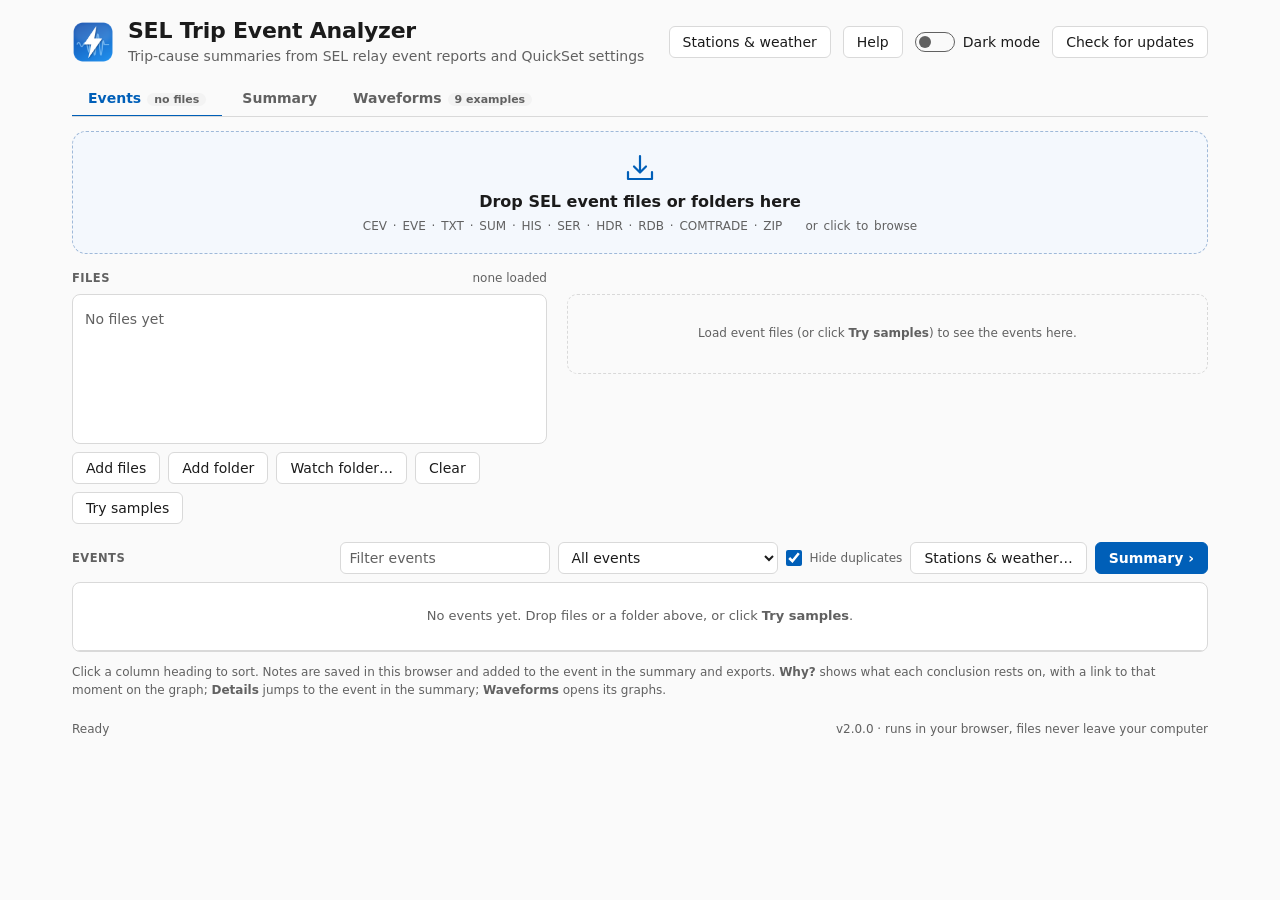
==== index.html @ 196896bc "Publish browser version from 812a3cd" ====
<!doctype html>
<html lang="en">
<head>
<meta charset="utf-8">
<meta name="viewport" content="width=device-width, initial-scale=1">
<title>SEL Trip Analyzer</title>
<meta name="description" content="Drop SEL relay event files and get an editable summary of what tripped and why. Runs entirely in your browser.">
<link rel="icon" type="image/png" href="[data-uri]">
<style>
:root {
  --bg: #fafafa; --surface: #ffffff; --surface-2: #f3f3f3; --text: #1b1b1b; --muted: #616161;
  --border: #d9d9d9; --accent: #005fb8; --accent-hover: #0a6cc7; --on-accent: #ffffff;
  --drop: #f4f8fd; --drop-hover: #e3eefb; --drop-line: #9fb9d9; --sel: #cce4f7;
  --trip: #c42b1c; --ok: #0f7b0f; --warn: #9a5800; --rule: #c9c9c9; --shadow: 0 8px 28px rgba(0,0,0,.14);
  color-scheme: light;
}
@media (prefers-color-scheme: dark) {
  :root:not([data-theme="light"]) {
    --bg: #1c1c1c; --surface: #252525; --surface-2: #2c2c2c; --text: #e9e9e9; --muted: #9e9e9e;
    --border: #3a3a3a; --accent: #4cc2ff; --accent-hover: #6dccff; --on-accent: #000000;
    --drop: #20262d; --drop-hover: #22344a; --drop-line: #4d6a8b; --sel: #264f78;
    --trip: #ff8f85; --ok: #6ccb5f; --warn: #ffb74d; --rule: #474747; --shadow: 0 8px 28px rgba(0,0,0,.5);
    color-scheme: dark;
  }
}
:root[data-theme="dark"] {
  --bg: #1c1c1c; --surface: #252525; --surface-2: #2c2c2c; --text: #e9e9e9; --muted: #9e9e9e;
  --border: #3a3a3a; --accent: #4cc2ff; --accent-hover: #6dccff; --on-accent: #000000;
  --drop: #20262d; --drop-hover: #22344a; --drop-line: #4d6a8b; --sel: #264f78;
  --trip: #ff8f85; --ok: #6ccb5f; --warn: #ffb74d; --rule: #474747; --shadow: 0 8px 28px rgba(0,0,0,.5);
  color-scheme: dark;
}
* { box-sizing: border-box; }
.no-anim, .no-anim * { transition: none !important; }
html, body { margin: 0; }
body {
  background: var(--bg); color: var(--text);
  font: 14px/1.45 "Segoe UI Variable Text", "Segoe UI", Inter, system-ui, -apple-system, "Helvetica Neue", Arial, sans-serif;
  -webkit-font-smoothing: antialiased;
}
::selection { background: var(--sel); }
.wrap { max-width: 1180px; margin: 0 auto; padding: 18px 22px 12px; }
.mono { font-family: "Cascadia Mono", "Cascadia Code", Consolas, ui-monospace, "SF Mono", Menlo, monospace; }

/* header */
header { display: flex; align-items: center; gap: 14px; flex-wrap: wrap; margin-bottom: 14px; }
header img { width: 42px; height: 42px; flex: none; }
.titles { flex: 1 1 260px; min-width: 0; }
h1 { font: 600 22px/1.2 "Segoe UI Variable Display", "Segoe UI", Inter, system-ui, sans-serif; margin: 0; letter-spacing: -.01em; }
.sub { color: var(--muted); margin-top: 2px; }
.head-actions { display: flex; align-items: center; gap: 12px; flex-wrap: wrap; }

/* controls */
button, .btn {
  font: inherit; color: var(--text); background: var(--surface); border: 1px solid var(--border);
  border-radius: 6px; padding: 5px 13px; min-height: 32px; cursor: pointer; white-space: nowrap;
  transition: background .12s, border-color .12s;
}
button:hover { background: var(--surface-2); }
button:active { transform: translateY(.5px); }
button:focus-visible, .drop:focus-visible, [contenteditable]:focus-visible, textarea:focus-visible, input:focus-visible {
  outline: 2px solid var(--accent); outline-offset: 2px;
}
button.accent { background: var(--accent); border-color: var(--accent); color: var(--on-accent); font-weight: 600; }
button.accent:hover { background: var(--accent-hover); border-color: var(--accent-hover); }
button:disabled { opacity: .55; cursor: default; }
.switch { display: inline-flex; align-items: center; gap: 8px; cursor: pointer; user-select: none; }
.switch input { appearance: none; -webkit-appearance: none; width: 40px; height: 20px; border-radius: 10px; margin: 0;
  border: 1px solid var(--muted); background: transparent; position: relative; cursor: pointer; transition: background .15s; }
.switch input::after { content: ""; position: absolute; top: 3px; left: 3px; width: 12px; height: 12px; border-radius: 50%;
  background: var(--muted); transition: transform .15s, background .15s; }
.switch input:checked { background: var(--accent); border-color: var(--accent); }
.switch input:checked::after { transform: translateX(20px); background: var(--on-accent); }
label.check { display: inline-flex; align-items: center; gap: 7px; cursor: pointer; user-select: none; }
label.check input { width: 16px; height: 16px; accent-color: var(--accent); margin: 0; }
.field { display: inline-flex; align-items: center; gap: 6px; }
select, input[type="search"] {
  font: inherit; color: var(--text); background: var(--surface); border: 1px solid var(--border);
  border-radius: 6px; min-height: 32px; padding: 4px 8px;
}
select { padding-right: 4px; cursor: pointer; max-width: 190px; }
input[type="search"] { width: 210px; }
input[type="search"]::placeholder { color: var(--muted); }

/* drop zone */
.drop {
  border: 1.6px dashed var(--drop-line); background: var(--drop); border-radius: 14px; padding: 20px 16px 18px;
  text-align: center; cursor: pointer; transition: background .12s, border-color .12s; user-select: none;
}
.drop:hover, .drop.over { background: var(--drop-hover); border-color: var(--accent); }
.drop svg { width: 34px; height: 34px; color: var(--accent); display: block; margin: 0 auto 6px; }
.drop .big { font: 600 16px/1.3 "Segoe UI Variable Display", "Segoe UI", Inter, system-ui, sans-serif; }
.drop .formats { color: var(--muted); font-size: 12px; margin-top: 5px; word-spacing: 2px; }

/* sections */
.cap { font-size: 11.5px; font-weight: 700; letter-spacing: .04em; text-transform: uppercase; color: var(--muted); }
.hint { font-size: 12px; color: var(--muted); }
.bar { display: flex; align-items: baseline; justify-content: space-between; gap: 10px; margin-bottom: 6px; }
.grid { display: grid; grid-template-columns: 1fr 1fr; gap: 20px; margin-top: 16px; }
.box { background: var(--surface); border: 1px solid var(--border); border-radius: 8px; }
.files { height: 150px; overflow: auto; padding: 4px 0; margin: 0; list-style: none; }
.files li { display: flex; align-items: center; gap: 8px; padding: 3px 6px 3px 12px; }
.files li:hover { background: var(--surface-2); }
.files .fname { flex: 1; min-width: 0; overflow: hidden; text-overflow: ellipsis; white-space: nowrap; }
.files .fsize { color: var(--muted); font-size: 12px; }
.files .x { border: 0; background: transparent; min-height: 24px; padding: 0 7px; color: var(--muted); font-size: 16px; line-height: 1; }
.files .x:hover { color: var(--trip); background: transparent; }
.files .empty { color: var(--muted); padding: 10px 12px; }
.row { display: flex; gap: 8px; flex-wrap: wrap; margin-top: 8px; }
textarea {
  width: 100%; resize: vertical; font: inherit; color: var(--text); background: var(--surface);
  border: 1px solid var(--border); border-radius: 8px; padding: 8px 11px;
}
textarea::placeholder { color: var(--muted); }
#comments { height: 150px; }
.actions { display: flex; align-items: center; gap: 16px; flex-wrap: wrap; margin: 16px 0 10px; }
.actions .grow { flex: 1; }

/* summary */
.summary-head { display: flex; align-items: center; gap: 8px; margin-bottom: 6px; flex-wrap: wrap; }
.summary-head .grow { flex: 1; }
#out {
  min-height: 52vh; padding: 16px 20px; white-space: pre-wrap; overflow-wrap: anywhere; font-size: 13px; line-height: 1.5;
  tab-size: 4; outline: none;
}
#out:empty::before { content: attr(data-placeholder); color: var(--muted); white-space: pre-wrap;
  font-family: "Segoe UI Variable Text", "Segoe UI", Inter, system-ui, sans-serif; font-size: 14px; }
#out .h1 { font-weight: 700; font-size: 15px; }
#out .h2 { font-weight: 700; color: var(--accent); }
#out .rule { color: var(--rule); }
#out .lbl { color: var(--muted); }
#out .b { font-weight: 700; }
#out .trip { font-weight: 700; color: var(--trip); }
#out .ok { font-weight: 700; color: var(--ok); }
#out .warn { color: var(--warn); }
#out .warnb { color: var(--warn); font-weight: 700; }

.menu-wrap { position: relative; }
.menu { position: absolute; right: 0; top: calc(100% + 4px); z-index: 20; min-width: 230px; padding: 4px;
  background: var(--surface); border: 1px solid var(--border); border-radius: 8px; box-shadow: var(--shadow); display: none; }
.menu.open { display: block; }
.menu button { display: block; width: 100%; text-align: left; border: 0; background: transparent; border-radius: 5px; }
.menu button:hover { background: var(--surface-2); }
.menu small { color: var(--muted); display: block; font-size: 11.5px; }

/* feedback + status */
.feedback { display: grid; grid-template-columns: 1fr auto; gap: 12px; margin-top: 16px; align-items: stretch; }
.feedback .side { display: flex; flex-direction: column; justify-content: space-between; gap: 8px; }
#feedback { height: 70px; }
footer { display: flex; justify-content: space-between; gap: 12px; flex-wrap: wrap; padding: 10px 0 6px; }
#status { min-height: 1.4em; }

.banner { display: none; align-items: center; gap: 12px; flex-wrap: wrap; margin-bottom: 12px; padding: 9px 14px;
  border-radius: 8px; border: 1px solid var(--accent); background: var(--drop-hover); }
.banner.show { display: flex; }
.banner .grow { flex: 1; }

/* help dialog */
dialog { max-width: min(760px, calc(100vw - 32px)); width: 100%; border: 1px solid var(--border); border-radius: 12px;
  background: var(--surface); color: var(--text); padding: 0; box-shadow: var(--shadow); }
dialog::backdrop { background: rgba(0,0,0,.45); }
.dlg-head { display: flex; align-items: center; justify-content: space-between; padding: 14px 20px; border-bottom: 1px solid var(--border); }
.dlg-head h2 { margin: 0; font-size: 17px; }
.dlg-body { padding: 6px 22px 18px; max-height: 70vh; overflow: auto; }
.dlg-body h3 { font-size: 12px; text-transform: uppercase; letter-spacing: .05em; color: var(--accent); margin: 18px 0 6px; }
.dlg-body table { border-collapse: collapse; width: 100%; font-size: 13px; }
.dlg-body td { padding: 3px 10px 3px 0; vertical-align: top; border-bottom: 1px solid var(--border); }
.dlg-body td:first-child { white-space: nowrap; font-weight: 600; }
.dlg-body p, .dlg-body li { font-size: 13.5px; }
.dlg-body kbd { font-family: inherit; font-size: 12px; border: 1px solid var(--border); border-bottom-width: 2px; border-radius: 4px; padding: 0 5px; background: var(--surface-2); }

/* page tabs */
.tabs { display: flex; gap: 4px; border-bottom: 1px solid var(--border); margin: 0 0 14px; overflow-x: auto; scrollbar-width: none; }
.tabs button { border: 0; border-bottom: 2.5px solid transparent; border-radius: 6px 6px 0 0; background: transparent; padding: 7px 16px;
  font-weight: 600; color: var(--muted); margin-bottom: -1px; }
.tabs button:hover { background: var(--surface-2); color: var(--text); }
.tabs button[aria-selected="true"] { color: var(--accent); border-bottom-color: var(--accent); }
.tabs .badge { font-size: 11px; font-weight: 600; background: var(--surface-2); color: var(--muted); border-radius: 9px; padding: 0 7px; margin-left: 6px; }

/* event notes list (summary page) */
details.notes-panel { margin-top: 14px; }
details.notes-panel > summary { cursor: pointer; list-style: none; display: flex; align-items: baseline; gap: 10px; padding: 4px 0; }
details.notes-panel > summary::-webkit-details-marker { display: none; }
details.notes-panel > summary::before { content: "▸"; color: var(--muted); width: 10px; }
details.notes-panel[open] > summary::before { content: "▾"; }
.evlist { list-style: none; margin: 6px 0 0; padding: 4px 0; max-height: 360px; overflow: auto; }
.evlist li { display: grid; grid-template-columns: 34px minmax(180px, 1.2fr) minmax(160px, 2fr) auto; gap: 10px; align-items: center; padding: 4px 10px; }
.evlist li:nth-child(even) { background: var(--surface-2); }
.evlist .n { color: var(--muted); font-variant-numeric: tabular-nums; }
.evlist .what { min-width: 0; overflow: hidden; text-overflow: ellipsis; white-space: nowrap; }
.evlist .what small { color: var(--muted); display: block; overflow: hidden; text-overflow: ellipsis; }
.evlist input { width: 100%; }
input[type="text"], .evlist input, #wPins input {
  font: inherit; color: var(--text); background: var(--surface); border: 1px solid var(--border); border-radius: 6px; min-height: 30px; padding: 3px 8px; }

/* waveform page */
.wv-top { display: flex; align-items: center; gap: 8px; flex-wrap: wrap; margin-bottom: 12px; }
.wv-top select#wRec { max-width: min(520px, 100%); min-width: 0; flex: 1 1 280px; }
.wv-top .grow { flex: 1; }
.seg { display: inline-flex; border: 1px solid var(--border); border-radius: 7px; overflow: hidden; }
.seg button { border: 0; border-radius: 0; min-height: 30px; }
.seg button[aria-pressed="true"] { background: var(--accent); color: var(--on-accent); font-weight: 600; }
.card { background: var(--surface); border: 1px solid var(--border); border-radius: 10px; padding: 12px 14px; }
.card h3 { margin: 2px 0 6px; font-size: 15px; }
.card p { margin: 4px 0; }
.card ul { margin: 4px 0; padding-left: 20px; }
.ref-card { border-color: var(--drop-line); background: var(--drop); margin-bottom: 12px; }
.wv-head { display: flex; align-items: baseline; gap: 12px; flex-wrap: wrap; margin: 2px 0 8px; }
.wv-head h2 { margin: 0; font-size: 18px; }
.verdict { display: grid; grid-template-columns: auto 1fr; gap: 16px; align-items: start; margin-bottom: 12px; }
.verdict .code { font: 700 26px/1 "Segoe UI Variable Display", "Segoe UI", Inter, system-ui, sans-serif; min-width: 76px; text-align: center;
  padding: 12px 10px; border-radius: 8px; background: var(--surface-2); }
.verdict .code.trip { color: var(--trip); } .verdict .code.ok { color: var(--ok); } .verdict .code.warn { color: var(--warn); }
.verdict .name { font-weight: 700; font-size: 15px; }
.verdict .means { color: var(--muted); margin-bottom: 4px; }
.verdict ul { margin: 4px 0 0; padding-left: 18px; }
.verdict li.good, .good { color: var(--ok); }
.verdict li.warnli, #wFlags li { color: var(--warn); }
#wFlags { margin-top: 6px; }
.wv-main { display: grid; grid-template-columns: minmax(0, 1fr) 320px; gap: 12px; align-items: start; }
.wv-side { display: flex; flex-direction: column; gap: 12px; min-width: 0; }
.wv-side .card { overflow-x: auto; }
.toolrow { display: flex; align-items: center; gap: 6px; flex-wrap: wrap; margin-bottom: 8px; }
.toolrow .grow { flex: 1; }
.toolrow button { min-height: 28px; padding: 2px 10px; }
.toolrow select { min-height: 28px; padding: 2px 6px; }
.chip { display: inline-flex; align-items: center; gap: 6px; border-radius: 14px; min-height: 26px; padding: 1px 10px; font-size: 12.5px; }
.chip[aria-pressed="false"] { opacity: .45; text-decoration: line-through; }
.chip .sw { width: 14px; height: 4px; border-radius: 2px; background: var(--text); display: inline-block; }
.chip .sw.dash { background: repeating-linear-gradient(90deg, var(--text) 0 4px, transparent 4px 6px); }
button[aria-pressed="true"].tog { background: var(--accent); color: var(--on-accent); border-color: var(--accent); }
.chartwrap { position: relative; user-select: none; }
.chartwrap canvas { display: block; }
#wOverlay { position: absolute; left: 0; top: 0; cursor: crosshair; touch-action: pan-y; }
#wOverlay:focus-visible { outline: 2px solid var(--accent); outline-offset: 2px; }
.tip { position: absolute; z-index: 5; pointer-events: none; background: var(--surface); border: 1px solid var(--border); border-radius: 6px;
  box-shadow: var(--shadow); padding: 6px 9px; font-size: 12px; line-height: 1.45; max-width: 300px; }
.tip .muted, .muted { color: var(--muted); }
.note-ask { position: absolute; z-index: 6; width: 300px; background: var(--surface); border: 1px solid var(--accent); border-radius: 8px;
  box-shadow: var(--shadow); padding: 10px; }
.note-ask { width: 320px; }
.note-ask input[type="text"] { width: 100%; margin: 6px 0; }
.note-ask .row .grow { flex: 1; }
.note-opts { display: flex; flex-wrap: wrap; gap: 6px 10px; align-items: center; margin-bottom: 8px; }
.note-opts select { min-height: 28px; padding: 2px 4px; max-width: 150px; }
.swatches { display: inline-flex; gap: 4px; }
.swatches label { cursor: pointer; }
.swatches input { position: absolute; opacity: 0; width: 0; height: 0; }
.swatches i { display: block; width: 18px; height: 18px; border-radius: 50%; border: 2px solid transparent; }
.swatches input:checked + i { border-color: var(--text); }
.swatches input:focus-visible + i { outline: 2px solid var(--accent); outline-offset: 1px; }
.pin-amber { background: #c98a1c; } .pin-red { background: var(--trip); } .pin-blue { background: var(--accent); } .pin-green { background: var(--ok); } .pin-gray { background: var(--muted); }
.pin-n.pin-amber, .pin-n.pin-red, .pin-n.pin-blue, .pin-n.pin-green, .pin-n.pin-gray { background: transparent; }
.pin-n.pin-red { border-color: var(--trip); } .pin-n.pin-blue { border-color: var(--accent); } .pin-n.pin-green { border-color: var(--ok); } .pin-n.pin-gray { border-color: var(--muted); }
input[type="range"] { width: 100%; accent-color: var(--accent); margin: 6px 0 0; }
.wv-foot { display: flex; justify-content: space-between; gap: 10px; flex-wrap: wrap; }
.grid-t { border-collapse: collapse; width: 100%; font-size: 12.5px; }
.grid-t th { text-align: left; font-weight: 600; color: var(--muted); font-size: 11.5px; padding: 4px 8px; border-bottom: 1px solid var(--border); white-space: nowrap; }
.grid-t td { padding: 4px 8px; border-bottom: 1px solid var(--border); vertical-align: top; }
.grid-t.compact td, .grid-t.compact th { padding: 3px 6px; }
.grid-t td:first-child { white-space: nowrap; }
.tablewrap { overflow-x: auto; max-height: 420px; overflow-y: auto; }
.tablewrap thead th { position: sticky; top: 0; background: var(--surface); }
.warnb { color: var(--warn); font-weight: 700; }
.hsum { display: flex; gap: 14px; flex-wrap: wrap; margin-bottom: 6px; font-size: 12.5px; }
.hbar { display: grid; grid-template-columns: 34px 1fr 50px auto; gap: 8px; align-items: center; font-size: 12.5px; margin: 3px 0; }
.hbar .track { height: 10px; background: var(--surface-2); border-radius: 3px; overflow: hidden; }
.hbar .fill { display: block; height: 100%; background: var(--accent); border-radius: 0 4px 4px 0; }
.hbar .hv { text-align: right; font-variant-numeric: tabular-nums; }
.wv-left { min-width: 0; }
.wv-lower { display: grid; grid-template-columns: 1fr; gap: 12px; margin-top: 12px; }
.wv-lower > .card, .wv-els { min-width: 0; }
.wv-els { margin-top: 12px; }
#wPins { list-style: none; margin: 0; padding: 0; }
#wPins li { display: grid; grid-template-columns: 24px auto 1fr auto auto; gap: 8px; align-items: center; padding: 3px 0; }
#wPins li.empty { display: block; color: var(--muted); }
.pin-n { width: 20px; height: 20px; border-radius: 4px; border: 1.2px solid var(--warn); text-align: center; font-size: 12px; font-weight: 700; line-height: 18px; }
.linkish { border: 0; background: transparent; color: var(--accent); padding: 0 4px; min-height: 24px; text-decoration: underline; }
#wPins .x { border: 0; background: transparent; min-height: 24px; padding: 0 7px; color: var(--muted); font-size: 16px; }
#wEventNote { height: 64px; }
.wx-box { padding: 10px 14px; margin-top: 6px; }
.wx-relays { display: grid; grid-template-columns: auto minmax(120px, auto) minmax(200px, 1fr) auto minmax(160px, 1.2fr); gap: 6px 10px; align-items: center; }
.wx-relays input[type="checkbox"] { width: 16px; height: 16px; accent-color: var(--accent); margin: 0; }
.wx-bulk { display: flex; flex-wrap: wrap; gap: 8px; align-items: center; padding: 8px 10px; margin-bottom: 10px; border-radius: 8px; background: var(--surface-2); }
.wx-bulk input[type="text"] { flex: 1 1 220px; min-width: 0; }
.wx-relays input { width: 100%; }
.wx-relays .st { font-size: 12px; color: var(--muted); min-width: 0; overflow: hidden; text-overflow: ellipsis; white-space: nowrap; }
.wx-relays .st.ok { color: var(--ok); } .wx-relays .st.bad { color: var(--warn); }
.wx-relays select { max-width: 100%; }
.evlist .wx { color: var(--accent); }
#pageWave .adv-only { display: none; }
#pageWave.adv .adv-only { display: revert; }
#pageWave.adv .simple-only { display: none; }
.dlg-foot { display: flex; align-items: center; gap: 8px; padding: 12px 20px; border-top: 1px solid var(--border); }
.dlg-foot .grow { flex: 1; }
.exp-formats { display: flex; flex-wrap: wrap; gap: 6px; margin: 12px 0 4px; }
.exp-formats label { display: inline-flex; align-items: center; gap: 6px; border: 1px solid var(--border); border-radius: 8px; padding: 6px 12px; cursor: pointer; }
.exp-formats input { accent-color: var(--accent); margin: 0; }
.exp-formats label:has(input:checked) { border-color: var(--accent); background: var(--drop-hover); font-weight: 600; }
.exp-group { border: 0; padding: 0; margin: 14px 0 0; }
.exp-name { display: flex; width: 100%; margin-top: 10px; }
.exp-name input { flex: 1; min-width: 0; }
.exp-group legend { font-size: 12px; text-transform: uppercase; letter-spacing: .05em; color: var(--accent); font-weight: 700; padding: 0; margin-bottom: 6px; }
.exp-items { display: grid; grid-template-columns: repeat(auto-fill, minmax(220px, 1fr)); gap: 6px 16px; }
.exp-items .field { grid-column: 1 / -1; }
.exp-items .field .hint { white-space: nowrap; min-width: 120px; }
.exp-items .field select { max-width: 100%; min-width: 0; }
.exp-group .tools { margin-left: 8px; }
.exp-group .tools button { min-height: 22px; padding: 0 6px; font-size: 12px; }
/* events page */
.ev-top { display: grid; grid-template-columns: minmax(0, 1fr) minmax(0, 1.35fr); gap: 20px; margin-top: 16px; }
.glance { display: grid; grid-template-columns: repeat(3, minmax(0, 1fr)); gap: 10px; align-content: start; padding-top: 24px; }
.glance-empty { grid-column: 1 / -1; padding: 30px 10px; text-align: center; border: 1px dashed var(--border); border-radius: 10px; }
.gcard { display: flex; flex-direction: column; align-items: flex-start; gap: 0; text-align: left; white-space: normal; padding: 10px 12px; border-radius: 10px; min-height: 0; }
.gcard .gn { font: 700 24px/1.1 "Segoe UI Variable Display", "Segoe UI", Inter, system-ui, sans-serif; font-variant-numeric: tabular-nums; }
.gcard .gl { font-weight: 600; }
.gcard .gs { font-size: 12px; color: var(--muted); overflow: hidden; text-overflow: ellipsis; display: -webkit-box; -webkit-line-clamp: 2; -webkit-box-orient: vertical; }
.gcard.warn .gn { color: var(--warn); }
.ev-tools { display: flex; align-items: center; gap: 8px; flex-wrap: wrap; margin: 18px 0 8px; }
.ev-tools .grow { flex: 1; }
.ev-tools select { max-width: 220px; }
.evt-wrap { overflow: auto; max-height: 70vh; }
.evt { border-collapse: collapse; width: 100%; font-size: 13px; }
.evt thead th { position: sticky; top: 0; z-index: 1; background: var(--surface); text-align: left; font-size: 11.5px; font-weight: 600; color: var(--muted);
  padding: 8px 8px; border-bottom: 1px solid var(--border); white-space: nowrap; user-select: none; }
.evt th.sortable { cursor: pointer; }
.evt th.sortable:hover { color: var(--text); }
.evt th.asc::after { content: " ▲"; font-size: 9px; } .evt th.desc::after { content: " ▼"; font-size: 9px; }
.evt td { padding: 7px 8px; border-bottom: 1px solid var(--border); vertical-align: top; }
.evt tbody tr:hover { background: var(--surface-2); }
.evt td.n { color: var(--muted); font-variant-numeric: tabular-nums; }
.evt td.when { white-space: nowrap; font-variant-numeric: tabular-nums; }
.evt td.type, .evt td.relay b { white-space: nowrap; font-weight: 600; }
.evt td.cause { min-width: 220px; }
.evt td.cause b.trip { color: var(--trip); } .evt td.cause b.ok { color: var(--ok); } .evt td.cause b.warn { color: var(--warn); }
.evt td.wx { font-size: 12px; color: var(--muted); max-width: 190px; }
.evt td.wx.storm { color: var(--warn); font-weight: 600; }
.evt td.note { min-width: 170px; }
.evt td.note input { width: 100%; }
.evt td.act { white-space: nowrap; }
.evt td.act button { min-height: 28px; padding: 2px 9px; margin: 0 4px 4px 0; }
.evt .evt-empty { color: var(--muted); padding: 24px; text-align: center; }
.watchbar[hidden] { display: none; }
.watchbar { display: flex; align-items: center; gap: 8px; margin-top: 8px; font-size: 12.5px; color: var(--muted); flex-wrap: wrap; }
.watchbar .dot { width: 8px; height: 8px; border-radius: 50%; background: var(--ok); flex: none; }
.watchbar.paused .dot { background: var(--warn); }
.watchbar b { color: var(--text); }
.watchbar button { min-height: 24px; padding: 0 9px; font-size: 12px; }
.evt tr.why > td { background: var(--surface-2); padding: 10px 14px 12px 40px; }
.evt tr.why:hover { background: transparent; }
.why-h { font-weight: 600; margin-bottom: 6px; }
.why-h .hint { font-weight: 400; margin-left: 6px; }
.why ul { margin: 0 0 6px; padding-left: 18px; }
.why li { margin: 3px 0; line-height: 1.45; }
.why li.chk { color: var(--warn); }
.why li button { min-height: 24px; padding: 0 8px; margin-left: 8px; font-size: 12px; }
.evt td.act button[aria-expanded="true"] { border-color: var(--accent); color: var(--accent); }
.chip2.ok { color: var(--ok); border-color: var(--ok); } .chip2.trip { color: var(--trip); border-color: var(--trip); }
#rvDlg .dlg-body { padding-top: 12px; }
.rv-grid { display: grid; grid-template-columns: 170px 1fr; gap: 9px 14px; align-items: center; }
.rv-grid label { font-weight: 600; font-size: 13px; }
#rvDlg .rv-grid select, #rvDlg .rv-grid input, #rvDlg .rv-grid textarea { width: 100%; max-width: none; box-sizing: border-box; }
.rv-grid textarea { min-height: 54px; }
.rv-sug { border: 1px solid var(--border); border-left: 3px solid var(--accent); border-radius: 8px; padding: 9px 12px; margin: 0 0 14px; font-size: 13px; background: var(--surface-2); }
.rv-sug button { margin-top: 6px; min-height: 26px; padding: 0 10px; }
.rv-dates { margin: 12px 0 0; }
.rv-foot { display: flex; gap: 8px; justify-content: flex-end; padding: 12px 22px 16px; border-top: 1px solid var(--border); }
.rv-foot .grow { flex: 1; }
@media (max-width: 560px) { .rv-grid { grid-template-columns: 1fr; gap: 4px; } .rv-grid label { margin-top: 6px; } }
.chips { display: flex; flex-wrap: wrap; gap: 4px; margin-top: 4px; }
.chip2 { font-size: 11px; border: 1px solid var(--border); border-radius: 10px; padding: 0 7px; color: var(--muted); background: var(--surface-2); }
.chip2.warn { color: var(--warn); border-color: var(--warn); }
.badge-w { display: inline-block; min-width: 22px; text-align: center; border-radius: 11px; padding: 1px 6px; font-weight: 700; font-size: 12px;
  color: var(--warn); border: 1px solid var(--warn); }
.okmark { color: var(--ok); font-weight: 700; }
.sum-comments { margin-bottom: 4px; }
.sum-comments #comments { height: 70px; }
dialog.wide { max-width: min(980px, calc(100vw - 32px)); }
#stDlg .dlg-head h2 .hint { font-weight: 400; margin-left: 8px; }
#print-root { display: none; }
@media (max-width: 760px) {
  .wrap { padding: 14px 16px 10px; }
  .grid, .feedback { grid-template-columns: 1fr; }
  .feedback .side { flex-direction: row; align-items: center; }
  #out { padding: 12px; font-size: 12px; }
  .wv-main, .wv-lower { grid-template-columns: minmax(0, 1fr); }
  .evlist li { grid-template-columns: 28px 1fr; }
  .evlist li > input, .evlist li > button { grid-column: 2; }
  .ev-top { grid-template-columns: 1fr; }
  .glance { grid-template-columns: repeat(2, minmax(0, 1fr)); padding-top: 0; }
  .wx-relays { grid-template-columns: auto 1fr auto; }
  .wx-relays > b { grid-column: 2 / -1; }
  .wx-relays .st { grid-column: 2 / -1; }
  .tabs button { padding: 7px 10px; }
  .tabs .badge { display: none; }
  .wx-bulk input { width: 100%; }
  .verdict { grid-template-columns: 1fr; }
}
@media (max-width: 1000px) and (min-width: 761px) {
  .wv-main { grid-template-columns: 1fr; }
  .wv-side { display: grid; grid-template-columns: 1fr 1fr; }
}
@media print {
  body { background: #fff; color: #000; }
  .wrap, dialog { display: none !important; }
  #print-root { display: block; }
  @page { margin: 0.7in 0.8in; }
}
</style>
</head>
<body>
<div class="wrap">
  <header>
    <img src="[data-uri]" alt="">
    <div class="titles">
      <h1>SEL Trip Event Analyzer</h1>
      <div class="sub">Trip-cause summaries from SEL relay event reports and QuickSet settings</div>
    </div>
    <div class="head-actions">
      <button id="stationsBtn" title="Where each relay is, and the weather at each event">Stations &amp; weather</button>
      <button id="helpBtn" title="Help (F1)">Help</button>
      <label class="switch" title="Dark mode (Ctrl+D)"><input type="checkbox" id="dark"> Dark mode</label>
      <button id="updBtn">Check for updates</button>
    </div>
  </header>

  <div class="banner" id="banner" role="status">
    <div class="grow" id="bannerText"></div>
    <button class="accent" id="bannerGet">Download</button>
    <button id="bannerClose" aria-label="Dismiss">Later</button>
  </div>

  <nav class="tabs" role="tablist" aria-label="Pages">
    <button role="tab" id="tabEvents" aria-selected="true" aria-controls="pageEvents" title="Load files and see every event (Alt+1)">Events<span class="badge" id="evBadge">no files</span></button>
    <button role="tab" id="tabSummary" aria-selected="false" aria-controls="pageSummary" title="The written trip summary to copy or export (Alt+2)">Summary</button>
    <button role="tab" id="tabWave" aria-selected="false" aria-controls="pageWave" title="Graphs, phasors, harmonics and relay elements (Alt+3 or Ctrl+G)">Waveforms<span class="badge" id="waveBadge">9 examples</span></button>
  </nav>

  <div id="pageEvents" role="tabpanel" aria-labelledby="tabEvents">
  <div class="drop" id="drop" role="button" tabindex="0" aria-label="Add SEL event files: drop them here or press Enter to browse">
    <svg viewBox="0 0 34 34" fill="none" stroke="currentColor" stroke-width="2.2" stroke-linecap="round" stroke-linejoin="round" aria-hidden="true">
      <path d="M17 4v16M11 14.5 17 20.5 23 14.5"/><path d="M5 20v7h24v-7"/>
    </svg>
    <div class="big">Drop SEL event files or folders here</div>
    <div class="formats">CEV · EVE · TXT · SUM · HIS · SER · HDR · RDB · COMTRADE · ZIP &nbsp;&nbsp; or click to browse</div>
  </div>
  <input type="file" id="pickFiles" multiple hidden>
  <input type="file" id="pickFolder" webkitdirectory directory multiple hidden>

  <div class="ev-top">
    <section class="ev-files">
      <div class="bar"><span class="cap">Files</span><span class="hint" id="count">none loaded</span></div>
      <ul class="files box" id="files" aria-label="Loaded files"></ul>
      <div class="row">
        <button id="addFiles" title="Ctrl+O">Add files</button>
        <button id="addFolder">Add folder</button>
        <button id="watchBtn" hidden title="Keep checking a folder and add new event files as they arrive (Chrome and Edge)">Watch folder…</button>
        <button id="clear">Clear</button>
        <button id="samples">Try samples</button>
      </div>
      <div class="watchbar" id="watchBar" hidden><span class="dot" aria-hidden="true"></span><span id="watchText"></span><button id="watchStop">Stop</button></div>
    </section>
    <section class="glance" id="glance" aria-label="At a glance">
      <div class="glance-empty hint">Load event files (or click <b>Try samples</b>) to see the events here.</div>
    </section>
  </div>

  <div class="ev-tools">
    <span class="cap">Events</span><span class="hint" id="evCount"></span>
    <span class="grow"></span>
    <input type="search" id="evSearch" placeholder="Filter events" aria-label="Filter events">
    <select id="evShow" aria-label="Which events">
      <option value="all">All events</option><option value="trips">Trips only</option><option value="review">Needs review</option>
      <option value="wave">With waveforms</option><option value="notes">With notes</option><option value="weather">Weather could explain it</option><option value="related">Two-ended or incident</option><option value="unreviewed">Trips not reviewed (PRC-004)</option><option value="misop">Misoperations</option>
    </select>
    <label class="check hint"><input type="checkbox" id="evDups" checked> Hide duplicates</label>
    <button id="stationsBtn2" title="Where each relay is, and the weather at each event">Stations &amp; weather…</button>
    <button class="accent" id="toSummary" title="The written summary (Alt+2)">Summary ›</button>
  </div>
  <div class="box evt-wrap"><table class="evt" id="evTable" aria-label="Events"></table></div>
  <p class="hint">Click a column heading to sort. Notes are saved in this browser and added to the event in the summary and exports.
    <b>Why?</b> shows what each conclusion rests on, with a link to that moment on the graph; <b>Details</b> jumps to the event in the summary; <b>Waveforms</b> opens its graphs.</p>
  </div><!-- /pageEvents -->

  <div id="pageSummary" role="tabpanel" aria-labelledby="tabSummary" hidden>
  <section class="sum-comments">
      <div class="bar"><label class="cap" for="comments">Comments &amp; suggestions</label><span class="hint">added to the top of the summary</span></div>
      <textarea id="comments" placeholder="Notes to include at the top of the summary, e.g.&#10;Crew found a cracked insulator at pole 47. Recommend checking Z1 reach."></textarea>
  </section>
  <div class="actions" aria-label="View options">
    <label class="field"><span class="hint">Show</span><select id="vShow"></select></label>
    <label class="field"><span class="hint">Relay</span><select id="vRelay"></select></label>
    <label class="field"><span class="hint">Sort</span><select id="vSort"></select></label>
    <label class="field"><span class="hint">Detail</span><select id="vDetail"></select></label>
    <label class="check"><input type="checkbox" id="vDups"> Hide duplicates</label>
    <span class="grow"></span>
    <button class="accent" id="generate" title="F5 or Ctrl+Enter">Generate summary</button>
  </div>

  <div class="summary-head">
    <span class="cap">Trip summary</span><span class="hint">editable</span>
    <span class="grow"></span>
    <input type="search" id="vSearch" placeholder="Search events (Ctrl+F)" aria-label="Search events">
    <button id="copy" title="Ctrl+Shift+C">Copy all</button>
    <div class="menu-wrap">
      <button id="exportBtn" aria-haspopup="true" aria-expanded="false">Export ▾</button>
      <div class="menu" id="exportMenu" role="menu">
        <button role="menuitem" data-exp="docx">Word document (.docx)…<small>Choose sections, pictures, paper · Ctrl+S</small></button>
        <button role="menuitem" data-exp="pdf">PDF / Print…<small>Choose "Save as PDF" in the print window · Ctrl+P</small></button>
        <button role="menuitem" data-exp="csv">Spreadsheet for Excel (.csv)…<small>One row per event; choose the columns</small></button>
        <button role="menuitem" data-exp="txt">Plain text (.txt)…</button>
        <button role="menuitem" data-exp="review">Operation review log (.csv)<small>Every trip: decision, NERC category and cause, due dates</small></button>
      </div>
    </div>
  </div>
  <div id="out" class="box mono" spellcheck="false" aria-label="Trip summary, editable"
       data-placeholder="Load event files on the Events page (or drop them anywhere on this window) and the trip summary will appear here.&#10;New here? Click &quot;Try samples&quot; on the Events page to load example files.&#10;&#10;Everything in this box is editable before you copy or export it."></div>

  <div class="feedback">
    <div>
      <div class="bar"><label class="cap" for="feedback">Feedback on this output</label><span class="hint">what was wrong, missing, or should be added?</span></div>
      <textarea id="feedback" placeholder="e.g. Event 3 was a DTT from the remote end, not a local fault. Would be nice to show the breaker number in the quick summary."></textarea>
    </div>
    <div class="side">
      <label class="check"><input type="checkbox" id="attach"> Attach summary</label>
      <button id="send">Send feedback</button>
    </div>
  </div>
  </div><!-- /pageSummary -->

  <div id="pageWave" role="tabpanel" aria-labelledby="tabWave" hidden>
    <div class="wv-top">
      <button id="wPrev" title="Previous record (Page Up)" aria-label="Previous record">◀</button>
      <select id="wRec" aria-label="Record"></select>
      <button id="wNext" title="Next record (Page Down)" aria-label="Next record">▶</button>
      <button id="wOpen" title="Add .CEV or COMTRADE (.CFG + .DAT) files">Open records…</button>
      <span class="hint" id="wCount"></span>
      <span class="grow"></span>
      <div class="seg" role="group" aria-label="Detail level">
        <button id="wSimple" aria-pressed="true" title="Plain-English view">Simple</button>
        <button id="wAdv" aria-pressed="false" title="Angles, secondary amps, all harmonics and elements">Advanced</button>
      </div>
      <div class="menu-wrap" id="wExportWrap">
        <button id="wExportBtn" aria-haspopup="true" aria-expanded="false">Export ▾</button>
        <div class="menu" id="wExportMenu" role="menu">
          <button role="menuitem" data-wexp="docx">Word report (.docx)…<small>Graph with your notes, phasors, harmonics, settings check</small></button>
          <button role="menuitem" data-wexp="png">Picture of the graph (.png)…<small>What's on screen now, with your notes</small></button>
          <button role="menuitem" data-wexp="csv">Samples for Excel (.csv)…<small>Every sample of every channel, primary units</small></button>
        </div>
      </div>
    </div>

    <div class="card ref-card" id="wRefCard" hidden></div>

    <div class="wv-head"><h2 id="wTitle"></h2><span class="hint" id="wMeta"></span></div>

    <div class="card verdict" aria-live="polite">
      <div class="code" id="wCode" title="Fault type found from the waveforms"></div>
      <div>
        <div class="name" id="wName"></div>
        <div class="means" id="wMeans"></div>
        <ul id="wEvidence"></ul>
        <ul id="wFlags"></ul>
      </div>
    </div>

    <div class="wv-main">
      <div class="wv-left">
      <div class="card">
        <div class="toolrow" id="wChips" aria-label="Channels"></div>
        <div class="toolrow">
          <label class="field"><span class="hint">Show</span>
            <select id="wMode" title="Instantaneous samples, the 60/50 Hz part only, or a one-cycle RMS trend">
              <option value="raw">Waveforms (samples)</option><option value="fund">Fundamental only (filtered)</option><option value="rms">RMS trend</option>
            </select></label>
          <label class="field adv-only"><span class="hint">Time</span><select id="wXUnit"><option value="cyc">cycles</option><option value="ms">ms</option></select></label>
          <span class="grow"></span>
          <button id="wFault" title="Zoom to the fault (F)">Fault</button>
          <button id="wZoomOut" title="Zoom out (-)" aria-label="Zoom out">−</button>
          <button id="wZoomIn" title="Zoom in (+)" aria-label="Zoom in">+</button>
          <button id="wFit" title="Whole record (0)">All</button>
          <button id="wNoteMode" class="tog" aria-pressed="false" title="Click a graph to pin a note, or drag to mark a span of time (N)">✎ Add note</button>
        </div>
        <div class="chartwrap">
          <canvas id="wCanvas" aria-hidden="true"></canvas>
          <canvas id="wOverlay" tabindex="0" aria-label="Waveform graph. Left and right arrows move the cursor; Shift moves a cycle. Plus and minus zoom."></canvas>
          <div class="tip" id="wTip" hidden></div>
          <div class="note-ask" id="wNoteAsk" hidden role="dialog" aria-label="Note on the graph">
            <div class="cap" id="wNoteAt">Note</div>
            <input type="text" id="wNoteText" placeholder="e.g. Recloser trips here; arc extinguishes" maxlength="200">
            <div class="note-opts">
              <span class="swatches" role="radiogroup" aria-label="Colour">
                <label title="Amber"><input type="radio" name="wNoteColor" value="amber"><i class="pin-amber"></i></label>
                <label title="Red"><input type="radio" name="wNoteColor" value="red"><i class="pin-red"></i></label>
                <label title="Blue"><input type="radio" name="wNoteColor" value="blue"><i class="pin-blue"></i></label>
                <label title="Green"><input type="radio" name="wNoteColor" value="green"><i class="pin-green"></i></label>
                <label title="Gray"><input type="radio" name="wNoteColor" value="gray"><i class="pin-gray"></i></label>
              </span>
              <label class="field"><span class="hint">On</span><select id="wNotePanel" aria-label="Which graph"></select></label>
              <label class="field"><span class="hint">Line</span><select id="wNoteLine" aria-label="Line">
                <option value="all">Across all graphs</option><option value="panel">This graph only</option><option value="none">No line</option></select></label>
            </div>
            <div class="row" style="margin:0"><button class="accent" id="wNoteSave">Pin note</button><button id="wNoteCancel">Cancel</button><span class="grow"></span><button id="wNoteDelete" hidden>Delete</button></div>
          </div>
        </div>
        <input type="range" id="wScroll" min="0" max="1000" value="0" aria-label="Scroll through the record">
        <div class="wv-foot">
          <span class="hint" id="wSpan"></span>
          <span class="hint">Click: set cursor · drag: zoom to area · Shift+drag: pan · Ctrl+wheel: zoom · double-click: back to the fault</span>
        </div>
      </div>
      <div class="wv-lower">
      <div class="card">
        <div class="bar"><span class="cap">Overcurrent elements vs. the relay's settings</span>
          <select id="wSettings" aria-label="Settings to use"></select></div>
        <div id="wOC"></div>
      </div>
      <div class="card">
        <div class="bar"><span class="cap">Notes on the graph</span><span class="hint" id="wPinCount"></span></div>
        <ul id="wPins"></ul>
        <div class="bar" style="margin-top:10px"><label class="cap" for="wEventNote">Event notes</label><span class="hint" id="wEventNoteHint"></span></div>
        <textarea id="wEventNote" placeholder="e.g. Crew found a burned crossarm at pole 112. Recloser held on the 2nd shot."></textarea>
      </div>
    </div>

      </div>

      <aside class="wv-side">
        <div class="card">
          <div class="bar"><span class="cap">Cursor</span><span class="hint" id="wCursorAt"></span></div>
          <div class="row" style="margin:0"><button id="wToPre" title="Put the cursor in the cycle before the fault">Before fault</button><button id="wToFault" title="Put the cursor where the fault current peaked">At fault peak</button></div>
        </div>
        <div class="card">
          <div class="bar"><span class="cap">Phasors</span>
            <span><label class="check hint"><input type="checkbox" id="wShowI" checked> I</label> <label class="check hint"><input type="checkbox" id="wShowV" checked> V (dashed)</label></span></div>
          <canvas id="wPhasor" role="img" aria-label="Phasor diagram at the cursor"></canvas>
          <p class="hint" id="wPhRef"></p>
          <div id="wPhTable"></div>
        </div>
        <div class="card">
          <div class="bar"><span class="cap">Sequence components</span></div>
          <div id="wSeq"></div>
        </div>
        <div class="card">
          <div class="bar"><span class="cap">Harmonics</span>
            <span><select id="wHChan" aria-label="Harmonics channel"></select>
              <select id="wHCycles" class="adv-only" aria-label="Window"><option value="1">1 cycle</option><option value="2">2 cycles</option><option value="4">4 cycles</option></select></span></div>
          <div id="wHarm"></div>
        </div>
      </aside>
    </div>

    <div class="card wv-els">
      <div class="toolrow">
        <span class="cap">Relay elements</span><span class="hint" id="wElCount"></span>
        <span class="grow"></span>
        <input type="search" id="wElSearch" placeholder="Find element or meaning" aria-label="Find element">
        <select id="wElGroup" aria-label="Element group"></select>
        <label class="check hint"><input type="checkbox" id="wElChanged" checked> Only elements that changed</label>
        <button id="wElAll" title="Show or hide all changed elements on the graph">Graph all/none</button>
      </div>
      <div id="wEls"></div>
    </div>
  </div><!-- /pageWave -->

  <footer>
    <span class="hint" id="status" aria-live="polite">Ready</span>
    <span class="hint" id="footVer">v2.0.0 · runs in your browser, files never leave your computer</span>
  </footer>
</div>

<dialog id="help" aria-labelledby="helpTitle">
  <div class="dlg-head"><h2 id="helpTitle">How to use</h2><button id="helpClose">Close</button></div>
  <div class="dlg-body">
    <h3>Quick start</h3>
    <ol>
      <li>Drag your relay's event files (or a folder, or a .zip) onto the window. Best: the <b>.CEV</b> event report plus the relay's <b>.RDB</b> settings file.</li>
      <li>On <b>Events</b>, scan the table: what tripped, items to check, weather, notes.</li>
      <li>On <b>Summary</b>, read the report. Lines marked <b style="color:var(--warn)">CHECK</b> are things the program is unsure about. Edit the text if needed, then <b>Copy all</b> or <b>Export</b>.</li>
      <li>On <b>Waveforms</b>, look inside any CEV or COMTRADE record.</li>
    </ol>
    <table>
      <tr><td>Events (Alt+1)</td><td>Load files; at-a-glance counts (click one to filter); one row per event with tags for two-ended, incident and repeat trips; type a note; Details jumps to the summary, Waveforms opens the graphs</td></tr>
      <tr><td>Summary (Alt+2)</td><td>The written trip summary: view options, editing, copy and export</td></tr>
      <tr><td>Waveforms (Alt+3)</td><td>Graphs, phasors, harmonics, settings check, relay elements, reference library</td></tr>
      <tr><td>Stations &amp; weather</td><td>Top right: where each relay is, and the weather at each event</td></tr>
    </table>
    <p>Your files are read inside this browser tab and are never uploaded. Nothing is installed.</p>
    <h3>Which files to use</h3>
    <table>
      <tr><td>.CEV</td><td>Compressed event report: the most complete (elements, currents, usually the settings)</td></tr>
      <tr><td>.RDB</td><td>QuickSet settings database: adds the trip equation (TR) and line length (LL)</td></tr>
      <tr><td>.EVE .TXT</td><td>Text event report or a saved terminal capture</td></tr>
      <tr><td>.SUM .HDR</td><td>Event summary / COMTRADE header written by the relay</td></tr>
      <tr><td>.HIS</td><td>Event history list: one line per event, least detail</td></tr>
      <tr><td>.SER</td><td>Sequential events recorder: element on/off times</td></tr>
      <tr><td>.CFG + .DAT, .CFF</td><td>COMTRADE waveform record, from any relay or recorder (SEL, GE, ABB, Siemens, DFRs …)</td></tr>
      <tr><td>.SET, .TXT</td><td>Settings saved as text (the SHO command output, or a QuickSet text export)</td></tr>
      <tr><td>.ZIP</td><td>A zip of any of the above; it's opened and everything inside is read</td></tr>
      <tr><td>.LOG .CHI</td><td>Saved terminal logs and event history</td></tr>
    </table>
    <p>To get a CEV, download the event from the relay with AcSELerator QuickSet and choose the compressed (CEV) format, or save the output of the <code>CEV</code> command from a terminal session.</p>
    <h3>Waveforms page</h3>
    <p>Open the <b>Waveforms</b> tab (<kbd>Alt</kbd>+<kbd>3</kbd> or <kbd>Ctrl</kbd>+<kbd>G</kbd>) to look inside a <b>.CEV</b> or <b>COMTRADE</b> record (.CFG + .DAT, or .CFF),
       or step through the built-in <b>reference waveforms</b> (normal load, each fault type, high-impedance fault, inrush, CT saturation, evolving fault)
       with ◀ ▶ or <kbd>Page Up</kbd>/<kbd>Page Down</kbd>.</p>
    <table>
      <tr><td>Fault type</td><td>Found from the currents and voltages, with the evidence, and compared with what the relay reported</td></tr>
      <tr><td>Graph</td><td>Currents, voltages and relay elements on one time line. Click to set the cursor, drag to zoom, Shift+drag to pan, double-click to go back to the fault. Click a channel chip to hide it.</td></tr>
      <tr><td>Show</td><td>Waveforms (raw samples), Fundamental only (filters out DC offset and harmonics) or RMS trend</td></tr>
      <tr><td>Phasors</td><td>Size and angle of each current and voltage over the cycle ending at the cursor</td></tr>
      <tr><td>Sequence</td><td>Positive (balanced), negative (unbalance) and zero (ground) parts: a quick way to tell fault types apart</td></tr>
      <tr><td>Harmonics</td><td>2nd = inrush, 3rd = arcing/saturation, 5th = transformers; plus THD and DC offset</td></tr>
      <tr><td>Overcurrent</td><td>Each 50/51 element's pickup vs. the measured current, and the 51 curve time vs. when it actually timed out</td></tr>
      <tr><td>Elements</td><td>Every relay element in the record with a plain-English meaning and on/off times; tick to add it to the graph</td></tr>
      <tr><td>Notes</td><td>"Add note", then click any graph (or drag across it to mark a span of time). Pick a colour, which graph it sits on and whether it draws a line. Drag a note to move it, even onto another graph; click it to edit. Notes go into the picture and Word exports.</td></tr>
      <tr><td>Simple / Advanced</td><td>Advanced adds angles, secondary amps, multiples of pickup, all harmonics, every element, and a sample export</td></tr>
    </table>
    <h3>Notes and weather</h3>
    <p>Type a note in an event's row on the <b>Events</b> page and it's added to that event in the summary and exports.
       <b>Stations &amp; weather</b> (top right): enter where each relay is (a town or latitude, longitude), or tick several relays (or <b>Select all</b>) and set one location for them all, then click <b>Look up weather</b>. The weather at the
       hour of each event is added, and thunderstorms, high wind, ice/snow, heavy rain or extreme heat are listed as possible causes. Only the location and
       the event date go to Open-Meteo (a free weather service). <b>Add weather to event notes</b> copies it into the notes.</p>
    <h3>Event types</h3>
    <table>
      <tr><td>AG BG CG</td><td>Single phase-to-ground fault</td></tr>
      <tr><td>AB BC CA</td><td>Phase-to-phase fault</td></tr>
      <tr><td>ABG BCG CAG</td><td>Two phases to ground</td></tr>
      <tr><td>ABC</td><td>Three-phase fault</td></tr>
      <tr><td>TRIP</td><td>Tripped, but no fault type found (transfer trip, manual/SCADA, external input)</td></tr>
      <tr><td>ER</td><td>Event recorded by the ER trigger; no trip</td></tr>
      <tr><td>TRIG</td><td>Manually triggered event</td></tr>
      <tr><td>… T</td><td>A trailing T (for example "AG T") means the relay tripped</td></tr>
    </table>
    <h3>Common targets</h3>
    <p>INST instantaneous · TIME time-delayed · COMM communications-assisted · ZONE1/2/3 distance zones ·
       50 instantaneous overcurrent · 51 time-overcurrent · 81 frequency · SOTF switch-onto-fault ·
       A B C G N faulted phases / ground · RS recloser reset (ready) · CY recloser cycling · LO recloser locked out</p>
    <h3>Organizing the summary</h3>
    <table>
      <tr><td>Show</td><td>All events, trips only, needs review, faults only, or no-trip events (the numbers are how many events each includes)</td></tr>
      <tr><td>Relay</td><td>Only one relay's events</td></tr>
      <tr><td>Sort</td><td>Oldest first, newest first, by relay, or needs review first</td></tr>
      <tr><td>Detail</td><td>Summary only (overview + one line per event), Standard (adds details and CHECKs), or Full (adds element timeline, settings and SER)</td></tr>
      <tr><td>Hide duplicates</td><td>Skip history rows already covered by a detailed report</td></tr>
      <tr><td>Search</td><td>Only events whose details contain the text</td></tr>
    </table>
    <p><b>Export</b> asks what to include: sections, CHECK lines, notes, weather, waveform pictures, paper size, or the spreadsheet columns. Your choices are remembered.</p>
    <p>The summary says which view it shows. <b>Export → Spreadsheet</b> gives one row per event with the same filter and order, ready to sort and filter in Excel.</p>
    <h3>Confidence and checks</h3>
    <table>
      <tr><td>High</td><td>Element data and settings, and nothing looked wrong</td></tr>
      <tr><td>Medium</td><td>Some data missing, or one item to check</td></tr>
      <tr><td>Low</td><td>History row only, very little data, or several items to check</td></tr>
    </table>
    <p>CHECK lines say exactly what to confirm: missing data (such as no settings), disagreements (targets vs. event type vs.
       currents), or unusual results (reverse or beyond-line location, slow breaker, off-nominal frequency).</p>
    <h3>Fault location</h3>
    <p>Shown in the relay's line-length units. With settings loaded it's also shown as a percentage of the line.
       Negative means behind the relay; $$$$$ means the relay couldn't calculate it.</p>
    <h3>Shortcuts</h3>
    <p><kbd>Alt</kbd>+<kbd>1</kbd>/<kbd>2</kbd>/<kbd>3</kbd> pages · <kbd>Ctrl</kbd>+<kbd>O</kbd> add files · <kbd>F5</kbd> generate · <kbd>Ctrl</kbd>+<kbd>Shift</kbd>+<kbd>C</kbd> copy ·
       <kbd>Ctrl</kbd>+<kbd>S</kbd> Word · <kbd>Ctrl</kbd>+<kbd>P</kbd> PDF · <kbd>Ctrl</kbd>+<kbd>G</kbd> waveform page · <kbd>Ctrl</kbd>+<kbd>F</kbd> search · <kbd>Ctrl</kbd>+<kbd>D</kbd> dark mode · <kbd>F1</kbd> help</p>
    <p class="hint">The analysis is automated. Always confirm against the oscillography and settings.
       <a href="https://github.com/kefirman9000/sel-trip-analyzer#readme" target="_blank" rel="noopener">Full guide on GitHub</a></p>
  </div>
</dialog>

<dialog id="rvDlg" aria-labelledby="rvTitle">
  <div class="dlg-head"><h2 id="rvTitle">Operation review</h2><button id="rvClose">Close</button></div>
  <div class="dlg-body">
    <p class="hint" id="rvEvent" style="margin-top:0"></p>
    <div class="rv-sug" id="rvSug"></div>
    <div class="rv-grid">
      <label for="rvOutcome">Decision</label><select id="rvOutcome"></select>
      <label for="rvCat" class="rv-mis">Misoperation category</label><select id="rvCat" class="rv-mis"></select>
      <label for="rvCause" class="rv-mis">Cause</label><select id="rvCause" class="rv-mis"></select>
      <label for="rvCauseFound" class="rv-mis">Cause found on</label><input type="date" id="rvCauseFound" class="rv-mis">
      <label for="rvWho">Reviewed by</label><input type="text" id="rvWho" placeholder="Your name">
      <label for="rvDate">Reviewed on</label><input type="date" id="rvDate">
      <label for="rvNotes">Notes</label><textarea id="rvNotes" placeholder="What the review found, e.g. remote end confirmed a BC fault at 9.8 mi"></textarea>
      <label for="rvCap" class="rv-mis">Corrective action</label><textarea id="rvCap" class="rv-mis" placeholder="e.g. Reduce Z1 reach to 85%; settings change ticket 1234"></textarea>
    </div>
    <p class="hint rv-dates" id="rvDates"></p>
    <p class="hint">NERC PRC-004 gives 120 calendar days from the breaker operation to decide whether it was a misoperation, and 60 days from finding
      the cause to have a corrective action plan. Reviews are saved in this browser and go into the summary, the exports and the review log.</p>
  </div>
  <div class="rv-foot"><button id="rvClear">Clear review</button><span class="grow"></span><button id="rvCancel">Cancel</button><button class="accent" id="rvSave">Save</button></div>
</dialog>
<dialog id="stDlg" aria-labelledby="stTitle" class="wide">
  <div class="dlg-head"><h2 id="stTitle">Stations &amp; weather <span class="hint" id="wxHint"></span></h2><button id="stClose">Close</button></div>
  <div class="dlg-body wx-box">
      <p class="hint" style="margin-top:0">Enter where each relay is (a town such as <i>Ocala, FL</i>, or <i>latitude, longitude</i>), then look up the weather.
        Thunderstorms, high wind, ice and heavy rain are added to the probable cause. Only the location and the event date and hour are sent to
        <a href="https://open-meteo.com/" target="_blank" rel="noopener">Open-Meteo</a> (a free weather service); your files stay on this computer.</p>
      <div class="wx-bulk" role="group" aria-label="Set a location for several relays">
        <label class="check"><input type="checkbox" id="wxAll"> Select all</label>
        <input type="text" id="wxBulkText" placeholder="One location for the ticked relays, e.g. Ocala, FL" aria-label="Location for the ticked relays">
        <button id="wxBulkApply">Apply to ticked</button>
        <button id="wxBulkAll" title="Use this location for every relay">Apply to all</button>
      </div>
      <div id="wxRelays" class="wx-relays"></div>
      <div class="row">
        <button class="accent" id="wxGo">Look up weather</button>
        <label class="field"><span class="hint">Units</span><select id="wxUnits"><option value="us">°F, mph, in</option><option value="metric">°C, km/h, mm</option></select></label>
        <label class="check"><input type="checkbox" id="wxOn" checked> Show weather in the summary</label>
        <button id="wxToNotes" title="Copy the weather into each event's notes, so it stays with the event even if you edit it">Add weather to event notes</button>
        <button id="wxClear">Clear weather</button>
      </div>
      <p class="hint" id="wxStatus" aria-live="polite"></p>
    </div>
</dialog>

<dialog id="expDlg" aria-labelledby="expTitle">
  <div class="dlg-head"><h2 id="expTitle">Export</h2><button id="expClose">Close</button></div>
  <div class="dlg-body" id="expBody"></div>
  <div class="dlg-foot"><span class="hint" id="expHint"></span><span class="grow"></span><button id="expCancel">Cancel</button><button class="accent" id="expGo">Export</button></div>
</dialog>

<div id="print-root"></div>

<script id="sample-data" type="application/json">[{"name": "Feeder12.ser", "b64": "[base64]"}, {"name": "Feeder12_AG_Zone1.cev", "b64": "[base64]"}, {"name": "Feeder12_history.his", "b64": "[base64]"}, {"name": "Feeder12_settings.rdb", "b64": "0M8R4KGxGuEAAAAAAAAAAAAAAAAAAAAAPgADAP7/CQAGAAAAAAAAAAAAAAABAAAAAQAAAAAAAAAAEAAA/v///wAAAAD+////AAAAAAAAAAD////////////////////////////////////////////////////////////////////////////////////////////////////////////////////////////////////////////////////////////////////////////////////////////////////////////////////////////////////////////////////////////////////////////////////////////////////////////////////////////////////////////////////////////////////////////////////////////////////////////////////////////////////////////////////////////////////////////////////////////////////////////////////////////////////////////////////////////////////////////////////////////////9/////v///wMAAAAEAAAABQAAAAYAAAAHAAAACAAAAAkAAAD+////CwAAAAwAAAANAAAADgAAAA8AAAAQAAAAEQAAAP7//////////////////////////////////////////////////////////////////////////////////////////////////////////////////////////////////////////////////////////////////////////////////////////////////////////////////////////////////////////////////////////////////////////////////////////////////////////////////////////////////////////////////////////////////////////////////////////////////////////////////////////////////////////////////////////////////////////////////////////////////////////////////////////////////////////////////////////////////////////////////////////////////////////////1IAbwBvAHQAIABFAG4AdAByAHkAAAAAAAAAAAAAAAAAAAAAAAAAAAAAAAAAAAAAAAAAAAAAAAAAAAAAAAAAAAAWAAUB//////////8BAAAAAAAAAAAAAAAAAAAAAAAAAAAAAAAAAAAAAAAAAAAAAAAAAAAA/v///wAAAAAAAAAARgBFAEUARABFAFIAIAAxADIAAAAAAAAAAAAAAAAAAAAAAAAAAAAAAAAAAAAAAAAAAAAAAAAAAAAAAAAAAAAAABQAAQH//////////wIAAAAAAAAAAAAAAAAAAAAAAAAAAAAAAAAAAAAAAAAAAAAAAAAAAAD+////AAAAAAAAAABHAGwAbwBiAGEAbAAAAAAAAAAAAAAAAAAAAAAAAAAAAAAAAAAAAAAAAAAAAAAAAAAAAAAAAAAAAAAAAAAAAAAADgACAf////8DAAAA/////wAAAAAAAAAAAAAAAAAAAAAAAAAAAAAAAAAAAAAAAAAAAAAAAAIAAAAAEAAAAAAAAEcAcgBvAHUAcAAgADEAAAAAAAAAAAAAAAAAAAAAAAAAAAAAAAAAAAAAAAAAAAAAAAAAAAAAAAAAAAAAAAAAAAAQAAIB////////////////[base64]"}, {"name": "Feeder14_underfrequency.txt", "b64": "[base64]"}, {"name": "Feeder3_CG_51G.cfg", "b64": "[base64]"}, {"name": "Feeder3_CG_51G.dat", "b64": "[base64]"}, {"name": "Feeder3_CG_51G.eve", "b64": "[base64]"}, {"name": "Feeder3_settings.rdb", "b64": "0M8R4KGxGuEAAAAAAAAAAAAAAAAAAAAAPgADAP7/CQAGAAAAAAAAAAAAAAABAAAAAQAAAAAAAAAAEAAA/v///wAAAAD+////AAAAAAAAAAD////////////////////////////////////////////////////////////////////////////////////////////////////////////////////////////////////////////////////////////////////////////////////////////////////////////////////////////////////////////////////////////////////////////////////////////////////////////////////////////////////////////////////////////////////////////////////////////////////////////////////////////////////////////////////////////////////////////////////////////////////////////////////////////////////////////////////////////////////////////////////////////////9/////v///wMAAAAEAAAABQAAAAYAAAAHAAAACAAAAAkAAAD+////CwAAAAwAAAANAAAADgAAAA8AAAAQAAAAEQAAAP7//////////////////////////////////////////////////////////////////////////////////////////////////////////////////////////////////////////////////////////////////////////////////////////////////////////////////////////////////////////////////////////////////////////////////////////////////////////////////////////////////////////////////////////////////////////////////////////////////////////////////////////////////////////////////////////////////////////////////////////////////////////////////////////////////////////////////////////////////////////////////////////////////////////////1IAbwBvAHQAIABFAG4AdAByAHkAAAAAAAAAAAAAAAAAAAAAAAAAAAAAAAAAAAAAAAAAAAAAAAAAAAAAAAAAAAAWAAUB//////////8BAAAAAAAAAAAAAAAAAAAAAAAAAAAAAAAAAAAAAAAAAAAAAAAAAAAA/v///wAAAAAAAAAARgBFAEUARABFAFIAIAAzAAAAAAAAAAAAAAAAAAAAAAAAAAAAAAAAAAAAAAAAAAAAAAAAAAAAAAAAAAAAAAAAABIAAQH//////////wIAAAAAAAAAAAAAAAAAAAAAAAAAAAAAAAAAAAAAAAAAAAAAAAAAAAD+////AAAAAAAAAABHAGwAbwBiAGEAbAAAAAAAAAAAAAAAAAAAAAAAAAAAAAAAAAAAAAAAAAAAAAAAAAAAAAAAAAAAAAAAAAAAAAAADgACAf////8DAAAA/////wAAAAAAAAAAAAAAAAAAAAAAAAAAAAAAAAAAAAAAAAAAAAAAAAIAAAAAEAAAAAAAAEcAcgBvAHUAcAAgADEAAAAAAAAAAAAAAAAAAAAAAAAAAAAAAAAAAAAAAAAAAAAAAAAAAAAAAAAAAAAAAAAAAAAQAAIB////////////////[base64]"}, {"name": "Feeder7_transfer_trip.sum", "b64": "[base64]"}, {"name": "Feeder8_storm.sum", "b64": "[base64]"}, {"name": "Feeder9_AG_needs_review.cev", "b64": "[base64]"}, {"name": "Line22_other_maker.cfg", "b64": "[base64]"}, {"name": "Line22_other_maker.dat", "b64": "[base64]"}, {"name": "Line5_ABC_Zone1.hdr", "b64": "[base64]"}, {"name": "Line5_BC_Zone2_POTT.cev", "b64": "[base64]"}, {"name": "Line5_Hill_BC_Zone1.cev", "b64": "[base64]"}]</script>
<script>
/* SEL Trip Event Analyzer - analysis core for the browser version.
 *
 * A line-for-line JavaScript port of the parsing and analysis in
 * sel_trip_analyzer.py. tests/web_parity.js checks that both produce the same
 * report for the sample files, so change them together.
 *
 * Works in browsers and Node (module.exports). No dependencies.
 */
(function (root) {
"use strict";

// ---------------------------------------------------------------------------
// Python-compatible regex and string helpers
// ---------------------------------------------------------------------------
const reCache = new Map();

/** Translate a Python regex so '.', '^' and '$' behave exactly like Python's re. */
function R(src, flags) {
  flags = flags || "";
  const key = src + "\u0000" + flags;
  const hit = reCache.get(key);
  if (hit) { hit.lastIndex = 0; return hit; }
  const multi = flags.includes("m");
  let out = "", inClass = false;
  for (let i = 0; i < src.length; i++) {
    const c = src[i];
    if (c === "\\") { out += c + (src[i + 1] || ""); i++; continue; }
    if (inClass) { if (c === "]") inClass = false; out += c; continue; }
    if (c === "[") {
      inClass = true; out += c;
      if (src[i + 1] === "^") { out += "^"; i++; }
      if (src[i + 1] === "]") { out += "\\]"; i++; }
      continue;
    }
    if (c === ".") { out += "[^\\n]"; continue; }
    if (c === "^") { out += multi ? "(?<![^\\n])" : "(?<![\\s\\S])"; continue; }
    if (c === "$") { out += multi ? "(?=\\n|(?![\\s\\S]))" : "(?=\\n?(?![\\s\\S]))"; continue; }
    out += c;
  }
  const re = new RegExp(out, flags.replace("m", ""));
  reCache.set(key, re);
  return re;
}
const g = (re) => new RegExp(re.source, re.flags.includes("g") ? re.flags : re.flags + "g");
const sticky = (re) => new RegExp(re.source, re.flags + "y");

function search(pat, s, flags) { return R(pat, flags).exec(s); }
function pmatch(pat, s, flags) {          // re.match: anchored at the start
  const re = sticky(R(pat, flags)); re.lastIndex = 0; return re.exec(s);
}
function fullmatch(pat, s, flags) {
  const re = new RegExp("(?:" + R(pat, flags).source + ")(?![\\s\\S])", (flags || "").replace("m", "") + "y");
  re.lastIndex = 0; return re.exec(s);
}
function finditer(pat, s, flags) { return [...s.matchAll(g(R(pat, flags)))]; }
function sub(pat, repl, s, flags) { return s.replace(g(R(pat, flags)), repl); }
function resplit(pat, s, flags) { return s.split(R(pat, flags)); }

const WS = " \t\n\r\x0b\x0c\x1c\x1d\x1e\x1f\x85\u00a0";
function strip(s, chars) {
  chars = chars === undefined ? WS : chars;
  let a = 0, b = s.length;
  while (a < b && chars.includes(s[a])) a++;
  while (b > a && chars.includes(s[b - 1])) b--;
  return s.slice(a, b);
}
const splitWS = (s) => s.split(/[ \t\n\r\x0b\x0c\x1c-\x1f\x85\u00a0]+/).filter(Boolean);
function splitlines(s) {
  const parts = s.split(/\r\n|[\n\r\x0b\x0c\x1c\x1d\x1e\x85\u2028\u2029]/);
  if (parts.length && parts[parts.length - 1] === "") parts.pop();
  return parts;
}
function pyFloat(s) {
  const t = strip(String(s));
  if (/^[+-]?(inf|infinity)$/i.test(t)) return t[0] === "-" ? -Infinity : Infinity;
  if (/^[+-]?nan$/i.test(t)) return NaN;
  if (!/^[+-]?((\d(_?\d)*)(\.(\d(_?\d)*)?)?|\.\d(_?\d)*)([eE][+-]?\d(_?\d)*)?$/.test(t)) return null;
  return Number(t.replace(/_/g, ""));
}
const isNum = (s) => pyFloat(s) !== null;
function fnum(s, dflt) {
  if (s === undefined || s === null) return dflt === undefined ? null : dflt;
  const v = pyFloat(s);
  return v === null ? (dflt === undefined ? null : dflt) : v;
}
function pyInt(s) {
  if (typeof s === "number") return Math.trunc(s);
  const t = strip(String(s));
  if (!/^[+-]?\d(_?\d)*$/.test(t)) throw new Error("invalid literal for int(): '" + s + "'");
  return parseInt(t.replace(/_/g, ""), 10);
}
/** Python round(): half to even. */
function pyRound(x) {
  const f = Math.floor(x), d = x - f;
  if (d === 0.5) return f % 2 === 0 ? f : f + 1;
  return Math.round(x);
}
/** Python f"{x:.{d}f}" (exact binary ties round half to even). */
function fx(x, d) {
  const m = Math.pow(10, d), y = Math.abs(x) * m, fl = Math.floor(y);
  if (y - fl === 0.5 && fl % 2 === 0) return (x < 0 ? "-" : "") + (fl / m).toFixed(d);
  return x.toFixed(d);
}
/** Python f"{x:,.{d}f}" */
function fc(x, d) {
  const s = fx(x, d), neg = s[0] === "-", body = neg ? s.slice(1) : s;
  const [ip, dp] = body.split(".");
  const grouped = ip.replace(/\B(?=(\d{3})+(?!\d))/g, ",");
  return (neg ? "-" : "") + grouped + (dp !== undefined ? "." + dp : "");
}
const pad2 = (n) => String(n).padStart(2, "0");
function pyTitle(s) {
  let out = "", prevCased = false;
  for (const ch of s) {
    const lo = ch.toLowerCase(), up = ch.toUpperCase(), cased = lo !== up;
    out += cased ? (prevCased ? lo : up) : ch;
    prevCased = cased;
  }
  return out;
}
function splitMax(s, sep, max) {
  const parts = s.split(sep);
  return parts.length <= max + 1 ? parts : parts.slice(0, max).concat(parts.slice(max).join(sep));
}
const uniq = (arr) => [...new Set(arr)];

// ---------------------------------------------------------------------------
// Bytes -> text
// ---------------------------------------------------------------------------
function latin1(bytes) {
  let s = "";
  for (let i = 0; i < bytes.length; i += 8192)
    s += String.fromCharCode.apply(null, bytes.subarray(i, i + 8192));
  return s;
}
function readText(bytes) {
  try {
    let t = new TextDecoder("utf-8", { fatal: true, ignoreBOM: true }).decode(bytes);
    if (t.charCodeAt(0) === 0xfeff) t = t.slice(1);
    return t;
  } catch (e) {
    return latin1(bytes);
  }
}
function decodeBlob(data) {
  if ((data[0] === 0xff && data[1] === 0xfe) || (data[0] === 0xfe && data[1] === 0xff) ||
      (data.length > 4 && data[1] === 0 && data[3] === 0)) {
    const be = data[0] === 0xfe && data[1] === 0xff;
    return new TextDecoder(be ? "utf-16be" : "utf-16le").decode(data).replace(/\ufffd/g, "");
  }
  return latin1(data).replace(/[^\x09\x0a\x0d\x20-\x7e]+/g, "\n");
}

// ---------------------------------------------------------------------------
// Settings text
// ---------------------------------------------------------------------------
// setting names can start with a digit (50P1P, 51GTD) but must contain a letter
const SETTING_RE = '\\b((?=[0-9]*[A-Z])[A-Z0-9][A-Z0-9_]{0,11})\\s*:?=\\s*(.*?)(?=\\s{2,}(?=[0-9]*[A-Z])[A-Z0-9][A-Z0-9_]{0,11}\\s*:?=|\\"|$)';
const USEFUL_SETTINGS = new Set(["RID", "TID", "SID", "LL", "CTR", "CTRN", "PTR", "PTRS", "Z1MAG", "Z1ANG", "Z0MAG",
  "TR", "TRCOMM", "TRSOTF", "DTT", "ULTR", "ER", "79RI", "52A", "52AA1", "BFI",
  "Z1P", "Z2P", "Z3P", "Z1MG", "Z2MG", "Z1G", "Z2D", "Z2PD", "Z2GD", "Z3D",
  "50P1P", "50G1P", "50Q1P", "51PP", "51PC", "51PTD", "51GP", "51GC", "51GTD",
  "51QP", "E21P", "E21MG", "E21XG", "E50P", "E50G", "E51S", "E32", "ECOMM", "E81",
  "TOP", "TPA", "TPB", "TPC"]);

function extractSettings(text) {
  const out = {};
  for (const line of splitlines(text)) {
    if (!line.includes("=")) continue;
    for (const m of finditer(SETTING_RE, line)) {
      const key = m[1], val = strip(strip(strip(m[2]), ","));
      if (!val || val.length > 400) continue;
      if (USEFUL_SETTINGS.has(key) || ["TR", "E", "Z", "50", "51", "67", "87"].some((p) => key.startsWith(p)))
        if (!(key in out)) out[key] = val;
    }
  }
  return out;
}

// ---------------------------------------------------------------------------
// Interpretation tables
// ---------------------------------------------------------------------------
const FAULT_TYPES = {
  AG: "Phase A-to-ground fault", BG: "Phase B-to-ground fault", CG: "Phase C-to-ground fault",
  AB: "Phase A-B (phase-to-phase) fault", BC: "Phase B-C (phase-to-phase) fault",
  CA: "Phase C-A (phase-to-phase) fault",
  ABG: "Phase A-B-to-ground fault", BCG: "Phase B-C-to-ground fault", CAG: "Phase C-A-to-ground fault",
  ABC: "Three-phase fault", ABCG: "Three-phase-to-ground fault",
};
const NON_FAULT_TYPES = {
  TRIP: "Trip with no fault type identified (non-fault trip: transfer/remote/manual trip, " +
        "external input, or fault type undetermined)",
  ER: "Event triggered by the ER (event report trigger) equation - no trip",
  TRIG: "Manually triggered event (TRI command) - no trip",
  PULSE: "Output pulsed by command (PUL)",
  OPEN: "Breaker open command", CLOSE: "Breaker close command",
  BCW: "Breaker contact wear alarm", LOP: "Loss of potential",
  OST: "Out-of-step trip", OSB: "Out-of-step blocking",
  SOTF: "Switch-onto-fault",
};
const has = (o, k) => Object.prototype.hasOwnProperty.call(o, k);

const TARGET_WORDS = [
  ["\\bINST\\b", "instantaneous element"],
  ["\\bCOMM\\b", "communications-assisted scheme (POTT/DCB/DCUB/DTT)"],
  ["\\bSOTF\\b", "switch-onto-fault logic"],
  ["\\bTIME\\b", "time-delayed element"],
  ["\\bZ(?:ONE)?\\s*1\\b|\\bZONE1\\b|\\bZ1\\b", "Zone 1 distance"],
  ["\\bZ(?:ONE)?\\s*2\\b|\\bZONE2\\b|\\bZ2\\b", "Zone 2 distance"],
  ["\\bZ(?:ONE)?\\s*3\\b|\\bZONE3\\b|\\bZ3\\b", "Zone 3 distance"],
  ["\\bZ(?:ONE)?\\s*4\\b|\\bZONE4\\b|\\bZ4\\b", "Zone 4 distance"],
  ["\\b87\\w*\\b", "differential (87)"],
  ["\\b51\\w*\\b", "time-overcurrent (51)"],
  ["\\b50\\w*\\b", "instantaneous overcurrent (50)"],
  ["\\b67\\w*\\b", "directional overcurrent (67)"],
  ["\\b81\\w*\\b|\\bFREQ\\b", "frequency (81)"],
  ["\\b27\\w*\\b", "undervoltage (27)"],
  ["\\b59\\w*\\b", "overvoltage (59)"],
  ["\\bBF\\w*\\b|\\b50BF\\b", "breaker failure"],
  ["\\bCY\\b", "recloser cycling (reclose in progress)"],
  ["\\bRS\\b", "recloser reset (ready)"],
  ["\\b79\\w*\\b|\\bRCLS\\b", "reclosing"],
  ["\\bLO\\b", "recloser locked out"],
];

const ELEMENT_RULES = [
  ["^(Z|M)\\d+(P|G|MG|XG)?T$|^Z\\d+(P|G)?D$", "distance (time-delayed)"],
  ["^(Z|M)\\d+(P|G|MG|XG|AB|BC|CA|AG|BG|CG)?$|^MAB\\d|^MBC\\d|^MCA\\d|^MAG\\d|^MBG\\d|^MCG\\d|^XAG\\d|^XBG\\d|^XCG\\d", "distance"],
  ["^87", "differential"],
  ["^51\\w*T$", "time-overcurrent trip"],
  ["^51", "time-overcurrent pickup"],
  ["^67", "directional overcurrent"],
  ["^50BF|^BFT|^FBF", "breaker failure"],
  ["^50", "instantaneous overcurrent"],
  ["^32|^F32|^R32", "directional"],
  ["^81", "frequency"],
  ["^27", "undervoltage"],
  ["^59", "overvoltage"],
  ["^24", "volts/hertz"],
  ["^46", "negative-sequence"],
  ["^49", "thermal"],
  ["^OST|^OSB", "out-of-step"],
  ["^SOTF|^SOTFT", "switch-onto-fault"],
  ["^(DTT|DTA|DTB|DTC|PTRX|PT\\d?|RX|KEY|TRCOMM|ECTT|DCB|POTT|Z2PGS|RB\\d|ROK|RBADA?)", "communications / transfer trip"],
  ["^IN\\d+$", "contact input"],
  ["^(TRIP|TR|TRIP\\d|3PT|TPA\\d?|TPB\\d?|TPC\\d?|TRP\\w*)$", "TRIP"],
  ["^OUT\\d+$", "output contact"],
  ["^(52A\\w*|52B\\w*)$", "breaker status"],
  ["^79", "reclosing"],
  ["^LOP|^ILOP", "loss of potential"],
  ["^(SV|PSV|PLT|PCT|LT|LV|PCV)\\d+", "SELogic variable"],
];
const TRIP_NAMES = new Set(["TRIP", "TR", "TRIP1", "3PT", "TPA", "TPB", "TPC", "TRIP3", "TRP", "TPA1", "TRIPA"]);
const BREAKER_NAMES = ["52A", "52AA1", "52AB1", "52AC1", "52A1", "IN101"];

// Other makers' channel names (GE "PH TOC1 OP", ABB "ZM01-TRIP", IEC 61850 "PTOC1.Op", "Dist Z1 Trip"...):
// used only when no SEL rule matches. Protection functions first, so "DIST Z1 TRIP" is distance, not just TRIP.
const GENERIC_RULES = [
  ["BRE?A?KE?R\\s*FAIL|\\bBF\\b|RBRF|50BF", "breaker failure"],
  ["XCBR|\\bBKR\\b|BREAKER|\\bCB\\b|(^|[^0-9])52\\s*[AB]\\b", "breaker status"],
  ["RREC|RECLOS|(^|[^0-9])79([^0-9]|$)", "reclosing"],
  ["PDIF|DIFF|(^|[^0-9])87", "differential"],
  ["PDIS|DIST|\\bZ(ONE)?\\s*-?\\d|\\bZM\\d|(^|[^0-9])21([^0-9]|$)", "distance"],
  ["PSCH|POTT|\\bDCB\\b|\\bDTT\\b|TRANSFER|PERMISSIVE|CARRIER|\\bRX\\b|RECEIVE", "communications / transfer trip"],
  ["PTUF|PTOF|FREQ|\\bU?F\\s*<|(^|[^0-9])81", "frequency"],
  ["PTUV|UNDER\\s*VOLT|\\bU\\s*<|(^|[^0-9])27([^0-9]|$)", "undervoltage"],
  ["PTOV|OVER\\s*VOLT|\\bU\\s*>|(^|[^0-9])59([^0-9]|$)", "overvoltage"],
  ["PTOC|\\bTOC|I\\w*>\\s*(?!>)|(^|[^0-9])51", "time-overcurrent trip"],
  ["PIOC|\\bIOC|I\\w*>>|(^|[^0-9])50", "instantaneous overcurrent"],
  ["PTRC|TRIP|\\bTRP\\b|(^|[^0-9])86([^0-9]|$)", "TRIP"],
];
function elementClass(name) {
  const n = name.toUpperCase();
  for (const [pat, cls] of ELEMENT_RULES) if (pmatch(pat, n)) return cls;
  if (/[^A-Z0-9_]/.test(n) || /^(P|R|X)[A-Z]{3}\d/.test(n))
    for (const [pat, cls] of GENERIC_RULES) if (search(pat, n))
      return cls === "time-overcurrent trip" && /PKP|PICKUP|\bPU\b|START|\bSTR\b/.test(n) ? "time-overcurrent pickup" : cls;
  return "";
}

function interpretEventType(et) {
  et = strip((et || "")).toUpperCase();
  if (!et) return ["", false];
  let tripped = !!search("\\bT$|\\bTRIP\\b", et) || et.endsWith(" T");
  let core = strip(sub("\\s+T$", "", et), " *");
  core = sub("\\s+", "", core);
  let desc;
  if (has(FAULT_TYPES, core)) desc = FAULT_TYPES[core];
  else if (has(NON_FAULT_TYPES, core)) { desc = NON_FAULT_TYPES[core]; if (core === "TRIP") tripped = true; }
  else desc = "Event type '" + et + "'";
  return [desc, tripped];
}

function interpretTargets(t) {
  if (!t) return [];
  const found = [];
  for (const [pat, desc] of TARGET_WORDS)
    if (search(pat, t.toUpperCase()) && !found.includes(desc)) found.push(desc);
  return found;
}

function fmtLoc(loc, settings) {
  if (!loc) return "";
  if (loc.includes("$")) return loc + " (not calculated - relay could not determine distance)";
  const v = fnum(loc);
  const ll = settings ? fnum(settings.LL !== undefined ? settings.LL : "") : null;
  if (v !== null && v < 0) return loc + " (negative: fault was likely behind the relay)";
  if (v !== null && ll) return `${loc} line-length units (~${fx(100 * v / ll, 0)}% of LL=${settings.LL})`;
  return loc + " (in the relay's line-length units)";
}

// ---------------------------------------------------------------------------
// Event records
// ---------------------------------------------------------------------------
function newRec(source, kind) {
  return {
    source, kind: kind || "event", relay_id: "", terminal_id: "", fid: "", date: "", time: "",
    event_type: "", location: "", shot: "", freq: "", targets: "",
    currents: new Map(), voltages: new Map(), sequence: [], trip_cycle: null, open_cycle: null,
    settings: {}, ser_lines: [], extra: [], dup_of: null, trigger_cycle: null, prefault_short: false, notes: [], wave: null,
  };
}

// ---------------------------------------------------------------------------
// CEV
// ---------------------------------------------------------------------------
function csvLine(line) {
  const fields = []; let cur = "", inQ = false, atStart = true;
  for (let i = 0; i < line.length; i++) {
    const ch = line[i];
    if (inQ) {
      if (ch === '"') { if (line[i + 1] === '"') { cur += '"'; i++; } else inQ = false; }
      else cur += ch;
      continue;
    }
    if (ch === ",") { fields.push(cur); cur = ""; atStart = true; continue; }
    if (ch === '"' && atStart) { inQ = true; atStart = false; continue; }
    cur += ch; atStart = false;
  }
  fields.push(cur);
  return fields;
}

function parseCev(text, source) {
  const rows = [];
  for (let line of splitlines(text)) {
    line = strip(line);
    if (!line) continue;
    const hasCk = !!search(',\\s*"[0-9A-Fa-f]{4}"\\s*$', line);
    let fields = csvLine(line).map((f) => strip(f));
    if (hasCk && fields.length > 1) fields = fields.slice(0, -1);
    rows.push(fields);
  }
  const rec = newRec(source);
  const kv = new Map();
  let tableHdr = null, table = [];
  let i = 0;
  while (i < rows.length) {
    const r = rows[i];
    if (r.length && r[0].toUpperCase() === "FID") {
      rec.fid = r.length > 1 ? r[1].split("FID=").join("") : "";
      i++; continue;
    }
    if (r.length >= 2 && !r.some(isNum)) {
      const block = []; let j = i + 1;
      while (j < rows.length && rows[j].length === r.length && rows[j].some(isNum)) { block.push(rows[j]); j++; }
      if (block.length === 1) r.forEach((k, idx) => kv.set(k.toUpperCase(), block[0][idx]));
      else if (block.length > table.length) { tableHdr = r; table = block; }
      i = block.length ? j : i + 1;
      continue;
    }
    i++;
  }
  const get = (k, d) => (kv.has(k) ? kv.get(k) : d);
  rec.event_type = get("EVENT", "");
  rec.location = get("LOCATION", get("LOC", ""));
  rec.shot = get("SHOT", get("SHOT_1P", ""));
  rec.freq = get("FREQ", "");
  rec.targets = get("TARGETS", "");
  try {  // same order as Python: a missing time field still leaves the date set
    const need = (k) => { if (!kv.has(k)) throw new Error("missing " + k); return kv.get(k); };
    const y = pyInt(need("YEAR")), mo = pyInt(need("MONTH")), d = pyInt(need("DAY"));
    rec.date = `${pad2(mo)}/${pad2(d)}/${y}`;
    rec.time = `${pad2(pyInt(need("HOUR")))}:${pad2(pyInt(need("MIN")))}:${pad2(pyInt(need("SEC")))}.` +
               String(pyInt(get("MSEC", 0))).padStart(3, "0");
  } catch (e) { /* date/time not available */ }
  rec.settings = extractSettings(text);
  rec.relay_id = rec.settings.RID || "";
  rec.terminal_id = rec.settings.TID || "";
  if (tableHdr && table.length) analyzeTable(rec, tableHdr, table, fnum(kv.get("SAM/CYC_A"), 4) || 4);
  return [rec];
}

function hexBits(h) { let b = ""; for (const ch of h) b += parseInt(ch, 16).toString(2).padStart(4, "0"); return b; }

function analyzeTable(rec, hdr, table, sam) {
  sam = sam && sam > 0 ? Math.trunc(sam) : 4;
  const lag = Math.max(1, pyRound(sam / 4));
  let trig = table.findIndex((row) => row.includes(">"));
  if (trig < 0) trig = null;
  const startFault = trig !== null ? trig : 0;
  rec.trigger_cycle = trig !== null ? startFault / sam : null;
  rec.prefault_short = trig !== null && trig < sam + lag;
  const analog = [];

  hdr.forEach((name, c) => {
    const n = strip(name.toUpperCase().split("(")[0]);
    if (name.includes(" ") || !n) return;
    const vals = table.map((row) => fnum(row[c]));
    if (vals.some((v) => v === null)) return;
    const mags = [];
    for (let k = lag; k < vals.length; k++) mags.push(Math.hypot(vals[k], vals[k - lag]) / Math.sqrt(2));
    if (!mags.length) return;
    const preEnd = trig !== null ? Math.max(sam, startFault - lag) : sam;
    let preWin = mags.slice(Math.max(0, preEnd - sam), preEnd);
    if (!preWin.length) preWin = mags.slice(0, sam);
    const pre = preWin.reduce((a, b) => a + b, 0) / preWin.length;
    analog.push([name, n, pre, mags, vals]);
  });

  const firstOn = new Map(), preOn = new Set(), digital = new Map();
  hdr.forEach((name, c) => {
    if (!strip(name).includes(" ")) return;
    const names = splitWS(name);
    table.forEach((row, k) => {
      const h = c < row.length ? strip(row[c]) : "";
      if (!h || !/^[0-9A-Fa-f]+$/.test(h)) return;
      const bits = hexBits(h);
      for (let b = 0; b < Math.min(bits.length, names.length); b++) {
        const el = names[b];
        if (el !== "*") {
          if (!digital.has(el)) digital.set(el, new Uint8Array(table.length));
          digital.get(el)[k] = bits[b] === "1" ? 1 : 0;
        }
        if (el === "*" || bits[b] !== "1") continue;
        if (k === 0) preOn.add(el);
        else if (!firstOn.has(el) && !preOn.has(el)) firstOn.set(el, k);
      }
    });
    table.forEach((row, k) => {
      const h = c < row.length ? strip(row[c]) : "";
      if (!/^[0-9A-Fa-f]+$/.test(h || "-")) return;
      const bits = hexBits(h), state = new Map();
      for (let b = 0; b < Math.min(bits.length, names.length); b++) state.set(names[b], bits[b]);
      for (const bn of BREAKER_NAMES.slice(0, 5))
        if (preOn.has(bn) && state.get(bn) === "0" && rec.open_cycle === null) rec.open_cycle = k / sam;
    });
  });

  const end = rec.open_cycle !== null ? Math.trunc(rec.open_cycle * sam) : table.length;
  const waveChannels = [];
  for (const [name, n, pre, mags, vals] of analog) {
    let win = mags.slice(Math.max(0, startFault - lag), Math.max(startFault - lag + 1, end - lag));
    if (!win.length) win = mags;
    if (pmatch("^(I[ABCNGRSPQ]|IA|IB|IC|IN|IG|3I0|3I2|I1|I2|IP)\\w*$", n)) {
      rec.currents.set(name, [pre, Math.max(...win)]);
      waveChannels.push({ name, kind: "I", values: vals });
    } else if (pmatch("^V(A|B|C|AB|BC|CA|S|P|1|2)\\w*$", n)) {
      rec.voltages.set(name, [pre, Math.min(...win)]);
      waveChannels.push({ name, kind: "V", values: vals });
    }
  }

  const ordered = [...firstOn.entries()].map((e, idx) => [e[0], e[1], idx])
    .sort((a, b) => a[1] - b[1] || a[2] - b[2]);
  for (const [el, k] of ordered) rec.sequence.push([k / sam, el, "asserted"]);
  for (const el of [...preOn].sort())
    if (elementClass(el) && !["breaker status", "SELogic variable"].includes(elementClass(el)))
      rec.sequence.push([0.0, el, "pre"]);
  const trips = [...firstOn.entries()].filter(([el]) => TRIP_NAMES.has(el.toUpperCase())).map(([, k]) => k);
  if (trips.length) rec.trip_cycle = Math.min(...trips) / sam;
  // raw samples for the waveform chart
  rec.wave = waveChannels.length ? {
    sam, trigger: trig, trip: trips.length ? Math.min(...trips) : null,
    open: rec.open_cycle !== null ? Math.round(rec.open_cycle * sam) : null, channels: waveChannels,
    digitals: [...digital].map(([name, values]) => ({ name, values })),
  } : null;
}

// ---------------------------------------------------------------------------
// Text reports (EVE / SUM / HIS / SER / HDR / TXT)
// ---------------------------------------------------------------------------
const EVENT_LINE_RE = "^\\s*Event\\s*(?:Type)?\\s*:\\s*(.+?)(?:\\s{2,}|$)";
function grab(pat, text, flags) {
  const m = search(pat, text, flags === undefined ? "im" : flags);
  return m ? strip(m[1]) : "";
}

function parseText(text, source) {
  if (text.includes('"FID"') || search('^"MONTH","DAY"', text, "m")) return parseCev(text, source);
  const recs = [];
  const settings = extractSettings(text);
  if (search("\\bEVENT\\b.*\\bLOCAT", text, "i")) recs.push(...parseHis(text, source, settings));

  const ser = finditer("^\\s*\\d*\\s*(\\d{1,2}/\\d{1,2}/\\d{2,4})\\s+(\\d{1,2}:\\d{2}:\\d{2}(?:\\.\\d+)?)\\s+(\\S+)\\s+(Asserted|Deasserted)\\b", text, "im");
  if (ser.length) {
    const r = newRec(source, "ser");
    r.ser_lines = ser.map((m) => `${m[1]} ${m[2]}  ${m[3].padEnd(12)} ${m[4]}`);
    recs.push(r);
  }

  const matches = finditer(EVENT_LINE_RE, text, "im");
  const HEADER = "^[ \\t]*(\\S.*?)\\s{2,}Date\\s*:\\s*(\\S+)\\s+Time\\s*:\\s*(\\S+)[^\\n]*\\n((?:[ \\t]*\\n)*)([^\\n]*)";
  matches.forEach((m, idx) => {
    const prevEnd = idx ? matches[idx - 1].index + matches[idx - 1][0].length : 0;
    const end = idx + 1 < matches.length ? matches[idx + 1].index : text.length;
    const back = text.slice(prevEnd, m.index);
    const chunk = text.slice(m.index, end);
    const r = newRec(source);
    let heads = finditer(HEADER, back, "m");
    if (!heads.length) heads = finditer(HEADER, chunk, "m");
    if (heads.length) {
      const h = heads[heads.length - 1];
      r.date = h[2]; r.time = h[3];
      if (!settings.RID) {
        r.relay_id = strip(h[1]);
        const second = strip(h[5]);
        if (second && !pmatch("^(Event|FID|#|=>|\\[)", second, "i")) r.terminal_id = strip(resplit("\\s{2,}", second)[0]);
      }
    }
    r.event_type = strip(resplit("\\s{2,}|Location|Shot|Freq", m[1], "i")[0]);
    r.location = grab("(?:Fault\\s+)?Location\\s*:\\s*([-$\\d.]+)", chunk);
    r.shot = grab("Shot\\s*:\\s*(\\S+)", chunk);
    r.freq = grab("Freq(?:uency)?\\s*:\\s*([\\d.]+)", chunk);
    r.targets = grab("Targets?\\s*:\\s*(.+)$", chunk);
    if (!r.date) {
      r.date = grab("Date\\s*:\\s*(\\S+)", chunk);
      r.time = grab("\\bTime\\s*:\\s*(\\d\\S*)", chunk);
    }
    if (settings.RID) { r.relay_id = settings.RID || ""; r.terminal_id = settings.TID || ""; }
    r.fid = grab("FID\\s*=\\s*(\\S+)", back) || grab("FID\\s*=\\s*(\\S+)", chunk);
    for (const lbl of ["Trip Time", "Event Time", "Breaker\\s*\\d*\\s*\\w*", "Fault Type", "Group", "Recloser"]) {
      const v = grab("^\\s*(" + lbl + "\\s*:.+)$", chunk);
      if (v) r.extra.push(sub("\\s+", " ", v));
    }
    const cur = search("Currents?\\s*\\(([^)]*)\\)\\s*,?\\s*([A-Z]+)\\s*:\\s*([-\\d.\\s]+)", chunk, "i");
    if (cur) {
      const labels = cur[2], nums = splitWS(cur[3]);
      for (let k = 0; k < Math.min(labels.length, nums.length); k++) {
        const fv = fnum(nums[k]);
        if (fv !== null) r.currents.set(labels[k].toUpperCase() === "Q" ? "3I2" : "I" + labels[k].toUpperCase(), [null, fv]);
      }
    }
    r.settings = settings;
    recs.push(r);
  });
  return recs;
}

function parseHis(text, source, settings) {
  const recs = [];
  const head = pmatch("\\s*(.+?)\\s{2,}Date\\s*:", text);
  const rid = settings.RID || (head ? strip(head[1]) : "");
  for (const line of splitlines(text)) {
    const m = pmatch("^\\s*(\\d+)\\s+(\\d{1,2}/\\d{1,2}/\\d{2,4})\\s+(\\d{1,2}:\\d{2}:\\d{2}(?:\\.\\d+)?)\\s+(.*)$", line);
    if (!m) continue;
    const toks = splitWS(m[4]);
    const et = [];
    while (toks.length && !(isNum(toks[0]) || toks[0].includes("$"))) et.push(toks.shift());
    const r = newRec(source, "history");
    r.date = m[2]; r.time = m[3]; r.event_type = et.join(" ");
    const nums = [];
    while (toks.length && (isNum(toks[0]) || toks[0].includes("$"))) nums.push(toks.shift());
    if (nums.length) r.location = nums[0];
    if (nums.length > 1) r.currents.set("Fault current", [null, fnum(nums[1], 0)]);
    if (nums.length > 2) r.freq = nums[2];
    if (nums.length > 4) r.shot = nums[4];
    r.targets = toks.join(" ");
    r.settings = settings;
    r.relay_id = rid;
    recs.push(r);
  }
  return recs;
}

// ---------------------------------------------------------------------------
// RDB: OLE compound file / zip / raw scan
// ---------------------------------------------------------------------------
function readOle(buf) {
  const sig = [0xd0, 0xcf, 0x11, 0xe0, 0xa1, 0xb1, 0x1a, 0xe1];
  if (buf.length < 512 || sig.some((b, i) => buf[i] !== b)) return null;
  const dv = new DataView(buf.buffer, buf.byteOffset, buf.byteLength);
  const u16 = (o) => dv.getUint16(o, true), u32 = (o) => dv.getUint32(o, true);
  const ss = 1 << u16(0x1e), mss = 1 << u16(0x20);
  const nFat = u32(0x2c), dirStart = u32(0x30), cutoff = u32(0x38);
  const miniFatStart = u32(0x3c), difStart = u32(0x44), nDif = u32(0x48);
  const END = 0xfffffffe, FREE = 0xffffffff;
  const secOff = (sid) => (sid + 1) * ss;
  const fatSecs = [];
  for (let i = 0; i < 109 && fatSecs.length < nFat; i++) { const s = u32(0x4c + i * 4); if (s !== FREE) fatSecs.push(s); }
  let dif = difStart;
  for (let n = 0; n < nDif && dif < END && fatSecs.length < nFat; n++) {
    const o = secOff(dif);
    for (let i = 0; i < ss / 4 - 1 && fatSecs.length < nFat; i++) fatSecs.push(u32(o + i * 4));
    dif = u32(o + ss - 4);
  }
  const fat = [];
  for (const s of fatSecs) { const o = secOff(s); for (let i = 0; i < ss / 4; i++) fat.push(o + i * 4 + 4 <= buf.length ? u32(o + i * 4) : FREE); }
  const chain = (start, table) => {
    const out = [], seen = new Set();
    for (let s = start; s < END && s < table.length && !seen.has(s); s = table[s]) { seen.add(s); out.push(s); }
    return out;
  };
  const readChain = (start) => {
    const parts = chain(start, fat).map((s) => buf.subarray(secOff(s), Math.min(secOff(s) + ss, buf.length)));
    const out = new Uint8Array(parts.reduce((a, p) => a + p.length, 0));
    let o = 0; for (const p of parts) { out.set(p, o); o += p.length; }
    return out;
  };
  const dir = readChain(dirStart), entries = [];
  const ddv = new DataView(dir.buffer, dir.byteOffset, dir.byteLength);
  for (let o = 0; o + 128 <= dir.length; o += 128) {
    const nl = ddv.getUint16(o + 0x40, true);
    const name = new TextDecoder("utf-16le").decode(dir.subarray(o, o + Math.max(0, Math.min(64, nl) - 2)));
    entries.push({ name, type: dir[o + 0x42], left: ddv.getUint32(o + 0x44, true), right: ddv.getUint32(o + 0x48, true),
                   child: ddv.getUint32(o + 0x4c, true), start: ddv.getUint32(o + 0x74, true), size: ddv.getUint32(o + 0x78, true) });
  }
  if (!entries.length) return null;
  const rootE = entries[0];
  const miniStream = readChain(rootE.start).subarray(0, rootE.size);
  const miniFatBytes = miniFatStart < END ? readChain(miniFatStart) : new Uint8Array(0);
  const mdv = new DataView(miniFatBytes.buffer, miniFatBytes.byteOffset, miniFatBytes.byteLength);
  const miniFat = []; for (let o = 0; o + 4 <= miniFatBytes.length; o += 4) miniFat.push(mdv.getUint32(o, true));
  const readStream = (e) => {
    if (e.size < cutoff) {
      const parts = chain(e.start, miniFat).map((s) => miniStream.subarray(s * mss, s * mss + mss));
      const out = new Uint8Array(parts.reduce((a, p) => a + p.length, 0));
      let o = 0; for (const p of parts) { out.set(p, o); o += p.length; }
      return out.subarray(0, e.size);
    }
    return readChain(e.start).subarray(0, e.size);
  };
  const kidsOf = (sid) => {
    const out = [], seen = new Set();
    const walk = (s) => {
      if (s === FREE || s >= entries.length || seen.has(s)) return;
      seen.add(s); walk(entries[s].left); out.push(s); walk(entries[s].right);
    };
    walk(sid);
    return out.sort((a, b) => (entries[a].name < entries[b].name ? -1 : entries[a].name > entries[b].name ? 1 : 0));
  };
  const files = [];
  const list = (sid, prefix) => {
    for (const k of kidsOf(entries[sid].child)) {
      const e = entries[k];
      if (e.type === 1) list(k, prefix.concat(e.name));
      else if (e.type === 2) files.push([prefix.concat(e.name).join("/"), e]);
    }
  };
  list(0, []);
  return files.map(([name, e]) => { try { return [name, readStream(e)]; } catch (x) { return null; } }).filter(Boolean);
}

async function readZip(buf) {
  const dv = new DataView(buf.buffer, buf.byteOffset, buf.byteLength);
  let eocd = -1;
  for (let o = buf.length - 22; o >= Math.max(0, buf.length - 65557); o--)
    if (dv.getUint32(o, true) === 0x06054b50) { eocd = o; break; }
  if (eocd < 0) return null;
  const n = dv.getUint16(eocd + 10, true);
  let p = dv.getUint32(eocd + 16, true);
  const out = [];
  for (let i = 0; i < n; i++) {
    if (dv.getUint32(p, true) !== 0x02014b50) break;
    const method = dv.getUint16(p + 10, true), csize = dv.getUint32(p + 20, true);
    const nlen = dv.getUint16(p + 28, true), elen = dv.getUint16(p + 30, true), clen = dv.getUint16(p + 32, true);
    const lho = dv.getUint32(p + 42, true);
    const name = new TextDecoder().decode(buf.subarray(p + 46, p + 46 + nlen));
    p += 46 + nlen + elen + clen;
    try {
      const ds = lho + 30 + dv.getUint16(lho + 26, true) + dv.getUint16(lho + 28, true);
      const raw = buf.subarray(ds, ds + csize);
      let data;
      if (method === 0) data = raw;
      else if (method === 8 && typeof DecompressionStream !== "undefined") {
        const stream = new Blob([raw]).stream().pipeThrough(new DecompressionStream("deflate-raw"));
        data = new Uint8Array(await new Response(stream).arrayBuffer());
      } else continue;
      out.push([name, data]);
    } catch (e) { /* skip unreadable member */ }
  }
  return out;
}

async function parseRdb(bytes, fileName) {
  let texts = [];
  let ole = null;
  try { ole = readOle(bytes); } catch (e) { ole = null; }
  if (ole) texts = ole.map(([n, d]) => [n, decodeBlob(d)]);
  if (!texts.length) {
    const z = await readZip(bytes).catch(() => null);
    if (z) texts = z.map(([n, d]) => [n, decodeBlob(d)]);
  }
  let method = texts.length ? (ole && ole.length ? "ole" : "zip") : null;
  if (!texts.length) { texts.push(["raw", decodeBlob(bytes)]); method = "scan"; }

  const combined = {}, perRelay = new Map();
  for (const [name, t] of texts) {
    const s = extractSettings(t);
    if (!Object.keys(s).length) continue;
    const top = name.split("/")[0];
    if (!perRelay.has(top)) perRelay.set(top, {});
    const tgt = perRelay.get(top);
    for (const [k, v] of Object.entries(s)) if (!(k in tgt)) tgt[k] = v;
    for (const [k, v] of Object.entries(s)) if (!(k in combined)) combined[k] = v;
  }
  const out = new Map();
  if (perRelay.size <= 1) {
    if (!Object.keys(combined).length) return out;
    combined.__method__ = method;
    out.set(combined.RID || fileName, combined);
    return out;
  }
  for (const [top, s] of perRelay) { s.__method__ = method; out.set(s.RID || top, s); }
  return out;
}

// ---------------------------------------------------------------------------
// Loading
// ---------------------------------------------------------------------------
const EVENT_EXTS = [".cev", ".eve", ".txt", ".sum", ".his", ".ser", ".hdr", ".log", ".chi"];
const SETTINGS_EXTS = [".rdb"];
const SETTINGS_TEXT_EXTS = [".set"];                // settings saved as text (SHO command output); .txt works too
const ARCHIVE_EXTS = [".zip"];
const COMTRADE_EXTS = [".cfg", ".dat", ".cff"];   // waveform records, read by analysis.js
const ALL_EXTS = EVENT_EXTS.concat(SETTINGS_EXTS, SETTINGS_TEXT_EXTS, COMTRADE_EXTS, ARCHIVE_EXTS);

/** Files inside a .zip (stored or deflated), sorted by path; folders and Mac metadata skipped. */
async function unzip(bytes) {
  const dv = new DataView(bytes.buffer, bytes.byteOffset, bytes.byteLength);
  let eocd = -1;
  for (let i = bytes.length - 22; i >= Math.max(0, bytes.length - 65557); i--) if (dv.getUint32(i, true) === 0x06054b50) { eocd = i; break; }
  if (eocd < 0) throw new Error("not a zip file");
  const n = dv.getUint16(eocd + 10, true);
  let p = dv.getUint32(eocd + 16, true);
  const out = [];
  for (let k = 0; k < n; k++) {
    if (dv.getUint32(p, true) !== 0x02014b50) throw new Error("damaged zip file");
    const method = dv.getUint16(p + 10, true), csize = dv.getUint32(p + 20, true);
    const nlen = dv.getUint16(p + 28, true), xlen = dv.getUint16(p + 30, true), clen = dv.getUint16(p + 32, true);
    const local = dv.getUint32(p + 42, true);
    const name = new TextDecoder().decode(bytes.subarray(p + 46, p + 46 + nlen)).replace(/\\/g, "/");
    p += 46 + nlen + xlen + clen;
    if (name.endsWith("/") || name.startsWith("__MACOSX/") || /(^|\/)\./.test(name)) continue;
    const start = local + 30 + dv.getUint16(local + 26, true) + dv.getUint16(local + 28, true);
    const data = bytes.subarray(start, start + csize);
    let content;
    if (method === 0) content = data.slice();
    else if (method === 8) {
      if (typeof DecompressionStream === "undefined") throw new Error("this browser can't open compressed zip files; unzip it first");
      const ds = new Blob([data]).stream().pipeThrough(new DecompressionStream("deflate-raw"));
      content = new Uint8Array(await new Response(ds).arrayBuffer());
    } else throw new Error(`${name}: unsupported zip compression`);
    out.push({ name: name.split("/").pop(), path: name, bytes: content });
  }
  return out.sort((a, b) => cmp(a.path, b.path));
}

/** Settings from a text file (SHO output, QuickSet text export) when it holds no event. */
function settingsFromText(text, name) {
  const s = extractSettings(text);
  const keys = Object.keys(s);
  if (!(s.RID || s.TID) || keys.length < 3) return null;
  return [String(s.RID || s.TID || name), Object.assign(s, { __method__: "text", __file__: name })];
}
const extOf = (name) => { const m = /(\.[^.\\/]*)$/.exec(name); return m ? m[1].toLowerCase() : ""; };

/** analysis.js registers how to turn COMTRADE records into events (any relay maker). */
let comtradeReader = null;
function useComtradeReader(fn) { comtradeReader = fn; }

/** files: [{name, bytes: Uint8Array}] in load order. */
async function loadFiles(files) {
  const events = [], rdb = new Map(), errors = [], comtrade = [];
  const queue = files.slice();
  while (queue.length) {
    const f = queue.shift();
    const ext = extOf(f.name);
    try {
      if (ARCHIVE_EXTS.includes(ext)) {
        const inner = (await unzip(f.bytes)).filter((x) => ALL_EXTS.includes(extOf(x.name)) && !x.name.toUpperCase().startsWith("README"));
        if (!inner.length) errors.push(`${f.name}: no SEL or COMTRADE files inside`);
        queue.unshift(...inner);
      } else if (COMTRADE_EXTS.includes(ext)) comtrade.push(f);
      else if (SETTINGS_EXTS.includes(ext)) for (const [k, v] of await parseRdb(f.bytes, f.name)) rdb.set(k, v);
      else if (ext === ".cev") events.push(...parseCev(readText(f.bytes), f.name));
      else {
        const text = readText(f.bytes);
        let evs = [], err = null;
        if (!SETTINGS_TEXT_EXTS.includes(ext)) { try { evs = parseText(text, f.name); } catch (e) { err = e; } }
        if (evs.length) { events.push(...evs); continue; }
        const st = settingsFromText(text, f.name);
        if (st) rdb.set(st[0], st[1]);
        else if (err) throw err;
        else throw new Error("no event data or settings recognized");
      }
    } catch (e) {
      errors.push(`${f.name}: ${e && e.message ? e.message : e}`);
    }
  }
  if (!comtradeReader && typeof require === "function") { try { require("./analysis.js"); } catch (e) { /* page loads it itself */ } }
  if (comtradeReader && comtrade.length) {
    // a COMTRADE record that matches an SEL report already loaded (same relay, within 2 s) adds nothing new
    const sel = events.filter((e) => e.kind === "event").map((e) => [relayKey(e).toUpperCase(), eventDatetime(e)]);
    const r = comtradeReader(comtrade);
    for (const e of r.events) {
      const k = relayKey(e).toUpperCase(), dt = eventDatetime(e);
      if (dt !== null && sel.some(([sk, sdt]) => sk === k && sdt !== null && Math.abs(sdt - dt) <= 2e6)) continue;
      events.push(e);
    }
    errors.push(...r.errors);
  }
  return { events, rdb, errors, comtrade };
}

// ---------------------------------------------------------------------------
// Analysis
// ---------------------------------------------------------------------------
function matchSettings(rec, rdb) {
  if (!rdb.size) return [{}, "", "none"];
  const rid = strip(rec.relay_id || "").toUpperCase();
  for (const [label, s] of rdb)
    if (rid && (rid === strip(String(label)).toUpperCase() || rid === strip(String(s.RID || "")).toUpperCase()))
      return [s, label, "rid"];
  if (!rid && rdb.size === 1) { const label = rdb.keys().next().value; return [rdb.get(label), label, "assumed"]; }
  return [{}, "", "mismatch"];
}

const eventCore = (et) => strip(sub("\\s+T$", "", strip(et || "").toUpperCase()), " *").split(" ").join("");
function eventPhases(et) { const core = eventCore(et); return has(FAULT_TYPES, core) ? new Set(core) : null; }
function targetPhases(targets) {
  const toks = new Set(splitWS((targets || "").toUpperCase()));
  const ph = new Set([..."ABC"].filter((p) => toks.has(p)));
  if (toks.has("G") || toks.has("N")) ph.add("G");
  return ph;
}
function phaseCurrents(rec) {
  const ph = new Map(), grounds = new Map();
  for (const [name, val] of rec.currents) {
    const n = strip(name.toUpperCase().split("(")[0]);
    const m = pmatch("^I([ABC])(?:W\\d+|_PRI|_SEC)?$", n);
    if (m) ph.set(m[1], val);
    else { const gm = pmatch("^(IG|3I0|IN)", n); if (gm && !grounds.has(gm[1])) grounds.set(gm[1], val); }
  }
  const gnd = grounds.get("IG") || grounds.get("3I0") || grounds.get("IN") || null;
  return [ph, gnd];
}
function equationHits(equation, elements) {
  const eq = sub("(\\bNOT\\s+|!)\\(?\\s*[A-Z0-9_]+", " ", equation.toUpperCase());
  const tokens = new Set(finditer("[A-Z0-9_]+", eq).map((m) => m[0]));
  return uniq(elements.filter((el) => tokens.has(el.toUpperCase())));
}

const NON_PROTECTION = ["", "TRIP", "output contact", "breaker status", "SELogic variable", "reclosing"];
const TRIP_EQUATIONS = [["TR", "trip equation"], ["TRCOMM", "communications-assisted trip equation"],
  ["TRSOTF", "switch-onto-fault trip equation"], ["DTT", "direct transfer trip equation"]];
const setEq = (a, b) => a.size === b.size && [...a].every((x) => b.has(x));

function analyzeEvent(rec, settings, how, label) {
  how = how || "none"; label = label || "";
  const [desc, trippedByType] = interpretEventType(rec.event_type);
  const core = eventCore(rec.event_type);
  const isFault = has(FAULT_TYPES, core);
  const tc = rec.trip_cycle;
  const tripped = trippedByType || tc !== null;
  const tdesc = interpretTargets(rec.targets);
  const cause = [], checks = [], gaps = [];

  const asserted = rec.sequence.filter((x) => x[2] === "asserted").map((x) => [x[0], x[1]]);
  const before = asserted.filter(([c]) => tc === null || c <= tc + 0.01);
  const prot = before.map(([c, el]) => [c, el, elementClass(el)]).filter((x) => !NON_PROTECTION.includes(x[2]));
  const initiators = prot.filter((x) => tc !== null && tc - x[0] <= 0.5);
  const pickups = prot.filter((x) => !initiators.includes(x));

  const eqHits = new Map();
  for (const [key] of TRIP_EQUATIONS)
    if (settings[key]) { const hits = equationHits(settings[key], before.map((x) => x[1])); if (hits.length) eqHits.set(key, hits); }

  if (tripped) cause.push(`Relay TRIPPED. ${desc || "Event"}.`);
  else cause.push(desc ? `No trip recorded. ${desc}.` : "No trip recorded for this event.");
  if (tdesc.length) cause.push("Front-panel targets indicate: " + tdesc.join(", ") + `  [${strip(rec.targets)}]`);

  let primary = [];
  if (eqHits.has("TR")) {
    primary = eqHits.get("TR");
    cause.push("Trip equation (TR) elements that asserted before the trip: " + primary.join(", ") + " -> these caused the trip.");
  }
  const commBits = before.map((x) => x[1]).filter((el) => elementClass(el) === "communications / transfer trip");
  for (const [key, what] of TRIP_EQUATIONS.slice(1)) {
    if (!eqHits.has(key)) continue;
    primary = primary.length ? primary : eqHits.get(key);
    let line = `Elements in the ${what} (${key}) asserted before the trip: ` + eqHits.get(key).join(", ");
    if (key === "TRCOMM" && commBits.length) {
      line += `, with ${commBits.join(", ")} from the communications scheme -> communications-assisted trip (e.g. POTT/DCUB)`;
      primary = primary.concat(commBits.filter((b) => !primary.includes(b) && b !== "KEY"));
    }
    cause.push(line + ".");
  }
  if (!primary.length && initiators.length) {
    primary = initiators.map((x) => x[1]);
    cause.push("Element(s) that asserted with the trip: " +
      initiators.map(([c, el, cls]) => `${el} (${cls}, ${fx(c, 2)} cyc)`).join(", ") + " -> most likely tripping element(s).");
  }
  if (pickups.length)
    cause.push("Earlier pickups before the trip: " + pickups.slice(0, 10).map(([c, el, cls]) => `${el} (${cls}, ${fx(c, 2)} cyc)`).join(", "));

  const classes = new Set(initiators.map((x) => x[2]).concat(primary.map(elementClass)));
  if (tripped && !isFault) {
    if (classes.has("communications / transfer trip") || classes.has("contact input"))
      cause.push("No fault type was identified and a communications/input bit asserted with the trip: " +
                 "most likely a direct/remote transfer trip or an external trip input, not a local fault.");
    else if (classes.has("frequency"))
      cause.push("Frequency element tripped: likely underfrequency load shedding or a system disturbance.");
    else if (classes.has("undervoltage") || classes.has("overvoltage"))
      cause.push("Voltage element tripped: check system voltage conditions or loss of source.");
    else if (classes.has("breaker failure"))
      cause.push("Breaker-failure logic operated: a breaker failed to clear a fault.");
    else if (classes.has("out-of-step"))
      cause.push("Out-of-step logic operated: power swing / loss of synchronism.");
    else if (splitWS((rec.targets || "").toUpperCase()).includes("COMM"))
      cause.push("COMM target with no fault type: most likely a transfer trip received from the remote end.");
    else if (search("\\b81\\b", rec.targets || ""))
      cause.push("Frequency (81) target: likely underfrequency load shedding or a system disturbance.");
  }

  if (tc !== null && rec.open_cycle !== null && rec.open_cycle > tc)
    cause.push(`Breaker opened ~${fx(rec.open_cycle - tc, 2)} cycles after trip (trip at ${fx(tc, 2)} cyc, ${rec.waveRef ? "breaker status changed" : "52A dropped"} at ${fx(rec.open_cycle, 2)} cyc).`);
  if (rec.shot && rec.shot !== "0") cause.push(`Reclose shot counter = ${rec.shot} (event occurred during a reclose sequence).`);
  cause.push(...rec.notes);

  if (rec.kind === "history" && tripped && !rec.dup_of)
    gaps.push("History row only, so the cause is read from the targets. Load this event's .CEV report to confirm which element tripped.");
  else if (rec.kind !== "history" && !rec.sequence.length && tripped)
    gaps.push("No relay element data in this file, so the tripping element is inferred from the front-panel targets. " +
              "Load the .CEV report for this event to confirm.");
  if (tripped && !settings.TR && rec.waveRef) {
    gaps.push("Read from a COMTRADE record: the tripping element is taken from its digital channels, with no relay settings or fault location. " +
              "Confirm against the relay's own event report.");
  } else if (tripped && !settings.TR) {
    if (how === "mismatch")
      gaps.push(`Settings files are loaded, but none match relay '${rec.relay_id}', so no settings were applied. Add this relay's .RDB.`);
    else
      gaps.push("No settings for this relay, so the trip equation (TR) and line length couldn't be checked. " +
                "Add the relay's .RDB (or use a CEV that includes settings).");
  }
  if (settings.__method__ === "scan")
    gaps.push("Settings were read with a best-effort scan of the .RDB file; some values may be missing.");

  if (how === "assumed")
    checks.push(`This event has no relay ID, so settings from the only loaded RDB (${label}) were assumed to apply. Confirm it's the same relay.`);
  if (rec.event_type && !has(FAULT_TYPES, core) && !has(NON_FAULT_TYPES, core))
    checks.push(`Event type '${rec.event_type}' isn't a code this tool recognizes; interpret it manually.`);
  if (core === "TRIP")
    checks.push("The relay tripped without identifying a fault type. Confirm whether this was a transfer trip, " +
                "a manual/SCADA open, or an external trip input.");

  const ep = eventPhases(rec.event_type), tp = targetPhases(rec.targets);
  if (ep && ep.size && tp.size) {
    const eAbc = new Set([...ep].filter((x) => x !== "G")), tAbc = new Set([...tp].filter((x) => x !== "G"));
    if (tAbc.size && !setEq(eAbc, tAbc))
      checks.push(`Targets show phase(s) ${[...tAbc].sort().join("")} but the event type says ${[...eAbc].sort().join("")}.`);
    if (tAbc.size && ep.has("G") !== tp.has("G"))
      checks.push("Targets and event type disagree on whether ground was involved.");
  }

  const [ph, gnd] = phaseCurrents(rec);
  if (ep && ep.size && ph.size >= 2) {
    let top = null;
    for (const [k, v] of ph) if (top === null || v[1] > ph.get(top)[1]) top = k;
    const [topPre, topFault] = ph.get(top);
    const eAbc = new Set([...ep].filter((x) => x !== "G"));
    const first = splitWS(rec.event_type)[0];
    if (!eAbc.has(top))
      checks.push(`Highest fault current is on phase ${top} (${fc(topFault, 0)} A), but the event type says ${first}.`);
    if (topPre && topFault < 1.5 * topPre)
      checks.push(`Fault current barely rose above load (${fc(topFault, 0)} A vs ${fc(topPre, 0)} A prefault). ` +
                  "Could be a high-impedance fault, a weak source, or a misclassified event.");
    if (gnd !== null && topFault > 0) {
      const gv = gnd[1];
      if (ep.has("G") && gv < 0.1 * topFault)
        checks.push(`Ground fault reported, but ground current (${fc(gv, 0)} A) is small next to phase current (${fc(topFault, 0)} A).`);
      if (!ep.has("G") && gv > 0.3 * topFault)
        checks.push(`Significant ground current (${fc(gv, 0)} A) for a fault classified without ground (${first}).`);
    }
  }

  const loc = strip(rec.location || "");
  const v = fnum(loc);
  const ll = fnum(settings.LL !== undefined ? settings.LL : "");
  if (isFault) {
    if (!loc) gaps.push("No fault location in this file.");
    else if (loc.includes("$"))
      checks.push("The relay couldn't calculate a fault location ($$$$$). This usually means too little fault data or a very fast clearing.");
  }
  if (v !== null && isFault) {
    if (v < 0)
      checks.push(`Negative fault location (${loc}) usually means the fault was behind the relay (reverse direction). ` +
                  "Check the directional elements and CT polarity.");
    else if (ll) {
      const pct = 100 * v / ll;
      if (v > ll * 1.02)
        checks.push(`Fault location ${loc} is beyond the end of the line (LL = ${settings.LL}). Possible fault on the adjacent section, or a location error.`);
      const zone1 = tdesc.includes("Zone 1 distance") || primary.some((el) => pmatch("^(Z|M)1", el));
      if (zone1 && pct > 90)
        checks.push(`Zone 1 operated for a fault at ~${fx(pct, 0)}% of the line, beyond typical Zone 1 reach (80-90%). ` +
                    "Check for overreach or a location error.");
    } else if (settings.TR || !tripped)
      gaps.push("Line length (LL) isn't known, so the fault location can't be checked against the line. Load the relay's .RDB.");
  }

  const f = fnum(rec.freq);
  if (f) {
    const nominal = Math.abs(f - 50) < Math.abs(f - 60) ? 50.0 : 60.0;
    if (Math.abs(f - nominal) > 0.5) checks.push(`Frequency was ${fx(f, 2)} Hz, well off nominal ${fx(nominal, 0)} Hz.`);
  }

  if (rec.sequence.length) {
    if (trippedByType && tc === null) checks.push("The event type shows a trip (T), but no TRIP bit asserted in this record.");
    if (tc !== null && rec.event_type && !trippedByType) checks.push("TRIP asserted in the record, but the event type doesn't show a trip.");
    if (tripped && settings.TR && !eqHits.size)
      checks.push("No element from the trip equations asserted before the trip. It may have come from a manual/SCADA command, " +
                  "another logic path, or an element not in this record.");
    if (tripped && !prot.length && !eqHits.size) checks.push("No protection element asserted before the trip in this record.");
    if (tc !== null) {
      if (rec.open_cycle === null)
        checks.push("No breaker-open indication in the record. Confirm the breaker opened (the record may end too soon, or 52A isn't in this report).");
      else if (rec.open_cycle < tc)
        checks.push("Breaker status dropped before the trip asserted. The breaker may have been opened by another relay or manually.");
      else if (rec.open_cycle - tc > 5)
        checks.push(`Breaker took ${fx(rec.open_cycle - tc, 1)} cycles to open after the trip (typical is 2-5). Check the breaker and trip circuit.`);
    }
    if (rec.prefault_short) checks.push("The record triggered very early, so 'prefault' values may include fault data.");
  }

  // what each conclusion rests on, with the sample to look at in the record (for "Show on graph")
  const sam = rec.wave ? rec.wave.sam : rec.waveRef ? rec.waveRef.sam : null;
  const at = (c) => (sam && c !== null && c !== undefined ? Math.round(c * sam) : null);
  const firstAt = (el) => { const hit = asserted.find((x) => x[1] === el); return hit ? hit[0] : null; };
  const evidence = [];
  if (rec.event_type && rec.waveRef) evidence.push({ text: `The waveforms show a ${desc ? desc.charAt(0).toLowerCase() + desc.slice(1) : strip(rec.event_type)}`, idx: rec.trigger_cycle !== null ? at(rec.trigger_cycle) : null, elements: [] });
  else if (rec.event_type) evidence.push({ text: `The relay recorded event type ${strip(rec.event_type)}` + (desc ? ` (${desc})` : ""), idx: null, elements: [] });
  if (tdesc.length) evidence.push({ text: `Front-panel targets ${strip(rec.targets)}: ${tdesc.join(", ")}`, idx: null, elements: [] });
  for (const [key, hits] of eqHits) {
    const c = Math.min(...hits.map(firstAt).filter((x) => x !== null));
    evidence.push({ text: `${key} = ${strip(settings[key])}: ${hits.join(", ")} asserted before the trip`, idx: Number.isFinite(c) ? at(c) : null, elements: hits.slice() });
  }
  const inEq = new Set([...eqHits.values()].flat());
  for (const el of primary) {
    const c = firstAt(el);
    if (inEq.has(el)) continue;
    if (c !== null) evidence.push({ text: `${el} (${elementClass(el) || "relay element"}) asserted at ${fx(c, 2)} cyc`, idx: at(c), elements: [el] });
  }
  if (tc !== null) {
    const trips = asserted.filter((x) => (TRIP_NAMES.has(x[1].toUpperCase()) || elementClass(x[1]) === "TRIP") && Math.abs(x[0] - tc) < 1e-9).map((x) => x[1]);
    evidence.push({ text: `TRIP asserted at ${fx(tc, 2)} cyc`, idx: at(tc), elements: trips });
  }
  if (rec.open_cycle !== null) {
    const bk = BREAKER_NAMES.filter((b) => rec.wave && rec.wave.digitals.some((d) => d.name === b));
    if (rec.waveRef && rec.waveRef.breaker) bk.unshift(rec.waveRef.breaker);
    evidence.push({ text: `Breaker status (${bk[0] || "52A"}) ${rec.waveRef ? "changed" : "dropped"} at ${fx(rec.open_cycle, 2)} cyc` +
                    (tc !== null && rec.open_cycle > tc ? `: cleared ${fx(rec.open_cycle - tc, 2)} cyc after the trip` : ""), idx: at(rec.open_cycle), elements: bk.slice(0, 1) });
  }
  if (loc && v !== null) evidence.push({ text: `Fault location ${loc}` + (ll ? ` on a ${settings.LL} line (${fx(100 * v / ll, 0)}%)` : ""), idx: null, elements: [] });
  if (settings.TR && !eqHits.size && tripped && rec.sequence.length) evidence.push({ text: `TR = ${strip(settings.TR)}: none of these asserted before the trip`, idx: null, elements: [] });

  let level;
  if (rec.kind === "history") level = 1;
  else if (rec.sequence.length && settings.TR) level = 3;
  else if (rec.sequence.length || rec.targets) level = 2;
  else level = 1;
  if (checks.length) level -= checks.length >= 3 ? 2 : 1;
  level = Math.max(1, level);
  let basis = rec.kind === "history" ? "history row" : rec.waveRef ? "COMTRADE waveforms and channels" : rec.sequence.length ? "element data" : rec.targets ? "targets only" : "event type only";
  if (settings.TR) basis += ", settings" + (label ? ` from ${label}` : " in event file");
  return { tripped, desc, cause, checks, gaps, confidence: { 3: "High", 2: "Medium", 1: "Low" }[level], basis, primary, evidence };
}

function shortCause(rec, settings, a) {
  a = a || analyzeEvent(rec, settings);
  const parts = [];
  if (a.desc) {
    const d = sub("\\s*\\((?:non-fault|phase-to-phase|event report)[^)]*\\)", "", a.desc).split(" (")[0];
    parts.push(sub(" - no trip$", "", d));
  }
  if (a.primary.length) parts.push("via " + a.primary.slice(0, 3).join(", "));
  else { const td = interpretTargets(rec.targets); if (td.length) parts.push("via " + td.slice(0, 3).join("/")); }
  const loc = rec.location && !rec.location.includes("$") ? rec.location : "";
  if (loc) parts.push("@ " + loc);
  const n = a.checks.length + a.gaps.length;
  return (a.tripped ? "TRIP - " : "No trip - ") + parts.join(" ") + (n ? `  [${n} to check]` : "");
}

// ---- dates (mirrors datetime.strptime for the formats used)
function daysIn(y, m) { return [31, (y % 4 === 0 && y % 100 !== 0) || y % 400 === 0 ? 29 : 28, 31, 30, 31, 30, 31, 31, 30, 31, 30, 31][m - 1]; }
function parseDate(d) {
  const fmts = [
    [/^(\d{1,2})\/(\d{1,2})\/(\d{4})$/, (m) => [+m[3], +m[1], +m[2]]],
    [/^(\d{1,2})\/(\d{1,2})\/(\d{2})$/, (m) => [+m[3] <= 68 ? 2000 + +m[3] : 1900 + +m[3], +m[1], +m[2]]],
    [/^(\d{4})\/(\d{1,2})\/(\d{1,2})$/, (m) => [+m[1], +m[2], +m[3]]],
    [/^(\d{4})-(\d{1,2})-(\d{1,2})$/, (m) => [+m[1], +m[2], +m[3]]],
    [/^(\d{1,2})\/(\d{1,2})\/(\d{4})$/, (m) => [+m[3], +m[2], +m[1]]],
  ];
  for (const [re, f] of fmts) {
    const m = re.exec(d);
    if (!m) continue;
    const [y, mo, day] = f(m);
    if (y >= 1 && mo >= 1 && mo <= 12 && day >= 1 && day <= daysIn(y, mo)) return [y, mo, day];
  }
  return null;
}
/** Microseconds since epoch (naive), or null. */
function eventDatetime(rec) {
  const ymd = parseDate(strip(rec.date || ""));
  if (!ymd) return null;
  let h = 0, mi = 0, s = 0, us = 0;
  const m = pmatch("(\\d{1,2}):(\\d{2}):(\\d{2})(?:\\.(\\d+))?", strip(rec.time || ""));
  if (m) { h = +m[1]; mi = +m[2]; s = +m[3]; us = m[4] ? Math.trunc(parseFloat("0." + m[4]) * 1e6) : 0; }
  const d = new Date(0); d.setUTCFullYear(ymd[0], ymd[1] - 1, ymd[2]); d.setUTCHours(h, mi, s, 0);
  return d.getTime() * 1000 + us;
}

function linkDuplicates(events) {
  const detailed = events.filter((e) => e.kind === "event").map((e) => [e, eventDatetime(e)]);
  for (const e of events) {
    if (e.kind !== "history") continue;
    const dt = eventDatetime(e);
    if (dt === null) continue;
    for (const [d, ddt] of detailed) {
      if (ddt !== null && Math.abs(ddt - dt) / 1e6 <= 1.0 &&
          (!e.relay_id || !d.relay_id || e.relay_id.toUpperCase() === d.relay_id.toUpperCase())) {
        e.dup_of = d;
        break;
      }
    }
  }
}

function nowStamp(date) {
  const d = date || new Date();
  return `${d.getFullYear()}-${pad2(d.getMonth() + 1)}-${pad2(d.getDate())} ${pad2(d.getHours())}:${pad2(d.getMinutes())}`;
}

// ---------------------------------------------------------------------------
// View options: filter, sort and detail level
// ---------------------------------------------------------------------------
const SHOW_OPTIONS = [["all", "All events"], ["trips", "Trips only"], ["review", "Needs review"],
  ["faults", "Faults only"], ["notrip", "No-trip events"]];
const SORT_OPTIONS = [["time", "Oldest first"], ["newest", "Newest first"], ["relay", "By relay"],
  ["review", "Needs review first"]];
const DETAIL_OPTIONS = [["summary", "Summary only"], ["standard", "Standard"], ["full", "Full"]];
const FAULT_GROUPS = [
  [["single phase-to-ground", "single phase-to-ground"], ["AG", "BG", "CG"]],
  [["phase-to-phase", "phase-to-phase"], ["AB", "BC", "CA"]],
  [["two-phase-to-ground", "two-phase-to-ground"], ["ABG", "BCG", "CAG"]],
  [["three-phase", "three-phase"], ["ABC", "ABCG"]],
  [["trip without a fault type", "trips without a fault type"], ["TRIP"]],
];
const optLabel = (opts, key) => opts.find((o) => o[0] === key)[1];
const cmp = (a, b) => (a < b ? -1 : a > b ? 1 : 0);

const relayKey = (e) => e.relay_id || e.terminal_id || e.source;
function showMatches(e, a, show) {
  if (show === "trips") return a.tripped;
  if (show === "review") return !!(a.checks.length || a.gaps.length);
  if (show === "faults") return has(FAULT_TYPES, eventCore(e.event_type));
  if (show === "notrip") return !a.tripped;
  return true;
}
function searchText(e, a, note) {
  return [e.relay_id, e.terminal_id, e.source, e.event_type, e.targets, e.date, e.time, e.location, a.desc, note]
    .concat(a.cause, a.checks, a.gaps, a.primary).filter(Boolean).join(" ").toUpperCase();
}

/** Stable id for an event (a history row that repeats a detailed report shares its id). */
function eventId(e) {
  const t = e.dup_of || e;
  const dt = eventDatetime(t);
  return [relayKey(t).toUpperCase(), dt !== null ? String(dt) : `${t.date} ${t.time}`, eventCore(t.event_type)].join("|");
}

const COMM_CLASS = "communications / transfer trip";
function usesComms(it) {
  if (splitWS((it.e.targets || "").toUpperCase()).includes("COMM")) return true;
  return it.e.sequence.some(([, el, st]) => st === "asserted" && elementClass(el) === COMM_CLASS);
}
const abc = (et) => { const p = eventPhases(et); return p ? [...p].filter((x) => x !== "G").sort().join("") : ""; };
const PAIR_WINDOW_US = 1e6;             // both ends within 1 second
const INCIDENT_GAP_US = 300e6;          // events within 5 minutes of each other
const REPEAT_WINDOW_US = 30 * 86400e6;  // 3+ trips on a relay within 30 days
const REPEAT_MIN = 3;

/** Same fault seen by the relays at both ends of a line. */
function findPairs(items) {
  const cand = items.filter((it) => it.e.dup_of === null && it.dt !== null && has(FAULT_TYPES, eventCore(it.e.event_type)));
  const options = [];
  for (let i = 0; i < cand.length; i++) {
    for (let j = i + 1; j < cand.length; j++) {
      const a = cand[i], b = cand[j];
      if (relayKey(a.e).toUpperCase() === relayKey(b.e).toUpperCase()) continue;
      const diff = Math.abs(a.dt - b.dt);
      if (diff > PAIR_WINDOW_US || abc(a.e.event_type) !== abc(b.e.event_type)) continue;
      const la = fnum(strip(a.e.location || "")), lb = fnum(strip(b.e.location || ""));
      const ll = fnum(a.s.LL !== undefined ? a.s.LL : "") || fnum(b.s.LL !== undefined ? b.s.LL : "");
      const adds = la !== null && lb !== null && la >= 0 && lb >= 0 && ll ? Math.abs(la + lb - ll) <= 0.15 * ll : false;
      const comms = usesComms(a) || usesComms(b);
      if (!adds && !comms) continue;
      const llText = a.s.LL !== undefined && fnum(a.s.LL) ? a.s.LL : b.s.LL;
      options.push({ a, b, adds, comms, diff, la, lb, ll, llText });
    }
  }
  options.sort((x, y) => (y.adds - x.adds) || (y.comms - x.comms) || (x.diff - y.diff) || (x.a.order - y.a.order));
  const used = new Set(), pairs = [];
  for (const o of options) {
    if (used.has(o.a) || used.has(o.b)) continue;
    used.add(o.a); used.add(o.b);
    const [first, second] = o.a.order <= o.b.order ? [o.a, o.b] : [o.b, o.a];
    const p = { first, second, likely: o.adds, comms: o.comms, diffMs: o.diff / 1000, ll: o.ll, llText: o.llText,
                locs: [strip(first.e.location || ""), strip(second.e.location || "")], sum: o.la + o.lb };
    first.pair = { other: second, info: p }; second.pair = { other: first, info: p };
    pairs.push(p);
  }
  return pairs.sort((x, y) => x.first.order - y.first.order);
}

/** Groups of events close together in time (e.g. a storm). */
function findIncidents(items) {
  const dated = items.filter((it) => it.e.dup_of === null && it.dt !== null).sort((a, b) => a.dt - b.dt || a.order - b.order);
  const chains = [];
  for (const it of dated) {
    const last = chains.length ? chains[chains.length - 1] : null;
    if (last && it.dt - last[last.length - 1].dt <= INCIDENT_GAP_US) last.push(it);
    else chains.push([it]);
  }
  const incidents = chains.filter((c) => c.length >= 2 && !(c.length === 2 && c[0].pair && c[0].pair.other === c[1]));
  incidents.forEach((c, i) => {
    const info = { n: i + 1, items: c, relays: [...new Set(c.map((it) => relayKey(it.e)))], spanUs: c[c.length - 1].dt - c[0].dt };
    for (const it of c) it.incident = info;
  });
  return incidents.map((c) => c[0].incident);
}

/** Relays that tripped REPEAT_MIN or more times within REPEAT_WINDOW_US. */
function findRepeats(items) {
  const byRelay = new Map();
  for (const it of items) {
    if (!it.a.tripped || it.e.dup_of !== null || it.dt === null) continue;
    const k = relayKey(it.e);
    if (!byRelay.has(k)) byRelay.set(k, []);
    byRelay.get(k).push(it);
  }
  const out = [];
  for (const [relay, list] of byRelay) {
    list.sort((a, b) => a.dt - b.dt || a.order - b.order);
    let best = null;
    for (let i = 0, j = 0; j < list.length; j++) {
      while (list[j].dt - list[i].dt > REPEAT_WINDOW_US) i++;
      if (!best || j - i + 1 > best.length) best = list.slice(i, j + 1);
    }
    if (best && best.length >= REPEAT_MIN) {
      const phases = { A: 0, B: 0, C: 0, G: 0 };
      for (const it of best) for (const p of eventPhases(it.e.event_type) || []) phases[p]++;
      out.push({ relay, items: best, spanUs: best[best.length - 1].dt - best[0].dt, phases });
    }
  }
  return out.sort((a, b) => b.items.length - a.items.length || cmp(a.relay.toUpperCase(), b.relay.toUpperCase()));
}

function fmtSpan(us) {
  const sec = us / 1e6;
  if (sec < 90) return `${fx(sec, sec < 10 ? 1 : 0)} seconds`;
  if (sec < 5400) return `${fx(sec / 60, 1)} minutes`;
  if (sec < 172800) return `${fx(sec / 3600, 1)} hours`;
  return `${pyRound(sec / 86400)} days`;
}
const daysText = (us) => { const d = pyRound(us / 86400e6); return d < 1 ? "within one day" : `in ${d} day${d === 1 ? "" : "s"}`; };
const phaseText = (ph) => ["A", "B", "C"].filter((p) => ph[p]).map((p) => `phase ${p} ${ph[p]}x`).concat(ph.G ? [`ground ${ph.G}x`] : []).join(", ");
const elementsText = (it) => (it.a.primary.length ? it.a.primary.join(", ") : interpretTargets(it.e.targets).slice(0, 2).join("/") || "element not identified");
const clearText = (e) => (e.trip_cycle !== null && e.open_cycle !== null && e.open_cycle > e.trip_cycle
  ? `breaker opened ${fx(e.open_cycle - e.trip_cycle, 2)} cycles after trip` : "");
const station = (e) => (e.terminal_id && e.terminal_id !== relayKey(e) ? ` (${e.terminal_id})` : "");

function prepareView(events, rdb, opts) {
  opts = opts || {};
  const ev = events.filter((e) => e.kind === "event" || e.kind === "history")
    .map((e, i) => [e, eventDatetime(e), i])
    .sort((a, b) => ((a[1] === null) - (b[1] === null)) || ((a[1] === null ? -Infinity : a[1]) - (b[1] === null ? -Infinity : b[1])) || (a[2] - b[2]))
    .map((x) => x[0]);
  for (const e of ev) { e.notes = e.notes.filter((n) => !n.startsWith("Same event as")); e.dup_of = null; }
  linkDuplicates(ev);
  const items = ev.map((e, i) => {
    const [sRdb, lbl, how] = matchSettings(e, rdb);
    const s = Object.assign({}, e.settings, sRdb);
    return { e, s, label: lbl, how, a: analyzeEvent(e, s, how, lbl), order: i, dt: eventDatetime(e),
             pair: null, incident: null };
  });
  const notes = opts.notes || {};
  const weather = opts.weather || {};
  for (const it of items) { it.id = eventId(it.e); it.note = notes[it.id] || ""; it.weather = weather[it.id] || null; }
  const pairs = findPairs(items), incidents = findIncidents(items), repeats = findRepeats(items);
  const show = opts.show || "all";
  const relay = strip(opts.relay || "").toUpperCase();
  const search = strip(opts.search || "").toUpperCase();
  const hideDups = !!opts.hide_duplicates;
  let shown = [], nDups = 0;
  for (const it of items) {
    if (!showMatches(it.e, it.a, show)) continue;
    if (relay && strip(relayKey(it.e)).toUpperCase() !== relay) continue;
    if (search && !searchText(it.e, it.a, [it.note, it.weather ? it.weather.text : ""].join(" ")).includes(search)) continue;
    if (hideDups && it.e.dup_of !== null) { nDups++; continue; }
    shown.push(it);
  }
  const sort = opts.sort || "time";
  if (sort === "newest") {
    const dated = shown.filter((it) => eventDatetime(it.e) !== null);
    shown = dated.reverse().concat(shown.filter((it) => eventDatetime(it.e) === null));
  } else if (sort === "relay") {
    shown.sort((x, y) => cmp(relayKey(x.e).toUpperCase(), relayKey(y.e).toUpperCase()) || x.order - y.order);
  } else if (sort === "review") {
    const n = (it) => it.a.checks.length + it.a.gaps.length;
    shown.sort((x, y) => n(y) - n(x) || x.order - y.order);
  }
  return { items, shown, nDups, pairs, incidents, repeats };
}

/** Counts for the Show options and the relays present, for labelling the view controls. */
function viewChoices(events, rdb) {
  const { items } = prepareView(events, rdb);
  const counts = {};
  for (const [key] of SHOW_OPTIONS) counts[key] = items.filter((it) => showMatches(it.e, it.a, key)).length;
  const relays = new Map();
  for (const it of items) { const k = relayKey(it.e); relays.set(k, (relays.get(k) || 0) + 1); }
  return { counts, relays: [...relays].sort((a, b) => cmp(a[0].toUpperCase(), b[0].toUpperCase())) };
}

function describeView(opts, nDups) {
  opts = opts || {};
  const parts = [];
  const show = opts.show || "all";
  if (show !== "all") parts.push(optLabel(SHOW_OPTIONS, show).toLowerCase());
  if (strip(opts.relay || "")) parts.push(`relay ${strip(opts.relay)}`);
  const sort = opts.sort || "time";
  if (sort !== "time") parts.push(optLabel(SORT_OPTIONS, sort).toLowerCase());
  if (strip(opts.search || "")) parts.push(`matching "${strip(opts.search)}"`);
  if (nDups) parts.push(`${nDups} duplicate history row${nDups !== 1 ? "s" : ""} hidden`);
  return parts.join("; ");
}

function overviewLines(shown, extra) {
  const trips = shown.filter((it) => it.a.tripped).length;
  const lines = [`  Events      : ${shown.length} - ${trips} trip${trips !== 1 ? "s" : ""}, ${shown.length - trips} no trip`];
  const cats = [], known = new Set();
  for (const [[one, many], codes] of FAULT_GROUPS) {
    const n = shown.filter((it) => codes.includes(eventCore(it.e.event_type))).length;
    codes.forEach((c) => known.add(c));
    if (n) cats.push(`${n} ${n === 1 ? one : many}`);
  }
  const other = shown.filter((it) => !known.has(eventCore(it.e.event_type))).length;
  if (other) cats.push(`${other} other event${other !== 1 ? "s" : ""} (no fault)`);
  lines.push("  Fault types : " + cats.join(", "));
  const relays = new Map();
  for (const it of shown) { const k = relayKey(it.e); relays.set(k, (relays.get(k) || 0) + 1); }
  const ordered = [...relays].sort((a, b) => (b[1] - a[1]) || cmp(a[0].toUpperCase(), b[0].toUpperCase()));
  lines.push("  Relays      : " + ordered.map(([k, n]) => `${k} (${n})`).join(", "));
  if (extra) {
    const shownSet = new Set(shown);
    const pairs = extra.pairs.filter((p) => shownSet.has(p.first) || shownSet.has(p.second));
    const inc = extra.incidents.filter((x) => x.items.some((it) => shownSet.has(it)));
    const rep = extra.repeats.filter((r) => r.items.some((it) => shownSet.has(it)));
    if (pairs.length) lines.push(`  Two-ended   : ${pairs.length} fault${pairs.length === 1 ? "" : "s"} seen from both ends of a line`);
    if (inc.length) lines.push(`  Incidents   : ${inc.length} group${inc.length === 1 ? "" : "s"} of events close together in time`);
    if (rep.length) lines.push("  Repeat trips: " + rep.map((r) => `${r.relay} (${r.items.length} ${daysText(r.spanUs)})`).join(", "));
    const wx = shown.filter((it) => it.weather);
    if (wx.length) {
      const kinds = new Map();
      for (const it of wx) for (const h of it.weather.hints || []) if (h.kind !== "calm") kinds.set(h.label, (kinds.get(h.label) || 0) + 1);
      lines.push(`  Weather     : looked up for ${wx.length} event${wx.length === 1 ? "" : "s"}` +
                 (kinds.size ? "; " + [...kinds].map(([k, n]) => `${k} ${n}`).join(", ") : "; no severe weather found"));
    }
  }
  lines.push("  Confidence  : " + ["High", "Medium", "Low"]
    .map((c) => [c, shown.filter((it) => it.a.confidence === c).length]).filter(([, n]) => n).map(([c, n]) => `${n} ${c}`).join(", "));
  return lines;
}

function buildReport(events, rdb, errors, nFiles, comments, opts) {
  opts = opts || {};
  comments = comments || "";
  const detail = opts.detail || "full";
  const showSeq = detail === "full" && opts.sequence !== false;
  const showSettings = detail === "full" && opts.settings !== false;
  const showSer = detail === "full" && opts.ser !== false;
  const now = opts.now || nowStamp();
  const view = prepareView(events, rdb, opts);
  const { items, shown, nDups } = view;
  const ser = events.filter((e) => e.kind === "ser");
  const nItems = shown.reduce((t, it) => t + it.a.checks.length + it.a.gaps.length, 0);
  const nEv = shown.filter((it) => it.a.checks.length || it.a.gaps.length).length;
  const number = new Map(shown.map((it, i) => [it.e, i + 1]));
  const dupNote = (e) => {
    const d = e.dup_of;
    if (d === null) return [];
    if (number.has(d)) return [`Same event as #${number.get(d)} (${d.source}), which has more detail.`];
    return [`Same event as the detailed report in ${d.source} (not shown in this view).`];
  };

  const out = [];
  out.push("SEL TRIP EVENT SUMMARY", "=".repeat(60), `Generated: ${now}`,
           `Files analyzed: ${nFiles}   Events found: ${items.length}   Settings databases: ${rdb.size}`);
  const viewText = describeView(opts, nDups);
  if (items.length && (viewText || shown.length !== items.length))
    out.push(`Showing: ${shown.length} of ${items.length} events` + (viewText ? ` (${viewText})` : ""));
  if (shown.length)
    out.push(`Needs review: ${nItems} item(s) to check across ${nEv} of ${shown.length} event(s)` + (nItems ? " - see the CHECK lines" : ""));
  out.push("");
  if (strip(comments)) out.push("ANALYST COMMENTS / NOTES", "-".repeat(60), ...splitlines(strip(comments)), "");

  if (!items.length && !ser.length) out.push("No event data recognized in the loaded files.");
  else {
    if (shown.length >= 2) out.push("OVERVIEW", "-".repeat(60), ...overviewLines(shown, view), "");
    out.push("QUICK SUMMARY", "-".repeat(60));
    if (items.length && !shown.length) out.push("No events match the current Show / Relay / Search options.");
    shown.forEach((it, idx) => {
      const e = it.e;
      const when = strip(`${e.date} ${e.time}`) || "date n/a";
      out.push(`${String(idx + 1).padStart(2)}. ${when} | ${relayKey(e)} | ${e.event_type || "?"} | ${shortCause(e, it.s, it.a)}`);
    });
    out.push("");
    out.push(...relationSections(view, number));
    if (opts.reviews) {
      const rows = reviewRows(shown, opts.reviews);
      if (rows.length) {
        const done = rows.filter((r) => r.outcome).length, mis = rows.filter((r) => r.outcome === "misop").length;
        out.push("OPERATION REVIEW (NERC PRC-004)", "-".repeat(60));
        out.push(`  ${done} of ${rows.length} trip${rows.length === 1 ? "" : "s"} reviewed` + (mis ? `, ${mis} misoperation${mis === 1 ? "" : "s"}` : "") + ".");
        for (const row of rows) out.push(`  ${ref(number, row.it)} ${relayKey(row.it.e)} ${row.it.e.event_type || "?"} ${strip(row.it.e.date)}: ${reviewLine(row)}`);
        out.push("");
      }
    }
    if (detail !== "summary" && !(items.length && !shown.length)) {
      out.push("EVENT DETAILS", "-".repeat(60));
      const shownSettings = new Map();
      shown.forEach((it, idx) => {
        const n = idx + 1, e = it.e, s = it.s, a = it.a, lbl = it.label;
        out.push(`Event ${n} of ${shown.length}  (${e.kind === "history" ? "history row" : "event report"})`);
        out.push(`  Source file : ${e.source}`);
        const relay = [e.relay_id, e.terminal_id].filter(Boolean).join(" / ");
        if (relay) out.push(`  Relay       : ${relay}`);
        if (e.fid) out.push(`  Firmware    : ${e.fid}`);
        if (e.date || e.time) out.push(`  Date / Time : ${e.date} ${e.time}`);
        if (e.event_type) out.push(`  Event type  : ${e.event_type}  (${a.desc})`);
        if (e.location) out.push(`  Fault loc.  : ${fmtLoc(e.location, s)}`);
        if (e.targets) out.push(`  Targets     : ${e.targets}`);
        if (e.freq) out.push(`  Frequency   : ${e.freq} Hz`);
        if (e.shot) out.push(`  Shot        : ${e.shot}`);
        for (const x of e.extra) out.push(`  ${x}`);
        if (e.currents.size) {
          const parts = [...e.currents].map(([k, [pre, post]]) => `${k} ${fc(post, 0)}` + (pre !== null ? ` (pre ${fc(pre, 0)})` : ""));
          const est = e.sequence.length || [...e.currents.values()].some(([p]) => p !== null) ? ", estimated from samples" : "";
          out.push("  Currents    : " + parts.join("; ") + `  [A, max during fault${est}]`);
        }
        if (e.voltages.size) {
          const parts = [...e.voltages].map(([k, [pre, post]]) => `${k} ${fc(pre, 2)} -> ${fc(post, 2)}`);
          out.push("  Voltages    : " + parts.join("; ") + "  [prefault -> min during fault]");
        }
        const nChk = a.checks.length + a.gaps.length;
        out.push(`  Confidence  : ${a.confidence} (${a.basis})` + (nChk ? ` - ${nChk} item(s) to check` : ""));
        if (it.note) out.push(`  Notes       : ${splitlines(strip(it.note)).map((x) => strip(x)).filter(Boolean).join(" / ")}`);
        if (it.weather) out.push(`  Weather     : ${it.weather.text}`);
        if (opts.reviews && (a.tripped || opts.reviews[it.id]) && e.dup_of === null) {
          const rr = reviewRows([it], opts.reviews)[0];
          if (rr) out.push(`  Review      : ${reviewLine(rr)}`);
        }
        out.push("  Probable cause:");
        for (const c of a.cause.concat(dupNote(e), relationNotes(it, number), weatherNotes(it))) out.push(`    - ${c}`);
        if (nChk) { out.push("  Check before relying on this:"); for (const c of a.checks.concat(a.gaps)) out.push(`    - CHECK: ${c}`); }
        if (showSeq && e.sequence.length) {
          out.push("  Element sequence (cycles from start of record):");
          const rel = e.sequence.filter((x) => elementClass(x[1]));
          const rest = e.sequence.length - rel.length;
          for (const [cyc, el, st] of rel.slice(0, 40))
            out.push(`    ${fx(cyc, 2).padStart(6)}  ${el.padEnd(10)} ${st === "pre" ? "already asserted at start" : "asserted"}  (${elementClass(el)})`);
          if (rel.length > 40) out.push(`    ... ${rel.length - 40} more`);
          if (rest) out.push(`    (${rest} other relay word bits changed - not listed)`);
        }
        if (showSettings && Object.keys(s).length) {
          const keys = ["TR", "TRCOMM", "TRSOTF", "DTT", "LL", "CTR", "PTR", "Z1MAG", "Z1P", "Z1MG", "50P1P", "50G1P", "51PP", "51GP", "ER"]
            .filter((k) => k in s);
          if (keys.length) {
            const src = lbl ? (s.__method__ === "text" ? `settings file ${s.__file__ || lbl}` : `RDB: ${lbl}`) : "event file";
            const sig = JSON.stringify([src, keys.map((k) => [k, s[k]])]);
            if (shownSettings.has(sig)) out.push(`  Settings    : same as Event ${shownSettings.get(sig)} (${src})`);
            else {
              shownSettings.set(sig, n);
              out.push(`  Settings context (${src}):`);
              for (const k of keys) out.push(`    ${k} := ${s[k]}`);
            }
          }
        }
        out.push("");
      });
    }
  }
  if (showSer && ser.length) {
    out.push("SEQUENTIAL EVENTS RECORDER (trip-related lines)", "-".repeat(60));
    for (const r of ser) {
      out.push(`  From ${r.source}:`);
      let lines = r.ser_lines.filter((ln) => elementClass(splitWS(ln)[2]));
      if (!lines.length) lines = r.ser_lines;
      for (const ln of lines.slice(0, 80)) out.push(`    ${ln}`);
    }
    out.push("");
  }
  if (rdb.size && !items.length) {
    out.push("SETTINGS LOADED", "-".repeat(60));
    for (const [lbl, s] of rdb) out.push(`  ${lbl}: TR := ${s.TR !== undefined ? s.TR : "n/a"}`);
    out.push("");
  }
  if (errors.length) out.push("FILES THAT COULD NOT BE READ", "-".repeat(60), ...errors.map((e) => "  " + e), "");
  out.push("Note: automated interpretation - verify against the relay oscillography and settings.");
  return out.join("\n");
}

const ref = (number, it) => (number.has(it.e) ? `#${number.get(it.e)}` : "an event not shown in this view");

function pairVerdict(p) {
  if (p.likely) return `locations ${p.locs[0]} + ${p.locs[1]} = ${fx(p.sum, 2)}, line length ${p.llText}: likely the same fault seen from both ends`;
  return "communications-assisted trip within " + fx(p.diffMs, 0) + " ms: possibly the same fault seen from both ends";
}

/** Cause hints from the weather at the time of the event (only when it looks relevant). */
function weatherNotes(it) {
  if (!it.weather || !it.weather.hints) return [];
  return it.weather.hints.filter((h) => h.kind !== "calm" || it.a.tripped).map((h) => `Weather: ${h.text}`);
}

function relationNotes(it, number) {
  const out = [];
  if (it.pair) {
    const o = it.pair.other;
    out.push(`Other end of the line: ${ref(number, o)} ${relayKey(o.e)}${station(o.e)} tripped by ${elementsText(o)}` +
             (o.e.location ? ` at ${o.e.location}` : "") + ` - ${pairVerdict(it.pair.info)}.`);
  }
  if (it.incident) {
    const x = it.incident;
    out.push(`Part of incident ${x.n}: ${x.items.length} events on ${x.relays.length} relay${x.relays.length === 1 ? "" : "s"} within ${fmtSpan(x.spanUs)}.`);
  }
  return out;
}

function relationSections(view, number) {
  const out = [];
  const isShown = (it) => number.has(it.e);
  const line = (it) => `${ref(number, it)} ${relayKey(it.e)} ${it.e.event_type || "?"}: ${shortCause(it.e, it.s, it.a)}`;
  const pairs = view.pairs.filter((p) => isShown(p.first) || isShown(p.second));
  if (pairs.length) {
    out.push("TWO-ENDED EVENTS", "-".repeat(60));
    for (const p of pairs) {
      out.push(`  ${relayKey(p.first.e)} and ${relayKey(p.second.e)} at ${strip(`${p.first.e.date} ${p.first.e.time}`)}:`);
      out.push(`    - ${p.first.a.desc}; ${pairVerdict(p)}.`);
      for (const it of [p.first, p.second]) {
        const c = clearText(it.e);
        out.push(`    - ${ref(number, it)} ${relayKey(it.e)}${station(it.e)}: ${elementsText(it)}` + (it.e.location ? ` at ${it.e.location}` : "") + (c ? `, ${c}` : "") + ".");
      }
    }
    out.push("");
  }
  const inc = view.incidents.filter((x) => x.items.some(isShown));
  if (inc.length) {
    out.push("INCIDENTS", "-".repeat(60));
    for (const x of inc) {
      const f = x.items[0].e, l = x.items[x.items.length - 1].e;
      out.push(`  Incident ${x.n}, ${strip(`${f.date} ${f.time}`)} to ${l.time || l.date} (${x.items.length} events on ${x.relays.length} relay${x.relays.length === 1 ? "" : "s"} within ${fmtSpan(x.spanUs)}):`);
      for (const it of x.items) out.push(`    - ${line(it)}`);
    }
    out.push("");
  }
  const rep = view.repeats.filter((r) => r.items.some(isShown));
  if (rep.length) {
    out.push("REPEAT TRIPS", "-".repeat(60));
    for (const r of rep) {
      const f = r.items[0].e, l = r.items[r.items.length - 1].e;
      out.push(`    - ${r.relay}: ${r.items.length} trips ${daysText(r.spanUs)} (${f.date} to ${l.date}) - ${phaseText(r.phases)}. ` +
               `Repeated trips often point to one cause (equipment, vegetation, animals); worth a patrol. Events ${r.items.map((it) => ref(number, it)).join(", ")}.`);
    }
    out.push("");
  }
  return out;
}

const CSV_COLUMNS = ["#", "Date", "Time", "Relay", "Station", "Event type", "Description", "Tripped",
  "Tripping elements", "Fault location", "% of line", "Targets", "Max phase current (A)",
  "Ground current (A)", "Breaker clearing (cycles)", "Confidence", "Items to check",
  "Check details", "Other end", "Incident", "Notes", "Weather", "Source file"];
const csvField = (v) => (/[",\r\n]/.test(v) ? '"' + v.replace(/"/g, '""') + '"' : v);

/** One row per event (same filter and order as the summary) for Excel. */
function reportCsv(events, rdb, opts) {
  const { shown } = prepareView(events, rdb, opts);
  const keep = opts && opts.columns ? CSV_COLUMNS.map((c) => opts.columns.includes(c)) : null;
  const number = new Map(shown.map((it, i) => [it.e, i + 1]));
  const rows = [CSV_COLUMNS];
  shown.forEach((it, idx) => {
    const e = it.e, s = it.s, a = it.a;
    const [ph, gnd] = phaseCurrents(e);
    let peaks = [...ph.values()].map((v) => v[1]);
    if (!peaks.length) peaks = [...e.currents].filter(([k]) => k === "Fault current").map(([, v]) => v[1]);
    const loc = strip(e.location || "");
    const v = fnum(loc), ll = fnum(s.LL !== undefined ? s.LL : "");
    const clearing = e.trip_cycle !== null && e.open_cycle !== null && e.open_cycle > e.trip_cycle ? fx(e.open_cycle - e.trip_cycle, 2) : "";
    rows.push([String(idx + 1), e.date, e.time, e.relay_id, e.terminal_id, e.event_type, a.desc,
      a.tripped ? "Yes" : "No", a.primary.join(", "), loc, v !== null && ll ? fx(100 * v / ll, 0) : "", e.targets,
      peaks.length ? fx(Math.max(...peaks), 0) : "", gnd !== null ? fx(gnd[1], 0) : "",
      clearing, a.confidence, String(a.checks.length + a.gaps.length), a.checks.concat(a.gaps).join(" | "),
      it.pair ? `${number.has(it.pair.other.e) ? "#" + number.get(it.pair.other.e) + " " : ""}${relayKey(it.pair.other.e)}` : "",
      it.incident ? String(it.incident.n) : "", strip(it.note || ""), it.weather ? it.weather.text : "", e.source]);
  });
  return rows.map((r) => (keep ? r.filter((f, j) => keep[j]) : r).map((f) => csvField(String(f))).join(",")).join("\r\n") + "\r\n";
}

// ---------------------------------------------------------------------------
// Report text -> blocks (for the formatted Word / print view)
// ---------------------------------------------------------------------------
const KV_RE = "^ {2}([A-Za-z][A-Za-z ./\\-]{1,14}?)\\s*:\\s?(.*)$";
const SUB_RE = "^ {2}(\\S.*?):\\s*$";
const SEQ_RE = "^\\s{3,}([\\d.]+)\\s+(\\S+)\\s+(already asserted at start|asserted)\\s+\\((.*)\\)\\s*$";
const QS_RE = "^\\s*(\\d+)\\.\\s+(.*)$";

function parseReportText(text) {
  const blocks = [], para = [];
  let section = "", subh = "";
  const lines = text.split("\r\n").join("\n").split("\n");
  const flush = () => { if (para.length) { blocks.push(["para", para.join("\n")]); para.length = 0; } };
  const add = (kind, ...payload) => {
    flush();
    const last = blocks[blocks.length - 1];
    if (last && last[0] === kind && ["kv", "bullets", "mono", "meta"].includes(kind)) last[1].push(...payload[0]);
    else if (last && kind === "table" && last[0] === "table" && JSON.stringify(last[1]) === JSON.stringify(payload[0])) last[2].push(...payload[1]);
    else blocks.push([kind, ...payload.map((p) => (Array.isArray(p) ? p.slice() : p))]);
  };
  for (const ln of lines) {
    const s = strip(ln);
    if (!s) { flush(); continue; }
    if (fullmatch("[=\\-]{6,}", s)) continue;
    if (!blocks.length && !para.length && s.toUpperCase().startsWith("SEL TRIP")) { blocks.push(["title", pyTitle(s).split("Sel ").join("SEL ")]); continue; }
    if (!section && pmatch("^(Generated|Files analyzed|Showing|Needs review)\\b", s)) { add("meta", [s]); continue; }
    if (ln === s && fullmatch("[A-Z][A-Z /&\\-]{3,}(\\s*\\(.*\\))?", s)) {
      section = s; subh = "";
      add("h1", pyTitle(s).split("Ser").join("SER").split("Rdb").join("RDB"));
      continue;
    }
    if (s.startsWith("Note:") && ln === s) { add("note", s); continue; }
    if (section === "QUICK SUMMARY") {
      const m = pmatch(QS_RE, ln);
      if (m && m[2].split("|").length - 1 >= 3) {
        const parts = splitMax(m[2], "|", 3).map((p) => strip(p));
        add("table", ["#", "Date / time", "Relay", "Type", "Cause"], [[m[1]].concat(parts)]);
        continue;
      }
    }
    if (pmatch("^Event \\d+ of \\d+", ln)) { subh = ""; add("h2", s); continue; }
    let m = pmatch(SUB_RE, ln);
    if ((m && !pmatch(KV_RE, ln)) || (m && ["Probable", "Element", "Settings", "From"].some((p) => m[1].startsWith(p)))) {
      subh = m[1]; add("sub", subh); continue;
    }
    if (ln.startsWith("    ")) {
      if (s.startsWith("- ")) { add("bullets", [s.slice(2)]); continue; }
      m = pmatch(SEQ_RE, ln);
      if (m) { add("table", ["Cycle", "Element", "State", "Function"], [[m[1], m[2], m[3], m[4]]]); continue; }
      m = pmatch("^\\s+([A-Z0-9_]+) := (.*)$", ln);
      if (m) { add("kv", [[m[1], m[2], true]]); continue; }
      if (subh.startsWith("From") || section.startsWith("SEQUENTIAL")) { add("mono", [s]); continue; }
      add("note", s); continue;
    }
    m = pmatch(KV_RE, ln);
    if (m && (section === "EVENT DETAILS" || section === "OVERVIEW")) { add("kv", [[strip(m[1]), strip(m[2]), false]]); continue; }
    if (section.startsWith("FILES THAT") && ln.startsWith("  ")) { add("bullets", [s]); continue; }
    para.push(s);
  }
  flush();
  return blocks;
}

/**
 * Leave parts out of a (possibly hand-edited) report before exporting it.
 * inc: {comments, overview, quick, relations, details, checks, notes, weather, sequence, ser, settings, errors}
 * (missing keys count as true).
 */
const SECTION_KEYS = [["ANALYST COMMENTS", "comments"], ["OVERVIEW", "overview"], ["QUICK SUMMARY", "quick"], ["TWO-ENDED EVENTS", "relations"],
  ["INCIDENTS", "relations"], ["REPEAT TRIPS", "relations"], ["OPERATION REVIEW", "review"], ["EVENT DETAILS", "details"], ["SEQUENTIAL EVENTS RECORDER", "ser"],
  ["SETTINGS LOADED", "settings"], ["FILES THAT COULD NOT BE READ", "errors"]];
function filterReportText(text, inc) {
  inc = inc || {};
  const on = (k) => inc[k] !== false;
  const lines = text.split("\r\n").join("\n").split("\n");
  const out = [];
  let dropSection = false, dropSub = false, inDetails = false;
  for (let i = 0; i < lines.length; i++) {
    const ln = lines[i], s = strip(ln);
    const isHeader = ln === s && /^[A-Z]{3}/.test(s) && /^[=\-]{6,}$/.test(strip(lines[i + 1] || ""));
    if (isHeader) {
      const hit = SECTION_KEYS.find(([h]) => s.startsWith(h));
      dropSection = hit ? !on(hit[1]) : false;
      inDetails = s.startsWith("EVENT DETAILS");
      dropSub = false;
      if (dropSection) continue;
      out.push(ln); continue;
    }
    if (dropSection) continue;
    if (/^Needs review:/.test(s) && !on("checks")) continue;
    if (!on("checks") && /\[\d+ to check\]\s*$/.test(ln)) { out.push(ln.replace(/\s*\[\d+ to check\]\s*$/, "")); continue; }
    if (inDetails) {
      if (/^Event \d+ of \d+/.test(ln)) { dropSub = false; out.push(ln); continue; }
      const sub = /^ {2}(\S.*?):\s*$/.exec(ln);
      if (sub) {
        const name = sub[1];
        dropSub = (name.startsWith("Check before") && !on("checks")) || ((name.startsWith("Element sequence") || name.startsWith("Settings context")) && !on("sequence"));
        if (dropSub) continue;
      } else if (dropSub && (ln.startsWith("   ") || !s)) { if (!s) dropSub = false; else continue; }
      else if (/^ {2}\S/.test(ln)) dropSub = false;
      if (/^ {2}Notes {7}:/.test(ln) && !on("notes")) continue;
      if (/^ {2}Review {6}:/.test(ln) && !on("review")) continue;
      if ((/^ {2}Weather {5}:/.test(ln) || /^ {4}- Weather: /.test(ln)) && !on("weather")) continue;
      if (/^ {4}- CHECK: /.test(ln) && !on("checks")) continue;
    }
    out.push(ln);
  }
  // no double blank lines left behind
  return out.join("\n").replace(/\n{3,}/g, "\n\n");
}

/** Split a cause string so TRIP / No trip / CHECK prefixes and [n to check] can be coloured. */
function tripRuns(text) {
  let runs = [[text, null]];
  for (const [word, color] of [["Relay TRIPPED", "trip"], ["TRIP", "trip"], ["No trip recorded", "ok"], ["No trip", "ok"], ["CHECK:", "warn"]]) {
    if (text.startsWith(word)) { runs = [[word, color], [text.slice(word.length), null]]; break; }
  }
  const lastText = runs[runs.length - 1][0];
  const m = /\s*\[\d+ to check\]$/.exec(lastText);
  if (m) {
    runs[runs.length - 1] = [lastText.slice(0, m.index), runs[runs.length - 1][1]];
    runs.push([lastText.slice(m.index), "warn"]);
  }
  return runs;
}

// ---------------------------------------------------------------------------
// Operation review (NERC PRC-004): was each trip a correct operation or a misoperation?
// ---------------------------------------------------------------------------
const MISOP_CATEGORIES = ["Failure to Trip - During Fault", "Failure to Trip - Other Than Fault", "Slow Trip - During Fault",
  "Slow Trip - Other Than Fault", "Unnecessary Trip - During Fault", "Unnecessary Trip - Other Than Fault"];
const MISOP_CAUSES = ["Incorrect Settings", "Logic Errors", "Design Errors", "As-left Personnel Errors", "Relay Failures/Malfunctions",
  "Communication Failures", "AC System", "DC System", "Unknown/Unexplainable", "Other/Explainable"];
const REVIEW_OUTCOMES = [["", "Not reviewed"], ["correct", "Correct operation"], ["misop", "Misoperation"],
  ["na", "Not applicable"]];
const REVIEW_DAYS = 120, CAP_DAYS = 60;   // PRC-004-6 R1 (decide) and R5 (corrective action plan)
const isoDay = (us) => new Date(us / 1000).toISOString().slice(0, 10);
const addDays = (iso, d) => { const t = Date.parse(iso + "T00:00:00Z"); return Number.isFinite(t) ? isoDay((t + d * 86400e3) * 1000) : ""; };
const reviewLabel = (k) => (REVIEW_OUTCOMES.find((o) => o[0] === k) || REVIEW_OUTCOMES[0])[1];

/** When the decision is due: 120 calendar days after the breaker operation. */
function reviewDue(e) { const dt = eventDatetime(e); return dt === null ? "" : isoDay(dt + REVIEW_DAYS * 86400e6); }

/** A starting point for the reviewer, with the reason. Never a verdict: the protection design decides. */
function suggestReview(it) {
  const e = it.e, a = it.a, isFault = has(FAULT_TYPES, eventCore(e.event_type));
  const chk = a.checks.join("\n"), causeText = a.cause.join("\n");
  if (!a.tripped) {
    if (isFault) return { outcome: "", category: "Failure to Trip - During Fault", text: "The relay saw a fault but didn't trip. Correct if another device was meant to clear it; " +
                          "a Failure to Trip if this relay should have." };
    return { outcome: "na", category: "", text: "No trip, so there's usually nothing to review unless this relay should have tripped." };
  }
  if (/beyond typical Zone 1 reach/.test(chk))
    return { outcome: "misop", category: "Unnecessary Trip - During Fault", cause: "Incorrect Settings",
             text: "Zone 1 tripped for a fault beyond its usual reach: if the fault was outside this line, Zone 1 overreached." };
  if (/beyond the end of the line/.test(chk) && /instantaneous|Zone 1/i.test(causeText))
    return { outcome: "misop", category: "Unnecessary Trip - During Fault",
             text: "An instantaneous element tripped for a fault located beyond the end of the line: check whether this relay should have cleared it." };
  if (/No element from the trip equations asserted|No protection element asserted/.test(chk))
    return { outcome: "", category: "Unnecessary Trip - Other Than Fault",
             text: "No protection element explains the trip. A manual or SCADA open is not a protection operation (Not applicable); otherwise it may be an Unnecessary Trip." };
  if (!isFault && eventCore(e.event_type) === "TRIP" && !/transfer trip|Frequency|Voltage element|Breaker-failure|Out-of-step/.test(causeText))
    return { outcome: "", category: "Unnecessary Trip - Other Than Fault",
             text: "A trip with no fault and no transfer-trip, frequency or voltage reason found." };
  if (!isFault && /underfrequency|Frequency element tripped/i.test(causeText))
    return { outcome: "correct", category: "", text: "Underfrequency load shedding: a correct operation if the frequency really fell below the setting for the set time." };
  if (!isFault && /transfer trip/i.test(causeText))
    return { outcome: "", category: "", text: "A trip received from the remote end: correct if the remote end sent it for a real fault. Review it together with the remote end's event." };
  if (/took [\d.]+ cycles to open/.test(chk))
    return { outcome: "", category: "", text: "The breaker was slow to open. A slow breaker isn't a Protection System misoperation by itself, but check the trip circuit (DC System)." };
  if (isFault && a.primary.length && !a.checks.length)
    return { outcome: "correct", category: "", text: `The expected kind of element (${a.primary.join(", ")}) tripped for a fault, with nothing flagged.` };
  return { outcome: "", category: "", text: isFault ? "Confirm the right element tripped, in the expected time, for this fault." : "Confirm what caused this trip and whether the relay should have operated." };
}

/** One review line per trip (and per reviewed event), oldest first. */
function reviewRows(items, reviews) {
  reviews = reviews || {};
  return items.filter((it) => it.e.dup_of === null && (it.a.tripped || reviews[it.id])).map((it) => {
    const r = reviews[it.id] || {}, due = reviewDue(it.e);
    const capDue = r.outcome === "misop" && r.cause && r.causeFound ? addDays(r.causeFound, CAP_DAYS) : "";
    return { it, r, due, capDue, outcome: r.outcome || "", label: reviewLabel(r.outcome || "") };
  });
}

function reviewLine(row) {
  const { it, r } = row;
  if (!r.outcome) return `not reviewed yet - decide by ${row.due || "(no date in the file)"}`;
  let t = row.label;
  if (r.outcome === "misop") t += (r.category ? ` - ${r.category}` : "") + (r.cause ? `; cause: ${r.cause}` : "") + (row.capDue ? `; corrective action plan due ${row.capDue}` : "");
  const who = [r.reviewer, r.date].filter(Boolean).join(", ");
  return t + (who ? ` (${who})` : "") + (r.notes ? `. ${splitlines(strip(r.notes)).map((x) => strip(x)).filter(Boolean).join(" / ")}` : "") +
         (r.cap ? `. Corrective action: ${strip(r.cap)}` : "");
}

const REVIEW_COLUMNS = ["Date", "Time", "Relay", "Station", "Event type", "What happened", "Review", "Category", "Cause", "Reviewer",
  "Reviewed on", "Decide by", "Cause found on", "Corrective action plan due", "Notes", "Corrective action"];
/** The review log as CSV (one row per trip), for a compliance spreadsheet. */
function reviewCsv(events, rdb, reviews) {
  const v = prepareView(events, rdb, {});
  const rows = [REVIEW_COLUMNS.join(",")];
  for (const row of reviewRows(v.items, reviews)) {
    const { it, r } = row, e = it.e;
    rows.push([e.date, e.time, relayKey(e), e.terminal_id, e.event_type, shortCause(e, it.s, it.a), row.label,
               r.outcome === "misop" ? r.category || "" : "", r.outcome === "misop" ? r.cause || "" : "", r.reviewer || "", r.date || "",
               row.due, r.causeFound || "", row.capDue, r.notes || "", r.cap || ""].map((x) => csvField(String(x || ""))).join(","));
  }
  return rows.join("\r\n") + "\r\n";
}

const api = {
  loadFiles, buildReport, reportCsv, viewChoices, prepareView, eventId, relayKey, shortCause, equationHits, CSV_COLUMNS, filterReportText, SHOW_OPTIONS, SORT_OPTIONS, DETAIL_OPTIONS, parseReportText, tripRuns, analyzeEvent, matchSettings, parseCev, parseText,
  parseRdb, readText, extOf, ALL_EXTS, EVENT_EXTS, SETTINGS_EXTS, COMTRADE_EXTS, ARCHIVE_EXTS, SETTINGS_TEXT_EXTS, unzip, settingsFromText, nowStamp, eventDatetime, eventCore,
  interpretEventType, interpretTargets, extractSettings, splitWS, strip, splitlines, csvLine, latin1, FAULT_TYPES, fx, fc, pyTitle, elementClass,
  newRec, useComtradeReader, BREAKER_NAMES, TRIP_NAMES, MISOP_CATEGORIES, MISOP_CAUSES, REVIEW_OUTCOMES, REVIEW_COLUMNS, REVIEW_DAYS, CAP_DAYS, reviewDue, suggestReview, reviewRows, reviewLine, reviewCsv, addDays,
};
if (typeof module !== "undefined" && module.exports) module.exports = api;
else root.SELCore = api;
})(typeof window !== "undefined" ? window : globalThis);

</script>
<script>
/* SEL Trip Event Analyzer - waveform analysis.
 *
 * Turns SEL CEV event reports and COMTRADE records into a common "record"
 * (sampled analog channels + relay element channels), and computes what the
 * Waveform analysis page shows: fundamental phasors, sequence components,
 * harmonic spectrum, fault classification, 50/51 overcurrent evaluation
 * against the relay's settings, and plain-English names for relay elements.
 *
 * Works in browsers (window.SELAnalysis) and Node (module.exports). No dependencies
 * besides core.js.
 */
(function (root) {
"use strict";
const core = typeof module !== "undefined" && module.exports ? require("./core.js") : root.SELCore;

// ---------------------------------------------------------------------------
// Complex numbers (phasors)
// ---------------------------------------------------------------------------
const C = (re, im) => ({ re, im });
const cadd = (a, b) => C(a.re + b.re, a.im + b.im);
const cmul = (a, b) => C(a.re * b.re - a.im * b.im, a.re * b.im + a.im * b.re);
const cscale = (a, k) => C(a.re * k, a.im * k);
const cabs = (a) => Math.hypot(a.re, a.im);
const cang = (a) => (Math.atan2(a.im, a.re) * 180) / Math.PI;
const polar = (mag, deg) => C(mag * Math.cos((deg * Math.PI) / 180), mag * Math.sin((deg * Math.PI) / 180));
const A1 = polar(1, 120), A2 = polar(1, 240);
const ZERO = C(0, 0);
/** Wrap an angle to (-180, 180]. */
const wrap = (d) => { let x = ((d + 180) % 360 + 360) % 360 - 180; return x === -180 ? 180 : x; };

// ---------------------------------------------------------------------------
// Records
// ---------------------------------------------------------------------------
function channelInfo(name) {
  const n = name.toUpperCase().replace(/\(.*\)/, "").trim();
  let kind = "other", phase = "";
  let m = /^I([ABC])(\b|W\d|_|$)/.exec(n);
  if (m) { kind = "I"; phase = m[1]; }
  else if (/^(IG|IN|3I0|IR|I0)\b/.test(n)) { kind = "I"; phase = "N"; }
  else if ((m = /^V([ABC])(\b|_|$)/.exec(n)) && !/^V(AB|BC|CA)/.test(n)) { kind = "V"; phase = m[1]; }
  else if (/^V(AB|BC|CA|S|P)/.test(n)) { kind = "V"; phase = ""; }
  else if (/^I/.test(n)) kind = "I";
  else if (/^V/.test(n)) kind = "V";
  return { kind, phase };
}

function unitOf(name, kind) {
  const m = /\(([^)]+)\)/.exec(name);
  if (m) return m[1];
  return kind === "I" ? "A" : kind === "V" ? "kV" : "";
}

/** Build a record from a parsed CEV event (core.parseCev result with .wave). */
function recordFromEvent(e) {
  const w = e.wave;
  if (!w) return null;
  const freq = core.fnumSafe ? 60 : 60;
  const f = parseFloat(e.freq) > 40 ? (Math.abs(parseFloat(e.freq) - 50) < 5 ? 50 : 60) : 60;
  const n = w.channels[0].values.length;
  const spc = w.sam;
  const t0 = w.trigger !== null ? w.trigger : 0;
  const t = new Float64Array(n);
  for (let k = 0; k < n; k++) t[k] = (k - t0) / (spc * f);
  return {
    id: "cev:" + e.source + ":" + e.date + e.time, kind: "cev", source: e.source,
    title: `${e.relay_id || e.source} - ${e.event_type || "event"}`, relay: e.relay_id, station: e.terminal_id,
    date: e.date, time: e.time, freq: f, spc, sps: spc * f, n, t, trigger: t0,
    analogs: w.channels.map((ch) => {
      const info = channelInfo(ch.name);
      return { name: ch.name.replace(/\(.*\)/, ""), phase: info.phase, kind: info.kind, unit: unitOf(ch.name, info.kind),
               values: Float64Array.from(ch.values), primary: true };
    }),
    digitals: (w.digitals || []).map((d) => ({ name: d.name, values: d.values })),
    settings: Object.assign({}, e.settings), event: e,
  };
}

// ---------------------------------------------------------------------------
// COMTRADE (IEEE C37.111 1991 / 1999 / 2013): .cfg + .dat, or .cff
// ---------------------------------------------------------------------------
function parseComtradeDate(d, t) {
  // 1999+: dd/mm/yyyy ; 1991: mm/dd/yy
  const dm = /^(\d{1,2})\/(\d{1,2})\/(\d{2,4})$/.exec(core.strip(d || ""));
  const tm = /^(\d{1,2}):(\d{2}):(\d{2}(?:\.\d+)?)$/.exec(core.strip(t || ""));
  if (!dm) return { date: d || "", time: t || "", ms: null };
  let day = +dm[1], mon = +dm[2], yr = +dm[3];
  if (dm[3].length === 2) { yr += yr < 70 ? 2000 : 1900; const x = day; day = mon; mon = x; }
  const date = `${String(mon).padStart(2, "0")}/${String(day).padStart(2, "0")}/${yr}`;
  let ms = null, time = core.strip(t || "");
  if (tm) {
    const sec = parseFloat(tm[3]);
    ms = Date.UTC(yr, mon - 1, day, +tm[1], +tm[2], 0) + sec * 1000;
    time = `${tm[1].padStart(2, "0")}:${tm[2]}:${sec.toFixed(3).padStart(6, "0")}`;
  }
  return { date, time, ms };
}

function parseCfg(text) {
  const lines = core.splitlines(text).map((l) => l.replace(/\s+$/, ""));
  let i = 0;
  const next = () => (i < lines.length ? lines[i++] : "");
  const f = (l) => core.csvLine(l).map((x) => core.strip(x));
  const head = f(next());
  const station = head[0] || "", device = head[1] || "", rev = parseInt(head[2], 10) || 1991;
  const counts = f(next());
  const nA = parseInt((counts[1] || "0").replace(/A/i, ""), 10) || 0;
  const nD = parseInt((counts[2] || "0").replace(/D/i, ""), 10) || 0;
  const analogs = [], digitals = [];
  for (let k = 0; k < nA; k++) {
    const p = f(next());
    analogs.push({ name: p[1] || `A${k + 1}`, ph: p[2] || "", ccbm: p[3] || "", unit: p[4] || "",
                   a: parseFloat(p[5]) || 1, b: parseFloat(p[6]) || 0, skew: parseFloat(p[7]) || 0,
                   primary: parseFloat(p[10]) || 1, secondary: parseFloat(p[11]) || 1, ps: (p[12] || "P").toUpperCase() });
  }
  for (let k = 0; k < nD; k++) {
    const p = f(next());
    digitals.push(rev >= 1999 ? { name: p[1] || `D${k + 1}`, normal: parseInt(p[4], 10) || 0 }
                              : { name: p[1] || `D${k + 1}`, normal: parseInt(p[2], 10) || 0 });
  }
  const lf = parseFloat(next()) || 60;
  const nrates = parseInt(next(), 10) || 0;
  const rates = [];
  for (let k = 0; k < Math.max(1, nrates); k++) { const p = f(next()); rates.push({ samp: parseFloat(p[0]) || 0, end: parseInt(p[1], 10) || 0 }); }
  const st = f(next()), tr = f(next());
  const ft = (next() || "ASCII").toUpperCase().trim();
  const timemult = parseFloat(next()) || 1;
  return { station, device, rev, analogs, digitals, lf, rates, start: parseComtradeDate(st[0], st[1]),
           trig: parseComtradeDate(tr[0], tr[1]), ft, timemult };
}

function parseDat(cfg, bytes, asText) {
  const nA = cfg.analogs.length, nD = cfg.digitals.length;
  const total = cfg.rates.length ? cfg.rates[cfg.rates.length - 1].end : 0;
  const rows = [];
  if (cfg.ft === "ASCII" || asText !== undefined) {
    const text = asText !== undefined ? asText : core.latin1(bytes);
    for (const line of core.splitlines(text)) {
      if (!line.trim()) continue;
      const p = line.split(",");
      if (p.length < 2 + nA) continue;
      rows.push({ ts: parseFloat(p[1]), a: p.slice(2, 2 + nA).map((x) => parseFloat(x)), d: p.slice(2 + nA, 2 + nA + nD).map((x) => parseInt(x, 10) || 0) });
    }
  } else {
    const dv = new DataView(bytes.buffer, bytes.byteOffset, bytes.byteLength);
    const aw = cfg.ft === "BINARY" ? 2 : 4, dWords = Math.ceil(nD / 16);
    const size = 8 + nA * aw + dWords * 2;
    const n = Math.floor(bytes.length / size);
    for (let k = 0; k < n; k++) {
      const o = k * size, a = [], d = [];
      const ts = dv.getUint32(o + 4, true);
      for (let j = 0; j < nA; j++) {
        const q = o + 8 + j * aw;
        a.push(cfg.ft === "BINARY" ? dv.getInt16(q, true) : cfg.ft === "FLOAT32" ? dv.getFloat32(q, true) : dv.getInt32(q, true));
      }
      for (let j = 0; j < nD; j++) d.push((dv.getUint16(o + 8 + nA * aw + Math.floor(j / 16) * 2, true) >> (j % 16)) & 1);
      rows.push({ ts, a, d });
    }
  }
  return total && rows.length > total ? rows.slice(0, total) : rows;
}

/** Parse COMTRADE. files: {cfg: text, dat: Uint8Array} or {cff: text}. */
function parseComtrade(files, name) {
  let cfgText = files.cfg, datBytes = files.dat, datText;
  if (files.cff) {
    const parts = files.cff.split(/^---\s*file type:\s*/im);
    for (const part of parts) {
      const head = part.split("\n")[0];
      const body = part.slice(head.length + 1);
      if (/^CFG/i.test(head)) cfgText = body;
      else if (/^DAT\s+ASCII/i.test(head)) datText = body;
    }
  }
  const cfg = parseCfg(cfgText);
  const rows = parseDat(cfg, datBytes, datText);
  const n = rows.length;
  const samp = cfg.rates.length && cfg.rates[0].samp ? cfg.rates[0].samp : null;
  const t = new Float64Array(n);
  for (let k = 0; k < n; k++) t[k] = samp ? k / samp : (rows[k].ts * cfg.timemult) / 1e6;
  // trigger index from the trigger time
  let trigger = 0;
  if (cfg.start.ms !== null && cfg.trig.ms !== null) {
    const dt = (cfg.trig.ms - cfg.start.ms) / 1000;
    trigger = Math.max(0, Math.min(n - 1, Math.round(samp ? dt * samp : t.findIndex((x) => x >= dt))));
  }
  const t0 = t[trigger] || 0;
  for (let k = 0; k < n; k++) t[k] -= t0;
  const sps = samp || (n > 1 ? 1 / (t[1] - t[0]) : 1);
  const analogs = cfg.analogs.map((ch, j) => {
    const info = channelInfo(ch.name);
    const phase = /^[ABC]$/i.test(ch.ph) ? ch.ph.toUpperCase() : /^N$/i.test(ch.ph) ? "N" : info.phase;
    const kind = /^(k?V)$/i.test(ch.unit) ? "V" : /^(k?A)$/i.test(ch.unit) ? "I" : info.kind;
    const toPrimary = ch.ps === "S" ? ch.primary / ch.secondary : 1;
    const values = new Float64Array(n);
    for (let k = 0; k < n; k++) values[k] = (ch.a * rows[k].a[j] + ch.b) * toPrimary;
    let unit = ch.unit || (kind === "V" ? "V" : "A");
    if (kind === "V" && /^V$/i.test(unit)) { for (let k = 0; k < n; k++) values[k] /= 1000; unit = "kV"; }
    if (kind === "I" && /^kA$/i.test(unit)) { for (let k = 0; k < n; k++) values[k] *= 1000; unit = "A"; }
    return { name: ch.name, phase, kind, unit, values, ratio: ch.primary / (ch.secondary || 1), primary: true };
  });
  const digitals = cfg.digitals.map((ch, j) => {
    const values = new Uint8Array(n);
    for (let k = 0; k < n; k++) values[k] = rows[k].d[j] ? 1 : 0;
    return { name: ch.name, values };
  });
  return {
    id: "comtrade:" + name, kind: "comtrade", source: name, title: `${cfg.device || name} - COMTRADE`,
    relay: cfg.device, station: cfg.station, date: cfg.trig.date || cfg.start.date, time: cfg.trig.time || cfg.start.time,
    freq: cfg.lf, sps, spc: Math.round(sps / cfg.lf), n, t, trigger, analogs, digitals, settings: {}, revision: cfg.rev,
    format: cfg.ft,
  };
}

/** Group uploaded files into COMTRADE records: [{name, bytes}] -> records (+ errors). */
function comtradeRecords(files) {
  const byBase = new Map();
  for (const f of files) {
    const ext = core.extOf(f.name), base = f.name.slice(0, f.name.length - ext.length);
    const key = base.toLowerCase();
    if (!byBase.has(key)) byBase.set(key, { base });
    byBase.get(key)[ext.slice(1)] = f;
  }
  const records = [], errors = [];
  for (const g of byBase.values()) {
    try {
      if (g.cff) records.push(parseComtrade({ cff: core.readText(g.cff.bytes) }, g.cff.name));
      else if (g.cfg && g.dat) records.push(parseComtrade({ cfg: core.readText(g.cfg.bytes), dat: g.dat.bytes }, g.base + ".cfg"));
      else errors.push(`${g.base}: COMTRADE needs both the .cfg and the .dat file`);
    } catch (e) {
      errors.push(`${g.base}: couldn't read COMTRADE (${e.message || e})`);
    }
  }
  return { records, errors };
}

// ---------------------------------------------------------------------------
// Signal processing
// ---------------------------------------------------------------------------
/** Fundamental phasor (rms magnitude, angle in degrees) of the one-cycle window ending at idx. */
function phasorAt(values, idx, spc) {
  const N = spc, end = Math.max(N - 1, Math.min(values.length - 1, idx));
  let re = 0, im = 0;
  for (let k = end - N + 1; k <= end; k++) {
    const th = (2 * Math.PI * k) / N;
    re += values[k] * Math.cos(th);
    im -= values[k] * Math.sin(th);
  }
  const s = Math.SQRT2 / N;
  return C(re * s, im * s);  // rms phasor
}

/** Harmonic spectrum of the window [start, start + cycles*spc). */
function harmonics(values, start, spc, cycles, maxH) {
  cycles = Math.max(1, cycles || 1);
  const N = spc * cycles;
  start = Math.max(0, Math.min(values.length - N, start));
  if (start < 0) return null;
  maxH = Math.min(maxH || 15, Math.floor(spc / 2) - 1);
  let dc = 0;
  for (let k = 0; k < N; k++) dc += values[start + k];
  dc /= N;
  const out = [];
  for (let h = 1; h <= maxH; h++) {
    let re = 0, im = 0;
    for (let k = 0; k < N; k++) {
      const th = (2 * Math.PI * h * k) / spc;
      re += values[start + k] * Math.cos(th);
      im -= values[start + k] * Math.sin(th);
    }
    out.push({ h, rms: (Math.SQRT2 / N) * Math.hypot(re, im) });
  }
  const f1 = out[0].rms || 1e-12;
  let sq = 0;
  for (const x of out) { x.pct = (100 * x.rms) / f1; if (x.h > 1) sq += x.rms * x.rms; }
  return { dc, dcPct: (100 * Math.abs(dc)) / (f1 * Math.SQRT2), thd: (100 * Math.sqrt(sq)) / f1, list: out, start, N };
}

/** True one-cycle RMS ending at each sample. */
function rmsTrend(values, spc) {
  const out = new Float64Array(values.length);
  let acc = 0;
  for (let k = 0; k < values.length; k++) {
    acc += values[k] * values[k];
    if (k >= spc) acc -= values[k - spc] * values[k - spc];
    out[k] = Math.sqrt(Math.max(0, acc) / Math.min(k + 1, spc));
  }
  return out;
}

function sequence(a, b, c) {
  return {
    zero: cscale(cadd(cadd(a, b), c), 1 / 3),
    pos: cscale(cadd(cadd(a, cmul(A1, b)), cmul(A2, c)), 1 / 3),
    neg: cscale(cadd(cadd(a, cmul(A2, b)), cmul(A1, c)), 1 / 3),
  };
}

function channels(rec) {
  const pick = (kind, ph) => rec.analogs.find((ch) => ch.kind === kind && ch.phase === ph) || null;
  return { IA: pick("I", "A"), IB: pick("I", "B"), IC: pick("I", "C"), IN: pick("I", "N"),
           VA: pick("V", "A"), VB: pick("V", "B"), VC: pick("V", "C") };
}

/** Everything the page shows at one sample: phasors (angle referenced), sequence components. */
function snapshot(rec, idx, refName) {
  const ch = channels(rec);
  const ph = {};
  for (const a of rec.analogs) ph[a.name] = phasorAt(a.values, idx, rec.spc);
  const ref = (refName && ph[refName]) || (ch.VA && ph[ch.VA.name]) || (ch.IA && ph[ch.IA.name]) || null;
  const rot = ref && cabs(ref) > 1e-9 ? -cang(ref) : 0;
  const rotated = {};
  for (const [k, v] of Object.entries(ph)) rotated[k] = polar(cabs(v), wrap(cang(v) + rot));
  const seq = {};
  if (ch.IA && ch.IB && ch.IC) {
    const s = sequence(rotated[ch.IA.name], rotated[ch.IB.name], rotated[ch.IC.name]);
    seq.I = { zero: s.zero, pos: s.pos, neg: s.neg, residual: cscale(s.zero, 3) };
  }
  if (ch.VA && ch.VB && ch.VC) {
    const s = sequence(rotated[ch.VA.name], rotated[ch.VB.name], rotated[ch.VC.name]);
    seq.V = { zero: s.zero, pos: s.pos, neg: s.neg };
  }
  return { idx, t: rec.t[idx], phasors: rotated, seq, ref: ref ? (refName && ph[refName] ? refName : (ch.VA ? ch.VA.name : ch.IA.name)) : null };
}

// ---------------------------------------------------------------------------
// Fault classification
// ---------------------------------------------------------------------------
const FAULT_NAMES = {
  AG: "Single phase-to-ground fault (phase A)", BG: "Single phase-to-ground fault (phase B)", CG: "Single phase-to-ground fault (phase C)",
  AB: "Phase-to-phase fault (A-B)", BC: "Phase-to-phase fault (B-C)", CA: "Phase-to-phase fault (C-A)",
  ABG: "Two phases to ground (A-B-G)", BCG: "Two phases to ground (B-C-G)", CAG: "Two phases to ground (C-A-G)",
  ABC: "Three-phase fault", NONE: "No fault", INRUSH: "Transformer inrush (not a fault)",
};

function mag(rec, ch, idx) { return ch ? cabs(phasorAt(ch.values, idx, rec.spc)) : 0; }

function classifyAt(rec, idx, pre) {
  const ch = channels(rec);
  const phases = ["A", "B", "C"].filter((p) => ch["I" + p]);
  const I = {}, Ipre = {};
  for (const p of phases) { I[p] = mag(rec, ch["I" + p], idx); Ipre[p] = mag(rec, ch["I" + p], pre); }
  const maxI = Math.max(...phases.map((p) => I[p]), 1e-9);
  let i0 = 0, i0pre = 0;
  if (ch.IA && ch.IB && ch.IC) {
    const s = sequence(phasorAt(ch.IA.values, idx, rec.spc), phasorAt(ch.IB.values, idx, rec.spc), phasorAt(ch.IC.values, idx, rec.spc));
    i0 = 3 * cabs(s.zero);
    const sp = sequence(phasorAt(ch.IA.values, pre, rec.spc), phasorAt(ch.IB.values, pre, rec.spc), phasorAt(ch.IC.values, pre, rec.spc));
    i0pre = 3 * cabs(sp.zero);
  } else if (ch.IN) { i0 = mag(rec, ch.IN, idx); i0pre = mag(rec, ch.IN, pre); }
  const faulted = phases.filter((p) => I[p] >= 0.5 * maxI && I[p] >= 1.4 * Math.max(Ipre[p], 1e-9) && I[p] - Ipre[p] > 0.05 * maxI);
  const ground = i0 > 0.15 * maxI && i0 > 2 * Math.max(i0pre, 1e-9);
  const V = {}, Vpre = {};
  for (const p of ["A", "B", "C"]) if (ch["V" + p]) { V[p] = mag(rec, ch["V" + p], idx); Vpre[p] = mag(rec, ch["V" + p], pre); }
  return { I, Ipre, i0, i0pre, faulted, ground, V, Vpre, maxI };
}

function codeOf(faulted, ground) {
  if (!faulted.length) return "NONE";
  if (faulted.length === 3) return "ABC";
  let s = faulted.join("");
  if (s === "AC") s = "CA";
  return s + (ground ? "G" : "") === "ABCG" ? "ABC" : s + (ground || faulted.length === 1 ? "G" : "");
}

/** Find the fault and classify it. Returns code, plain-English name, evidence and notes. */
function classify(rec) {
  const spc = rec.spc, n = rec.n;
  const ch = channels(rec);
  const phases = ["A", "B", "C"].filter((p) => ch["I" + p]);
  if (!phases.length) return { code: "NONE", name: "No phase currents in this record", evidence: [], notes: [], faultIdx: null, preIdx: null };
  // prefault: the cycle ending just before the trigger (or the first cycle)
  const preIdx = Math.max(spc - 1, Math.min(n - 1, (rec.trigger || spc) - Math.round(spc / 4)));
  // fault point: where the summed fundamental current is largest (after the prefault cycle)
  const step = Math.max(1, Math.round(spc / 8));
  let best = preIdx, bestSum = -1;
  const sumAt = (k) => phases.reduce((t, p) => t + mag(rec, ch["I" + p], k), 0);
  for (let k = preIdx + spc; k < n; k += step) { const sm = sumAt(k); if (sm > bestSum) { bestSum = sm; best = k; } }
  const faultIdx = best;
  const at = classifyAt(rec, faultIdx, preIdx);
  const evidence = [], notes = [];
  const fmtA = (x) => `${Math.round(x).toLocaleString("en-US")} A`;
  let code = codeOf(at.faulted, at.ground);

  // inrush: strong 2nd harmonic in the current, voltages hold up
  const h = ch.IA ? harmonics((ch[`I${phases[0]}`]).values, Math.max(0, faultIdx - spc + 1), spc, 1, 7) : null;
  const h2 = phases.map((p) => { const hh = harmonics(ch["I" + p].values, Math.max(0, faultIdx - spc + 1), spc, 1, 5); return hh ? hh.list[1].pct : 0; });
  const maxH2 = Math.max(...h2);
  const vSag = Object.keys(at.V).filter((p) => at.Vpre[p] > 0 && at.V[p] < 0.85 * at.Vpre[p]);
  if (code !== "NONE" && maxH2 > 15 && !vSag.length) {
    code = "INRUSH";
    evidence.push(`Second harmonic is ${maxH2.toFixed(0)}% of the fundamental (above ~15% is typical of transformer inrush) and the voltages didn't sag.`);
  }

  // high-impedance ground: residual current rises but phases barely change and voltages hold
  const maxRise = Math.max(...phases.map((p) => at.I[p] / Math.max(at.Ipre[p], 1e-9)));
  let hiz = false;
  if (code === "NONE" && at.i0 > 3 * Math.max(at.i0pre, 1) && at.i0 > 10 && !vSag.length) {
    hiz = true;
    const ph = phases.reduce((a, p) => (at.I[p] - at.Ipre[p] > at.I[a] - at.Ipre[a] ? p : a), phases[0]);
    code = ph + "G";
    notes.push("Possible high-impedance ground fault: ground current rose to " + fmtA(at.i0) +
               " but phase currents barely changed and voltages held up. These faults (e.g. a conductor on dry ground) often don't trip overcurrent elements.");
  }

  if (code !== "NONE" && code !== "INRUSH" && !hiz) {
    for (const p of phases) {
      if (at.faulted.includes(p)) evidence.push(`Phase ${p} current rose from ${fmtA(at.Ipre[p])} to ${fmtA(at.I[p])} (${(at.I[p] / Math.max(at.Ipre[p], 1e-9)).toFixed(1)}x).`);
    }
    const unf = phases.filter((p) => !at.faulted.includes(p));
    if (unf.length) evidence.push(`Phase${unf.length > 1 ? "s" : ""} ${unf.join(", ")} stayed near load current.`);
    if (at.ground) evidence.push(`Ground (residual 3I0) current of ${fmtA(at.i0)} flowed, so the fault involves ground.`);
    else if (at.faulted.length >= 2) evidence.push(`Little ground current (${fmtA(at.i0)}), so the fault doesn't involve ground.`);
    if (vSag.length) evidence.push(`Voltage sagged on phase${vSag.length > 1 ? "s" : ""} ${vSag.join(", ")} (` +
      vSag.map((p) => `${p}: ${(100 * at.V[p] / at.Vpre[p]).toFixed(0)}%`).join(", ") + " of prefault).");
  } else if (code === "NONE") {
    evidence.push(`Largest phase current change was ${maxRise.toFixed(2)}x prefault, which isn't a fault.`);
  }

  // evolving fault: classification early in the fault differs from the peak
  if (code !== "NONE" && code !== "INRUSH" && !hiz) {
    const early = Math.min(n - 1, (rec.trigger || preIdx) + Math.round(spc * 1.25));
    if (early < faultIdx - spc) {
      const e = codeOf(classifyAt(rec, early, preIdx).faulted, classifyAt(rec, early, preIdx).ground);
      if (e !== "NONE" && e !== code) notes.push(`Evolving fault: it started as ${e} and became ${code}.`);
    }
  }

  // DC offset and distortion over the first cycles of the fault
  if (code !== "NONE" && code !== "INRUSH") {
    const p = at.faulted[0] || phases[0];
    const start = Math.min(n - spc, Math.max(0, (rec.trigger || preIdx) + 1));
    const first = harmonics(ch["I" + p].values, start, spc, 1, Math.min(15, spc / 2 - 1));
    if (first && first.dcPct > 30)
      notes.push(`Strong DC offset at inception (${first.dcPct.toFixed(0)}% on phase ${p}); it decays over a few cycles. Normal for faults that start near a voltage zero.`);
    // CT saturation: during a heavy fault the secondary current collapses toward zero for a large
    // part of each cycle (a sine, even with DC offset, spends little time near zero)
    const vals = ch["I" + p].values, prePeak = Math.SQRT2 * Math.max(at.Ipre[p], 1);
    // only look at cycles before the breaker opens (current back near load)
    const rms = rmsTrend(vals, spc);
    let faultEnd = n;
    for (let k = start + spc; k < n; k++) if (rms[k] < 3 * Math.max(at.Ipre[p], 1)) { faultEnd = k - spc; break; }
    let worst = 0;
    for (let c = 0; c < 4; c++) {
      const st = start + c * spc;
      if (st + spc > Math.min(n, faultEnd)) break;
      let peak = 0;
      for (let k = st; k < st + spc; k++) peak = Math.max(peak, Math.abs(vals[k]));
      if (peak < 4 * prePeak) continue;
      let low = 0;
      for (let k = st; k < st + spc; k++) if (Math.abs(vals[k]) < 0.12 * peak) low++;
      worst = Math.max(worst, low / spc);
    }
    if (worst > 0.35)
      notes.push(`Phase ${p} current collapses toward zero for ${Math.round(worst * 100)}% of a cycle early in the fault: likely CT saturation. Distance and differential elements can be slowed or misled.`);
  }
  if (code === "INRUSH") notes.push("Relays block or restrain on the 2nd harmonic during inrush so they don't trip when a transformer is energized.");
  const name = FAULT_NAMES[code] || code;
  return { code, name, evidence, notes, faultIdx, preIdx, at, maxH2 };
}

// ---------------------------------------------------------------------------
// Overcurrent evaluation (50 / 51) against the relay's settings
// ---------------------------------------------------------------------------
// SEL time-overcurrent curves: t = TD * (A + B / (M^p - 1)) seconds
const CURVES = {
  U1: { name: "U.S. Moderately Inverse", A: 0.0226, B: 0.0104, p: 0.02 },
  U2: { name: "U.S. Inverse", A: 0.180, B: 5.95, p: 2 },
  U3: { name: "U.S. Very Inverse", A: 0.0963, B: 3.88, p: 2 },
  U4: { name: "U.S. Extremely Inverse", A: 0.02434, B: 5.64, p: 2 },
  U5: { name: "U.S. Short-Time Inverse", A: 0.00262, B: 0.00342, p: 0.02 },
  C1: { name: "IEC Standard Inverse", A: 0, B: 0.14, p: 0.02 },
  C2: { name: "IEC Very Inverse", A: 0, B: 13.5, p: 1 },
  C3: { name: "IEC Extremely Inverse", A: 0, B: 80, p: 2 },
  C4: { name: "IEC Long-Time Inverse", A: 0, B: 120, p: 1 },
  C5: { name: "IEC Short-Time Inverse", A: 0, B: 0.05, p: 0.04 },
};
function curveTime(curve, td, M) {
  const c = CURVES[(curve || "").toUpperCase()];
  if (!c || !(M > 1)) return null;
  return td * (c.A + c.B / (Math.pow(M, c.p) - 1));
}
const QTY = {
  P: "highest phase current", G: "ground current (residual 3I0)", N: "neutral current", Q: "negative-sequence current (3I2)",
};

/** Measured fundamental quantities (primary amps) over the fault, for each overcurrent type. */
function measured(rec, cls) {
  const ch = channels(rec), spc = rec.spc;
  const from = cls && cls.faultIdx !== null ? Math.max(spc - 1, (rec.trigger || 0)) : spc - 1;
  const out = { P: 0, G: 0, N: 0, Q: 0 };
  for (let k = from; k < rec.n; k += Math.max(1, Math.round(spc / 8))) {
    for (const p of ["A", "B", "C"]) if (ch["I" + p]) out.P = Math.max(out.P, cabs(phasorAt(ch["I" + p].values, k, spc)));
    if (ch.IA && ch.IB && ch.IC) {
      const s = sequence(phasorAt(ch.IA.values, k, spc), phasorAt(ch.IB.values, k, spc), phasorAt(ch.IC.values, k, spc));
      out.G = Math.max(out.G, 3 * cabs(s.zero));
      out.Q = Math.max(out.Q, 3 * cabs(s.neg));
    }
    if (ch.IN) out.N = Math.max(out.N, cabs(phasorAt(ch.IN.values, k, spc)));
  }
  if (!ch.IA && ch.IN) out.G = out.N;
  return out;
}

/** When a relay element first turned on after the trigger (seconds, relative to trigger), or null. */
function firstOn(rec, name, after) {
  const d = rec.digitals.find((x) => x.name.toUpperCase() === name.toUpperCase());
  if (!d) return null;
  for (let k = Math.max(1, after || 0); k < rec.n; k++) if (d.values[k] && !d.values[k - 1]) return rec.t[k];
  return null;
}

function evaluateOvercurrent(rec, settings, cls) {
  settings = settings || {};
  const ctr = parseFloat(settings.CTR) || null;
  const meas = measured(rec, cls);
  const rows = [];
  const keys = Object.keys(settings);
  const inception = rec.t[Math.max(0, rec.trigger || 0)];
  // 50 elements (instantaneous / definite time)
  for (const k of keys) {
    const m = /^50([PGNQ])(\d)P$/.exec(k);
    if (!m) continue;
    const pickup = parseFloat(settings[k]);
    if (!(pickup > 0)) continue;
    const prim = meas[m[1]];
    const sec = ctr ? prim / ctr : null;
    const M = sec !== null ? sec / pickup : null;
    const el = `50${m[1]}${m[2]}`;
    const on = firstOn(rec, el, rec.trigger);
    rows.push({
      element: el, kind: "50", qty: QTY[m[1]], pickup, measuredPrimary: prim, measuredSecondary: sec, M,
      verdict: M === null ? "CTR unknown" : M >= 1 ? "Would pick up" : "Below pickup",
      expected: M !== null && M >= 1 ? "Instantaneous" : "",
      actual: on !== null ? `${((on - inception) * rec.freq).toFixed(2)} cyc after inception` : (rec.digitals.some((d) => d.name === el) ? "Didn't assert" : "Not in record"),
      agrees: on === null ? (M !== null && M < 1) || !rec.digitals.some((d) => d.name === el) : M !== null && M >= 1,
    });
  }
  // 51 elements (time-overcurrent)
  for (const k of keys) {
    const m = /^51([PGNQ])P$/.exec(k);
    if (!m) continue;
    const pickup = parseFloat(settings[k]);
    if (!(pickup > 0)) continue;
    const t = m[1], curve = settings[`51${t}C`], td = parseFloat(settings[`51${t}TD`]);
    const prim = meas[t], sec = ctr ? prim / ctr : null, M = sec !== null ? sec / pickup : null;
    const tsec = M !== null && curve && td > 0 ? curveTime(curve, td, M) : null;
    const el = `51${t}`, elT = `51${t}T`;
    const pu = firstOn(rec, el, rec.trigger), op = firstOn(rec, elT, rec.trigger);
    const startT = pu !== null ? pu : inception;
    const actual = op !== null ? (op - startT) : null;
    let agrees = null, note = "";
    if (tsec !== null && actual !== null) {
      const err = Math.abs(actual - tsec) / tsec;
      agrees = err <= 0.1;
      note = agrees ? `Within ${Math.max(1, Math.round(err * 100))}% of the curve` : `${Math.round(err * 100)}% ${actual > tsec ? "slower" : "faster"} than the curve`;
    } else if (tsec !== null && op === null) {
      const trip = firstOn(rec, "TRIP", rec.trigger);
      const recEnd = rec.t[rec.n - 1] - startT;
      if (trip !== null && trip - startT < tsec)
        note = `Another element tripped first (TRIP at ${((trip - inception) * rec.freq).toFixed(1)} cyc), so ${el} never needed to time out`;
      else note = recEnd < tsec ? "The record ends before the curve time" : "Didn't time out (check the setting or the record)";
    }
    rows.push({
      element: el, kind: "51", qty: QTY[t], pickup, curve: curve || "", curveName: CURVES[(curve || "").toUpperCase()] ? CURVES[curve.toUpperCase()].name : (curve ? "unknown curve" : ""),
      td: td || null, measuredPrimary: prim, measuredSecondary: sec, M,
      verdict: M === null ? "CTR unknown" : M > 1 ? "Would pick up and time out" : "Below pickup",
      expectedSec: tsec, expected: tsec !== null ? `${(tsec * rec.freq).toFixed(1)} cyc (${tsec.toFixed(3)} s)` : "",
      actualSec: actual, actual: actual !== null ? `${(actual * rec.freq).toFixed(1)} cyc (${actual.toFixed(3)} s)` : (rec.digitals.some((d) => d.name === elT) ? "Didn't time out" : "Not in record"),
      agrees, note,
    });
  }
  return { ctr, rows, measured: meas };
}

// ---------------------------------------------------------------------------
// Relay elements in plain English
// ---------------------------------------------------------------------------
const ZONE = (n) => `Zone ${n}`;
const ELEMENT_WORDS = [
  [/^Z(\d)G$/, (m) => `${ZONE(m[1])} ground distance (quadrilateral/mho) picked up`],
  [/^Z(\d)GT$/, (m) => `${ZONE(m[1])} ground distance timer expired (trip)`],
  [/^Z(\d)P$/, (m) => `${ZONE(m[1])} phase distance picked up`],
  [/^Z(\d)PT$/, (m) => `${ZONE(m[1])} phase distance timer expired (trip)`],
  [/^M(\d)P$/, (m) => `${ZONE(m[1])} phase distance (mho) picked up`],
  [/^M(\d)PT$/, (m) => `${ZONE(m[1])} phase distance timer expired (trip)`],
  [/^(M|X)(AB|BC|CA|AG|BG|CG)(\d)$/, (m) => `${ZONE(m[3])} distance, ${m[2]} loop`],
  [/^50P(\d)$/, (m) => `Phase instantaneous overcurrent, level ${m[1]}, picked up`],
  [/^50G(\d)$/, (m) => `Ground (residual) instantaneous overcurrent, level ${m[1]}, picked up`],
  [/^50N(\d)$/, (m) => `Neutral instantaneous overcurrent, level ${m[1]}, picked up`],
  [/^50Q(\d)$/, (m) => `Negative-sequence instantaneous overcurrent, level ${m[1]}, picked up`],
  [/^50(P|G|N|Q)(\d)T$/, (m) => `${{ P: "Phase", G: "Ground", N: "Neutral", Q: "Negative-sequence" }[m[1]]} definite-time overcurrent ${m[2]} timed out (trip)`],
  [/^51P$/, () => "Phase time-overcurrent picked up (timing)"],
  [/^51PT$/, () => "Phase time-overcurrent timed out (trip)"],
  [/^51G$/, () => "Ground time-overcurrent picked up (timing)"],
  [/^51GT$/, () => "Ground time-overcurrent timed out (trip)"],
  [/^51N$/, () => "Neutral time-overcurrent picked up (timing)"],
  [/^51NT$/, () => "Neutral time-overcurrent timed out (trip)"],
  [/^51Q$/, () => "Negative-sequence time-overcurrent picked up"],
  [/^51QT$/, () => "Negative-sequence time-overcurrent timed out (trip)"],
  [/^51(P|G|N|Q)R$/, () => "Time-overcurrent reset (dropped out)"],
  [/^67(P|G|N|Q)(\d)T?$/, (m) => `Directional ${{ P: "phase", G: "ground", N: "neutral", Q: "negative-sequence" }[m[1]]} overcurrent, level ${m[2]}`],
  [/^32(G|Q|P)F$/, (m) => `Forward-direction ${{ G: "ground", Q: "negative-sequence", P: "phase" }[m[1]]} directional decision`],
  [/^32(G|Q|P)R$/, (m) => `Reverse-direction ${{ G: "ground", Q: "negative-sequence", P: "phase" }[m[1]]} directional decision`],
  [/^F32(P|Q|G)$/, () => "Forward directional element"],
  [/^R32(P|Q|G)$/, () => "Reverse directional element"],
  [/^87/, () => "Differential element"],
  [/^TRIP\d?$/, () => "Trip logic asserted (the relay is tripping)"],
  [/^3PT$/, () => "Three-pole trip"],
  [/^TP([ABC])\d?$/, (m) => `Single-pole trip, phase ${m[1]}`],
  [/^OUT(\d)(\d+)$/, (m) => `Output contact ${m[1]}${m[2]} (often wired to the breaker trip coil)`],
  [/^IN(\d)(\d+)$/, (m) => `Contact input ${m[1]}${m[2]} (often breaker status or an external trip)`],
  [/^52A$/, () => "Breaker closed (52a status contact)"],
  [/^52B$/, () => "Breaker open (52b status contact)"],
  [/^52A(A|B|C)?(\d)$/, (m) => `Breaker ${m[2]} closed${m[1] ? ", phase " + m[1] : ""}`],
  [/^79RS$/, () => "Recloser reset: ready to reclose"],
  [/^79CY$/, () => "Recloser cycling: reclose in progress"],
  [/^79LO$/, () => "Recloser locked out: no more recloses"],
  [/^79/, () => "Reclosing logic"],
  [/^KEY$/, () => "Permissive trip sent to the other end (communications)"],
  [/^PTRX\d?$/, () => "Permissive trip received from the other end"],
  [/^DTT|^DTA|^DTB|^DTC/, () => "Direct transfer trip (from the other end)"],
  [/^Z2PGS$/, () => "Zone 2 used for the communications scheme"],
  [/^(DCB|POTT|DCUB)/, (m) => `${m[1]} communications scheme logic`],
  [/^RB(\d+)$/, (m) => `MIRRORED BITS received bit ${m[1]} (relay-to-relay communications)`],
  [/^TB(\d+)$/, (m) => `MIRRORED BITS transmitted bit ${m[1]}`],
  [/^SOTFT?$/, () => "Switch-onto-fault logic (closing onto a fault)"],
  [/^LOP$/, () => "Loss of potential (blown PT fuse / no voltage)"],
  [/^81D(\d)T$/, (m) => `Frequency element ${m[1]} timed out (under/over-frequency trip)`],
  [/^81D(\d)$/, (m) => `Frequency element ${m[1]} picked up`],
  [/^27(P|S|B)?(\d)/, () => "Undervoltage element"],
  [/^59(P|G|Q|N)?(\d)/, () => "Overvoltage element"],
  [/^50BF|^BFT|^FBF/, () => "Breaker failure logic"],
  [/^(PSV|SV)(\d+)T?$/, (m) => `SELogic variable ${m[2]} (custom logic)`],
  [/^(PLT|LT)(\d+)$/, (m) => `Latch ${m[2]} (custom logic)`],
  [/^ER$/, () => "Event report trigger"],
  [/^OST|^OSB/, () => "Out-of-step (power swing) logic"],
  [/^TRGTR$/, () => "Target reset"],
];
function translateElement(name) {
  const n = name.toUpperCase();
  for (const [re, fn] of ELEMENT_WORDS) { const m = re.exec(n); if (m) return fn(m); }
  const cls = core.elementClass(n);
  return cls ? cls.charAt(0).toUpperCase() + cls.slice(1) : "Relay word bit (see the relay manual)";
}
const GROUPS = [
  ["Trip & outputs", /^(TRIP|3PT|TP[ABC]|OUT|51.T$|50..T$|Z.(G|P)T$|M.PT$)/],
  ["Distance", /^(Z\d|M\d|MAB|MBC|MCA|MAG|MBG|MCG|XAG|XBG|XCG)/],
  ["Overcurrent", /^(50|51|67)/],
  ["Directional", /^(32|F32|R32)/],
  ["Communications", /^(KEY|PTRX|DTT|DTA|DTB|DTC|Z2PGS|DCB|POTT|DCUB|RB|TB|ROK)/],
  ["Breaker & inputs", /^(52|IN\d)/],
  ["Reclosing", /^79/],
  ["Voltage & frequency", /^(27|59|81|LOP)/],
  ["Custom logic", /^(SV|PSV|PLT|LT|PCT)/],
];
function elementGroup(name) {
  const n = name.toUpperCase();
  for (const [g, re] of GROUPS) if (re.test(n)) return g;
  return "Other";
}

/** Every relay element in the record with its on/off intervals (seconds from trigger). */
function elementTimeline(rec) {
  return rec.digitals.map((d) => {
    const iv = [];
    let on = d.values[0] ? 0 : -1;
    for (let k = 1; k < rec.n; k++) {
      if (d.values[k] && !d.values[k - 1]) on = k;
      if (!d.values[k] && d.values[k - 1] && on >= 0) { iv.push([on, k]); on = -1; }
    }
    if (on >= 0) iv.push([on, rec.n - 1]);
    const changed = d.values.some((v, k) => k > 0 && v !== d.values[k - 1]);
    return {
      name: d.name, meaning: translateElement(d.name), group: elementGroup(d.name), intervals: iv, changed,
      initial: d.values[0], firstOn: iv.length ? rec.t[iv[0][0]] : null, everOn: iv.length > 0,
    };
  });
}

/** Full analysis bundle for the page. */
function analyze(rec, settings) {
  const cls = classify(rec);
  const s = Object.assign({}, rec.settings || {}, settings || {});
  return { cls, oc: evaluateOvercurrent(rec, s, cls), elements: elementTimeline(rec), settings: s };
}

// ---------------------------------------------------------------------------
// COMTRADE records as events (any relay maker): fault type from the waveforms,
// trip, breaker and elements from the digital channels
// ---------------------------------------------------------------------------
const isTripCh = (name) => core.elementClass(name) === "TRIP";
const breakerSense = (name) => {          // +1: on while closed (52A); -1: on while open (52B)
  const n = name.toUpperCase();
  if (core.elementClass(name) !== "breaker status") return 0;
  if (/52\s*B|OPEN/.test(n)) return -1;
  return 1;
};

function eventFromRecord(r) {
  const e = core.newRec(r.source, "event");
  e.relay_id = core.strip(r.relay || r.station || "");
  e.terminal_id = core.strip(r.station || "") === e.relay_id ? "" : core.strip(r.station || "");
  e.date = r.date || ""; e.time = r.time || "";
  e.freq = String(r.freq || "");
  const spc = r.spc;
  // digital channels: first change after the start, in cycles from the start (like SEL element data)
  let trip = null, open = null, breaker = null;
  const seq = [];
  r.digitals.forEach((d, j) => {
    const v = d.values;
    let first = -1;
    for (let k = 1; k < r.n; k++) if (v[k] && !v[k - 1]) { first = k; break; }
    const sense = breakerSense(d.name);
    if (sense) {
      if (open === null) for (let k = 1; k < r.n; k++) {
        if ((sense > 0 && v[k - 1] && !v[k]) || (sense < 0 && !v[k - 1] && v[k])) { open = k; breaker = d.name; break; }
      }
      return;
    }
    if (v[0]) { if (core.elementClass(d.name) && !["breaker status", "SELogic variable"].includes(core.elementClass(d.name))) seq.push([0, d.name, "pre", j]); return; }
    if (first < 0) return;
    seq.push([first / spc, d.name, "asserted", j]);
    if (isTripCh(d.name) && (trip === null || first < trip)) trip = first;
  });
  seq.sort((a, b) => (a[2] === "pre") - (b[2] === "pre") || a[0] - b[0] || a[3] - b[3]);
  e.sequence = seq.map(([c, n, st]) => [c, n, st]);
  e.trip_cycle = trip !== null ? trip / spc : null;
  e.open_cycle = open !== null ? open / spc : null;
  e.trigger_cycle = (r.trigger || 0) / spc;
  // fault type from the currents
  const cls = classify(r);
  const isFault = cls.code !== "NONE" && cls.code !== "INRUSH" && core.FAULT_TYPES[cls.code];
  e.event_type = isFault ? cls.code + (trip !== null ? " T" : "") : trip !== null ? "TRIP" : "ER";
  // prefault and fault magnitudes (largest during the fault, up to the breaker opening)
  const ch = channels(r);
  const pre = cls.preIdx !== null ? cls.preIdx : Math.min(r.n - 1, spc);
  const end = Math.min(r.n - 1, open !== null ? open : (cls.faultIdx || r.trigger || 0) + 10 * spc);
  const from = Math.min(r.n - 1, Math.max(pre + spc, r.trigger || 0));
  const peak = (c, pick) => { let best = null; for (let k = from; k <= Math.max(from, end); k += Math.max(1, Math.round(spc / 8))) { const m = mag(r, c, k); best = best === null ? m : pick(best, m); } return best; };
  for (const p of ["A", "B", "C", "N"]) {
    const c = ch["I" + p]; if (!c) continue;
    e.currents.set(p === "N" ? "IN" : "I" + p, [mag(r, c, pre), peak(c, Math.max)]);
  }
  for (const p of ["A", "B", "C"]) {
    const c = ch["V" + p]; if (!c) continue;
    e.voltages.set("V" + p, [mag(r, c, pre), peak(c, Math.min)]);
  }
  e.notes.push(`Fault type from the waveforms: ${cls.name}.`);
  for (const n of cls.notes) e.notes.push(n);
  e.waveRef = { id: r.id, sam: spc, breaker };
  e.extra.push(`Record      : COMTRADE ${r.revision || ""} from ${r.relay || "?"}${r.station ? " at " + r.station : ""}, ${Math.round(r.sps)} samples/s`);
  return e;
}

/** files: the COMTRADE files from core.loadFiles -> {events, errors}. */
function eventsFromComtrade(files) {
  const { records, errors } = comtradeRecords(files);
  const events = [];
  for (const r of records) {
    try { events.push(eventFromRecord(r)); } catch (err) { errors.push(`${r.source}: couldn't summarize the COMTRADE record (${err.message || err})`); }
  }
  return { events, errors };
}

const api = {
  recordFromEvent, parseComtrade, comtradeRecords, phasorAt, harmonics, rmsTrend, sequence, snapshot, channels,
  classify, evaluateOvercurrent, curveTime, CURVES, translateElement, elementGroup, elementTimeline, analyze,
  FAULT_NAMES, cabs, cang, polar, wrap, eventsFromComtrade, eventFromRecord,
};
if (core && core.useComtradeReader) core.useComtradeReader(eventsFromComtrade);
if (typeof module !== "undefined" && module.exports) module.exports = api;
else root.SELAnalysis = api;
})(typeof window !== "undefined" ? window : globalThis);

</script>
<script>
/* SEL Trip Event Analyzer - reference waveform library.
 *
 * Synthetic but realistic records of the events you meet in the field, built on
 * demand in the same "record" format as CEV / COMTRADE files, so the Waveform
 * analysis page can step through them and analyze them exactly like real ones.
 * 60 Hz, 32 samples per cycle, primary amps and kV. CTR 240 (1200:5).
 */
(function (root) {
"use strict";

const F = 60, SPC = 32, CYCLES = 22, INCEPTION = 5;
const SETTINGS = {
  RID: "REFERENCE FEEDER", CTR: "240", PTR: "600", LL: "10.00",
  "50P1P": "12.00", "50G1P": "6.00", "51PP": "2.50", "51PC": "U3", "51PTD": "2.00",
  "51GP": "1.20", "51GC": "U3", "51GTD": "3.00", TR: "Z1G + M1P + 50P1 + 51PT + 51GT",
};

// small deterministic PRNG for arcing noise
function rng(seed) { let x = seed >>> 0; return () => { x ^= x << 13; x ^= x >>> 17; x ^= x << 5; return ((x >>> 0) / 4294967296) - 0.5; }; }
const rad = (d) => (d * Math.PI) / 180;

/**
 * Build a record. spec.segments: [{from, to, I: {A:[mag,deg],..}, V: {A:[mag,deg],..}}] (cycles, rms primary).
 * spec.dc: fraction of offset at the fault segment start; spec.extra(k, t, ph, kind, base) can modify values.
 */
function build(spec) {
  const n = CYCLES * SPC;
  const t = new Float64Array(n);
  for (let k = 0; k < n; k++) t[k] = (k - INCEPTION * SPC) / (SPC * F);
  const seg = (c) => spec.segments.find((s) => c >= s.from && c < s.to) || spec.segments[spec.segments.length - 1];
  const mk = (kind, ph) => {
    const v = new Float64Array(n);
    for (let k = 0; k < n; k++) {
      const c = k / SPC, s = seg(c), th = 2 * Math.PI * c;
      const z = (kind === "I" ? s.I : s.V)[ph];
      let x = z ? Math.SQRT2 * z[0] * Math.cos(th + rad(z[1])) : 0;
      if (kind === "I" && s.dc && z && c >= s.from) {
        const th0 = 2 * Math.PI * s.from;
        x -= Math.SQRT2 * z[0] * Math.cos(th0 + rad(z[1])) * s.dc * Math.exp(-(c - s.from) / (s.tau || 2.5));
      }
      if (spec.extra) x = spec.extra(k, c, ph, kind, x, s);
      v[k] = x;
    }
    return v;
  };
  const analogs = [];
  for (const ph of ["A", "B", "C"]) analogs.push({ name: "I" + ph, phase: ph, kind: "I", unit: "A", values: mk("I", ph), primary: true });
  const ig = new Float64Array(n);
  for (let k = 0; k < n; k++) ig[k] = analogs[0].values[k] + analogs[1].values[k] + analogs[2].values[k];
  analogs.push({ name: "IG", phase: "N", kind: "I", unit: "A", values: ig, primary: true });
  for (const ph of ["A", "B", "C"]) analogs.push({ name: "V" + ph, phase: ph, kind: "V", unit: "kV", values: mk("V", ph), primary: true });
  const digitals = Object.entries(spec.digitals || {}).map(([name, ivs]) => {
    const v = new Uint8Array(n);
    for (const [a, b] of ivs) for (let k = Math.round(a * SPC); k < Math.min(n, Math.round(b * SPC)); k++) v[k] = 1;
    return { name, values: v };
  });
  return {
    id: "ref:" + spec.key, kind: "reference", source: "Reference library", title: spec.title, relay: "REFERENCE FEEDER",
    station: "", date: "", time: "", freq: F, sps: F * SPC, spc: SPC, n, t, trigger: INCEPTION * SPC,
    analogs, digitals, settings: Object.assign({}, SETTINGS), reference: spec,
  };
}

const LOAD = { A: [300, -20], B: [300, -140], C: [300, 100] };
const VN = { A: [67, 0], B: [67, -120], C: [67, 120] };
const pre = { from: 0, to: INCEPTION, I: LOAD, V: VN };
const opened = (at) => ({ from: at, to: CYCLES, I: {}, V: VN });
const BRK = (open) => ({ "52A": [[0, open]] });

const LIBRARY = [
  {
    key: "load", title: "Normal load (no fault)", code: "NONE",
    what: "Balanced three-phase load: equal currents 120 degrees apart, steady voltages, no ground current.",
    lookFor: ["All three currents the same size and evenly spaced", "Ground current near zero", "Voltages steady at nominal",
              "Use this as the 'healthy' picture to compare faults against"],
    segments: [{ from: 0, to: CYCLES, I: LOAD, V: VN }],
    digitals: { "52A": [[0, CYCLES]], "79RS": [[0, CYCLES]] },
  },
  {
    key: "slg", title: "Single phase-to-ground (A-G)", code: "AG",
    what: "The most common fault on overhead lines (lightning, a tree or animal on one phase). Phase A current jumps and ground current flows; phase A voltage sags.",
    lookFor: ["Only phase A current jumps", "Ground current (IG) about equal to the faulted phase current", "Phase A voltage sags; B and C hold",
              "Zero-sequence (I0) and negative-sequence (I2) both appear", "DC offset on the first cycles, decaying"],
    segments: [pre, { from: INCEPTION, to: 9.25, I: { A: [2400, -80], B: LOAD.B, C: LOAD.C }, V: { A: [18, -5], B: [66, -121], C: [65.5, 121] }, dc: 0.7 },
               opened(9.25)],
    digitals: { ...BRK(9.25), "Z1G": [[5.25, 9.5]], "50G1": [[5.1, 9.4]], "51G": [[5.1, 9.4]], "TRIP": [[6.25, 10.5]], "OUT101": [[6.25, 10.5]], "79RS": [[0, 6.25]], "79CY": [[6.25, CYCLES]] },
  },
  {
    key: "ll", title: "Phase-to-phase (B-C)", code: "BC",
    what: "Two conductors touching (wind, galloping, a branch across two phases). Currents in B and C are equal and opposite; no ground current.",
    lookFor: ["IB and IC large and about 180 degrees apart", "No ground current", "VB and VC collapse toward each other",
              "Negative-sequence (I2) large, zero-sequence (I0) near zero"],
    segments: [pre, { from: INCEPTION, to: 9, I: { A: LOAD.A, B: [3500, -170], C: [3500, 10] }, V: { A: [66.5, 0], B: [40, -165], C: [40, 165] }, dc: 0.5 }, opened(9)],
    digitals: { ...BRK(9), "M1P": [[5.25, 9.3]], "50P1": [[5.1, 9.2]], "51P": [[5.1, 9.2]], "TRIP": [[6, 10.5]], "OUT101": [[6, 10.5]] },
  },
  {
    key: "llg", title: "Two phases to ground (B-C-G)", code: "BCG",
    what: "Two phases faulted together to ground, e.g. a crossarm failure or a conductor falling across another onto the ground.",
    lookFor: ["IB and IC large but not exactly opposite", "Significant ground current", "VB and VC both sag",
              "Both I2 and I0 present"],
    segments: [pre, { from: INCEPTION, to: 9, I: { A: LOAD.A, B: [3300, -150], C: [3100, 45] }, V: { A: [66, 0], B: [22, -130], C: [24, 140] }, dc: 0.5 }, opened(9)],
    digitals: { ...BRK(9), "Z1G": [[5.3, 9.3]], "M1P": [[5.3, 9.3]], "50G1": [[5.1, 9.2]], "50P1": [[5.1, 9.2]], "TRIP": [[6, 10.5]], "OUT101": [[6, 10.5]] },
  },
  {
    key: "3ph", title: "Three-phase fault", code: "ABC",
    what: "All three phases faulted together; rare on lines (often left grounds after maintenance, or a fault close to a substation). Balanced but very large currents.",
    lookFor: ["All three currents large, still balanced and 120 degrees apart", "All three voltages sag equally", "No I0 and almost no I2: it is still a balanced (positive-sequence) event",
              "Ground elements don't pick up; phase elements do"],
    segments: [pre, { from: INCEPTION, to: 8.75, I: { A: [5200, -82], B: [5200, -202], C: [5200, 38] }, V: { A: [12, 0], B: [12, -120], C: [12, 120] }, dc: 0.45 }, opened(8.75)],
    digitals: { ...BRK(8.75), "M1P": [[5.25, 9]], "50P1": [[5.1, 9]], "TRIP": [[5.75, 10]], "OUT101": [[5.75, 10]] },
  },
  {
    key: "hiz", title: "High-impedance ground fault", code: "AG",
    what: "A downed conductor on dry ground, asphalt or a tree limb: very little fault current, often less than load. Overcurrent relays frequently can't see it.",
    lookFor: ["Phase A barely changes", "Small, irregular ground current with harmonics (arcing)", "Voltages normal",
              "Usually no trip: these faults are found by patrol or by special high-impedance detection"],
    segments: [pre, { from: INCEPTION, to: CYCLES, I: { A: [335, -24], B: LOAD.B, C: LOAD.C }, V: VN }],
    extra: (() => { const r = rng(7); return (k, c, ph, kind, x) => (kind === "I" && ph === "A" && c >= INCEPTION
      ? x + 55 * Math.SQRT2 * (Math.cos(2 * Math.PI * c - 0.4) * (0.75 + 0.5 * r()) + 0.35 * Math.cos(6 * Math.PI * c)) : x); })(),
    digitals: { "52A": [[0, CYCLES]], "79RS": [[0, CYCLES]] },
  },
  {
    key: "inrush", title: "Transformer inrush (energizing)", code: "INRUSH",
    what: "Closing a breaker onto transformers draws a large, lopsided magnetizing current for a few cycles. It looks like a fault to a plain overcurrent element but it isn't one.",
    lookFor: ["Peaky, one-sided current pulses that decay over several cycles", "Large 2nd harmonic (above ~15% of the fundamental)",
              "Voltages stay normal", "Relays use 2nd-harmonic restraint or blocking to avoid tripping"],
    segments: [{ from: 0, to: INCEPTION, I: {}, V: VN }, { from: INCEPTION, to: CYCLES, I: {}, V: VN }],
    extra: (k, c, ph, kind, x) => {
      if (kind !== "I" || c < INCEPTION) return x;
      const off = { A: 0, B: -120, C: 120 }[ph], sign = { A: 1, B: -0.55, C: -0.45 }[ph];
      const th = 2 * Math.PI * c + rad(off);
      const pulse = Math.max(0, Math.cos(th) - 0.25) / 0.75;
      return x + sign * 1900 * Math.exp(-(c - INCEPTION) / 6) * Math.pow(pulse, 1.6) + 40 * Math.SQRT2 * Math.cos(th - 0.3);
    },
    digitals: { "52A": [[INCEPTION, CYCLES]], "IN101": [[INCEPTION, CYCLES]], "51P": [[5.1, 8]] },
  },
  {
    key: "ctsat", title: "CT saturation during a ground fault", code: "AG",
    what: "A heavy fault with a large DC offset pushes the CT core into saturation, so the relay sees a chopped, shrunken current for a few cycles.",
    lookFor: ["Phase A current looks clipped or chopped right after the fault starts", "Big DC offset at inception",
              "High total harmonic distortion during the fault", "Distance and differential elements may be slow or misoperate"],
    segments: [pre, { from: INCEPTION, to: 10, I: { A: [9000, 0], B: LOAD.B, C: LOAD.C }, V: { A: [8, 80], B: [66, -121], C: [65.5, 121] }, dc: 0.95, tau: 4 }, opened(10)],
    extra: (() => {
      let flux = 0;
      return (k, c, ph, kind, x) => {
        if (kind !== "I" || ph !== "A") return x;
        if (k === 0) flux = 0;
        // the core saturates once the flux driven by the secondary current reaches the limit; while saturated
        // (and the current keeps pushing the same way) almost nothing reaches the relay, then it recovers
        const lim = 4000;
        const out = Math.abs(flux) >= lim && Math.sign(x) === Math.sign(flux) ? x * 0.04 : x;
        flux = flux * 0.998 + out / SPC;
        return out;
      };
    })(),
    digitals: { ...BRK(10), "Z1G": [[5.5, 10.2]], "50G1": [[5.1, 10.1]], "TRIP": [[6.5, 11]], "OUT101": [[6.5, 11]] },
  },
  {
    key: "evolving", title: "Evolving fault (A-G becomes A-B-G)", code: "ABG",
    what: "A fault that spreads: it starts on one phase and, a few cycles later, flashes over to a second phase (e.g. arc products drifting between conductors).",
    lookFor: ["First cycles: only phase A high", "Then phase B jumps too", "Ground current throughout",
              "Relays may change from a ground element to a phase element mid-fault"],
    segments: [pre, { from: INCEPTION, to: 8, I: { A: [2300, -80], B: LOAD.B, C: LOAD.C }, V: { A: [20, -5], B: [66, -121], C: [65.5, 121] }, dc: 0.6 },
               { from: 8, to: 11, I: { A: [3600, -70], B: [3400, -175], C: LOAD.C }, V: { A: [14, -10], B: [16, -110], C: [64, 121] }, dc: 0 }, opened(11)],
    digitals: { ...BRK(11), "Z1G": [[5.3, 11.3]], "M1P": [[8.3, 11.3]], "50G1": [[5.1, 11.2]], "TRIP": [[9.25, 12]], "OUT101": [[9.25, 12]] },
  },
];

function referenceRecord(key) {
  const spec = LIBRARY.find((x) => x.key === key);
  return spec ? build(spec) : null;
}
const referenceList = () => LIBRARY.map(({ key, title, code, what, lookFor }) => ({ key, title, code, what, lookFor }));

const api = { referenceRecord, referenceList, LIBRARY };
if (typeof module !== "undefined" && module.exports) module.exports = api;
else root.SELReference = api;
})(typeof window !== "undefined" ? window : globalThis);

</script>
<script>
/* SEL Trip Event Analyzer - Word (.docx) writer.
 *
 * Builds a real Office Open XML document from "blocks" (the same blocks
 * core.parseReportText makes from the summary text, plus image blocks), with
 * tables, coloured TRIP / No trip / CHECK text, page numbers and embedded PNG
 * pictures. Writes the zip itself (stored, no compression), so it has no
 * dependencies and works in browsers and Node.
 *
 *   SELDocx.build(blocks, { title, footer }) -> Uint8Array (.docx bytes)
 *
 * Block kinds: title, meta, h1, h2, sub, para, note, bullets, mono, kv, table,
 * image {png: Uint8Array, width, height (px), caption}.
 */
(function (root) {
"use strict";

// ---------------------------------------------------------------------------
// zip (store method)
// ---------------------------------------------------------------------------
const CRC_TABLE = (() => {
  const t = new Uint32Array(256);
  for (let n = 0; n < 256; n++) { let c = n; for (let k = 0; k < 8; k++) c = c & 1 ? 0xedb88320 ^ (c >>> 1) : c >>> 1; t[n] = c >>> 0; }
  return t;
})();
function crc32(bytes) {
  let c = 0xffffffff;
  for (let i = 0; i < bytes.length; i++) c = CRC_TABLE[(c ^ bytes[i]) & 0xff] ^ (c >>> 8);
  return (c ^ 0xffffffff) >>> 0;
}
const enc = (s) => new TextEncoder().encode(s);

function zip(files) {
  const parts = [], central = [];
  let offset = 0;
  const now = new Date();
  const dosTime = ((now.getHours() << 11) | (now.getMinutes() << 5) | (now.getSeconds() >> 1)) & 0xffff;
  const dosDate = (((now.getFullYear() - 1980) << 9) | ((now.getMonth() + 1) << 5) | now.getDate()) & 0xffff;
  for (const [name, data] of files) {
    const nm = enc(name), crc = crc32(data);
    const lh = new DataView(new ArrayBuffer(30));
    lh.setUint32(0, 0x04034b50, true); lh.setUint16(4, 20, true); lh.setUint16(6, 0x0800, true); lh.setUint16(8, 0, true);
    lh.setUint16(10, dosTime, true); lh.setUint16(12, dosDate, true); lh.setUint32(14, crc, true);
    lh.setUint32(18, data.length, true); lh.setUint32(22, data.length, true); lh.setUint16(26, nm.length, true); lh.setUint16(28, 0, true);
    parts.push(new Uint8Array(lh.buffer), nm, data);
    const ch = new DataView(new ArrayBuffer(46));
    ch.setUint32(0, 0x02014b50, true); ch.setUint16(4, 20, true); ch.setUint16(6, 20, true); ch.setUint16(8, 0x0800, true);
    ch.setUint16(10, 0, true); ch.setUint16(12, dosTime, true); ch.setUint16(14, dosDate, true); ch.setUint32(16, crc, true);
    ch.setUint32(20, data.length, true); ch.setUint32(24, data.length, true); ch.setUint16(28, nm.length, true);
    ch.setUint32(42, offset, true);
    central.push(new Uint8Array(ch.buffer), nm);
    offset += 30 + nm.length + data.length;
  }
  const cdSize = central.reduce((t, p) => t + p.length, 0);
  const end = new DataView(new ArrayBuffer(22));
  end.setUint32(0, 0x06054b50, true); end.setUint16(8, files.length, true); end.setUint16(10, files.length, true);
  end.setUint32(12, cdSize, true); end.setUint32(16, offset, true);
  const all = parts.concat(central, [new Uint8Array(end.buffer)]);
  const out = new Uint8Array(all.reduce((t, p) => t + p.length, 0));
  let o = 0;
  for (const p of all) { out.set(p, o); o += p.length; }
  return out;
}

// ---------------------------------------------------------------------------
// WordprocessingML helpers
// ---------------------------------------------------------------------------
const X = (s) => String(s).replace(/&/g, "&amp;").replace(/</g, "&lt;").replace(/>/g, "&gt;").replace(/"/g, "&quot;")
  .replace(/[\x00-\x08\x0b\x0c\x0e-\x1f]/g, "");
const COLORS = { ink: "1B1B1B", muted: "666666", accent: "0B5CAD", rule: "D6DCE4", head: "EAF1FA", band: "F7F9FC",
                 trip: "C42B1C", ok: "0F7B0F", warn: "A15C00" };
const MARGIN = 1152;                       // twips (0.8in margins)
const PAPER = { letter: [12240, 15840], a4: [11906, 16838] };
let PAGE_W = PAPER.letter[0], PAGE_H = PAPER.letter[1], CONTENT_W = PAGE_W - 2 * MARGIN;

function run(text, o) {
  o = o || {};
  const pr = [];
  if (o.font) pr.push(`<w:rFonts w:ascii="${o.font}" w:hAnsi="${o.font}" w:cs="${o.font}"/>`);
  if (o.bold) pr.push("<w:b/>");
  if (o.italic) pr.push("<w:i/>");
  if (o.color) pr.push(`<w:color w:val="${o.color}"/>`);
  if (o.size) pr.push(`<w:sz w:val="${Math.round(o.size * 2)}"/><w:szCs w:val="${Math.round(o.size * 2)}"/>`);
  const lines = String(text).split("\n");
  return lines.map((ln, i) => `<w:r>${pr.length ? `<w:rPr>${pr.join("")}</w:rPr>` : ""}${i ? "<w:br/>" : ""}<w:t xml:space="preserve">${X(ln)}</w:t></w:r>`).join("");
}
function para(content, o) {
  o = o || {};
  const pr = [];
  if (o.style) pr.push(`<w:pStyle w:val="${o.style}"/>`);
  if (o.keepNext) pr.push("<w:keepNext/>");
  if (o.after !== undefined || o.before !== undefined) pr.push(`<w:spacing w:before="${o.before || 0}" w:after="${o.after !== undefined ? o.after : 80}"/>`);
  if (o.ind) pr.push(`<w:ind w:left="${o.ind}" w:hanging="${o.hanging || 0}"/>`);
  if (o.align) pr.push(`<w:jc w:val="${o.align}"/>`);
  return `<w:p>${pr.length ? `<w:pPr>${pr.join("")}</w:pPr>` : ""}${content}</w:p>`;
}
const RUN_COLOR = { trip: COLORS.trip, ok: COLORS.ok, warn: COLORS.warn };
function runs(list, base) {
  return list.map(([t, col]) => run(t, Object.assign({}, base || {}, col ? { bold: true, color: RUN_COLOR[col] || col } : {}))).join("");
}

function table(headers, rows, widthsPct, o) {
  o = o || {};
  const widths = widthsPct.map((p) => Math.round((CONTENT_W * p) / 100));
  const border = (side, on) => `<w:${side} w:val="${on ? "single" : "nil"}" w:sz="4" w:space="0" w:color="${COLORS.rule}"/>`;
  const tblPr = `<w:tblPr><w:tblW w:w="${CONTENT_W}" w:type="dxa"/><w:tblLayout w:type="fixed"/>` +
    `<w:tblBorders>${border("top", true)}${border("left", false)}${border("bottom", true)}${border("right", false)}${border("insideH", true)}${border("insideV", false)}</w:tblBorders>` +
    `<w:tblCellMar><w:top w:w="30" w:type="dxa"/><w:left w:w="90" w:type="dxa"/><w:bottom w:w="30" w:type="dxa"/><w:right w:w="90" w:type="dxa"/></w:tblCellMar></w:tblPr>`;
  const grid = `<w:tblGrid>${widths.map((w) => `<w:gridCol w:w="${w}"/>`).join("")}</w:tblGrid>`;
  const cell = (content, w, fill) => `<w:tc><w:tcPr><w:tcW w:w="${w}" w:type="dxa"/>${fill ? `<w:shd w:val="clear" w:color="auto" w:fill="${fill}"/>` : ""}</w:tcPr>${content}</w:tc>`;
  const keep = rows.length <= 18;
  const out = [];
  if (headers) {
    out.push(`<w:tr><w:trPr><w:cantSplit/><w:tblHeader/></w:trPr>${headers.map((h, j) =>
      cell(para(run(h, { bold: true, color: COLORS.accent, size: 9 }), { after: 0, keepNext: true }), widths[j], COLORS.head)).join("")}</w:tr>`);
  }
  rows.forEach((r, i) => {
    out.push(`<w:tr><w:trPr><w:cantSplit/></w:trPr>${r.map((v, j) => {
      const content = Array.isArray(v) ? runs(v, { size: 9, font: o.monoCols && o.monoCols.includes(j) ? "Consolas" : undefined })
        : run(v, { size: 9, bold: o.boldFirst && j === 0, color: o.boldFirst && j === 0 ? COLORS.muted : undefined,
                   font: o.monoCols && o.monoCols.includes(j) ? "Consolas" : undefined });
      return cell(para(content, { after: 0, keepNext: keep && i < rows.length - 1 }), widths[j], o.band && i % 2 ? COLORS.band : null);
    }).join("")}</w:tr>`);
  });
  return `<w:tbl>${tblPr}${grid}${out.join("")}</w:tbl>` + para("", { after: 60 });
}

function image(rid, id, wpx, hpx, maxIn) {
  const maxW = Math.min((maxIn || 6.9) * 914400, (CONTENT_W / 1440) * 914400);
  let cx = wpx * 9525, cy = hpx * 9525;          // 96 dpi
  if (cx > maxW) { cy = Math.round((cy * maxW) / cx); cx = maxW; }
  return `<w:r><w:drawing><wp:inline distT="0" distB="0" distL="0" distR="0"><wp:extent cx="${cx}" cy="${cy}"/>` +
    `<wp:docPr id="${id}" name="Picture ${id}"/><wp:cNvGraphicFramePr><a:graphicFrameLocks noChangeAspect="1"/></wp:cNvGraphicFramePr>` +
    `<a:graphic><a:graphicData uri="http://schemas.openxmlformats.org/drawingml/2006/picture"><pic:pic>` +
    `<pic:nvPicPr><pic:cNvPr id="${id}" name="image${id}.png"/><pic:cNvPicPr/></pic:nvPicPr>` +
    `<pic:blipFill><a:blip r:embed="${rid}"/><a:stretch><a:fillRect/></a:stretch></pic:blipFill>` +
    `<pic:spPr><a:xfrm><a:off x="0" y="0"/><a:ext cx="${cx}" cy="${cy}"/></a:xfrm><a:prstGeom prst="rect"><a:avLst/></a:prstGeom></pic:spPr>` +
    `</pic:pic></a:graphicData></a:graphic></wp:inline></w:drawing></w:r>`;
}

const STYLES = `<?xml version="1.0" encoding="UTF-8" standalone="yes"?>
<w:styles xmlns:w="http://schemas.openxmlformats.org/wordprocessingml/2006/main">
<w:docDefaults><w:rPrDefault><w:rPr><w:rFonts w:ascii="Calibri" w:hAnsi="Calibri" w:eastAsia="Calibri" w:cs="Calibri"/><w:sz w:val="21"/><w:szCs w:val="21"/><w:color w:val="${COLORS.ink}"/><w:lang w:val="en-US"/></w:rPr></w:rPrDefault>
<w:pPrDefault><w:pPr><w:spacing w:after="80" w:line="259" w:lineRule="auto"/></w:pPr></w:pPrDefault></w:docDefaults>
<w:style w:type="paragraph" w:default="1" w:styleId="Normal"><w:name w:val="Normal"/><w:qFormat/></w:style>
<w:style w:type="paragraph" w:styleId="Title"><w:name w:val="Title"/><w:basedOn w:val="Normal"/><w:next w:val="Normal"/><w:qFormat/><w:pPr><w:spacing w:after="40"/></w:pPr><w:rPr><w:b/><w:sz w:val="44"/><w:szCs w:val="44"/></w:rPr></w:style>
<w:style w:type="paragraph" w:styleId="Heading1"><w:name w:val="heading 1"/><w:basedOn w:val="Normal"/><w:next w:val="Normal"/><w:qFormat/><w:pPr><w:keepNext/><w:spacing w:before="280" w:after="80"/><w:outlineLvl w:val="0"/></w:pPr><w:rPr><w:b/><w:color w:val="${COLORS.accent}"/><w:sz w:val="28"/><w:szCs w:val="28"/></w:rPr></w:style>
<w:style w:type="paragraph" w:styleId="Heading2"><w:name w:val="heading 2"/><w:basedOn w:val="Normal"/><w:next w:val="Normal"/><w:qFormat/><w:pPr><w:keepNext/><w:spacing w:before="200" w:after="80"/><w:outlineLvl w:val="1"/></w:pPr><w:rPr><w:b/><w:sz w:val="24"/><w:szCs w:val="24"/></w:rPr></w:style>
<w:style w:type="paragraph" w:styleId="Heading3"><w:name w:val="heading 3"/><w:basedOn w:val="Normal"/><w:next w:val="Normal"/><w:qFormat/><w:pPr><w:keepNext/><w:spacing w:before="140" w:after="60"/><w:outlineLvl w:val="2"/></w:pPr><w:rPr><w:b/><w:color w:val="${COLORS.muted}"/><w:sz w:val="20"/><w:szCs w:val="20"/></w:rPr></w:style>
<w:style w:type="table" w:default="1" w:styleId="TableNormal"><w:name w:val="Normal Table"/><w:tblPr><w:tblInd w:w="0" w:type="dxa"/><w:tblCellMar><w:top w:w="0" w:type="dxa"/><w:left w:w="108" w:type="dxa"/><w:bottom w:w="0" w:type="dxa"/><w:right w:w="108" w:type="dxa"/></w:tblCellMar></w:tblPr></w:style>
</w:styles>`;

/** blocks -> .docx bytes */
function build(blocks, opts) {
  opts = opts || {};
  [PAGE_W, PAGE_H] = PAPER[(opts.paper || "letter").toLowerCase()] || PAPER.letter;
  CONTENT_W = PAGE_W - 2 * MARGIN;
  const body = [], media = [];
  let imgId = 1;
  for (const blk of blocks) {
    const kind = blk[0];
    if (kind === "title") body.push(para(run(blk[1]), { style: "Title" }));
    else if (kind === "meta") body.push(para(run(blk[1].join("    "), { size: 8.5, color: COLORS.muted }), { after: 200 }));
    else if (kind === "h1") body.push(para(run(blk[1]), { style: "Heading1" }));
    else if (kind === "h2") body.push(para(run(blk[1]), { style: "Heading2" }));
    else if (kind === "sub") body.push(para(run(blk[1]), { style: "Heading3" }));
    else if (kind === "para") body.push(para(run(blk[1])));
    else if (kind === "note") body.push(para(run(blk[1], { italic: true, size: 8.5, color: COLORS.muted })));
    else if (kind === "bullets") {
      for (const b of blk[1]) body.push(para(run("•  ", { color: COLORS.muted }) + runs(blk.runs ? blk.runs(b) : opts.runs ? opts.runs(b) : [[b, null]]),
                                             { ind: 360, hanging: 220, after: 40 }));
      body.push(para("", { after: 40 }));
    } else if (kind === "mono") body.push(para(run(blk[1].join("\n"), { font: "Consolas", size: 8 })));
    else if (kind === "kv") body.push(table(null, blk[1].map(([k, v, mono]) => [k, v]), [22, 78],
                                            { boldFirst: true, monoCols: blk[1].some((x) => x[2]) ? [0, 1] : [] }));
    else if (kind === "table") {
      const [, headers, rows] = blk;
      const widths = headers[0] === "#" ? [5, 21, 15, 8, 51] : headers[0] === "Cycle" ? [10, 16, 26, 48] : blk[3] || headers.map(() => 100 / headers.length);
      const causeCol = headers.indexOf("Cause");
      const rr = rows.map((r) => r.map((v, j) => (j === causeCol && opts.runs ? opts.runs(v) : v)));
      body.push(table(headers, rr, widths, { band: true, monoCols: headers[0] === "Cycle" ? [0, 1] : [] }));
    } else if (kind === "image") {
      const { png, width, height, caption } = blk[1];
      const rid = `rIdImg${imgId}`;
      media.push([`word/media/image${imgId}.png`, png, rid]);
      body.push(para(image(rid, imgId, width, height, blk[1].maxInches), { after: caption ? 20 : 120, align: "center" }));
      if (caption) body.push(para(run(caption, { italic: true, size: 8.5, color: COLORS.muted }), { after: 160, align: "center" }));
      imgId++;
    }
  }
  const footerText = opts.footer || "SEL Trip Event Analyzer";
  const sect = `<w:sectPr><w:footerReference w:type="default" r:id="rIdFooter"/><w:pgSz w:w="${PAGE_W}" w:h="${PAGE_H}"/>` +
    `<w:pgMar w:top="1008" w:right="${MARGIN}" w:bottom="1008" w:left="${MARGIN}" w:header="576" w:footer="576" w:gutter="0"/></w:sectPr>`;
  const NS = 'xmlns:w="http://schemas.openxmlformats.org/wordprocessingml/2006/main" ' +
    'xmlns:r="http://schemas.openxmlformats.org/officeDocument/2006/relationships" ' +
    'xmlns:wp="http://schemas.openxmlformats.org/drawingml/2006/wordprocessingDrawing" ' +
    'xmlns:a="http://schemas.openxmlformats.org/drawingml/2006/main" ' +
    'xmlns:pic="http://schemas.openxmlformats.org/drawingml/2006/picture"';
  const doc = `<?xml version="1.0" encoding="UTF-8" standalone="yes"?>\n<w:document ${NS}><w:body>${body.join("")}${sect}</w:body></w:document>`;
  const fld = (instr) => `<w:fldSimple w:instr=" ${instr} "><w:r><w:rPr><w:sz w:val="16"/></w:rPr><w:t>1</w:t></w:r></w:fldSimple>`;
  const footer = `<?xml version="1.0" encoding="UTF-8" standalone="yes"?>\n<w:ftr ${NS}>` +
    para(run(`${footerText}    Page `, { size: 8, color: COLORS.muted }) + fld("PAGE") + run(" of ", { size: 8, color: COLORS.muted }) + fld("NUMPAGES"), { align: "right", after: 0 }) +
    `</w:ftr>`;
  const rels = `<?xml version="1.0" encoding="UTF-8" standalone="yes"?>\n<Relationships xmlns="http://schemas.openxmlformats.org/package/2006/relationships">` +
    `<Relationship Id="rIdStyles" Type="http://schemas.openxmlformats.org/officeDocument/2006/relationships/styles" Target="styles.xml"/>` +
    `<Relationship Id="rIdFooter" Type="http://schemas.openxmlformats.org/officeDocument/2006/relationships/footer" Target="footer1.xml"/>` +
    media.map(([path, , rid]) => `<Relationship Id="${rid}" Type="http://schemas.openxmlformats.org/officeDocument/2006/relationships/image" Target="${path.replace("word/", "")}"/>`).join("") +
    `</Relationships>`;
  const types = `<?xml version="1.0" encoding="UTF-8" standalone="yes"?>\n<Types xmlns="http://schemas.openxmlformats.org/package/2006/content-types">` +
    `<Default Extension="rels" ContentType="application/vnd.openxmlformats-package.relationships+xml"/>` +
    `<Default Extension="xml" ContentType="application/xml"/><Default Extension="png" ContentType="image/png"/>` +
    `<Override PartName="/word/document.xml" ContentType="application/vnd.openxmlformats-officedocument.wordprocessingml.document.main+xml"/>` +
    `<Override PartName="/word/styles.xml" ContentType="application/vnd.openxmlformats-officedocument.wordprocessingml.styles+xml"/>` +
    `<Override PartName="/word/footer1.xml" ContentType="application/vnd.openxmlformats-officedocument.wordprocessingml.footer+xml"/>` +
    `<Override PartName="/docProps/core.xml" ContentType="application/vnd.openxmlformats-package.core-properties+xml"/></Types>`;
  const pkgRels = `<?xml version="1.0" encoding="UTF-8" standalone="yes"?>\n<Relationships xmlns="http://schemas.openxmlformats.org/package/2006/relationships">` +
    `<Relationship Id="rId1" Type="http://schemas.openxmlformats.org/officeDocument/2006/relationships/officeDocument" Target="word/document.xml"/>` +
    `<Relationship Id="rId2" Type="http://schemas.openxmlformats.org/package/2006/relationships/metadata/core-properties" Target="docProps/core.xml"/></Relationships>`;
  const iso = new Date().toISOString().replace(/\.\d+Z$/, "Z");
  const coreXml = `<?xml version="1.0" encoding="UTF-8" standalone="yes"?>\n<cp:coreProperties xmlns:cp="http://schemas.openxmlformats.org/package/2006/metadata/core-properties" ` +
    `xmlns:dc="http://purl.org/dc/elements/1.1/" xmlns:dcterms="http://purl.org/dc/terms/" xmlns:xsi="http://www.w3.org/2001/XMLSchema-instance">` +
    `<dc:title>${X(opts.title || "SEL Trip Event Summary")}</dc:title><dc:creator>SEL Trip Event Analyzer</dc:creator>` +
    `<dcterms:created xsi:type="dcterms:W3CDTF">${iso}</dcterms:created><dcterms:modified xsi:type="dcterms:W3CDTF">${iso}</dcterms:modified></cp:coreProperties>`;
  return zip([
    ["[Content_Types].xml", enc(types)], ["_rels/.rels", enc(pkgRels)], ["docProps/core.xml", enc(coreXml)],
    ["word/document.xml", enc(doc)], ["word/styles.xml", enc(STYLES)], ["word/footer1.xml", enc(footer)],
    ["word/_rels/document.xml.rels", enc(rels)],
  ].concat(media.map(([p, data]) => [p, data])));
}

const api = { build, zip, crc32 };
if (typeof module !== "undefined" && module.exports) module.exports = api;
else root.SELDocx = api;
})(typeof window !== "undefined" ? window : globalThis);

</script>
<script>
/* SEL Trip Event Analyzer - Waveform analysis page (browser UI).
 *
 * Uses SELAnalysis (signal maths), SELReference (reference library) and SELDocx.
 * The app page creates it with SELWaveUI.create(ctx); see app.html.
 */
(function (root) {
"use strict";
const A = root.SELAnalysis, REF = root.SELReference, DOCX = root.SELDocx;

// Phase colours (validated for colour-blind separation, light and dark); neutral/other use ink + dashes
const PHASE = {
  light: { A: "#d0392b", B: "#0e8a74", C: "#3a5fd9" },
  dark: { A: "#e8604f", B: "#1fa385", C: "#6f8cf5" },
};
const LIGHT = { ok: "#0f7b0f", bg: "#ffffff", ink: "#1b1b1b", muted: "#616161", grid: "#e6e6e6", axis: "#c9c9c9", accent: "#005fb8",
                trip: "#c42b1c", warn: "#9a5800", shade: "rgba(0,95,184,0.06)", zoom: "rgba(0,95,184,0.14)", pin: "#9a5800" };
const DARK = { ok: "#6ccb5f", bg: "#252525", ink: "#e9e9e9", muted: "#9e9e9e", grid: "#333333", axis: "#474747", accent: "#4cc2ff",
               trip: "#ff8f85", warn: "#ffb74d", shade: "rgba(76,194,255,0.07)", zoom: "rgba(76,194,255,0.18)", pin: "#ffb74d" };
const FONT = '"Segoe UI Variable Text","Segoe UI",Inter,system-ui,-apple-system,Arial,sans-serif';

// Plain-English meaning of each fault type, for the verdict card
const MEANS = {
  AG: "One phase touched ground: a tree limb, failed insulator, animal or lightning flashover.", BG: null, CG: null,
  AB: "Two phases touched each other without ground: wind, conductor slap, a branch across two phases.", BC: null, CA: null,
  ABG: "Two phases faulted together to ground: broken crossarm, conductor down across another.", BCG: null, CAG: null,
  ABC: "All three phases faulted: rare on lines; often grounds left on after work, or a fault near the station.",
  NONE: "No fault current: the currents never rose much above load.",
  INRUSH: "A transformer being energized, not a fault. The relay should restrain on the 2nd harmonic.",
};
const meaningOf = (code) => MEANS[code] || (/^[ABC]G$/.test(code) ? MEANS.AG : /^(AB|BC|CA)$/.test(code) ? MEANS.AB : /^(AB|BC|CA)G$/.test(code) ? MEANS.ABG : "");

const SEQ_WORDS = {
  pos: ["Positive sequence", "The normal, balanced part of the current/voltage. Large for load and three-phase faults."],
  neg: ["Negative sequence", "Unbalance. Appears for any fault that isn't three-phase, or for an open phase."],
  zero: ["Zero sequence", "Flows only when the fault involves ground (voltage: appears when ground is involved)."],
  residual: ["Residual (3I0)", "What a ground relay measures: IA + IB + IC."],
};

const fmt = (x, d) => (x === null || x === undefined || !isFinite(x) ? "-" : x.toLocaleString("en-US", { minimumFractionDigits: d || 0, maximumFractionDigits: d || 0 }));
const fmtMag = (x, unit) => (unit === "kV" ? `${fmt(x, x < 10 ? 2 : 1)} kV` : `${fmt(x, x < 10 ? 1 : 0)} ${unit || "A"}`);
const fmtAng = (d) => `${d >= 0 ? "" : "-"}${Math.abs(d).toFixed(1)}°`;
const esc = (s) => String(s).replace(/&/g, "&amp;").replace(/</g, "&lt;").replace(/>/g, "&gt;").replace(/"/g, "&quot;");
const clamp = (x, a, b) => Math.max(a, Math.min(b, x));

function niceStep(span, target) {
  const raw = span / Math.max(1, target), p = Math.pow(10, Math.floor(Math.log10(raw)));
  for (const m of [1, 2, 2.5, 5, 10]) if (m * p >= raw) return m * p;
  return 10 * p;
}
const GROUP_ORDER = ["Trip & outputs", "Distance", "Overcurrent", "Directional", "Communications", "Breaker & inputs", "Reclosing", "Voltage & frequency", "Custom logic", "Other"];

/** One-cycle sliding fundamental (filtered) waveform. */
function fundamental(values, spc) {
  const n = values.length, out = new Float64Array(n);
  const cs = new Float64Array(spc), sn = new Float64Array(spc);
  for (let k = 0; k < spc; k++) { cs[k] = Math.cos((2 * Math.PI * k) / spc); sn[k] = Math.sin((2 * Math.PI * k) / spc); }
  let re = 0, im = 0;
  for (let k = 0; k < n; k++) {
    const j = k % spc;
    re += values[k] * cs[j]; im -= values[k] * sn[j];
    if (k >= spc) { re -= values[k - spc] * cs[j]; im += values[k - spc] * sn[j]; }
    // value of the fundamental at sample k: Re(2/N * S * e^{j theta_k})
    out[k] = k >= spc - 1 ? (2 / spc) * (re * cs[j] - im * sn[j]) : NaN;
  }
  return out;
}

/** Markers from relay elements: trip, breaker open. */
function eventMarks(rec) {
  const marks = [{ t: 0, label: "Trigger", kind: "trig" }];
  const find = (re) => rec.digitals.find((d) => re.test(d.name.toUpperCase()));
  const tripD = find(/^TRIP\d?$/) || find(/^3PT$/);
  if (tripD) for (let k = Math.max(1, rec.trigger || 0); k < rec.n; k++) if (tripD.values[k] && !tripD.values[k - 1]) { marks.push({ t: rec.t[k], label: "Trip", kind: "trip" }); break; }
  const a = find(/^52A\d?$/), b = find(/^52B\d?$/);
  if (a) { for (let k = Math.max(1, rec.trigger || 0); k < rec.n; k++) if (!a.values[k] && a.values[k - 1]) { marks.push({ t: rec.t[k], label: "Breaker open", kind: "open" }); break; } }
  else if (b) { for (let k = Math.max(1, rec.trigger || 0); k < rec.n; k++) if (b.values[k] && !b.values[k - 1]) { marks.push({ t: rec.t[k], label: "Breaker open", kind: "open" }); break; } }
  return marks;
}

function idxAt(rec, t) {
  const tt = rec.t;
  let lo = 0, hi = rec.n - 1;
  if (t <= tt[0]) return 0;
  if (t >= tt[hi]) return hi;
  while (hi - lo > 1) { const mid = (lo + hi) >> 1; if (tt[mid] <= t) lo = mid; else hi = mid; }
  return t - tt[lo] < tt[hi] - t ? lo : hi;
}

// ---------------------------------------------------------------------------
// Chart model + renderer (shared by the screen and by exports)
// ---------------------------------------------------------------------------
const L = 74, R = 58, AXIS_H = 34, TITLE_H = 20;
function layout(m, W) {
  const panels = [];
  let y = 6;
  const kinds = [["I", "Currents", m.curH || 190], ["V", "Voltages", m.volH || 150], ["other", "Other analogs", 120]];
  for (const [kind, title, h] of kinds) {
    const chans = m.channels.filter((c) => c.on && c.kind === kind);
    if (!chans.length) continue;
    const unit = chans[0].unit;
    panels.push({ kind, title: `${title} (${unit}${m.mode === "rms" ? " rms" : ""})`, chans, y: y + TITLE_H, h });
    y += TITLE_H + h + 10;
  }
  if (m.digRows.length) {
    const h = m.digRows.length * 17 + 6;
    panels.push({ kind: "D", title: "Relay elements (on = bar)", rows: m.digRows, y: y + TITLE_H, h });
    y += TITLE_H + h + 4;
  }
  return { panels, H: y + AXIS_H, W, plotW: W - L - R };
}

function seriesFor(rec, ch, mode, cacheObj) {
  if (mode === "raw") return ch.values;
  const key = mode + ":" + ch.name;
  if (!cacheObj[key]) cacheObj[key] = mode === "fund" ? fundamental(ch.values, rec.spc) : A.rmsTrend(ch.values, rec.spc);
  return cacheObj[key];
}

function draw(ctx, m, W, theme, opts) {
  opts = opts || {};
  const P = theme === "dark" ? DARK : LIGHT, PH = PHASE[theme === "dark" ? "dark" : "light"];
  const lay = layout(m, W), rec = m.rec;
  const { t0, t1 } = m.view, plotW = lay.plotW;
  const X = (t) => L + ((t - t0) / (t1 - t0)) * plotW;
  ctx.save();
  ctx.fillStyle = P.bg; ctx.fillRect(0, 0, W, lay.H);
  ctx.font = `11px ${FONT}`; ctx.textBaseline = "middle";
  const i0 = Math.max(0, idxAt(rec, t0) - 1), i1 = Math.min(rec.n - 1, idxAt(rec, t1) + 1);
  const cyc = (t) => t * rec.freq;
  // x grid step
  const unitMs = m.xunit === "ms";
  const span = unitMs ? (t1 - t0) * 1000 : cyc(t1 - t0);
  const step = niceStep(span, Math.max(4, Math.floor(plotW / 90)));
  const xticks = [];
  const conv = (t) => (unitMs ? t * 1000 : cyc(t));
  for (let v = Math.ceil(conv(t0) / step) * step; v <= conv(t1) + 1e-9; v += step) xticks.push(v);
  const tOf = (v) => (unitMs ? v / 1000 : v / rec.freq);
  const marks = m.marks || [];
  const tripT = (marks.find((x) => x.kind === "trip") || {}).t, openT = (marks.find((x) => x.kind === "open") || {}).t;
  const faultEnd = openT !== undefined ? openT : tripT;

  for (const p of lay.panels) {
    // title
    ctx.fillStyle = P.muted; ctx.font = `600 11px ${FONT}`; ctx.textAlign = "left";
    ctx.fillText(p.title, 8, p.y - 10);
    ctx.font = `11px ${FONT}`;
    // fault shading
    if (faultEnd !== undefined && faultEnd > 0) {
      const a = clamp(X(0), L, L + plotW), b = clamp(X(faultEnd), L, L + plotW);
      if (b > a) { ctx.fillStyle = P.shade; ctx.fillRect(a, p.y, b - a, p.h); }
    }
    // vertical grid
    ctx.strokeStyle = P.grid; ctx.lineWidth = 1;
    for (const v of xticks) { const x = Math.round(X(tOf(v))) + 0.5; ctx.beginPath(); ctx.moveTo(x, p.y); ctx.lineTo(x, p.y + p.h); ctx.stroke(); }
    if (p.kind === "D") { drawDigital(ctx, m, p, X, P, i0, i1, plotW); continue; }
    // y scale
    let mx = 0;
    const series = p.chans.map((c) => ({ c, v: seriesFor(rec, c, m.mode, m.cache) }));
    for (const { v } of series) for (let k = i0; k <= i1; k++) { const a = Math.abs(v[k]); if (a > mx && isFinite(a)) mx = a; }
    if (m.locked && m.locked[p.kind]) mx = m.locked[p.kind];
    mx = mx > 0 ? mx * 1.08 : 1;
    const rmsMode = m.mode === "rms";
    const yMin = rmsMode ? 0 : -mx, yMax = mx;
    const Y = (v) => p.y + p.h - ((v - yMin) / (yMax - yMin)) * p.h;
    p.Y = Y; p.yMin = yMin; p.yMax = yMax;
    const ys = niceStep(yMax - yMin, 4);
    ctx.textAlign = "right";
    for (let v = Math.ceil(yMin / ys) * ys; v <= yMax + 1e-9; v += ys) {
      const y = Math.round(Y(v)) + 0.5;
      ctx.strokeStyle = Math.abs(v) < 1e-9 ? P.axis : P.grid;
      ctx.beginPath(); ctx.moveTo(L, y); ctx.lineTo(L + plotW, y); ctx.stroke();
      ctx.fillStyle = P.muted;
      ctx.fillText(Math.abs(v) >= 10000 ? `${fmt(v / 1000, 0)}k` : fmt(v, ys < 1 ? 1 : 0), L - 6, y);
    }
    // lines
    ctx.save();
    ctx.beginPath(); ctx.rect(L, p.y - 1, plotW, p.h + 2); ctx.clip();
    const used = new Set();
    const labels = [];
    for (const { c, v } of series) {
      const color = /^[ABC]$/.test(c.phase) && !used.has(c.phase) ? PH[c.phase] : P.ink;
      const dashed = color === P.ink;
      if (/^[ABC]$/.test(c.phase)) used.add(c.phase);
      ctx.strokeStyle = color; ctx.lineWidth = opts.lineWidth || 1.6; ctx.lineJoin = "round";
      ctx.setLineDash(dashed ? [5, 3] : []);
      ctx.beginPath();
      const perPx = (i1 - i0) / plotW;
      if (perPx > 2) {
        // min/max per pixel column
        let col = -1, lo = 0, hi = 0, first = true;
        const flush = () => {
          if (col < 0) return;
          const x = L + col + 0.5;
          if (first) { ctx.moveTo(x, Y(lo)); first = false; } else ctx.lineTo(x, Y(lo));
          ctx.lineTo(x, Y(hi));
        };
        for (let k = i0; k <= i1; k++) {
          const val = v[k]; if (!isFinite(val)) continue;
          const cx = Math.floor(X(rec.t[k]) - L);
          if (cx !== col) { flush(); col = cx; lo = hi = val; } else { if (val < lo) lo = val; if (val > hi) hi = val; }
        }
        flush();
      } else {
        let started = false;
        for (let k = i0; k <= i1; k++) {
          const val = v[k];
          if (!isFinite(val)) { started = false; continue; }
          const x = X(rec.t[k]), y = Y(val);
          if (!started) { ctx.moveTo(x, y); started = true; } else ctx.lineTo(x, y);
        }
      }
      ctx.stroke();
      // direct label at the right edge
      let last = NaN;
      for (let k = i1; k >= i0; k--) if (isFinite(v[k])) { last = v[k]; break; }
      labels.push({ name: c.label || c.name, color, dashed, y: isFinite(last) ? Y(last) : p.y + p.h / 2 });
    }
    ctx.restore();
    ctx.setLineDash([]);
    // spread labels so they don't collide
    labels.sort((a, b) => a.y - b.y);
    for (let i = 1; i < labels.length; i++) if (labels[i].y - labels[i - 1].y < 13) labels[i].y = labels[i - 1].y + 13;
    const over = labels.length ? labels[labels.length - 1].y - (p.y + p.h - 4) : 0;
    if (over > 0) for (const lb of labels) lb.y -= over;
    for (const lb of labels) {
      lb.y = Math.max(p.y + 5, lb.y);
      ctx.strokeStyle = lb.color; ctx.lineWidth = 2.5; ctx.setLineDash(lb.dashed ? [3, 2] : []);
      ctx.beginPath(); ctx.moveTo(L + plotW + 5, lb.y); ctx.lineTo(L + plotW + 15, lb.y); ctx.stroke();
      ctx.setLineDash([]);
      ctx.fillStyle = P.ink; ctx.textAlign = "left"; ctx.fillText(lb.name, L + plotW + 18, lb.y);
    }
    // frame
    ctx.strokeStyle = P.axis; ctx.lineWidth = 1;
    ctx.strokeRect(L + 0.5, p.y + 0.5, plotW - 1, p.h - 1);
  }
  const top = lay.panels.length ? lay.panels[0].y : 0;
  const bottom = lay.panels.length ? lay.panels[lay.panels.length - 1].y + lay.panels[lay.panels.length - 1].h : 0;
  // event markers
  ctx.save(); ctx.beginPath(); ctx.rect(L, 0, plotW, lay.H); ctx.clip();
  for (const mk of marks) {
    const x = Math.round(X(mk.t)) + 0.5;
    if (x < L || x > L + plotW) continue;
    ctx.strokeStyle = mk.kind === "trip" ? P.trip : P.muted; ctx.lineWidth = 1; ctx.setLineDash([4, 3]);
    ctx.beginPath();
    for (const p of lay.panels) { ctx.moveTo(x, p.y); ctx.lineTo(x, p.y + p.h); }
    ctx.stroke();
    ctx.setLineDash([]);
  }
  ctx.restore();
  // marker labels along the axis
  ctx.textAlign = "center";
  let lastRight = -1e9;
  for (const mk of marks.slice().sort((a, b) => a.t - b.t)) {
    const x = X(mk.t);
    if (x < L || x > L + plotW) continue;
    ctx.font = `600 10.5px ${FONT}`;
    const w = ctx.measureText(mk.label).width + 10;
    const cx = clamp(Math.max(x, lastRight + w / 2), L + w / 2, L + plotW - w / 2);
    ctx.fillStyle = mk.kind === "trip" ? P.trip : P.muted;
    ctx.fillText(mk.label, cx, bottom + 25);
    lastRight = cx + w / 2;
  }
  ctx.font = `11px ${FONT}`;
  // x axis labels
  ctx.fillStyle = P.muted; ctx.textAlign = "center";
  for (const v of xticks) ctx.fillText(fmt(Math.abs(v) < step / 1000 ? 0 : v, step < 1 ? (step < 0.1 ? 2 : 1) : 0), X(tOf(v)), bottom + 10);
  ctx.textAlign = "right";
  ctx.fillText(unitMs ? "ms" : "cycles", L - 6, bottom + 10);
  // graph notes: on any graph, a point or a time span, coloured, with or without a line
  const NOTE_COLORS = { amber: P.pin, red: P.trip, blue: P.accent, green: P.ok, gray: P.muted };
  lay.pinBoxes = [];
  (m.pins || []).forEach((pin, i) => {
    const p = lay.panels.find((q) => q.kind === pin.panel) || lay.panels[0];
    if (!p) return;
    const col = NOTE_COLORS[pin.color] || P.pin;
    const span = pin.t2 !== undefined && pin.t2 !== null;
    const ta = span ? Math.min(pin.t, pin.t2) : pin.t, tb = span ? Math.max(pin.t, pin.t2) : pin.t;
    const xa = X(ta), xb = X(tb);
    if (xb < L || xa > L + plotW) return;
    const where = pin.line === "panel" || pin.line === "none" ? [p] : lay.panels;
    if (span) {
      ctx.fillStyle = col; ctx.globalAlpha = 0.13;
      for (const q of where) ctx.fillRect(clamp(xa, L, L + plotW), q.y, clamp(xb, L, L + plotW) - clamp(xa, L, L + plotW), q.h);
      ctx.globalAlpha = 1;
    }
    if (pin.line !== "none") {
      ctx.strokeStyle = col; ctx.lineWidth = 1.3; ctx.setLineDash([3, 2]);
      ctx.beginPath();
      for (const xx of span ? [xa, xb] : [xa]) {
        if (xx < L || xx > L + plotW) continue;
        const xr = Math.round(xx) + 0.5;
        for (const q of where) { ctx.moveTo(xr, q.y); ctx.lineTo(xr, q.y + q.h); }
      }
      ctx.stroke(); ctx.setLineDash([]);
    }
    const label = `${i + 1}${opts.pinText !== false ? "  " + (pin.text.length > 40 ? pin.text.slice(0, 39) + "…" : pin.text) : ""}`;
    ctx.font = `600 11px ${FONT}`;
    const w = ctx.measureText(label).width + 12, h = 18;
    const anchor = clamp(xa, L, L + plotW);
    const bx = clamp(anchor + w + 4 > L + plotW ? anchor - w - 2 : anchor + 2, L, L + plotW - w);
    const by = p.y + 3 + clamp(pin.y === undefined ? (i % 3) * 0.14 : pin.y, 0, 1) * Math.max(0, p.h - h - 6);
    if (pin.line === "none") {          // a short pointer from the label to the moment
      ctx.strokeStyle = col; ctx.lineWidth = 1.3;
      ctx.beginPath(); ctx.moveTo(Math.round(anchor) + 0.5, by + h / 2 - 7); ctx.lineTo(Math.round(anchor) + 0.5, by + h / 2 + 7); ctx.stroke();
    }
    ctx.fillStyle = P.bg; ctx.strokeStyle = col; ctx.lineWidth = 1.5;
    roundRect(ctx, bx, by, w, h, 4); ctx.fill(); ctx.stroke();
    ctx.fillStyle = col; roundRect(ctx, bx + 1, by + 1, 3, h - 2, 1.5); ctx.fill();
    ctx.fillStyle = P.ink; ctx.textAlign = "left"; ctx.fillText(label, bx + 7, by + h / 2 + 0.5);
    ctx.font = `11px ${FONT}`;
    lay.pinBoxes.push({ id: pin.id, x: bx, y: by, w, h });
  });
  // cursor
  if (opts.cursor !== false && m.cursorIdx !== null && m.cursorIdx !== undefined) {
    const x = Math.round(X(rec.t[m.cursorIdx])) + 0.5;
    if (x >= L && x <= L + plotW) {
      ctx.strokeStyle = P.accent; ctx.lineWidth = 1.5;
      ctx.beginPath();
      for (const p of lay.panels) { ctx.moveTo(x, p.y); ctx.lineTo(x, p.y + p.h); }
      ctx.stroke();
      // the analysis window (one cycle ending at the cursor)
      const xa = X(rec.t[Math.max(0, m.cursorIdx - rec.spc * (m.hCycles || 1) + 1)]);
      ctx.fillStyle = P.zoom; ctx.globalAlpha = 0.5;
      ctx.fillRect(Math.max(L, xa), bottom - 4, x - Math.max(L, xa), 4); ctx.globalAlpha = 1;
    }
  }
  ctx.restore();
  return lay;
}

function drawDigital(ctx, m, p, X, P, i0, i1, plotW) {
  const rec = m.rec;
  p.rows.forEach((row, r) => {
    const y = p.y + 4 + r * 17;
    ctx.fillStyle = P.ink; ctx.textAlign = "right"; ctx.font = `11px ${FONT}`;
    ctx.fillText(row.name.length > 10 ? row.name.slice(0, 9) + "…" : row.name, L - 6, y + 7);
    const color = row.group === "Trip & outputs" ? P.trip : P.accent;
    ctx.fillStyle = color;
    for (const [a, b] of row.intervals) {
      const xa = clamp(X(rec.t[a]), L, L + plotW), xb = clamp(X(rec.t[b]), L, L + plotW);
      if (xb - xa <= 0) continue;
      roundRect(ctx, xa, y + 2, Math.max(2, xb - xa), 10, 2); ctx.fill();
    }
    ctx.strokeStyle = P.grid; ctx.lineWidth = 1;
    ctx.beginPath(); ctx.moveTo(L, y + 15.5); ctx.lineTo(L + plotW, y + 15.5); ctx.stroke();
  });
  ctx.strokeStyle = P.axis; ctx.strokeRect(L + 0.5, p.y + 0.5, plotW - 1, p.h - 1);
}

function roundRect(ctx, x, y, w, h, r) {
  ctx.beginPath();
  ctx.moveTo(x + r, y); ctx.lineTo(x + w - r, y); ctx.quadraticCurveTo(x + w, y, x + w, y + r);
  ctx.lineTo(x + w, y + h - r); ctx.quadraticCurveTo(x + w, y + h, x + w - r, y + h);
  ctx.lineTo(x + r, y + h); ctx.quadraticCurveTo(x, y + h, x, y + h - r);
  ctx.lineTo(x, y + r); ctx.quadraticCurveTo(x, y, x + r, y); ctx.closePath();
}

/** Phasor diagram. items: [{name, kind, phase, ph (complex), unit}] */
function drawPhasors(ctx, S, snap, rec, theme, show) {
  const P = theme === "dark" ? DARK : LIGHT, PH = PHASE[theme === "dark" ? "dark" : "light"];
  const cx = S / 2, cy = S / 2, Rr = S / 2 - 30;
  ctx.save();
  ctx.fillStyle = P.bg; ctx.fillRect(0, 0, S, S);
  ctx.strokeStyle = P.grid; ctx.lineWidth = 1;
  for (const f of [0.5, 1]) { ctx.beginPath(); ctx.arc(cx, cy, Rr * f, 0, Math.PI * 2); ctx.stroke(); }
  for (let a = 0; a < 360; a += 30) {
    const r = (a * Math.PI) / 180;
    ctx.beginPath(); ctx.moveTo(cx, cy); ctx.lineTo(cx + Rr * Math.cos(r), cy - Rr * Math.sin(r)); ctx.stroke();
  }
  ctx.fillStyle = P.muted; ctx.font = `10px ${FONT}`; ctx.textAlign = "center"; ctx.textBaseline = "middle";
  for (const a of [0, 90, 180, -90]) {
    const r = (a * Math.PI) / 180;
    ctx.fillText(`${a}°`, cx + (Rr + 15) * Math.cos(r), cy - (Rr + 15) * Math.sin(r));
  }
  const items = [];
  for (const ch of rec.analogs) {
    if (!/^[ABCN]$/.test(ch.phase) || (ch.kind !== "I" && ch.kind !== "V")) continue;
    if ((ch.kind === "I" && !show.I) || (ch.kind === "V" && !show.V)) continue;
    const z = snap.phasors[ch.name];
    if (z) items.push({ name: ch.name, kind: ch.kind, phase: ch.phase, z });
  }
  const maxOf = (kind) => Math.max(1e-9, ...items.filter((i) => i.kind === kind).map((i) => A.cabs(i.z)));
  const mI = maxOf("I"), mV = maxOf("V");
  const used = new Set();
  // voltages first (thinner, behind), then currents
  for (const it of items.sort((a, b) => (a.kind === "V" ? -1 : 1) - (b.kind === "V" ? -1 : 1))) {
    const scale = (it.kind === "I" ? mI : mV);
    const r = (A.cabs(it.z) / scale) * Rr * (it.kind === "V" ? 1 : 0.9);
    const ang = Math.atan2(it.z.im, it.z.re);
    const x = cx + r * Math.cos(ang), y = cy - r * Math.sin(ang);
    const key = it.kind + it.phase;
    const color = /^[ABC]$/.test(it.phase) && !used.has(key) ? PH[it.phase] : P.ink;
    used.add(key);
    ctx.strokeStyle = color; ctx.fillStyle = color;
    ctx.lineWidth = it.kind === "I" ? 2.6 : 1.4;
    ctx.setLineDash(it.kind === "V" ? [6, 3] : it.phase === "N" ? [3, 2] : []);
    ctx.beginPath(); ctx.moveTo(cx, cy); ctx.lineTo(x, y); ctx.stroke(); ctx.setLineDash([]);
    if (r > 8) {
      const ah = it.kind === "I" ? 9 : 7;
      ctx.beginPath(); ctx.moveTo(x, y);
      ctx.lineTo(x - ah * Math.cos(ang - 0.4), y + ah * Math.sin(ang - 0.4));
      ctx.lineTo(x - ah * Math.cos(ang + 0.4), y + ah * Math.sin(ang + 0.4)); ctx.closePath();
      if (it.kind === "I") ctx.fill(); else { ctx.lineWidth = 1.2; ctx.stroke(); }
    }
    ctx.fillStyle = P.ink; ctx.font = `600 11px ${FONT}`;
    const lr = Math.max(r, 14) + 10;
    ctx.fillText(it.name, clamp(cx + lr * Math.cos(ang), 12, S - 12), clamp(cy - lr * Math.sin(ang), 8, S - 8));
  }
  ctx.restore();
}

function pngBytes(canvas) {
  const b64 = canvas.toDataURL("image/png").split(",")[1], bin = atob(b64);
  const out = new Uint8Array(bin.length);
  for (let i = 0; i < bin.length; i++) out[i] = bin.charCodeAt(i);
  return out;
}

// ---------------------------------------------------------------------------
// The page
// ---------------------------------------------------------------------------
function create(ctx) {
  const $ = (id) => document.getElementById(id);
  const core = ctx.core;
  const st = {
    list: [], idx: -1, rec: null, an: null, cache: {}, view: null, cursor: null, mode: ctx.store.get("w.mode", "raw"),
    xunit: ctx.store.get("w.xunit", "cyc"), adv: ctx.store.get("w.adv", false), channels: [], digSel: null, noteMode: false,
    drag: null, hCycles: 1, hChan: "", settingsChoice: "auto", showPh: { I: true, V: true }, elFilter: { q: "", group: "", changed: true },
    built: new Map(), recKey: "",
  };
  const canvas = $("wCanvas"), overlay = $("wOverlay"), tip = $("wTip");
  const themeNow = () => (document.documentElement.getAttribute("data-theme") === "dark" ? "dark" : "light");

  // ---------------- records
  function buildList() {
    const cache = ctx.getCache();
    const items = [];
    if (cache) {
      const evs = cache.events.filter((e) => e.wave && e.kind === "event")
        .map((e) => [e, core.eventDatetime(e)]).sort((a, b) => (a[1] || 0) - (b[1] || 0)).map((x) => x[0]);
      for (const e of evs) {
        items.push({ id: core.eventId(e), group: "file", label: `${e.date} ${e.time}  ${e.relay_id || "?"}  ${e.event_type || ""}  (${e.source})`,
                     make: () => A.recordFromEvent(e), event: e });
      }
      if (cache.comtrade && cache.comtrade.length) {
        const key = cache.comtrade.map((f) => f.name).join("|");
        if (!st.built.has("ct:" + key)) st.built.set("ct:" + key, A.comtradeRecords(cache.comtrade));
        const { records, errors } = st.built.get("ct:" + key);
        for (const r of records) items.push({ id: r.id, group: "file", label: `${r.date} ${(r.time || "").slice(0, 12)}  ${r.relay || r.station || "?"}  (COMTRADE ${r.source})`, make: () => r, rec0: r });
        st.ctErrors = errors;
      }
    }
    const when = (it) => { const d = it.event ? core.eventDatetime(it.event) : it.rec0 ? core.eventDatetime({ date: it.rec0.date, time: it.rec0.time }) : null; return d === null ? Infinity : d; };
    items.sort((a, b) => when(a) - when(b));
    for (const r of REF.referenceList()) items.push({ id: "ref:" + r.key, group: "ref", label: r.title, make: () => REF.referenceRecord(r.key), refInfo: r });
    return items;
  }
  function fillSelect() {
    const sel = $("wRec");
    sel.textContent = "";
    for (const [g, label] of [["file", "Your records"], ["ref", "Reference waveforms (built in)"]]) {
      const its = st.list.filter((x) => x.group === g);
      if (!its.length) continue;
      const og = document.createElement("optgroup"); og.label = label;
      for (const it of its) { const o = document.createElement("option"); o.value = it.id; o.textContent = it.label; og.appendChild(o); }
      sel.appendChild(og);
    }
    if (st.idx >= 0) sel.value = st.list[st.idx].id;
    const nFile = st.list.filter((x) => x.group === "file").length;
    $("wCount").textContent = nFile ? `${nFile} record${nFile === 1 ? "" : "s"} from your files + ${st.list.length - nFile} reference` : "No CEV or COMTRADE files loaded: showing the reference library";
  }
  function refresh(selectId) {
    const prevId = selectId || (st.idx >= 0 ? st.list[st.idx].id : null);
    st.list = buildList();
    let i = prevId ? st.list.findIndex((x) => x.id === prevId) : -1;
    if (i < 0) i = 0;
    fillSelect();
    if (st.list[i] && (st.list[i].id !== st.recKey)) select(i);
    else if (st.list[i]) { st.idx = i; $("wRec").value = st.list[i].id; }
  }

  function settingsFor(item, rec) {
    const cache = ctx.getCache(), rdb = cache ? cache.rdb : new Map();
    if (st.settingsChoice === "none") return { s: {}, label: "No settings" };
    if (st.settingsChoice !== "auto" && rdb.has(st.settingsChoice)) return { s: Object.assign({}, rdb.get(st.settingsChoice)), label: `${st.settingsChoice} (chosen)` };
    if (item.group === "ref") return { s: {}, label: "Reference settings (built in)" };
    const [s, label] = core.matchSettings({ relay_id: rec.relay || "" }, rdb);
    const base = rec.settings && Object.keys(rec.settings).length ? "settings inside the record" : "";
    if (label) return { s, label: `${label}${base ? " + " + base : ""}` };
    return { s: {}, label: base || "No settings matched" };
  }

  function select(i) {
    if (i < 0 || i >= st.list.length) return;
    st.idx = i;
    const item = st.list[i];
    $("wRec").value = item.id;
    let rec;
    try { rec = item.make(); } catch (e) { ctx.setStatus("Couldn't open that record: " + (e.message || e)); return; }
    if (!rec || !rec.n) { ctx.setStatus("That record has no samples"); return; }
    st.rec = rec; st.item = item; st.recKey = item.id; st.cache = {};
    const sset = settingsFor(item, rec);
    st.settingsLabel = sset.label;
    st.an = A.analyze(rec, sset.s);
    // channels
    st.channels = rec.analogs.map((c) => ({ ...c, on: c.kind === "I" || c.kind === "V" || c.kind === "other" }));
    const ch = A.channels(rec);
    if (ch.IA && ch.IB && ch.IC && !ch.IN) {
      const v = new Float64Array(rec.n);
      for (let k = 0; k < rec.n; k++) v[k] = ch.IA.values[k] + ch.IB.values[k] + ch.IC.values[k];
      st.channels.push({ name: "3I0", label: "3I0 (calc)", phase: "N", kind: "I", unit: ch.IA.unit, values: v, on: false, calc: true });
    }
    // relay element rows: changed elements by group, then first-on time
    const els = st.an.elements.slice();
    els.sort((a, b) => GROUP_ORDER.indexOf(a.group) - GROUP_ORDER.indexOf(b.group) || (a.firstOn === null) - (b.firstOn === null) || (a.firstOn || 0) - (b.firstOn || 0));
    st.digSel = new Set(els.filter((e) => e.changed).slice(0, st.adv ? 24 : 12).map((e) => e.name));
    st.marks = eventMarks(rec);
    st.hChan = (ch["I" + ((st.an.cls.at && st.an.cls.at.faulted && st.an.cls.at.faulted[0]) || "A")] || rec.analogs[0]).name;
    st.cursor = st.an.cls.faultIdx !== null ? st.an.cls.faultIdx : Math.min(rec.n - 1, (rec.trigger || 0) + rec.spc);
    fitFault();
    renderStatic();
    redraw();
    renderCursorPanels();
    ctx.store.set("w.last", item.id);
  }

  // ---------------- view
  function fitAll() { st.view = { t0: st.rec.t[0], t1: st.rec.t[st.rec.n - 1] }; }
  function fitFault() {
    const rec = st.rec, f = rec.freq;
    const open = (st.marks.find((x) => x.kind === "open") || st.marks.find((x) => x.kind === "trip") || {}).t;
    const end = open !== undefined ? open + 3 / f : rec.t[Math.min(rec.n - 1, (st.an.cls.faultIdx || rec.trigger || 0) + 6 * rec.spc)];
    st.view = { t0: Math.max(rec.t[0], -2 / f), t1: Math.min(rec.t[rec.n - 1], Math.max(end, 6 / f)) };
    if (st.view.t1 - st.view.t0 < 4 / f) fitAll();
  }
  function zoom(factor, center) {
    const rec = st.rec, v = st.view;
    const c = center !== undefined ? center : rec.t[st.cursor] !== undefined && rec.t[st.cursor] >= v.t0 && rec.t[st.cursor] <= v.t1 ? rec.t[st.cursor] : (v.t0 + v.t1) / 2;
    const full = rec.t[rec.n - 1] - rec.t[0];
    let span = clamp((v.t1 - v.t0) * factor, 0.5 / rec.freq, full);
    let t0 = c - (c - v.t0) * (span / (v.t1 - v.t0));
    t0 = clamp(t0, rec.t[0], rec.t[rec.n - 1] - span);
    st.view = { t0, t1: t0 + span };
    redraw();
  }
  function pan(dt) {
    const rec = st.rec, span = st.view.t1 - st.view.t0;
    const t0 = clamp(st.view.t0 + dt, rec.t[0], rec.t[rec.n - 1] - span);
    st.view = { t0, t1: t0 + span };
    redraw();
  }

  function model() {
    return {
      rec: st.rec, view: st.view, mode: st.mode, xunit: st.xunit, channels: st.channels, cache: st.cache,
      digRows: st.an.elements.filter((e) => st.digSel.has(e.name)).sort((a, b) => GROUP_ORDER.indexOf(a.group) - GROUP_ORDER.indexOf(b.group) || (a.firstOn === null) - (b.firstOn === null) || (a.firstOn || 0) - (b.firstOn || 0)),
      marks: st.marks, pins: pins(), cursorIdx: st.cursor, hCycles: st.hCycles,
    };
  }

  let lay = null;
  function redraw() {
    if (!st.rec) return;
    const W = Math.max(240, canvas.parentElement.clientWidth);
    const m = model();
    const l = layout(m, W);
    const dpr = window.devicePixelRatio || 1;
    for (const c of [canvas, overlay]) {
      c.width = Math.round(W * dpr); c.height = Math.round(l.H * dpr);
      c.style.width = W + "px"; c.style.height = l.H + "px";
    }
    const g = canvas.getContext("2d");
    g.setTransform(dpr, 0, 0, dpr, 0, 0);
    lay = draw(g, m, W, themeNow());
    st.lay = lay;
    clearOverlay();
    // scrollbar
    const rec = st.rec, full = rec.t[rec.n - 1] - rec.t[0], span = st.view.t1 - st.view.t0;
    const sc = $("wScroll");
    sc.disabled = span >= full - 1e-9;
    sc.value = sc.disabled ? 0 : Math.round(((st.view.t0 - rec.t[0]) / (full - span)) * 1000);
    $("wSpan").textContent = `Showing ${fmt((st.view.t0) * rec.freq, 1)} to ${fmt(st.view.t1 * rec.freq, 1)} cycles (${fmt(span * 1000, 0)} ms of ${fmt(full * 1000, 0)} ms)`;
  }
  function clearOverlay() {
    const g = overlay.getContext("2d"); const dpr = window.devicePixelRatio || 1;
    g.setTransform(1, 0, 0, 1, 0, 0); g.clearRect(0, 0, overlay.width, overlay.height); g.setTransform(dpr, 0, 0, dpr, 0, 0);
    return g;
  }

  // ---------------- pointer interaction
  const tAtX = (x) => st.view.t0 + ((x - L) / lay.plotW) * (st.view.t1 - st.view.t0);
  const xAtT = (t) => L + ((t - st.view.t0) / (st.view.t1 - st.view.t0)) * lay.plotW;
  function localXY(e) { const r = overlay.getBoundingClientRect(); return [e.clientX - r.left, e.clientY - r.top]; }
  overlay.addEventListener("pointerdown", (e) => {
    if (!st.rec || e.button > 1) return;
    const [x, y] = localXY(e);
    overlay.setPointerCapture(e.pointerId);
    const hit = e.button === 0 ? pinAt(x, y) : null;
    if (hit) {
      const pin = pins().find((p) => p.id === hit.id);
      st.drag = { pin: pin, x0: x, y0: y, offX: x - hit.x, offY: y - hit.y, t: pin.t, t2: pin.t2, moved: false };
      return;
    }
    st.drag = { x0: x, x, y0: y, pan: e.shiftKey || e.button === 1, t0: st.view.t0, moved: false };
  });
  overlay.addEventListener("pointermove", (e) => {
    if (!st.rec || !lay) return;
    const [x, y] = localXY(e);
    if (st.drag && st.drag.pin) {
      const d = st.drag;
      if (Math.abs(x - d.x0) + Math.abs(y - d.y0) > 3) d.moved = true;
      if (!d.moved) return;
      const dt = tAtX(x) - tAtX(d.x0), p = panelAt(y) || lay.panels.find((q) => q.kind === d.pin.panel) || lay.panels[0];
      const list = pins(), k = list.findIndex((q) => q.id === d.pin.id);
      if (k < 0) return;
      list[k].t = d.t + dt;
      if (d.t2 !== undefined) list[k].t2 = d.t2 + dt;
      list[k].panel = p.kind;
      list[k].y = clamp((y - d.offY - p.y - 3) / Math.max(1, p.h - 24), 0, 1);
      savePins(list); redraw();
      overlay.style.cursor = "grabbing";
      return;
    }
    if (st.drag) {
      st.drag.x = x;
      if (Math.abs(x - st.drag.x0) > 4) st.drag.moved = true;
      if (st.drag.pan && st.drag.moved) {
        const dt = -((x - st.drag.x0) / lay.plotW) * (st.view.t1 - st.view.t0);
        const span = st.view.t1 - st.view.t0, rec = st.rec;
        const t0 = clamp(st.drag.t0 + dt, rec.t[0], rec.t[rec.n - 1] - span);
        st.view = { t0, t1: t0 + span }; redraw();
        return;
      }
      if (st.drag.moved) {
        const g = clearOverlay();
        const a = clamp(Math.min(st.drag.x0, x), L, L + lay.plotW), b = clamp(Math.max(st.drag.x0, x), L, L + lay.plotW);
        g.fillStyle = (themeNow() === "dark" ? DARK : LIGHT).zoom; g.fillRect(a, 0, b - a, lay.H - AXIS_H);
        return;
      }
    }
    if (pinAt(x, y)) { overlay.style.cursor = "grab"; clearOverlay(); tip.hidden = true; return; }
    overlay.style.cursor = st.noteMode ? "copy" : "crosshair";
    hover(x, y, e);
  });
  overlay.addEventListener("pointerup", (e) => {
    if (!st.drag) return;
    const d = st.drag; st.drag = null;
    const [x, y] = localXY(e);
    if (d.pin) {
      overlay.style.cursor = "grab";
      if (d.moved) { renderPins(); ctx.setStatus("Note moved"); }
      else askNote(d.pin.t, { id: d.pin.id });
      return;
    }
    if (d.moved && !d.pan && st.noteMode) {        // drag in note mode: a note on a span of time
      const a = tAtX(clamp(Math.min(d.x0, x), L, L + lay.plotW)), b = tAtX(clamp(Math.max(d.x0, x), L, L + lay.plotW));
      const p = panelAt(d.y0) || lay.panels[0];
      clearOverlay();
      askNote(a, { t2: b, panel: p.kind, y: clamp((d.y0 - p.y - 12) / Math.max(1, p.h - 24), 0, 1) });
      return;
    }
    if (d.moved && !d.pan) {
      const a = tAtX(clamp(Math.min(d.x0, x), L, L + lay.plotW)), b = tAtX(clamp(Math.max(d.x0, x), L, L + lay.plotW));
      if (b - a > 0.25 / st.rec.freq) { st.view = { t0: a, t1: b }; redraw(); }
      else clearOverlay();
      return;
    }
    if (d.moved) return;
    if (x < L || x > L + lay.plotW) return;
    const idx = idxAt(st.rec, tAtX(x));
    if (st.noteMode) {
      const p = panelAt(y) || lay.panels[0];
      askNote(st.rec.t[idx], { panel: p.kind, y: clamp((y - p.y - 12) / Math.max(1, p.h - 24), 0, 1) });
      return;
    }
    setCursor(idx);
  });
  overlay.addEventListener("pointerleave", () => { if (!st.drag) { clearOverlay(); tip.hidden = true; } });
  overlay.addEventListener("dblclick", (e) => { const [x, y] = localXY(e); if (pinAt(x, y)) return; fitFault(); redraw(); });
  overlay.addEventListener("wheel", (e) => {
    if (!st.rec) return;
    if (e.ctrlKey || e.metaKey) { e.preventDefault(); zoom(e.deltaY > 0 ? 1.25 : 0.8, tAtX(localXY(e)[0])); }
    else if (e.shiftKey || Math.abs(e.deltaX) > Math.abs(e.deltaY)) { e.preventDefault(); pan(((e.deltaX || e.deltaY) / 600) * (st.view.t1 - st.view.t0)); }
  }, { passive: false });
  overlay.addEventListener("keydown", (e) => {
    if (!st.rec) return;
    const step = e.shiftKey ? st.rec.spc : 1;
    if (e.key === "ArrowRight") { e.preventDefault(); setCursor(Math.min(st.rec.n - 1, st.cursor + step), true); }
    else if (e.key === "ArrowLeft") { e.preventDefault(); setCursor(Math.max(0, st.cursor - step), true); }
    else if (e.key === "+" || e.key === "=") zoom(0.7);
    else if (e.key === "-") zoom(1.4);
    else if (e.key === "0") { fitAll(); redraw(); }
    else if (e.key === "f" || e.key === "F") { fitFault(); redraw(); }
    else if (e.key === "n" || e.key === "N") { e.preventDefault(); askNote(st.rec.t[st.cursor], {}); }
  });

  function hover(x, y) {
    const g = clearOverlay();
    if (x < L || x > L + lay.plotW) { tip.hidden = true; return; }
    const P = themeNow() === "dark" ? DARK : LIGHT;
    const idx = idxAt(st.rec, tAtX(x)), rec = st.rec;
    const xs = Math.round(xAtT(rec.t[idx])) + 0.5;
    const top = lay.panels[0].y, bottom = lay.panels[lay.panels.length - 1].y + lay.panels[lay.panels.length - 1].h;
    g.strokeStyle = P.muted; g.lineWidth = 1; g.setLineDash([2, 2]);
    g.beginPath(); g.moveTo(xs, top); g.lineTo(xs, bottom); g.stroke(); g.setLineDash([]);
    const t = rec.t[idx];
    let html = `<b>${fmt(t * rec.freq, 2)} cyc</b> <span class="muted">(${fmt(t * 1000, 1)} ms)</span>`;
    const panel = lay.panels.find((p) => y >= p.y - 4 && y <= p.y + p.h + 4);
    if (panel && panel.kind === "D") {
      const r = Math.floor((y - panel.y - 4) / 17), row = panel.rows[r];
      if (row) {
        const on = row.intervals.some(([a, b]) => idx >= a && idx < b);
        html += `<br><b>${esc(row.name)}</b> ${on ? "ON" : "off"}<br><span class="muted">${esc(row.meaning)}</span>`;
      }
    } else {
      const chans = (panel ? panel.chans : lay.panels.filter((p) => p.chans).flatMap((p) => p.chans));
      for (const c of chans || []) {
        const v = seriesFor(rec, c, st.mode, st.cache)[idx];
        const rms = A.cabs(A.phasorAt(c.values, idx, rec.spc));
        html += `<br>${esc(c.label || c.name)}: ${isFinite(v) ? fmt(v, c.unit === "kV" ? 2 : 0) : "-"} <span class="muted">· ${fmtMag(rms, c.unit)} rms</span>`;
        if (panel && panel.Y && isFinite(v)) { g.fillStyle = P.ink; g.beginPath(); g.arc(xs, panel.Y(v), 3, 0, Math.PI * 2); g.fill(); }
      }
    }
    if (st.noteMode) html += `<br><span class="muted">Click to pin a note here</span>`;
    tip.innerHTML = html; tip.hidden = false;
    const wrapR = overlay.parentElement.getBoundingClientRect();
    const tw = tip.offsetWidth, left = x + 14 + tw > wrapR.width ? x - tw - 14 : x + 14;
    tip.style.left = left + "px"; tip.style.top = Math.max(0, Math.min(y + 10, overlay.clientHeight - tip.offsetHeight - 4)) + "px";
  }

  function setCursor(idx, keepVisible) {
    st.cursor = clamp(idx, 0, st.rec.n - 1);
    if (keepVisible) {
      const t = st.rec.t[st.cursor], v = st.view;
      if (t < v.t0 || t > v.t1) { const span = v.t1 - v.t0; st.view = { t0: t - span / 2, t1: t + span / 2 }; }
    }
    redraw();
    renderCursorPanels();
  }

  // ---------------- notes on the graph
  const pinsAll = () => ctx.store.get("pins", {});
  let pinSeq = 0;
  function pins() {
    const raw = pinsAll()[st.recKey] || [];
    if (raw.some((p) => !p.id)) {                 // notes saved by an older version: give them ids once
      raw.forEach((p) => { if (!p.id) p.id = `p${Date.now().toString(36)}${pinSeq++}`; });
      const all = pinsAll(); all[st.recKey] = raw; ctx.store.set("pins", all);
    }
    return raw.map((p) => Object.assign({ color: "amber", line: "all" }, p)).sort((a, b) => a.t - b.t);
  }
  function savePins(list) { const all = pinsAll(); if (list.length) all[st.recKey] = list; else delete all[st.recKey]; ctx.store.set("pins", all); }
  const PANEL_NAMES = { I: "Currents", V: "Voltages", other: "Other analogs", D: "Relay elements" };
  /** Open the note editor: a new note (t, optional t2, panel, y) or an existing one (by id). */
  function askNote(t, opt) {
    opt = opt || {};
    const box = $("wNoteAsk");
    const existing = opt.id ? pins().find((p) => p.id === opt.id) : null;
    const d = existing ? Object.assign({}, existing) : { t, t2: opt.t2, panel: opt.panel || (lay && lay.panels[0] ? lay.panels[0].kind : "I"), y: opt.y === undefined ? 0 : opt.y,
                                                         color: ctx.store.get("w.noteColor", "amber"), line: ctx.store.get("w.noteLine", "all"), text: "" };
    st.noteDraft = d;
    const f = st.rec.freq;
    const when = d.t2 !== undefined && d.t2 !== null ? `${fmt(Math.min(d.t, d.t2) * f, 2)} to ${fmt(Math.max(d.t, d.t2) * f, 2)} cycles` : `${fmt(d.t * f, 2)} cycles`;
    $("wNoteAt").textContent = `${existing ? "Edit note" : "Note"} at ${when}`;
    $("wNoteText").value = d.text || "";
    for (const r of box.querySelectorAll('input[name="wNoteColor"]')) r.checked = r.value === d.color;
    $("wNoteLine").value = d.line;
    const ps = $("wNotePanel"); ps.textContent = "";
    for (const p of lay.panels) { const o = document.createElement("option"); o.value = p.kind; o.textContent = PANEL_NAMES[p.kind] || p.kind; ps.appendChild(o); }
    ps.value = lay.panels.some((p) => p.kind === d.panel) ? d.panel : lay.panels[0].kind;
    $("wNoteDelete").hidden = !existing;
    $("wNoteSave").textContent = existing ? "Save" : "Pin note";
    box.hidden = false;
    const x = xAtT(Math.min(d.t, d.t2 === undefined || d.t2 === null ? d.t : d.t2));
    box.style.left = clamp(x - 150, 0, Math.max(0, overlay.clientWidth - 320)) + "px";
    const pnl = lay.panels.find((p) => p.kind === ps.value) || lay.panels[0];
    box.style.top = clamp(pnl.y + 10, 0, Math.max(0, overlay.clientHeight - 190)) + "px";
    $("wNoteText").focus();
  }
  function addPin() {
    const box = $("wNoteAsk"), text = $("wNoteText").value.trim(), d = st.noteDraft;
    box.hidden = true;
    if (!text || !d) return;
    const color = (box.querySelector('input[name="wNoteColor"]:checked') || {}).value || "amber", line = $("wNoteLine").value;
    ctx.store.set("w.noteColor", color); ctx.store.set("w.noteLine", line);
    const note = { id: d.id || `p${Date.now().toString(36)}${pinSeq++}`, t: d.t, text, panel: $("wNotePanel").value, y: d.y || 0, color, line };
    if (d.t2 !== undefined && d.t2 !== null) note.t2 = d.t2;
    const list = pins().filter((p) => p.id !== note.id); list.push(note);
    savePins(list); setNoteMode(false); redraw(); renderPins();
    ctx.setStatus(d.id ? "Note updated" : "Note pinned. Drag it to move it (also onto another graph); click it to edit. It's included when you export.");
  }
  $("wNoteSave").addEventListener("click", addPin);
  $("wNoteCancel").addEventListener("click", () => { $("wNoteAsk").hidden = true; });
  $("wNoteDelete").addEventListener("click", () => {
    const d = st.noteDraft; $("wNoteAsk").hidden = true;
    if (d && d.id) { savePins(pins().filter((p) => p.id !== d.id)); redraw(); renderPins(); ctx.setStatus("Note deleted"); }
  });
  $("wNoteText").addEventListener("keydown", (e) => { if (e.key === "Enter") { e.preventDefault(); addPin(); } else if (e.key === "Escape") $("wNoteAsk").hidden = true; });
  const pinAt = (x, y) => (lay && lay.pinBoxes ? lay.pinBoxes.slice().reverse().find((b) => x >= b.x && x <= b.x + b.w && y >= b.y && y <= b.y + b.h) : null);
  const panelAt = (y) => (lay ? lay.panels.find((p) => y >= p.y - 12 && y <= p.y + p.h + 6) : null);
  function setNoteMode(on) {
    st.noteMode = on; $("wNoteMode").setAttribute("aria-pressed", String(on));
    overlay.style.cursor = on ? "copy" : "crosshair";
    if (on) ctx.setStatus("Click on any graph where the note should go, or drag across a stretch of time to mark a span (Esc to cancel)");
  }
  $("wNoteMode").addEventListener("click", () => setNoteMode(!st.noteMode));
  function renderPins() {
    const ul = $("wPins"), list = pins();
    ul.textContent = "";
    if (!list.length) { const li = document.createElement("li"); li.className = "empty"; li.textContent = "No notes yet. Use “Add note” and click on the graph."; ul.appendChild(li); }
    list.forEach((p, i) => {
      const li = document.createElement("li");
      const n = document.createElement("span"); n.className = "pin-n pin-" + (p.color || "amber"); n.textContent = i + 1;
      n.title = PANEL_NAMES[p.panel] || "";
      const at = document.createElement("button"); at.className = "linkish";
      at.textContent = p.t2 !== undefined ? `${fmt(Math.min(p.t, p.t2) * st.rec.freq, 1)}–${fmt(Math.max(p.t, p.t2) * st.rec.freq, 1)} cyc` : `${fmt(p.t * st.rec.freq, 2)} cyc`;
      at.title = "Move the cursor here";
      at.addEventListener("click", () => setCursor(idxAt(st.rec, p.t), true));
      const tx = document.createElement("input"); tx.value = p.text; tx.setAttribute("aria-label", `Note ${i + 1}`);
      tx.addEventListener("change", () => { const l = pins(); const k = l.findIndex((q) => q.id === p.id); if (k >= 0) { l[k].text = tx.value.trim() || l[k].text; savePins(l); redraw(); } });
      const ed = document.createElement("button"); ed.className = "x"; ed.textContent = "✎"; ed.title = "Edit colour, line and graph"; ed.setAttribute("aria-label", `Edit note ${i + 1}`);
      ed.addEventListener("click", () => { if (p.t < st.view.t0 || p.t > st.view.t1) { const span = st.view.t1 - st.view.t0; st.view = { t0: p.t - span / 2, t1: p.t + span / 2 }; redraw(); } askNote(p.t, { id: p.id }); });
      const x = document.createElement("button"); x.className = "x"; x.textContent = "×"; x.title = "Delete note"; x.setAttribute("aria-label", `Delete note ${i + 1}`);
      x.addEventListener("click", () => { savePins(pins().filter((q) => q.id !== p.id)); redraw(); renderPins(); });
      li.append(n, at, tx, ed, x); ul.appendChild(li);
    });
    $("wPinCount").textContent = list.length ? `${list.length} note${list.length === 1 ? "" : "s"}` : "";
  }

  // ---------------- static panels (per record)
  function renderStatic() {
    const rec = st.rec, an = st.an, cls = an.cls, item = st.item;
    // reference card
    const rc = $("wRefCard");
    if (item.refInfo) {
      const i = st.list.filter((x) => x.group === "ref").indexOf(item) + 1, n = st.list.filter((x) => x.group === "ref").length;
      rc.hidden = false;
      rc.innerHTML = `<div class="cap">Reference ${i} of ${n}</div><h3>${esc(item.refInfo.title)}</h3><p>${esc(item.refInfo.what)}</p>` +
        `<div class="cap">What to look for</div><ul>${item.refInfo.lookFor.map((x) => `<li>${esc(x)}</li>`).join("")}</ul>`;
    } else rc.hidden = true;
    // header
    const when = [rec.date, rec.time].filter(Boolean).join(" ");
    $("wTitle").textContent = item.refInfo ? item.refInfo.title : `${rec.relay || rec.station || rec.source}`;
    $("wMeta").textContent = [item.refInfo ? "Built-in example" : rec.source, when, `${rec.freq} Hz`, `${rec.spc} samples/cycle`,
      `${fmt((rec.t[rec.n - 1] - rec.t[0]) * rec.freq, 1)} cycles`, `${rec.analogs.length} analog, ${rec.digitals.length} element channels`,
      `Settings: ${st.settingsLabel}`].filter(Boolean).join("  ·  ");
    // verdict
    $("wCode").textContent = cls.code === "NONE" ? "—" : cls.code;
    $("wCode").className = "code " + (cls.code === "NONE" ? "ok" : cls.code === "INRUSH" ? "warn" : "trip");
    $("wName").textContent = cls.name;
    $("wMeans").textContent = meaningOf(cls.code);
    const ev = cls.evidence.slice();
    const relaySaid = item.event && item.event.event_type ? core.eventCore(item.event.event_type) : "";
    let agree = "";
    if (relaySaid) {
      const same = relaySaid === cls.code || (relaySaid === "ABCG" && cls.code === "ABC");
      agree = same ? `<li class="good">The relay also reported <b>${esc(item.event.event_type)}</b>.</li>`
        : `<li class="warnli"><b>CHECK:</b> the relay reported <b>${esc(item.event.event_type)}</b>, the waveforms look like <b>${esc(cls.code)}</b>. Compare the currents below.</li>`;
    }
    const wx = item.event ? (ctx.store.get("wxResults", {})[st.recKey] || null) : null;
    const wxLine = wx ? `<li>Weather: ${esc(wx.text)}${(wx.hints || []).filter((h) => h.kind !== "calm").map((h) => `<div class="hint">${esc(h.text)}</div>`).join("")}</li>` : "";
    $("wEvidence").innerHTML = ev.map((x) => `<li>${esc(x)}</li>`).join("") + agree + wxLine;
    $("wFlags").innerHTML = cls.notes.map((x) => `<li>${esc(x)}</li>`).join("");
    $("wFlags").hidden = !cls.notes.length;
    // channel chips
    const chips = $("wChips");
    chips.textContent = "";
    const PH = PHASE[themeNow()];
    for (const c of st.channels) {
      const b = document.createElement("button");
      b.className = "chip"; b.setAttribute("aria-pressed", String(c.on));
      const sw = document.createElement("span"); sw.className = "sw" + (/^[ABC]$/.test(c.phase) ? "" : " dash");
      sw.style.background = /^[ABC]$/.test(c.phase) ? PH[c.phase] : "";
      b.append(sw, document.createTextNode(c.label || c.name));
      b.title = `${c.kind === "I" ? "Current" : c.kind === "V" ? "Voltage" : "Analog"} ${c.name}${c.calc ? " (calculated: IA + IB + IC)" : ""}: click to show/hide`;
      b.addEventListener("click", () => { c.on = !c.on; b.setAttribute("aria-pressed", String(c.on)); redraw(); });
      chips.appendChild(b);
    }
    // settings choice
    const ss = $("wSettings"), cache = ctx.getCache();
    ss.textContent = "";
    for (const [v, t] of [["auto", "Settings: automatic"], ...[...(cache ? cache.rdb.keys() : [])].map((k) => [k, `Settings: ${k}`]), ["none", "Settings: none"]]) {
      const o = document.createElement("option"); o.value = v; o.textContent = t; ss.appendChild(o);
    }
    ss.value = st.settingsChoice;
    // harmonic channel select
    const hs = $("wHChan"); hs.textContent = "";
    for (const c of rec.analogs) { const o = document.createElement("option"); o.value = c.name; o.textContent = c.name; hs.appendChild(o); }
    hs.value = st.hChan;
    renderOC(); renderElements(); renderPins();
    $("wEventNote").value = (ctx.store.get("notes", {})[st.recKey]) || "";
    $("wEventNoteHint").textContent = item.event ? "Also shown in the trip summary for this event" : item.group === "ref" ? "Saved with this reference example" : "Saved with this record";
    $("wPrev").disabled = st.idx <= 0; $("wNext").disabled = st.idx >= st.list.length - 1;
  }

  function renderOC() {
    const oc = st.an.oc, box = $("wOC"), adv = st.adv;
    if (!oc.rows.length) {
      box.innerHTML = `<p class="hint">No 50/51 overcurrent pickups found in the settings${st.settingsLabel.startsWith("No") ? " (no settings for this record: load the relay's .RDB, or pick one in the Settings list above)" : ""}.</p>`;
      return;
    }
    const ctr = oc.ctr;
    const head = ["Element", "Watches", "Pickup", "Measured", "Result", "Expected", "Actual", ""].concat(adv ? ["Pickup (sec)", "Measured (sec)", "Multiple", "Curve"] : []);
    const rows = oc.rows.map((r) => {
      const verdict = r.agrees === true ? `<span class="good">✓ Agrees</span>` : r.agrees === false ? `<span class="warnb">⚠ Differs</span>` : "";
      const cells = [
        `<b title="${esc(A.translateElement(r.element))}">${esc(r.element)}</b>`, esc(r.qty),
        ctr ? `${fmt(r.pickup * ctr, 0)} A` : `${fmt(r.pickup, 2)} A sec`, `${fmt(r.measuredPrimary, 0)} A`,
        esc(r.verdict), esc(r.expected || "-"), esc(r.actual) + (r.note ? `<div class="hint">${esc(r.note)}</div>` : ""), verdict,
      ];
      if (adv) cells.push(`${fmt(r.pickup, 2)} A`, r.measuredSecondary !== null ? `${fmt(r.measuredSecondary, 2)} A` : "-", r.M !== null ? `${fmt(r.M, 2)}×` : "-",
                         r.kind === "51" ? `${esc(r.curve)} ${esc(r.curveName)}, TD ${fmt(r.td, 2)}` : "Instantaneous");
      return `<tr>${cells.map((c) => `<td>${c}</td>`).join("")}</tr>`;
    });
    box.innerHTML = `<div class="tablewrap"><table class="grid-t"><thead><tr>${head.map((h) => `<th>${h}</th>`).join("")}</tr></thead><tbody>${rows.join("")}</tbody></table></div>` +
      `<p class="hint">Pickups and currents in primary amps${ctr ? ` (CTR ${fmt(ctr, 0)})` : ""}. "Measured" is the largest fundamental value during the record. Expected time comes from the relay's own curve and time dial.</p>`;
  }

  function renderElements() {
    const f = st.elFilter, adv = st.adv, rec = st.rec;
    const q = f.q.trim().toUpperCase();
    const els = st.an.elements.filter((e) => (!f.changed || e.changed || (adv && e.everOn)) && (!f.group || e.group === f.group) &&
      (!q || e.name.toUpperCase().includes(q) || e.meaning.toUpperCase().includes(q)));
    els.sort((a, b) => (a.firstOn === null) - (b.firstOn === null) || (a.firstOn || 0) - (b.firstOn || 0) || a.name.localeCompare(b.name));
    const gs = $("wElGroup");
    if (!gs.options.length || gs.dataset.rec !== st.recKey) {
      gs.dataset.rec = st.recKey;
      const groups = [...new Set(st.an.elements.map((e) => e.group))].sort((a, b) => GROUP_ORDER.indexOf(a) - GROUP_ORDER.indexOf(b));
      gs.innerHTML = `<option value="">All groups</option>` + groups.map((g) => `<option>${esc(g)}</option>`).join("");
      gs.value = groups.includes(f.group) ? f.group : "";
    }
    const cy = (k) => fmt(rec.t[k] * rec.freq, 2);
    const rows = els.map((e) => {
      const on = e.intervals.filter(([a]) => !(a === 0 && e.initial)).map(([a]) => cy(a)).join(", "), off = e.intervals.map(([, b]) => (b >= rec.n - 1 ? "end" : cy(b))).join(", ");
      const dur = e.intervals.reduce((t, [a, b]) => t + (rec.t[b] - rec.t[a]), 0) * rec.freq;
      return `<tr><td><input type="checkbox" data-el="${esc(e.name)}" ${st.digSel.has(e.name) ? "checked" : ""} aria-label="Show ${esc(e.name)} on the graph"></td>` +
        `<td><b>${esc(e.name)}</b></td><td>${esc(e.meaning)}</td>` + (adv ? `<td>${esc(e.group)}</td>` : "") +
        `<td>${e.initial ? "on at start" + (on ? ", " : "") : ""}${on || (e.initial ? "" : "-")}</td><td>${off || "-"}</td>` +
        (adv ? `<td>${fmt(dur, 2)}</td><td>${e.intervals.length}</td>` : "") + `</tr>`;
    });
    const head = ["Graph", "Element", "What it means"].concat(adv ? ["Group"] : []).concat(["On (cyc)", "Off (cyc)"]).concat(adv ? ["Time on (cyc)", "Times on"] : []);
    $("wEls").innerHTML = rows.length ? `<div class="tablewrap"><table class="grid-t"><thead><tr>${head.map((h) => `<th>${h}</th>`).join("")}</tr></thead><tbody>${rows.join("")}</tbody></table></div>`
      : `<p class="hint">No elements match.${f.changed ? " Untick “Only elements that changed” to see all of them." : ""}</p>`;
    $("wElCount").textContent = `${els.length} of ${st.an.elements.length}`;
  }
  $("wEls").addEventListener("change", (e) => {
    const cb = e.target.closest("[data-el]"); if (!cb) return;
    if (cb.checked) st.digSel.add(cb.dataset.el); else st.digSel.delete(cb.dataset.el);
    redraw();
  });
  $("wElSearch").addEventListener("input", () => { st.elFilter.q = $("wElSearch").value; renderElements(); });
  $("wElGroup").addEventListener("change", () => { st.elFilter.group = $("wElGroup").value; renderElements(); });
  $("wElChanged").addEventListener("change", () => { st.elFilter.changed = $("wElChanged").checked; renderElements(); });
  $("wElAll").addEventListener("click", () => {
    const vis = st.an.elements.filter((e) => e.changed);
    const allOn = vis.every((e) => st.digSel.has(e.name));
    for (const e of vis) if (allOn) st.digSel.delete(e.name); else st.digSel.add(e.name);
    renderElements(); redraw();
  });

  // ---------------- cursor-dependent panels
  function renderCursorPanels() {
    const rec = st.rec, adv = st.adv, idx = st.cursor;
    const snap = A.snapshot(rec, idx);
    st.snap = snap;
    const t = rec.t[idx];
    $("wCursorAt").textContent = `${fmt(t * rec.freq, 2)} cycles (${fmt(t * 1000, 1)} ms) after trigger`;
    // phasors
    const S = Math.min(300, Math.max(220, $("wPhasor").parentElement.clientWidth));
    const pc = $("wPhasor"), dpr = window.devicePixelRatio || 1;
    pc.width = S * dpr; pc.height = S * dpr; pc.style.width = S + "px"; pc.style.height = S + "px";
    const g = pc.getContext("2d"); g.setTransform(dpr, 0, 0, dpr, 0, 0);
    drawPhasors(g, S, snap, rec, themeNow(), st.showPh);
    $("wPhRef").textContent = snap.ref ? `Angles relative to ${snap.ref}. One-cycle window ending at the cursor.` : "";
    // phasor table
    const rows = rec.analogs.filter((c) => c.kind === "I" || c.kind === "V").map((c) => {
      const z = snap.phasors[c.name];
      return `<tr><td><b>${esc(c.name)}</b></td><td>${fmtMag(A.cabs(z), c.unit)}</td>${adv ? `<td>${fmtAng(A.cang(z))}</td>` : ""}</tr>`;
    });
    $("wPhTable").innerHTML = `<table class="grid-t compact"><thead><tr><th>Channel</th><th>Magnitude (rms)</th>${adv ? "<th>Angle</th>" : ""}</tr></thead><tbody>${rows.join("")}</tbody></table>`;
    // sequence components
    const seqRows = [];
    const addSeq = (kind, s, unit) => {
      if (!s) return;
      for (const k of ["pos", "neg", "zero"].concat(kind === "I" ? ["residual"] : [])) {
        const sym = kind === "I" ? { pos: "I1", neg: "I2", zero: "I0", residual: "3I0" }[k] : { pos: "V1", neg: "V2", zero: "V0" }[k];
        if (!adv && k === "zero" && kind === "I") continue;   // simple view: show 3I0 instead of I0
        seqRows.push(`<tr><td><b>${sym}</b></td><td>${fmtMag(A.cabs(s[k]), unit)}</td>${adv ? `<td>${fmtAng(A.cang(s[k]))}</td>` : ""}` +
          `<td>${esc(SEQ_WORDS[k][0])}${adv || kind === "V" ? "" : `<div class="hint">${esc(SEQ_WORDS[k][1])}</div>`}</td></tr>`);
      }
    };
    const ch = A.channels(rec);
    addSeq("I", snap.seq.I, ch.IA ? ch.IA.unit : "A");
    addSeq("V", snap.seq.V, ch.VA ? ch.VA.unit : "kV");
    let ratio = "";
    if (snap.seq.I) {
      const i1 = A.cabs(snap.seq.I.pos), i2 = A.cabs(snap.seq.I.neg), i0 = A.cabs(snap.seq.I.zero);
      if (i1 > 1e-6) ratio = `<p class="hint">I2/I1 = ${fmt((100 * i2) / i1, 0)}%, I0/I1 = ${fmt((100 * i0) / i1, 0)}%. ` +
        (i2 / i1 < 0.1 && i0 / i1 < 0.1 ? "Balanced: load or a three-phase event." : i0 / i1 > 0.25 ? "Ground is involved." : "Unbalanced without much ground: phase-to-phase.") + `</p>`;
    }
    $("wSeq").innerHTML = seqRows.length ? `<table class="grid-t compact"><thead><tr><th></th><th>Magnitude</th>${adv ? "<th>Angle</th>" : ""}<th>Meaning</th></tr></thead><tbody>${seqRows.join("")}</tbody></table>${ratio}`
      : `<p class="hint">Needs all three phase currents or voltages.</p>`;
    renderHarmonics();
  }

  function renderHarmonics() {
    const rec = st.rec, adv = st.adv;
    const c = rec.analogs.find((x) => x.name === st.hChan) || rec.analogs[0];
    const cycles = st.hCycles;
    const h = A.harmonics(c.values, st.cursor - rec.spc * cycles + 1, rec.spc, cycles, adv ? 15 : 7);
    if (!h) { $("wHarm").innerHTML = `<p class="hint">Not enough samples.</p>`; return; }
    const show = adv ? h.list.slice(1) : h.list.filter((x) => [2, 3, 5].includes(x.h));
    const max = Math.max(20, ...show.map((x) => x.pct));
    const words = { 2: "inrush / energizing", 3: "arcing, ground faults, saturation", 5: "transformers, drives (normal in small amounts)" };
    const bar = (label, pct, extra, title) => `<div class="hbar" title="${esc(title || "")}"><span class="hl">${label}</span><span class="track"><span class="fill" style="width:${clamp((pct / max) * 100, 0, 100)}%"></span></span><span class="hv">${fmt(pct, 1)}%</span>${extra || ""}</div>`;
    let html = `<div class="hsum"><span>Fundamental <b>${fmtMag(h.list[0].rms, c.unit)}</b></span><span>THD <b>${fmt(h.thd, 1)}%</b></span><span>DC offset <b>${fmt(h.dcPct, 0)}%</b></span></div>`;
    html += show.map((x) => bar(`${x.h}${x.h === 2 ? "nd" : x.h === 3 ? "rd" : "th"}`, x.pct, adv ? `<span class="hv muted">${fmtMag(x.rms, c.unit)}</span>` : "", words[x.h] || "")).join("");
    const notes = [];
    if (h.list[1] && h.list[1].pct > 15) notes.push("2nd harmonic above 15%: typical of transformer inrush.");
    if (h.dcPct > 30) notes.push("Large DC offset: normal at the start of a fault; it decays in a few cycles.");
    if (h.thd > 20 && !(h.list[1].pct > 15)) notes.push("High distortion: arcing, CT saturation or a non-linear load.");
    if (!adv) notes.push("Percent of the fundamental, over " + (cycles === 1 ? "the cycle" : cycles + " cycles") + " ending at the cursor.");
    html += notes.map((n) => `<p class="hint">${esc(n)}</p>`).join("");
    $("wHarm").innerHTML = html;
  }

  // ---------------- controls
  $("wRec").addEventListener("change", () => select(st.list.findIndex((x) => x.id === $("wRec").value)));
  $("wPrev").addEventListener("click", () => select(st.idx - 1));
  $("wNext").addEventListener("click", () => select(st.idx + 1));
  $("wZoomIn").addEventListener("click", () => zoom(0.6));
  $("wZoomOut").addEventListener("click", () => zoom(1.6));
  $("wFit").addEventListener("click", () => { fitAll(); redraw(); });
  $("wFault").addEventListener("click", () => { fitFault(); redraw(); });
  $("wScroll").addEventListener("input", () => {
    const rec = st.rec, full = rec.t[rec.n - 1] - rec.t[0], span = st.view.t1 - st.view.t0;
    const t0 = rec.t[0] + (parseInt($("wScroll").value, 10) / 1000) * (full - span);
    st.view = { t0, t1: t0 + span }; redraw();
  });
  $("wMode").value = st.mode;
  $("wMode").addEventListener("change", () => { st.mode = $("wMode").value; ctx.store.set("w.mode", st.mode); redraw(); });
  $("wXUnit").value = st.xunit;
  $("wXUnit").addEventListener("change", () => { st.xunit = $("wXUnit").value; ctx.store.set("w.xunit", st.xunit); redraw(); });
  $("wHChan").addEventListener("change", () => { st.hChan = $("wHChan").value; renderHarmonics(); });
  $("wHCycles").addEventListener("change", () => { st.hCycles = parseInt($("wHCycles").value, 10) || 1; renderHarmonics(); redraw(); });
  $("wSettings").addEventListener("change", () => { st.settingsChoice = $("wSettings").value; const i = st.idx; st.recKey = ""; select(i); });
  $("wShowI").addEventListener("change", () => { st.showPh.I = $("wShowI").checked; renderCursorPanels(); });
  $("wShowV").addEventListener("change", () => { st.showPh.V = $("wShowV").checked; renderCursorPanels(); });
  $("wToFault").addEventListener("click", () => { if (st.an.cls.faultIdx !== null) setCursor(st.an.cls.faultIdx, true); });
  $("wToPre").addEventListener("click", () => { if (st.an.cls.preIdx !== null) setCursor(st.an.cls.preIdx, true); });
  function setAdv(on) {
    st.adv = on; ctx.store.set("w.adv", on);
    $("pageWave").classList.toggle("adv", on);
    $("wSimple").setAttribute("aria-pressed", String(!on)); $("wAdv").setAttribute("aria-pressed", String(on));
    if (st.rec) { renderOC(); renderElements(); renderCursorPanels(); }
  }
  $("wSimple").addEventListener("click", () => setAdv(false));
  $("wAdv").addEventListener("click", () => setAdv(true));
  let noteTimer = null;
  $("wEventNote").addEventListener("input", () => {
    clearTimeout(noteTimer);
    noteTimer = setTimeout(() => {
      const all = ctx.store.get("notes", {}), v = $("wEventNote").value.trim();
      if (v) all[st.recKey] = v; else delete all[st.recKey];
      ctx.store.set("notes", all);
      if (st.item && st.item.event) ctx.onNotesChanged();
    }, 400);
  });
  window.addEventListener("resize", () => { if (!$("pageWave").hidden && st.rec) { redraw(); renderCursorPanels(); } });
  document.addEventListener("keydown", (e) => {
    if ($("pageWave").hidden) return;
    if (e.key === "Escape" && st.noteMode) setNoteMode(false);
    const tag = (e.target.tagName || "").toLowerCase();
    if (tag === "input" || tag === "textarea" || tag === "select") return;
    if (e.key === "PageDown" || (e.altKey && e.key === "ArrowRight")) { e.preventDefault(); select(st.idx + 1); }
    else if (e.key === "PageUp" || (e.altKey && e.key === "ArrowLeft")) { e.preventDefault(); select(st.idx - 1); }
  });

  // ---------------- exports
  function figure(rec, an, opts) {
    opts = opts || {};
    const W = opts.width || 1400;
    const chans = (opts.channels || st.channels).map((c) => ({ ...c }));
    const m = {
      rec, view: opts.view, mode: opts.mode || "raw", xunit: opts.xunit || "cyc", channels: chans, cache: {},
      digRows: opts.digRows || [], marks: eventMarks(rec), pins: opts.pins || [], cursorIdx: opts.cursorIdx === undefined ? null : opts.cursorIdx,
      curH: opts.curH, volH: opts.volH,
    };
    const l = layout(m, W);
    const head = opts.title ? 30 : 0;
    const c = document.createElement("canvas");
    c.width = W * 2; c.height = (l.H + head) * 2;
    const g = c.getContext("2d"); g.scale(2, 2);
    g.fillStyle = "#fff"; g.fillRect(0, 0, W, l.H + head);
    if (opts.title) { g.fillStyle = LIGHT.ink; g.font = `600 15px ${FONT}`; g.textBaseline = "middle"; g.fillText(opts.title, 8, 16); }
    g.translate(0, head);
    draw(g, m, W, "light", { lineWidth: 1.5, cursor: opts.cursorIdx !== undefined });
    return { canvas: c, width: W, height: l.H + head };
  }
  function viewFor(range) {
    if (range === "all") return { t0: st.rec.t[0], t1: st.rec.t[st.rec.n - 1] };
    if (range === "fault") { const keep = st.view; fitFault(); const v = st.view; st.view = keep; return v; }
    return st.view;
  }
  function currentFigure(v) {
    v = v || {};
    return figure(st.rec, st.an, { view: viewFor(v.range), mode: st.mode, xunit: st.xunit, channels: st.channels,
                                   digRows: v.graphElements === false ? [] : model().digRows, pins: v.pins === false ? [] : pins(),
                                   cursorIdx: v.cursor === false ? undefined : st.cursor, title: titleText(), width: parseInt(v.width, 10) || 1400 });
  }
  function titleText() {
    const rec = st.rec;
    return st.item.refInfo ? `Reference: ${st.item.refInfo.title}` : `${rec.relay || rec.station || rec.source}  ${[rec.date, rec.time].filter(Boolean).join(" ")}`;
  }
  /** Compact picture of one record for the trip summary export. */
  function summaryFigure(e, fo) {
    fo = fo || {};
    const large = fo.size === "large";
    const rec = A.recordFromEvent(e);
    if (!rec) return null;
    const an = A.analyze(rec, {});
    const marks = eventMarks(rec), f = rec.freq;
    const open = (marks.find((x) => x.kind === "open") || marks.find((x) => x.kind === "trip") || {}).t;
    const view = { t0: Math.max(rec.t[0], -2 / f), t1: Math.min(rec.t[rec.n - 1], open !== undefined ? open + 3 / f : rec.t[rec.n - 1]) };
    const els = an.elements.filter((x) => x.changed);
    els.sort((a, b) => GROUP_ORDER.indexOf(a.group) - GROUP_ORDER.indexOf(b.group) || (a.firstOn || 0) - (b.firstOn || 0));
    const id = core.eventId(e);
    const list = fo.pins === false ? [] : (ctx.store.get("pins", {})[id] || []).slice().sort((a, b) => a.t - b.t);
    const fig = figure(rec, an, { view, channels: rec.analogs.map((c) => ({ ...c, on: true })), digRows: els.slice(0, large ? 16 : 8), pins: list,
                                  width: large ? 1400 : 1200, curH: large ? 210 : 150, volH: large ? 160 : 110 });
    return { png: pngBytes(fig.canvas), dataUrl: fig.canvas.toDataURL("image/png"), width: fig.width, height: fig.height,
             caption: `Waveforms: ${A.FAULT_NAMES[an.cls.code] || an.cls.code} (shaded: trigger to breaker open)` + (list.length ? `. Notes: ${list.map((p, i) => `${i + 1}) ${p.text}`).join("  ")}` : "") };
  }

  function exportPng(v) {
    const fig = currentFigure(v);
    fig.canvas.toBlob((b) => { ctx.download(`${(v && v.fileName) || fileNameFor("png")}.png`, b); ctx.setStatus("Saved the graph picture (with your notes)"); }, "image/png");
  }
  const fileSafe = (s) => s.replace(/[\\/:*?"<>|]+/g, "-").replace(/\s+/g, " ").trim().slice(0, 120);
  /** e.g. "FEEDER 3 2026-10-21 14-22-05 CG" or "Reference - CT saturation during a ground fault" */
  function baseName() {
    const rec = st.rec;
    if (st.item.refInfo) return fileSafe(`Reference - ${st.item.refInfo.title}`);
    const dt = core.eventDatetime({ date: rec.date || "", time: rec.time || "" });
    let when = "";
    if (dt !== null) {
      const d = new Date(dt / 1000), p2 = (x) => String(x).padStart(2, "0");
      when = `${d.getUTCFullYear()}-${p2(d.getUTCMonth() + 1)}-${p2(d.getUTCDate())} ${p2(d.getUTCHours())}-${p2(d.getUTCMinutes())}-${p2(d.getUTCSeconds())}`;
    }
    const code = st.an.cls.code === "NONE" ? "no fault" : st.an.cls.code;
    const loc = (ctx.store.get("locations", {})[String(rec.relay || "").toUpperCase()] || null);
    const at = loc ? ` (${loc.label.split(",").slice(0, 2).map((x) => x.trim()).join(", ")})` : "";
    return fileSafe(`${rec.relay || rec.station || rec.source}${at} ${when} ${code}`);
  }
  const fileNameFor = (f) => `${baseName()} ${f === "docx" ? "waveform analysis" : f === "png" ? "graph" : "samples"}`;
  function exportCsv(v) {
    const rec = st.rec;
    const vw = v && v.csvRange === "view" ? st.view : null;
    const head = ["Time (s)", "Cycles"].concat(rec.analogs.map((c) => `${c.name} (${c.unit})`)).concat(!v || v.csvDigitals !== false ? rec.digitals.map((d) => d.name) : []);
    const lines = [head.map((x) => (/[",]/.test(x) ? `"${x.replace(/"/g, '""')}"` : x)).join(",")];
    for (let k = 0; k < rec.n; k++) {
      if (vw && (rec.t[k] < vw.t0 || rec.t[k] > vw.t1)) continue;
      const row = [rec.t[k].toFixed(6), (rec.t[k] * rec.freq).toFixed(4)];
      for (const c of rec.analogs) row.push(c.values[k].toFixed(c.unit === "kV" ? 4 : 2));
      if (!v || v.csvDigitals !== false) for (const d of rec.digitals) row.push(d.values[k]);
      lines.push(row.join(","));
    }
    ctx.download(`${(v && v.fileName) || fileNameFor("csv")}.csv`, new Blob([lines.join("\r\n")], { type: "text/csv" }));
    ctx.setStatus("Saved the samples as a spreadsheet (primary units)");
  }
  function exportDocx(v) {
    v = Object.assign({ classification: true, graph: true, pins: true, phasors: true, sequence: true, harmonics: true, oc: true, elements: true, eventNote: true }, v || {});
    const rec = st.rec, an = st.an, cls = an.cls, adv = st.adv;
    const blocks = [];
    blocks.push(["title", "Waveform Analysis"]);
    blocks.push(["meta", [titleText(), `Generated ${core.nowStamp()}`, $("wMeta").textContent]]);
    const note = $("wEventNote").value.trim();
    if (note && v.eventNote) { blocks.push(["h1", "Notes"]); blocks.push(["para", note]); }
    if (v.classification) {
    blocks.push(["h1", "Classification"]);
    blocks.push(["kv", [["Fault type", `${cls.code === "NONE" ? "None" : cls.code}: ${cls.name}`], ["Meaning", meaningOf(cls.code) || "-"]]]);
    if (st.item.event && st.item.event.event_type) blocks[blocks.length - 1][1].push(["Relay reported", st.item.event.event_type]);
    if (cls.evidence.length) blocks.push(["bullets", cls.evidence.slice()]);
    if (cls.notes.length) blocks.push(["bullets", cls.notes.map((n) => "CHECK: " + n)]);
    }
    if (v.graph) {
    const fig = currentFigure(v);
    blocks.push(["h1", "Waveforms"]);
    blocks.push(["image", { png: pngBytes(fig.canvas), width: fig.width, height: fig.height,
      caption: `${$("wSpan").textContent}. Shaded: trigger to breaker open. Blue line: analysis cursor at ${$("wCursorAt").textContent}.` }]);
    }
    const list = pins();
    if (list.length && v.pins) blocks.push(["table", ["#", "Time (cyc)", "Note"], list.map((p, i) => [String(i + 1), fmt(p.t * rec.freq, 2), p.text]), [6, 16, 78]]);
    if (v.phasors) {
    blocks.push(["h1", `Phasors at ${$("wCursorAt").textContent}`]);
    const pc = document.createElement("canvas"); pc.width = 640; pc.height = 640;
    const g = pc.getContext("2d"); g.scale(2, 2); drawPhasors(g, 320, st.snap, rec, "light", { I: true, V: true });
    blocks.push(["image", { png: pngBytes(pc), width: 320, height: 320, maxInches: 3.2, caption: st.snap.ref ? `Angles relative to ${st.snap.ref}` : "" }]);
    blocks.push(["table", ["Channel", "Magnitude (rms)", "Angle"], rec.analogs.filter((c) => c.kind === "I" || c.kind === "V").map((c) => {
      const z = st.snap.phasors[c.name]; return [c.name, fmtMag(A.cabs(z), c.unit), fmtAng(A.cang(z))];
    }), [25, 40, 35]]);
    }
    const seq = [];
    const ch = A.channels(rec);
    for (const [kind, s, unit] of [["I", st.snap.seq.I, ch.IA ? ch.IA.unit : "A"], ["V", st.snap.seq.V, "kV"]]) {
      if (!s) continue;
      for (const k of ["pos", "neg", "zero"].concat(kind === "I" ? ["residual"] : [])) {
        const sym = kind === "I" ? { pos: "I1", neg: "I2", zero: "I0", residual: "3I0" }[k] : { pos: "V1", neg: "V2", zero: "V0" }[k];
        seq.push([sym, fmtMag(A.cabs(s[k]), unit), fmtAng(A.cang(s[k])), SEQ_WORDS[k][1]]);
      }
    }
    if (seq.length && v.sequence) { blocks.push(["h2", "Sequence components"]); blocks.push(["table", ["", "Magnitude", "Angle", "Meaning"], seq, [8, 18, 14, 60]]); }
    const c = rec.analogs.find((x) => x.name === st.hChan) || rec.analogs[0];
    const h = A.harmonics(c.values, st.cursor - rec.spc * st.hCycles + 1, rec.spc, st.hCycles, 15);
    if (h && v.harmonics) {
      blocks.push(["h2", `Harmonics of ${c.name}`]);
      blocks.push(["kv", [["Fundamental", fmtMag(h.list[0].rms, c.unit)], ["THD", `${fmt(h.thd, 1)}%`], ["DC offset", `${fmt(h.dcPct, 0)}%`]]]);
      blocks.push(["table", ["Harmonic", "% of fundamental", "Magnitude"], h.list.slice(1, adv ? 15 : 7).map((x) => [String(x.h), `${fmt(x.pct, 1)}%`, fmtMag(x.rms, c.unit)]), [20, 40, 40]]);
    }
    if (an.oc.rows.length && v.oc) {
      blocks.push(["h1", "Overcurrent Elements vs. Settings"]);
      blocks.push(["table", ["Element", "Pickup", "Measured", "Result", "Expected", "Actual"], an.oc.rows.map((r) => [
        r.element, an.oc.ctr ? `${fmt(r.pickup * an.oc.ctr, 0)} A` : `${fmt(r.pickup, 2)} A sec`, `${fmt(r.measuredPrimary, 0)} A`, r.verdict,
        r.expected || "-", r.actual + (r.note ? ` (${r.note})` : "") + (r.agrees === false ? " - CHECK" : "")]), [10, 13, 13, 20, 18, 26]]);
      blocks.push(["note", `Settings: ${st.settingsLabel}. Primary amps${an.oc.ctr ? `, CTR ${fmt(an.oc.ctr, 0)}` : ""}.`]);
    }
    const els = an.elements.filter((e) => e.changed);
    if (els.length && v.elements) {
      blocks.push(["h1", "Relay Elements That Changed"]);
      blocks.push(["table", ["Element", "Meaning", "On (cyc)", "Off (cyc)"], els.map((e) => [e.name, e.meaning,
        (e.initial ? ["on at start"] : []).concat(e.intervals.filter(([a]) => !(a === 0 && e.initial)).map(([a]) => fmt(rec.t[a] * rec.freq, 2))).join(", "), e.intervals.map(([, b]) => (b >= rec.n - 1 ? "end" : fmt(rec.t[b] * rec.freq, 2))).join(", ")]), [14, 54, 16, 16]]);
    }
    blocks.push(["note", "Automated analysis from the recorded waveforms. Confirm against the relay's own event report and settings."]);
    const bytes = DOCX.build(blocks, { title: "Waveform analysis", footer: `SEL Trip Event Analyzer v${ctx.version}`, runs: core.tripRuns, paper: v.paper });
    ctx.download(`${v.fileName || fileNameFor("docx")}.docx`, new Blob([bytes], { type: "application/vnd.openxmlformats-officedocument.wordprocessingml.document" }));
    ctx.setStatus("Saved the waveform analysis as a Word document");
  }
  const WAVE_EXPORT = {
    title: "Export this waveform analysis", storeKey: "exp.wave",
    formats: [["docx", "Word report (.docx)"], ["png", "Picture of the graph (.png)"], ["csv", "Samples (.csv)"]],
    groups: [
      { title: "Include", only: ["docx"], items: [
        { key: "eventNote", label: "Event notes", def: true }, { key: "classification", label: "Fault type and evidence", def: true },
        { key: "graph", label: "Graph", def: true }, { key: "pins", label: "Notes pinned on the graph", def: true },
        { key: "phasors", label: "Phasors at the cursor", def: true }, { key: "sequence", label: "Sequence components", def: true },
        { key: "harmonics", label: "Harmonics", def: true }, { key: "oc", label: "Overcurrent check vs. settings", def: true },
        { key: "elements", label: "Relay elements that changed", def: true }] },
      { title: "Graph", only: ["docx", "png"], items: [
        { key: "range", label: "Time range", def: "view", options: [["view", "What's on screen now"], ["fault", "The fault (trigger to breaker open)"], ["all", "Whole record"]] },
        { key: "width", label: "Picture width", def: "1400", only: ["png"], options: [["1000", "Small (1000 px)"], ["1400", "Medium (1400 px)"], ["2000", "Large (2000 px)"]] },
        { key: "graphElements", label: "Relay elements under the graph", def: true, only: ["png"] }, { key: "pins", label: "Notes pinned on the graph", def: true, only: ["png"] },
        { key: "cursor", label: "Show the cursor line", def: true }] },
      { title: "Page", only: ["docx"], items: [{ key: "paper", label: "Paper", def: "letter", options: [["letter", "Letter (8.5 × 11 in)"], ["a4", "A4"]] }] },
      { title: "Samples", only: ["csv"], items: [
        { key: "csvRange", label: "Rows", def: "all", options: [["all", "Whole record"], ["view", "Only the time range on screen"]] },
        { key: "csvDigitals", label: "Relay element columns (0/1)", def: true }] },
    ],
    hint: (f) => (f === "csv" ? "Primary amps and kV, one row per sample." : "Uses the channels, mode and notes you have on screen."),
    fileName: (f) => fileNameFor(f),
    go: (f, v) => ({ docx: exportDocx, png: exportPng, csv: exportCsv })[f](v),
  };
  $("wExportMenu").addEventListener("click", (e) => {
    const b = e.target.closest("[data-wexp]"); if (!b || !st.rec) return;
    $("wExportMenu").classList.remove("open");
    if (ctx.openExport) ctx.openExport(Object.assign({}, WAVE_EXPORT, { format: b.dataset.wexp }));
    else ({ docx: exportDocx, png: exportPng, csv: exportCsv })[b.dataset.wexp]();
  });
  $("wExportBtn").addEventListener("click", (e) => { e.stopPropagation(); const o = $("wExportMenu").classList.toggle("open"); $("wExportBtn").setAttribute("aria-expanded", String(o)); });
  document.addEventListener("click", (e) => { if (!e.target.closest("#wExportWrap")) $("wExportMenu").classList.remove("open"); });

  setAdv(st.adv);
  return {
    show(id, focus) {
      refresh(id || (st.idx < 0 ? ctx.store.get("w.last", null) : null));
      if (!st.rec) return;
      if (focus && focus.idx !== null && focus.idx !== undefined) {
        for (const el of focus.elements || []) if (st.an.elements.some((x) => x.name === el)) st.digSel.add(el);
        const idx = clamp(focus.idx, 0, st.rec.n - 1), t = st.rec.t[idx], f = st.rec.freq;
        if (t < st.view.t0 || t > st.view.t1) st.view = { t0: Math.max(st.rec.t[0], t - 3 / f), t1: Math.min(st.rec.t[st.rec.n - 1], t + 3 / f) };
        renderElements();
        setCursor(idx, true);
        if (focus.label) ctx.setStatus("Cursor on: " + focus.label);
        return;
      }
      redraw(); renderCursorPanels();
    },
    refresh() {
      if (st.idx < 0) return;
      const before = new Set(st.list.filter((x) => x.group === "file").map((x) => x.id));
      const cur = st.list[st.idx];
      st.list = buildList();
      const fresh = st.list.find((x) => x.group === "file" && !before.has(x.id));
      let id = cur.id;
      if (fresh && (cur.group === "ref" || !$("pageWave").hidden)) id = fresh.id;     // jump to newly opened records
      if (!st.list.some((x) => x.id === id)) id = (st.list[0] || {}).id;
      st.recKey = "";             // files changed (maybe new settings): analyze again
      refresh(id);
    },
    theme() { if (st.rec && !$("pageWave").hidden) { renderStatic(); redraw(); renderCursorPanels(); } },
    summaryFigure, state: st, exportDocx, exportPng, exportCsv,
  };
}

const api = { create, fundamental, layout, eventMarks, PHASE };
root.SELWaveUI = api;
})(typeof window !== "undefined" ? window : globalThis);

</script>
<script>
/* SEL Trip Event Analyzer - weather at the time of an event.
 *
 * Uses Open-Meteo (free, no account): the geocoding API to turn a town name into
 * coordinates, and the historical weather API (or the forecast API's recent past)
 * for the hourly weather around each event. Only the station location and the
 * event date are sent; the event files never leave the computer.
 *
 *   SELWeather.geocode("Ocala, FL") -> [{name, lat, lon, label}]
 *   SELWeather.lookup({lat, lon}, "2026-10-21", 14, {units}) -> {text, hints, hours, ...}
 *   SELWeather.assess(hours, eventHour, units) -> {text, hints}   (pure, testable)
 */
(function (root) {
"use strict";

const WMO = {
  0: "clear", 1: "mainly clear", 2: "partly cloudy", 3: "overcast", 45: "fog", 48: "freezing fog",
  51: "light drizzle", 53: "drizzle", 55: "heavy drizzle", 56: "freezing drizzle", 57: "heavy freezing drizzle",
  61: "light rain", 63: "rain", 65: "heavy rain", 66: "freezing rain", 67: "heavy freezing rain",
  71: "light snow", 73: "snow", 75: "heavy snow", 77: "snow grains", 80: "rain showers", 81: "heavy rain showers",
  82: "violent rain showers", 85: "snow showers", 86: "heavy snow showers", 95: "thunderstorm",
  96: "thunderstorm with hail", 99: "thunderstorm with heavy hail",
};
const HOURLY = "temperature_2m,precipitation,snowfall,weather_code,wind_speed_10m,wind_gusts_10m";
const pad = (n) => String(n).padStart(2, "0");

/** "10/21/2026" or core datetime -> {date: "2026-10-21", hour} */
function eventWhen(e, core) {
  const dt = core.eventDatetime(e);
  if (dt === null) return null;
  const d = new Date(dt / 1000);
  return { date: `${d.getUTCFullYear()}-${pad(d.getUTCMonth() + 1)}-${pad(d.getUTCDate())}`, hour: d.getUTCHours(), minute: d.getUTCMinutes() };
}

/** Parse "lat, lon" typed by the user. */
function parseLatLon(text) {
  const m = /^\s*(-?\d{1,2}(?:\.\d+)?)\s*[, ]\s*(-?\d{1,3}(?:\.\d+)?)\s*$/.exec(text || "");
  if (!m) return null;
  const lat = parseFloat(m[1]), lon = parseFloat(m[2]);
  return Math.abs(lat) <= 90 && Math.abs(lon) <= 180 ? { lat, lon, label: `${lat.toFixed(4)}, ${lon.toFixed(4)}` } : null;
}

async function getJson(url, fetchFn) {
  const r = await (fetchFn || fetch)(url);
  if (!r.ok) throw new Error(`weather service said ${r.status}`);
  return r.json();
}

async function geocode(text, fetchFn) {
  const ll = parseLatLon(text);
  if (ll) return [{ name: ll.label, lat: ll.lat, lon: ll.lon, label: ll.label }];
  // "Ocala, FL" -> search "Ocala", prefer results whose state/country matches what follows the comma
  const [name, ...rest] = String(text).split(",").map((x) => x.trim()).filter(Boolean);
  if (!name) return [];
  const j = await getJson(`https://geocoding-api.open-meteo.com/v1/search?name=${encodeURIComponent(name)}&count=10&language=en&format=json`, fetchFn);
  let res = (j.results || []).map((r) => ({
    name: r.name, lat: r.latitude, lon: r.longitude, admin1: r.admin1 || "", country: r.country_code || r.country || "",
    label: [r.name, r.admin1, r.country_code || r.country].filter(Boolean).join(", "),
  }));
  const hint = rest.join(" ").toUpperCase();
  if (hint) {
    const STATES = { AL: "ALABAMA", AK: "ALASKA", AZ: "ARIZONA", AR: "ARKANSAS", CA: "CALIFORNIA", CO: "COLORADO", CT: "CONNECTICUT", DE: "DELAWARE",
      FL: "FLORIDA", GA: "GEORGIA", HI: "HAWAII", ID: "IDAHO", IL: "ILLINOIS", IN: "INDIANA", IA: "IOWA", KS: "KANSAS", KY: "KENTUCKY", LA: "LOUISIANA",
      ME: "MAINE", MD: "MARYLAND", MA: "MASSACHUSETTS", MI: "MICHIGAN", MN: "MINNESOTA", MS: "MISSISSIPPI", MO: "MISSOURI", MT: "MONTANA", NE: "NEBRASKA",
      NV: "NEVADA", NH: "NEW HAMPSHIRE", NJ: "NEW JERSEY", NM: "NEW MEXICO", NY: "NEW YORK", NC: "NORTH CAROLINA", ND: "NORTH DAKOTA", OH: "OHIO",
      OK: "OKLAHOMA", OR: "OREGON", PA: "PENNSYLVANIA", RI: "RHODE ISLAND", SC: "SOUTH CAROLINA", SD: "SOUTH DAKOTA", TN: "TENNESSEE", TX: "TEXAS",
      UT: "UTAH", VT: "VERMONT", VA: "VIRGINIA", WA: "WASHINGTON", WV: "WEST VIRGINIA", WI: "WISCONSIN", WY: "WYOMING" };
    const want = STATES[hint] || hint;
    const score = (r) => (r.admin1.toUpperCase() === want ? 2 : 0) + (r.country.toUpperCase() === hint || r.country.toUpperCase() === want ? 1 : 0);
    res = res.map((r, i) => [r, score(r), i]).sort((a, b) => b[1] - a[1] || a[2] - b[2]).map((x) => x[0]);
  }
  return res;
}

function urlFor(loc, date, units, today) {
  const u = units === "metric" ? "" : "&temperature_unit=fahrenheit&wind_speed_unit=mph&precipitation_unit=inch";
  // the archive lags a few days; recent dates come from the forecast API's past data
  const age = (Date.parse(today || new Date().toISOString().slice(0, 10)) - Date.parse(date)) / 86400000;
  const host = age <= 60 ? "https://api.open-meteo.com/v1/forecast" : "https://archive-api.open-meteo.com/v1/archive";
  return `${host}?latitude=${loc.lat}&longitude=${loc.lon}&start_date=${date}&end_date=${date}&hourly=${HOURLY}&timezone=auto${u}`;
}

/** Turn the hours around the event into a one-line summary and cause hints. */
function assess(hours, hour, units) {
  const metric = units === "metric";
  const U = metric ? { t: "°C", w: "km/h", p: "mm" } : { t: "°F", w: "mph", p: "in" };
  const at = hours.find((h) => h.hour === hour) || hours[Math.min(hours.length - 1, hour)] || null;
  if (!at) return null;
  const near = hours.filter((h) => h.hour >= hour - 2 && h.hour <= hour + 1);
  const max = (k) => Math.max(...near.map((h) => (h[k] === null || h[k] === undefined ? -Infinity : h[k])));
  const sum = (k) => near.reduce((t, h) => t + (h[k] || 0), 0);
  const codes = near.map((h) => h.code).filter((c) => c !== null && c !== undefined);
  const worst = codes.length ? Math.max(...codes) : at.code;
  const gust = max("gust"), wind = max("wind"), precip = sum("precip"), snow = sum("snow");
  const tC = metric ? at.temp : ((at.temp - 32) * 5) / 9;
  const gustMph = metric ? gust / 1.609 : gust;
  const rainHeavy = metric ? precip >= 7.5 : precip >= 0.3;
  const parts = [WMO[worst] !== undefined ? WMO[worst] : "weather code " + worst];
  if (isFinite(at.temp)) parts.push(`${Math.round(at.temp)}${U.t}`);
  if (isFinite(wind)) parts.push(`wind ${Math.round(wind)} ${U.w}` + (isFinite(gust) && gust > wind + 3 ? `, gusts ${Math.round(gust)} ${U.w}` : ""));
  if (precip > 0) parts.push(`${metric ? precip.toFixed(1) : precip.toFixed(2)} ${U.p} rain/precip. over ${near.length} h`);
  if (snow > 0) parts.push(`${metric ? snow.toFixed(1) + " cm" : (snow / 2.54).toFixed(1) + " in"} snow`);
  const hints = [];
  if (worst >= 95) hints.push({ kind: "lightning", label: "thunderstorm", text: "Thunderstorm in the area at the time. Lightning is a likely cause; check the arresters and look for flashed insulators." });
  if (gustMph >= 40) hints.push({ kind: "wind", label: "high wind", text: `Gusts to ${Math.round(gust)} ${U.w}. Consider wind: conductor slap or galloping (phase-to-phase), or trees and limbs contacting the line.` });
  else if (gustMph >= 30) hints.push({ kind: "wind", label: "wind", text: `Gusty (${Math.round(gust)} ${U.w}). Tree or limb contact is possible.` });
  if ([56, 57, 66, 67].includes(worst) || (snow > 0 && tC <= 1)) hints.push({ kind: "ice", label: "ice/snow", text: "Freezing precipitation or snow: ice or snow loading, sagging or galloping conductors, and tree limbs breaking under the weight." });
  if (rainHeavy && worst < 95) hints.push({ kind: "rain", label: "heavy rain", text: "Heavy rain: possible flashover across dirty or cracked insulators, or wet trees contacting the line." });
  if (isFinite(tC) && tC >= 35) hints.push({ kind: "heat", label: "heat", text: "Very hot: high load and conductor sag (tree contact), and equipment running hot." });
  if (!hints.length) hints.push({ kind: "calm", label: "calm", text: "No severe weather at the time, so weather is an unlikely cause." });
  return { text: `${parts.join(", ")} (hour of ${pad(hour)}:00 local)`, hints, at, near };
}

function hoursFrom(j) {
  const h = j.hourly || {};
  return (h.time || []).map((t, i) => ({
    hour: parseInt(t.slice(11, 13), 10), temp: h.temperature_2m ? h.temperature_2m[i] : null, precip: h.precipitation ? h.precipitation[i] : null,
    snow: h.snowfall ? h.snowfall[i] : null, code: h.weather_code ? h.weather_code[i] : null,
    wind: h.wind_speed_10m ? h.wind_speed_10m[i] : null, gust: h.wind_gusts_10m ? h.wind_gusts_10m[i] : null,
  }));
}

/** Weather for one location and date (cache: an object kept by the caller). */
async function lookup(loc, date, hour, opts) {
  opts = opts || {};
  const units = opts.units || "us";
  const key = `${loc.lat.toFixed(3)},${loc.lon.toFixed(3)},${date},${units}`;
  let hours = opts.cache && opts.cache[key];
  if (!hours) {
    const j = await getJson(urlFor(loc, date, units, opts.today), opts.fetch);
    hours = hoursFrom(j);
    if (!hours.length) throw new Error("no weather data for that date");
    if (opts.cache) opts.cache[key] = hours;
  }
  const a = assess(hours, hour, units);
  if (!a) throw new Error("no weather data for that hour");
  return Object.assign({ source: "Open-Meteo", location: loc.label || "" }, a);
}

const api = { geocode, lookup, assess, parseLatLon, eventWhen, urlFor, hoursFrom, WMO };
if (typeof module !== "undefined" && module.exports) module.exports = api;
else root.SELWeather = api;
})(typeof window !== "undefined" ? window : globalThis);

</script>
<script>
(function () {
"use strict";
const VERSION = "2.0.0";
const REPO = "kefirman9000/sel-trip-analyzer";
const HTML_ASSET = "SEL_Trip_Analyzer.html";
const core = window.SELCore;
const $ = (id) => document.getElementById(id);
const out = $("out");
const state = { files: [], empty: true, update: null, edited: false, cache: null, lastSearch: "" };

// ---------------------------------------------------------------- prefs
const store = {
  get(k, d) { try { const v = localStorage.getItem("sel-trip:" + k); return v === null ? d : JSON.parse(v); } catch (e) { return d; } },
  set(k, v) { try { localStorage.setItem("sel-trip:" + k, JSON.stringify(v)); } catch (e) { /* storage unavailable */ } },
};
function setStatus(t) { $("status").textContent = t; }
function flash(btn, text) {
  const orig = btn.dataset.orig || btn.textContent;
  btn.dataset.orig = orig; btn.textContent = text;
  clearTimeout(btn._t); btn._t = setTimeout(() => { btn.textContent = orig; }, 1600);
}

// ---------------------------------------------------------------- theme
const prefersDark = window.matchMedia ? window.matchMedia("(prefers-color-scheme: dark)") : null;
function applyTheme(dark) {
  const root = document.documentElement;
  setTimeout(() => { try { themeChanged(); } catch (e) { /* not ready yet */ } }, 0);
  root.classList.add("no-anim");               // switch colours instantly, no half-themed flash
  root.setAttribute("data-theme", dark ? "dark" : "light");
  $("dark").checked = dark;
  requestAnimationFrame(() => requestAnimationFrame(() => root.classList.remove("no-anim")));
}
applyTheme(store.get("dark", prefersDark ? prefersDark.matches : false));
$("dark").addEventListener("change", () => { applyTheme($("dark").checked); store.set("dark", $("dark").checked); });
const themeChanged = () => { if (typeof wave !== "undefined" && wave) wave.theme(); };

// ---------------------------------------------------------------- view options
const view = { show: store.get("show", "all"), sort: store.get("sort", "time"), detail: store.get("detail", "standard"), relay: "" };
for (const [k, list, dflt] of [["show", core.SHOW_OPTIONS, "all"], ["sort", core.SORT_OPTIONS, "time"], ["detail", core.DETAIL_OPTIONS, "standard"]])
  if (!list.some((o) => o[0] === view[k])) view[k] = dflt;
$("vDups").checked = store.get("hideDups", true);
function fillSelect(sel, opts, value) {
  sel.textContent = "";
  for (const [v, text] of opts) { const o = document.createElement("option"); o.value = v; o.textContent = text; sel.appendChild(o); }
  sel.value = value;
}
function refreshChoices(ch) {
  fillSelect($("vShow"), core.SHOW_OPTIONS.map(([k, l]) => [k, ch ? `${l} (${ch.counts[k]})` : l]), view.show);
  const relays = ch ? ch.relays : [];
  if (view.relay && !relays.some(([k]) => k === view.relay)) view.relay = "";
  fillSelect($("vRelay"), [["", relays.length ? `All relays (${relays.reduce((t, [, n]) => t + n, 0)})` : "All relays"]]
    .concat(relays.map(([k, n]) => [k, `${k} (${n})`])), view.relay);
  fillSelect($("vSort"), core.SORT_OPTIONS, view.sort);
  fillSelect($("vDetail"), core.DETAIL_OPTIONS, view.detail);
}
const currentOpts = () => ({ show: view.show, relay: view.relay, sort: view.sort, detail: view.detail,
                             hide_duplicates: $("vDups").checked, search: $("vSearch").value.trim(), notes: store.get("notes", {}),
                             weather: store.get("wxOn", true) ? store.get("wxResults", {}) : {}, reviews: reviewsOrNull() });
/** Operation reviews (PRC-004), or null until the first one is saved (the summary then gets a review section). */
const reviewsOrNull = () => { const r = store.get("reviews", {}); return Object.keys(r).length ? r : null; };
function editsOk() {
  if (state.empty || !state.edited) return true;
  return confirm("Changing the view rebuilds the summary, so the edits you made in the summary box will be lost.\n\n" +
                 "Tip: copy or export your edited summary first.\n\nRebuild the summary now?");
}
for (const [id, key] of [["vShow", "show"], ["vRelay", "relay"], ["vSort", "sort"], ["vDetail", "detail"]]) {
  $(id).addEventListener("change", () => {
    if (!editsOk()) { $(id).value = view[key]; return; }
    view[key] = $(id).value;
    if (key !== "relay") store.set(key, view[key]);
    if (state.files.length) generate(false);
  });
}
$("vDups").addEventListener("change", () => {
  if (!editsOk()) { $("vDups").checked = !$("vDups").checked; return; }
  store.set("hideDups", $("vDups").checked);
  if (state.files.length) generate(false);
});
let searchTimer = null;
$("vSearch").addEventListener("input", () => {
  clearTimeout(searchTimer);
  searchTimer = setTimeout(() => {
    if ($("vSearch").value.trim() === state.lastSearch) return;
    if (!editsOk()) { $("vSearch").value = state.lastSearch; return; }
    if (state.files.length) generate(false);
  }, 300);
});
$("vSearch").addEventListener("keydown", (e) => { if (e.key === "Escape") { $("vSearch").value = ""; $("vSearch").dispatchEvent(new Event("input")); } });
refreshChoices(null);

// ---------------------------------------------------------------- files
const fmtSize = (n) => (n < 1024 ? n + " B" : n < 1048576 ? (n / 1024).toFixed(1) + " KB" : (n / 1048576).toFixed(1) + " MB");
const allowed = (name) => core.ALL_EXTS.includes(core.extOf(name)) && !name.toUpperCase().startsWith("README");

function renderFiles() {
  const ul = $("files");
  ul.textContent = "";
  if (!state.files.length) {
    const li = document.createElement("li"); li.className = "empty"; li.textContent = "No files yet"; ul.appendChild(li);
  }
  state.files.forEach((f, i) => {
    const li = document.createElement("li");
    const n = document.createElement("span"); n.className = "fname"; n.textContent = f.name; n.title = f.path || f.name;
    const s = document.createElement("span"); s.className = "fsize"; s.textContent = fmtSize(f.bytes.length);
    const x = document.createElement("button"); x.className = "x"; x.textContent = "×"; x.title = "Remove";
    x.setAttribute("aria-label", "Remove " + f.name);
    x.addEventListener("click", () => { state.files.splice(i, 1); renderFiles(); if (state.files.length) generate(); else showEmpty(); });
    li.append(n, s, x); ul.appendChild(li);
  });
  $("count").textContent = state.files.length ? state.files.length + " loaded" : "none loaded";
}

async function addFiles(list) {
  // list: [{file: File, path: string, fromFolder: bool}] already in order
  let added = 0;
  for (const { file, path, fromFolder } of list) {
    if (fromFolder && !allowed(file.name)) continue;
    const key = (path || file.name) + "|" + file.size + "|" + file.lastModified;
    if (state.files.some((f) => f.key === key)) continue;
    state.files.push({ key, name: file.name, path, bytes: new Uint8Array(await file.arrayBuffer()) });
    added++;
  }
  renderFiles();
  if (added) generate();
  else if (list.length) setStatus("No new SEL files found in what was added.");
}

// ---------------------------------------------------------------- watch a folder (Chrome / Edge: File System Access)
const WATCH_MS = 10000;
let watch = null;               // { handle, seen: Map(path -> "size|modified"), timer, added, checked }
const idb = (mode, fn) => new Promise((resolve) => {
  try {
    const req = indexedDB.open("sel-trip", 1);
    req.onupgradeneeded = () => req.result.createObjectStore("kv");
    req.onsuccess = () => {
      try { const tx = req.result.transaction("kv", mode); const r = fn(tx.objectStore("kv")); tx.oncomplete = () => resolve(r && r.result); tx.onerror = () => resolve(null); }
      catch (e) { resolve(null); }       // e.g. a handle the browser can't store
    };
    req.onerror = () => resolve(null);
  } catch (e) { resolve(null); }
});
async function listDir(handle, prefix, out) {
  for await (const [name, h] of handle.entries()) {
    if (h.kind === "file") { if (allowed(name)) out.push({ path: prefix + name, h }); }
    else if (h.kind === "directory" && !name.startsWith(".")) await listDir(h, prefix + name + "/", out);
  }
  return out;
}
function watchStatus(extra) {
  const bar = $("watchBar");
  bar.hidden = !watch;
  if (!watch) return;
  bar.classList.toggle("paused", !!watch.paused);
  const t = watch.checked ? watch.checked.toLocaleTimeString([], { hour: "2-digit", minute: "2-digit", second: "2-digit" }) : "";
  $("watchText").innerHTML = watch.paused ? `Paused: allow access to <b>${esc(watch.handle.name)}</b> again to keep watching` :
    `Watching <b>${esc(watch.handle.name)}</b>` + (t ? ` · checked ${t}` : "") + (watch.added ? ` · ${watch.added} new file${watch.added === 1 ? "" : "s"} picked up` : "") + (extra ? ` · ${esc(extra)}` : "");
  $("watchStop").textContent = watch.paused ? "Resume" : "Stop";
}
/** Look for new or changed files. A file is taken once it hasn't changed for one check (so half-copied files wait). */
async function pollWatch(first) {
  if (!watch || watch.busy || watch.paused) return;
  watch.busy = true;
  try {
    const list = (await listDir(watch.handle, watch.handle.name + "/", [])).sort(folderOrder);
    const fresh = [];
    for (const { path, h } of list) {
      let f; try { f = await h.getFile(); } catch (e) { continue; }
      const sig = f.size + "|" + f.lastModified;
      if (watch.seen.get(path) === sig) continue;
      if (!first && watch.waiting.get(path) !== sig) { watch.waiting.set(path, sig); continue; }   // still settling
      watch.waiting.delete(path);
      if (watch.seen.has(path)) state.files = state.files.filter((x) => x.path !== path);      // changed: replace it
      watch.seen.set(path, sig);
      fresh.push({ file: f, path, fromFolder: true });
    }
    watch.checked = new Date();
    if (fresh.length) {
      if (!first) { watch.added += fresh.length; newSinceFocus += fresh.length; badgeTitle(); }
      await addFiles(fresh);
    }
    watchStatus(first ? `${list.length} file${list.length === 1 ? "" : "s"} loaded` : "");
  } catch (e) {
    watch.paused = true; watchStatus();          // folder gone or permission withdrawn
  } finally { if (watch) watch.busy = false; }
}
async function startWatch(handle) {
  stopWatch(true);
  watch = { handle, seen: new Map(), waiting: new Map(), timer: null, added: 0, checked: null, busy: false, paused: false };
  idb("readwrite", (st) => st.put(handle, "watchDir"));
  watchStatus();
  await pollWatch(true);
  watch.timer = setInterval(() => pollWatch(false), WATCH_MS);
  setStatus(`Watching ${handle.name}: new event files will be added as they arrive`);
}
function stopWatch(silent) {
  if (watch && watch.timer) clearInterval(watch.timer);
  watch = null;
  if (!silent) { idb("readwrite", (st) => st.delete("watchDir")); setStatus("Stopped watching the folder"); }
  watchStatus();
}
let newSinceFocus = 0;
const baseTitle = document.title;
function badgeTitle() { document.title = newSinceFocus && document.hidden ? `(${newSinceFocus} new) ${baseTitle}` : baseTitle; if (!document.hidden) newSinceFocus = 0; }
document.addEventListener("visibilitychange", () => { if (!document.hidden) { newSinceFocus = 0; badgeTitle(); } });
async function canUse(handle, ask) {
  try {
    if ((await handle.queryPermission({ mode: "read" })) === "granted") return true;
    return ask && (await handle.requestPermission({ mode: "read" })) === "granted";
  } catch (e) { return false; }
}
if (typeof window.showDirectoryPicker === "function") {
  $("watchBtn").hidden = false;
  $("watchBtn").addEventListener("click", async () => {
    let h; try { h = await window.showDirectoryPicker({ id: "sel-watch", mode: "read" }); } catch (e) { return; }   // cancelled
    startWatch(h);
  });
  // the folder watched last time: carry on if the browser still allows it, otherwise offer to resume
  idb("readonly", (st) => st.get("watchDir")).then(async (h) => {
    if (!h || watch) return;
    if (await canUse(h, false)) startWatch(h);
    else { watch = { handle: h, seen: new Map(), waiting: new Map(), added: 0, paused: true }; watchStatus(); }
  });
}
$("watchStop").addEventListener("click", async () => {
  if (watch && watch.paused) { const h = watch.handle; if (await canUse(h, true)) startWatch(h); return; }
  stopWatch(false);
});
window.__selWatch = { startWatch, pollWatch, stopWatch, state: () => watch };

/** Order folder files like the desktop version: each folder's files (sorted) before its subfolders. */
function folderOrder(a, b) {
  const pa = a.path.split("/"), pb = b.path.split("/");
  for (let i = 0; i < Math.min(pa.length, pb.length); i++) {
    if (pa[i] === pb[i]) continue;
    const aFile = i === pa.length - 1, bFile = i === pb.length - 1;
    if (aFile !== bFile) return aFile ? -1 : 1;
    return pa[i] < pb[i] ? -1 : 1;
  }
  return pa.length - pb.length;
}

function readAllEntries(reader) {
  return new Promise((resolve) => {
    const all = [];
    const next = () => reader.readEntries((batch) => { if (!batch.length) resolve(all); else { all.push(...batch); next(); } }, () => resolve(all));
    next();
  });
}
async function walkEntry(entry, prefix, outList) {
  if (entry.isFile) {
    const file = await new Promise((res, rej) => entry.file(res, rej)).catch(() => null);
    if (file) outList.push({ file, path: prefix + file.name, fromFolder: true });
  } else if (entry.isDirectory) {
    const kids = await readAllEntries(entry.createReader());
    for (const k of kids) await walkEntry(k, prefix + entry.name + "/", outList);
  }
}

const drop = $("drop");
drop.addEventListener("click", () => $("pickFiles").click());
drop.addEventListener("keydown", (e) => { if (e.key === "Enter" || e.key === " ") { e.preventDefault(); $("pickFiles").click(); } });
let dragDepth = 0;
document.addEventListener("dragenter", (e) => { e.preventDefault(); dragDepth++; drop.classList.add("over"); });
document.addEventListener("dragleave", () => { if (--dragDepth <= 0) { dragDepth = 0; drop.classList.remove("over"); } });
document.addEventListener("dragover", (e) => { e.preventDefault(); if (e.dataTransfer) e.dataTransfer.dropEffect = "copy"; });
document.addEventListener("drop", async (e) => {
  e.preventDefault(); dragDepth = 0; drop.classList.remove("over");
  const dt = e.dataTransfer; if (!dt) return;
  const items = dt.items ? [...dt.items].filter((i) => i.kind === "file") : [];
  const entries = items.map((i) => (i.webkitGetAsEntry ? i.webkitGetAsEntry() : null));
  const list = [];
  if (entries.length && entries.every(Boolean)) {
    for (const en of entries) {
      const sub = [];
      await walkEntry(en, "", sub);
      if (en.isFile) sub.forEach((x) => { x.fromFolder = false; });  // a file dropped on its own is always read
      else sub.sort(folderOrder);
      list.push(...sub);
    }
  } else {
    for (const f of dt.files) list.push({ file: f, path: f.name, fromFolder: false });
  }
  addFiles(list);
});
$("pickFiles").addEventListener("change", (e) => {
  addFiles([...e.target.files].map((f) => ({ file: f, path: f.name, fromFolder: false }))); e.target.value = "";
});
$("pickFolder").addEventListener("change", (e) => {
  const list = [...e.target.files].map((f) => ({ file: f, path: f.webkitRelativePath || f.name, fromFolder: true }));
  list.sort(folderOrder); addFiles(list); e.target.value = "";
});
$("addFiles").addEventListener("click", () => $("pickFiles").click());
$("addFolder").addEventListener("click", () => $("pickFolder").click());
$("clear").addEventListener("click", () => {
  state.files = []; state.cache = null; view.relay = ""; refreshChoices(null);
  renderFiles(); showEmpty(); renderEvList(); renderRelays(); afterLoad(); setStatus("Cleared");
});
$("samples").addEventListener("click", () => {
  const data = JSON.parse($("sample-data").textContent);
  let added = 0;
  for (const s of data) {
    const key = "sample|" + s.name;
    if (state.files.some((f) => f.key === key)) continue;
    const bin = atob(s.b64), bytes = new Uint8Array(bin.length);
    for (let i = 0; i < bin.length; i++) bytes[i] = bin.charCodeAt(i);
    state.files.push({ key, name: s.name, path: "samples/" + s.name, bytes }); added++;
  }
  renderFiles();
  if (added) generate().then(() => setStatus("Loaded the sample files - these are made-up events for trying the program"));
});

// ---------------------------------------------------------------- summary
function showEmpty() { out.textContent = ""; state.empty = true; }
const esc = (s) => s.replace(/&/g, "&amp;").replace(/</g, "&lt;").replace(/>/g, "&gt;");

function lineHtml(ln, i) {
  const s = ln.trim(), n = ln.length;
  const cls = Array.from({ length: n }, () => new Set());
  const mark = (a, b, c) => { for (let k = Math.max(0, a); k < Math.min(n, b); k++) cls[k].add(c); };
  if (i === 0 && s.startsWith("SEL TRIP")) mark(0, n, "h1");
  else if (/^[=\-]{10,}$/.test(s)) mark(0, n, "rule");
  else if (ln === s && /^[A-Z][A-Z /&()\-]{3,}$/.test(s)) mark(0, n, "h2");
  else if (/^Event \d+ of \d+/.test(ln) || s.startsWith("Probable cause")) mark(0, n, "b");
  else { const m = /^(\s{2}[A-Za-z][A-Za-z ./]{2,12}:)/.exec(ln); if (m) mark(0, m[1].length, "lbl"); }
  let k = ln.indexOf("CHECK:");
  if (k >= 0) { mark(k, n, "warn"); mark(k, k + 6, "warnb"); }
  const m2 = /\[\d+ to check\]/.exec(ln);
  if (m2) mark(m2.index, m2.index + m2[0].length, "warnb");
  if ((s.startsWith("Needs review:") || s.startsWith("Confidence")) && s.includes("to check")) mark(0, n, "warn");
  for (const [word, c] of [["TRIP - ", "trip"], ["Relay TRIPPED", "trip"], ["No trip - ", "ok"], ["No trip recorded", "ok"]]) {
    k = ln.indexOf(word);
    if (k >= 0) mark(k, k + word.replace(/ -\s*$/, "").length, c);
  }
  let html = "", cur = null, buf = "";
  const flush = () => { if (buf) html += cur ? `<span class="${cur}">${esc(buf)}</span>` : esc(buf); buf = ""; };
  for (let j = 0; j < n; j++) {
    let c = [...cls[j]];
    if (c.includes("warnb")) c = c.filter((x) => x !== "warn");
    const key = c.sort().join(" ") || null;
    if (key !== cur) { flush(); cur = key; }
    buf += ln[j];
  }
  flush();
  return html;
}

function showReport(text) {
  out.innerHTML = text.split("\n").map(lineHtml).join("\n");
  state.empty = false;
  state.edited = false;
}
const summaryText = () => (state.empty ? "" : out.innerText.replace(/\n$/, ""));

let busy = false;
/** Parse the files once; view changes reuse the result. */
async function loaded(reload) {
  const key = state.files.map((f) => f.key).join("\n");
  if (reload || !state.cache || state.cache.key !== key) {
    const r = await core.loadFiles(state.files.map((f) => ({ name: f.name, bytes: f.bytes })));
    state.cache = Object.assign({ key, choices: core.viewChoices(r.events, r.rdb) }, r);
  }
  return state.cache;
}
async function generate(reload) {
  if (!state.files.length) { setStatus("Add some files first"); return; }
  if (busy) return;
  busy = true; setStatus("Analyzing…");
  try {
    const { events, rdb, errors, choices } = await loaded(reload !== false);
    refreshChoices(choices);
    const opts = currentOpts();
    state.lastSearch = opts.search;
    const text = core.buildReport(events, rdb, errors, state.files.length, $("comments").value, opts);
    showReport(text);
    const n = events.filter((e) => e.kind !== "ser").length, nf = state.files.length;
    const m = /^Showing: (\d+) of/m.exec(text);
    const showing = m ? `showing ${m[1]} of ${n}` : `${n} event${n === 1 ? "" : "s"}`;
    setStatus(`${showing} from ${nf} file${nf === 1 ? "" : "s"}` + (errors.length ? `  -  ${errors.length} could not be read` : ""));
    renderEvList();
    renderRelays();
    afterLoad();
  } catch (e) {
    setStatus("Something went wrong: " + (e && e.message ? e.message : e));
  } finally { busy = false; }
}
$("generate").addEventListener("click", () => generate(true));

// ---------------------------------------------------------------- event notes list
function waveCount() {
  const c = state.cache;
  if (!c) return 0;
  const cfg = new Set((c.comtrade || []).map((f) => f.name.replace(/\.[^.]+$/, "").toLowerCase() + core.extOf(f.name)));
  const ct = [...cfg].filter((k) => k.endsWith(".cff") || (k.endsWith(".cfg") && cfg.has(k.replace(/\.cfg$/, ".dat")))).length;
  return c.events.filter((e) => e.wave && e.kind === "event").length + ct;
}
function afterLoad() {
  const n = waveCount();
  $("waveBadge").textContent = n ? `${n} record${n === 1 ? "" : "s"}` : "9 examples";
  if (wave) wave.refresh();
}
function renderEvList() { renderEvents(); }
/** COMTRADE records in the loaded files: [{id, relay, dt}] (to link them to their events). */
let ctIndex = { key: null, list: [] };
function comtradeIndex() {
  const files = state.cache ? state.cache.comtrade || [] : [];
  const key = files.map((f) => f.name + f.bytes.length).join("|");
  if (ctIndex.key !== key) {
    let list = [];
    try {
      list = window.SELAnalysis.comtradeRecords(files).records.map((r) => ({ id: r.id, relay: String(r.relay || "").toUpperCase(),
        dt: core.eventDatetime({ date: r.date || "", time: r.time || "" }) })).filter((r) => r.dt !== null);
    } catch (e) { list = []; }
    ctIndex = { key, list };
  }
  return ctIndex.list;
}
const evSort = { key: "time", dir: 1 };
const whyOpen = new Set();
// ---------------------------------------------------------------- operation review (PRC-004)
let rvId = null;
const todayIso = () => { const d = new Date(); return `${d.getFullYear()}-${String(d.getMonth() + 1).padStart(2, "0")}-${String(d.getDate()).padStart(2, "0")}`; };
$("rvOutcome").innerHTML = core.REVIEW_OUTCOMES.map(([k, l]) => `<option value="${k}">${esc(l)}</option>`).join("");
$("rvCat").innerHTML = `<option value="">Choose…</option>` + core.MISOP_CATEGORIES.map((c) => `<option>${esc(c)}</option>`).join("");
$("rvCause").innerHTML = `<option value="">Not known yet</option>` + core.MISOP_CAUSES.map((c) => `<option>${esc(c)}</option>`).join("");
function rvSync() {
  const mis = $("rvOutcome").value === "misop";
  for (const el of document.querySelectorAll("#rvDlg .rv-mis")) el.hidden = !mis;
  const it = allItems().find((x) => x.id === rvId); if (!it) return;
  const due = core.reviewDue(it.e), found = $("rvCauseFound").value, cap = mis && $("rvCause").value && found ? core.addDays(found, core.CAP_DAYS) : "";
  $("rvDates").textContent = (due ? `Decide by ${due} (120 days after the event).` : "The file has no date, so the 120-day deadline can't be worked out.") +
    (cap ? ` Corrective action plan due ${cap} (60 days after the cause was found).` : "");
}
function openReview(id) {
  const it = allItems().find((x) => x.id === id); if (!it) return;
  rvId = id;
  const r = store.get("reviews", {})[id] || {}, sug = core.suggestReview(it);
  $("rvEvent").textContent = `${it.e.date} ${it.e.time} · ${core.relayKey(it.e)}${it.e.terminal_id ? " (" + it.e.terminal_id + ")" : ""} · ${it.e.event_type || "?"} · ${core.shortCause(it.e, it.s, it.a)}`;
  const sugText = [sug.outcome ? core.REVIEW_OUTCOMES.find((o) => o[0] === sug.outcome)[1] : "", sug.category, sug.cause].filter(Boolean).join(" · ");
  $("rvSug").innerHTML = `<b>Starting point:</b> ${esc(sug.text)}` + (sugText ? `<br><button id="rvUse">Fill in: ${esc(sugText)}</button>` : "") +
    `<div class="hint" style="margin-top:4px">A suggestion from the event data only. The decision depends on how the protection was designed to work.</div>`;
  if ($("rvUse")) $("rvUse").addEventListener("click", () => {
    if (sug.outcome) $("rvOutcome").value = sug.outcome; else if (sug.category) $("rvOutcome").value = "misop";
    if (sug.category) $("rvCat").value = sug.category;
    if (sug.cause) $("rvCause").value = sug.cause;
    rvSync();
  });
  $("rvOutcome").value = r.outcome || ""; $("rvCat").value = r.category || ""; $("rvCause").value = r.cause || "";
  $("rvCauseFound").value = r.causeFound || ""; $("rvWho").value = r.reviewer || store.get("rvWho", "");
  $("rvDate").value = r.date || todayIso(); $("rvNotes").value = r.notes || ""; $("rvCap").value = r.cap || "";
  rvSync();
  $("rvDlg").showModal();
}
for (const id of ["rvOutcome", "rvCause", "rvCauseFound"]) $(id).addEventListener("change", rvSync);
$("rvCause").addEventListener("change", () => { if ($("rvCause").value && !$("rvCauseFound").value) { $("rvCauseFound").value = todayIso(); rvSync(); } });
$("rvClose").addEventListener("click", () => $("rvDlg").close());
$("rvCancel").addEventListener("click", () => $("rvDlg").close());
$("rvDlg").addEventListener("click", (e) => { if (e.target === $("rvDlg")) $("rvDlg").close(); });
function saveReview(r) {
  const all = store.get("reviews", {});
  if (r) all[rvId] = r; else delete all[rvId];
  store.set("reviews", all);
  $("rvDlg").close();
  renderEvents();
  notesChanged();
}
$("rvSave").addEventListener("click", () => {
  const outcome = $("rvOutcome").value, mis = outcome === "misop";
  if (mis && !$("rvCat").value) { setStatus("Choose the misoperation category"); $("rvCat").focus(); return; }
  const r = { outcome, reviewer: $("rvWho").value.trim(), date: $("rvDate").value, notes: $("rvNotes").value.trim() };
  if (mis) Object.assign(r, { category: $("rvCat").value, cause: $("rvCause").value, causeFound: $("rvCauseFound").value, cap: $("rvCap").value.trim() });
  if (r.reviewer) store.set("rvWho", r.reviewer);
  const empty = !outcome && !r.notes;
  saveReview(empty ? null : r);
  setStatus(empty ? "Review cleared" : `Review saved: ${core.REVIEW_OUTCOMES.find((o) => o[0] === outcome)[1]}`);
});
$("rvClear").addEventListener("click", () => { saveReview(null); setStatus("Review cleared"); });

/** The evidence under an event: each fact the conclusion rests on, with a jump to that moment in the record. */
function whyRow(it, recId) {
  const a = it.a, ev = a.evidence || [];
  const li = ev.map((x, k) => `<li>${esc(x.text)}${recId && x.idx !== null ? ` <button data-act="goto" data-rec="${esc(recId)}" data-k="${k}" title="Open the waveforms at this moment">Show on graph</button>` : ""}</li>`);
  const chk = a.checks.concat(a.gaps).map((c) => `<li class="chk">${esc(c)}</li>`);
  return `<tr class="why" data-for="${esc(it.id)}"><td colspan="9">
    <div class="why-h">Based on <span class="hint">confidence ${esc(a.confidence)}, from ${esc(a.basis)}</span></div>
    ${li.length ? `<ul>${li.join("")}</ul>` : `<p class="hint">This file only has the event type, so there is nothing more to show.</p>`}
    ${chk.length ? `<div class="why-h">To check</div><ul>${chk.join("")}</ul>` : ""}
    ${recId ? "" : `<p class="hint">Load this event's .CEV report to see these moments on the graph.</p>`}
  </td></tr>`;
}
function renderEvents() {
  const tbl = $("evTable");
  tbl.textContent = "";
  const glance = $("glance");
  if (!state.cache) {
    glance.innerHTML = '<div class="glance-empty hint">Load event files (or click <b>Try samples</b>) to see the events here.</div>';
    $("evCount").textContent = ""; $("evBadge").textContent = "no files";
    tbl.innerHTML = '<tbody><tr><td class="evt-empty">No events yet. Drop files or a folder above, or click <b>Try samples</b>.</td></tr></tbody>';
    return;
  }
  const v = core.prepareView(state.cache.events, state.cache.rdb, { hide_duplicates: $("evDups").checked, notes: store.get("notes", {}),
                                                                    weather: store.get("wxOn", true) ? store.get("wxResults", {}) : {} });
  const notes = store.get("notes", {}), wxr = store.get("wxResults", {}), reviews = store.get("reviews", {});
  const soon = new Date(Date.now() + 14 * 86400e3).toISOString().slice(0, 10);
  const all = v.items.filter((it) => !$("evDups").checked || it.e.dup_of === null);
  const rep = new Set(v.repeats.flatMap((r) => r.items));
  const cts = comtradeIndex();
  const waveId = (it) => {
    if (it.e.wave) return it.id;
    if (it.e.waveRef) return it.e.waveRef.id;
    const k = core.relayKey(it.e).toUpperCase();
    const hit = it.dt === null ? null : cts.find((c) => c.relay === k && Math.abs(c.dt - it.dt) <= 2e6);
    return hit ? hit.id : null;
  };
  const stormy = (it) => { const w = wxr[it.id]; return !!(w && (w.hints || []).some((h) => h.kind !== "calm")); };
  const nChecks = (it) => it.a.checks.length + it.a.gaps.length;
  // at a glance
  const trips = all.filter((it) => it.a.tripped).length;
  const cards = [
    ["all", all.length, `event${all.length === 1 ? "" : "s"}`, `${trips} trip${trips === 1 ? "" : "s"}`],
    ["review", all.filter((it) => nChecks(it)).length, "need review", "have CHECK items", "warn"],
    ["related", v.pairs.length + v.incidents.length, "linked", `${v.pairs.length} two-ended, ${v.incidents.length} incident${v.incidents.length === 1 ? "" : "s"}`],
    ["trips", v.repeats.length, "repeat trips", v.repeats.length ? v.repeats.map((r) => `${r.relay} ×${r.items.length}`).join(", ") : "none in 30 days", v.repeats.length ? "warn" : ""],
    ["wave", waveCount(), "waveform records", "CEV and COMTRADE"],
    ["weather", all.filter(stormy).length, "weather-related", Object.keys(wxr).length ? "storm, wind, ice, rain or heat" : "set station locations", ""],
  ];
  glance.innerHTML = cards.map(([k, n, label, sub, cls]) =>
    `<button class="gcard ${cls || ""}" data-show="${k}" title="Show these events"><span class="gn">${n}</span><span class="gl">${esc(label)}</span><span class="gs">${esc(sub)}</span></button>`).join("");
  // filter + sort
  const q = $("evSearch").value.trim().toUpperCase(), show = $("evShow").value;
  const match = (it) => {
    if (show === "trips" && !it.a.tripped) return false;
    if (show === "review" && !nChecks(it)) return false;
    if (show === "wave" && !waveId(it)) return false;
    if (show === "notes" && !notes[it.id]) return false;
    if (show === "weather" && !stormy(it)) return false;
    if (show === "related" && !it.pair && !it.incident) return false;
    if (show === "unreviewed" && !(it.a.tripped && it.e.dup_of === null && !(reviews[it.id] && reviews[it.id].outcome))) return false;
    if (show === "misop" && !(reviews[it.id] && reviews[it.id].outcome === "misop")) return false;
    if (q) {
      const hay = [it.e.date, it.e.time, core.relayKey(it.e), it.e.terminal_id, it.e.event_type, it.e.source, core.shortCause(it.e, it.s, it.a), notes[it.id], (wxr[it.id] || {}).text].join(" ").toUpperCase();
      if (!hay.includes(q)) return false;
    }
    return true;
  };
  const num = new Map(all.map((it, i) => [it, i + 1]));
  const keyOf = { time: (it) => (it.dt === null ? Infinity : it.dt), relay: (it) => core.relayKey(it.e).toUpperCase(), type: (it) => it.e.event_type || "",
                  checks: (it) => nChecks(it), weather: (it) => (stormy(it) ? 0 : wxr[it.id] ? 1 : 2) };
  const rows = all.filter(match).sort((a, b) => {
    const ka = keyOf[evSort.key](a), kb = keyOf[evSort.key](b);
    return (ka < kb ? -1 : ka > kb ? 1 : 0) * evSort.dir || num.get(a) - num.get(b);
  });
  $("evCount").textContent = `${rows.length} of ${all.length}`;
  $("evBadge").textContent = `${all.length}`;
  const th = (k, label) => `<th${k ? ` data-sort="${k}" class="sortable${evSort.key === k ? (evSort.dir > 0 ? " asc" : " desc") : ""}"` : ""}>${label}</th>`;
  const head = `<thead><tr>${th("", "#")}${th("time", "When")}${th("relay", "Relay")}${th("type", "Type")}${th("", "What happened")}${th("checks", "Check")}${th("weather", "Weather")}${th("", "Note")}${th("", "")}</tr></thead>`;
  const body = rows.map((it) => {
    const e = it.e, id = it.id, cause = core.shortCause(e, it.s, it.a);
    const runs = core.tripRuns(cause).map(([t, c]) => (c ? `<b class="${c}">${esc(t)}</b>` : esc(t))).join("");
    const chips = [];
    if (it.pair) chips.push(`<span class="chip2" title="${esc(it.pair.info.likely ? "Locations add up to the line length: likely the same fault" : "Same time and phases")}">↔ ${esc(core.relayKey(it.pair.other.e))}</span>`);
    if (it.incident) chips.push(`<span class="chip2" title="${esc(it.incident.items.length + " events within " + Math.round(it.incident.spanUs / 1e6) + " s")}">Incident ${it.incident.n}</span>`);
    if (rep.has(it)) chips.push(`<span class="chip2 warn" title="3 or more trips on this relay within 30 days">Repeat</span>`);
    if (e.dup_of !== null) chips.push(`<span class="chip2">Same as a CEV</span>`);
    const rv = reviews[id];
    if (rv && rv.outcome) chips.push(`<span class="chip2 ${rv.outcome === "correct" ? "ok" : rv.outcome === "misop" ? "trip" : ""}" title="${esc(rv.outcome === "misop" ? [rv.category, rv.cause].filter(Boolean).join("; ") : "Operation review")}">${esc(core.REVIEW_OUTCOMES.find((o) => o[0] === rv.outcome)[1])}</span>`);
    else if (it.a.tripped && e.dup_of === null) { const due = core.reviewDue(e), late = due && due <= soon; chips.push(`<span class="chip2${late ? " warn" : ""}" title="NERC PRC-004: decide within 120 days of the breaker operation">Review by ${esc(due || "?")}</span>`); }
    const nc = nChecks(it);
    const w = wxr[id];
    const wparts = w ? w.text.replace(/ \(hour of .*\)$/, "").split(", ") : [];
    const wtxt = wparts.length ? [wparts[0], (wparts.find((x) => /^gusts /.test(x)) || wparts.find((x) => /^wind /.test(x)) || ""), wparts.find((x) => /°/.test(x)) || ""].filter(Boolean).join(" · ") : "";
    return `<tr data-id="${esc(id)}">
      <td class="n">${num.get(it)}</td>
      <td class="when">${esc(e.date)}<br><span class="hint">${esc(e.time)}</span></td>
      <td class="relay"><b>${esc(core.relayKey(e))}</b>${e.terminal_id && e.terminal_id !== core.relayKey(e) ? `<br><span class="hint">${esc(e.terminal_id)}</span>` : ""}</td>
      <td class="type">${esc(e.event_type || "?")}</td>
      <td class="cause">${runs}${chips.length ? `<div class="chips">${chips.join("")}</div>` : ""}</td>
      <td class="chk">${nc ? `<span class="badge-w" title="${esc(it.a.checks.concat(it.a.gaps).join("\n"))}">${nc}</span>` : `<span class="okmark" title="Nothing to check">✓</span>`}</td>
      <td class="wx${stormy(it) ? " storm" : ""}" title="${esc(w ? w.text + "\n" + (w.hints || []).map((h) => h.text).join("\n") : "")}">${esc(wtxt) || '<span class="hint">-</span>'}</td>
      <td class="note"><input type="text" value="${esc(notes[id] || "")}" placeholder="Add a note…" aria-label="Note for event ${num.get(it)}"></td>
      <td class="act">${it.a.tripped || reviews[id] ? `<button data-act="review" title="Correct operation or misoperation? (NERC PRC-004)">Review</button>` : ""}<button data-act="why" aria-expanded="${whyOpen.has(id)}" title="What this conclusion is based on">Why?</button><button data-act="details" title="Show this event in the summary">Details</button>${waveId(it) ? `<button data-act="wave" data-rec="${esc(waveId(it))}" title="Open its waveforms">Waveforms</button>` : ""}</td>
    </tr>` + (whyOpen.has(id) ? whyRow(it, e.wave ? id : e.waveRef ? e.waveRef.id : null) : "");
  }).join("");
  tbl.innerHTML = head + `<tbody>${body || `<tr><td colspan="9" class="evt-empty">No events match.</td></tr>`}</tbody>`;
}
$("evTable").addEventListener("click", (e) => {
  const h = e.target.closest("th[data-sort]");
  if (h) { const k = h.dataset.sort; if (evSort.key === k) evSort.dir *= -1; else { evSort.key = k; evSort.dir = k === "checks" ? -1 : 1; } renderEvents(); return; }
  const b = e.target.closest("button[data-act]"); if (!b) return;
  const row = b.closest("tr"), id = row.dataset.id || row.dataset.for;
  if (b.dataset.act === "review") { openReview(id); return; }
  if (b.dataset.act === "why") { if (whyOpen.has(id)) whyOpen.delete(id); else whyOpen.add(id); renderEvents(); return; }
  if (b.dataset.act === "goto") {
    const it = allItems().find((x) => x.id === id), x = it && it.a.evidence[+b.dataset.k];
    if (x) showPage("wave", b.dataset.rec, { idx: x.idx, elements: x.elements, label: x.text });
    return;
  }
  if (b.dataset.act === "wave") showPage("wave", b.dataset.rec || id); else jumpToEvent(id);
});
$("evTable").addEventListener("change", (e) => {
  const inp = e.target.closest("td.note input"); if (!inp) return;
  const id = inp.closest("tr").dataset.id, all = store.get("notes", {}), val = inp.value.trim();
  if (val) all[id] = val; else delete all[id];
  store.set("notes", all);
  notesChanged();
});
$("evTable").addEventListener("keydown", (e) => { if (e.key === "Enter" && e.target.matches("td.note input")) e.target.blur(); });
$("glance").addEventListener("click", (e) => { const c = e.target.closest("[data-show]"); if (!c) return; $("evShow").value = c.dataset.show; renderEvents(); });
for (const id of ["evSearch", "evShow", "evDups"]) $(id).addEventListener(id === "evSearch" ? "input" : "change", renderEvents);
$("toSummary").addEventListener("click", () => showPage("summary"));

/** Show an event's details in the summary (if the summary's view includes it). */
function jumpToEvent(id) {
  showPage("summary");
  if (!state.cache || state.empty) return;
  const shown = core.prepareView(state.cache.events, state.cache.rdb, currentOpts()).shown;
  const k = shown.findIndex((it) => core.eventId(it.e) === id);
  if (k < 0) { setStatus("That event isn't in the summary's current view (check Show, Relay, Search and Hide duplicates)."); return; }
  const needle = `Event ${k + 1} of ${shown.length}`;
  const walker = document.createTreeWalker(out, NodeFilter.SHOW_TEXT);
  let acc = "", node;
  const text = out.textContent, at = text.indexOf(needle);
  if (at < 0) { setStatus("Switch Detail to Standard or Full to see each event's details."); return; }
  let pos = 0;
  while ((node = walker.nextNode())) {
    if (pos + node.length > at) {
      const r = document.createRange(); r.setStart(node, at - pos); r.setEnd(node, Math.min(node.length, at - pos + needle.length));
      const top = r.getBoundingClientRect().top + window.scrollY - 90;
      window.scrollTo({ top, behavior: "smooth" });
      const sel = window.getSelection(); sel.removeAllRanges(); sel.addRange(r);
      setStatus(`Showing ${needle.toLowerCase()} in the summary`);
      return;
    }
    pos += node.length;
  }
}
/** A note changed: rebuild the summary so it shows (unless that would throw away edits). */
function notesChanged() {
  if (!state.cache || state.empty) return;
  if (state.edited) { setStatus("Note saved. It will appear in the summary the next time it's rebuilt (your edits are kept for now)."); return; }
  const y = window.scrollY;
  generate(false).then(() => { window.scrollTo(0, y); setStatus("Note saved and added to the summary"); });
}

// ---------------------------------------------------------------- locations + weather
const WX = window.SELWeather;
const wxCache = {};
$("wxUnits").value = store.get("wxUnits", "us");
$("wxOn").checked = store.get("wxOn", true);
function wxStatus(t) { $("wxStatus").textContent = t; }
const wxSel = new Set();
const relayKeys = () => (state.cache ? state.cache.choices.relays.map(([k]) => k.toUpperCase()) : []);
function syncAll() {
  const keys = relayKeys(), n = keys.filter((k) => wxSel.has(k)).length;
  $("wxAll").checked = keys.length > 0 && n === keys.length;
  $("wxAll").indeterminate = n > 0 && n < keys.length;
  $("wxBulkApply").textContent = n ? `Apply to ${n} ticked` : "Apply to ticked";
  $("wxBulkApply").disabled = !n;
}
$("wxAll").addEventListener("change", () => {
  for (const k of relayKeys()) if ($("wxAll").checked) wxSel.add(k); else wxSel.delete(k);
  renderRelays();
});
async function bulkSet(keys) {
  const text = $("wxBulkText").value.trim();
  if (!keys.length) { wxStatus("Tick the relays to change first (or use Apply to all)"); return; }
  if (!text) { wxStatus("Type a town (e.g. Ocala, FL) or latitude, longitude first"); $("wxBulkText").focus(); return; }
  wxStatus("Searching…");
  try {
    const res = await WX.geocode(text);
    if (!res.length) { wxStatus("Not found: try 'Town, ST' or 'lat, lon'"); return; }
    const all = store.get("locations", {});
    for (const k of keys) all[k] = { label: res[0].label, lat: res[0].lat, lon: res[0].lon, typed: text };
    store.set("locations", all);
    wxStatus(`Set ${keys.length} relay${keys.length === 1 ? "" : "s"} to ${res[0].label}` +
             (res.length > 1 ? ` (other matches: ${res.slice(1, 4).map((r) => r.label).join("; ")}; add the state or use lat, lon to pick another)` : "") +
             ". Now click Look up weather.");
    renderRelays();
  } catch (e) { wxStatus("Couldn't reach the location service (" + (e.message || e) + ")"); }
}
$("wxBulkApply").addEventListener("click", () => bulkSet(relayKeys().filter((k) => wxSel.has(k))));
$("wxBulkAll").addEventListener("click", () => bulkSet(relayKeys()));
$("wxBulkText").addEventListener("keydown", (e) => { if (e.key === "Enter") { e.preventDefault(); bulkSet(relayKeys().filter((k) => wxSel.has(k))); } });
function allItems() { return state.cache ? core.prepareView(state.cache.events, state.cache.rdb, {}).items : []; }
function renderRelays() {
  const box = $("wxRelays");
  box.textContent = "";
  const relays = state.cache ? state.cache.choices.relays.map(([k]) => k) : [];
  const locs = store.get("locations", {});
  if (!relays.length) { box.innerHTML = '<span class="hint">Load event files to list their relays here.</span>'; return; }
  for (const r of relays) {
    const key = r.toUpperCase();
    const cb = document.createElement("input"); cb.type = "checkbox"; cb.dataset.relay = key; cb.setAttribute("aria-label", `Select ${r}`);
    cb.checked = wxSel.has(key);
    cb.addEventListener("change", () => { if (cb.checked) wxSel.add(key); else wxSel.delete(key); syncAll(); });
    const lab = document.createElement("b"); lab.textContent = r;
    const inp = document.createElement("input"); inp.type = "text"; inp.placeholder = "Town, ST  or  lat, lon";
    inp.value = locs[key] ? locs[key].typed || locs[key].label : ""; inp.setAttribute("aria-label", `Location of ${r}`);
    const btn = document.createElement("button"); btn.textContent = "Find";
    const st = document.createElement("span"); st.className = "st" + (locs[key] ? " ok" : "");
    st.textContent = locs[key] ? `✓ ${locs[key].label}` : "not set";
    const find = async () => {
      const text = inp.value.trim(), all = store.get("locations", {});
      if (!text) { delete all[key]; store.set("locations", all); st.className = "st"; st.textContent = "not set"; return; }
      st.className = "st"; st.textContent = "Searching…";
      try {
        const res = await WX.geocode(text);
        if (!res.length) { st.className = "st bad"; st.textContent = "Not found: try 'Town, ST' or 'lat, lon'"; return; }
        const pick = (r0) => { const a = store.get("locations", {}); a[key] = { label: r0.label, lat: r0.lat, lon: r0.lon, typed: text }; store.set("locations", a); st.className = "st ok"; st.textContent = `✓ ${r0.label}`; };
        pick(res[0]);
        if (res.length > 1) {
          const sel = document.createElement("select"); sel.setAttribute("aria-label", `Choose the right place for ${r}`);
          res.slice(0, 8).forEach((r0, i) => { const o = document.createElement("option"); o.value = i; o.textContent = r0.label; sel.appendChild(o); });
          sel.addEventListener("change", () => { pick(res[+sel.value]); st.prepend(sel); });
          st.textContent = ""; st.className = "st ok"; st.append(sel);
        }
      } catch (e) { st.className = "st bad"; st.textContent = "Couldn't reach the location service (" + (e.message || e) + ")"; }
    };
    btn.addEventListener("click", find);
    inp.addEventListener("keydown", (e) => { if (e.key === "Enter") { e.preventDefault(); find(); } });
    inp.addEventListener("change", find);
    box.append(cb, lab, inp, btn, st);
  }
  syncAll();
  const n = Object.keys(store.get("wxResults", {})).length;
  $("wxHint").textContent = n ? `weather found for ${n} event${n === 1 ? "" : "s"}` : "optional: weather at the time of each event";
}
$("wxGo").addEventListener("click", async () => {
  if (!state.cache) { wxStatus("Load event files first"); return; }
  const locs = store.get("locations", {}), units = $("wxUnits").value;
  const items = allItems().filter((it) => locs[core.relayKey(it.e).toUpperCase()]);
  if (!items.length) { wxStatus("Set a location for at least one relay first (type a town and press Find)."); return; }
  $("wxGo").disabled = true;
  const results = store.get("wxResults", {});
  let ok = 0, bad = 0, skipped = 0;
  for (const it of items) {
    const when = WX.eventWhen(it.e, core);
    if (!when) { skipped++; continue; }
    wxStatus(`Looking up weather ${ok + bad + 1} of ${items.length}…`);
    try {
      const w = await WX.lookup(locs[core.relayKey(it.e).toUpperCase()], when.date, when.hour, { units, cache: wxCache });
      results[core.eventId(it.e)] = { text: w.text, hints: w.hints.map(({ kind, label, text }) => ({ kind, label, text })), location: w.location };
      ok++;
    } catch (e) { bad++; wxStatus(`Problem: ${e.message || e}`); }
  }
  store.set("wxResults", results);
  $("wxGo").disabled = false;
  const stormy = items.filter((it) => (results[core.eventId(it.e)] || { hints: [] }).hints.some((h) => h.kind !== "calm")).length;
  wxStatus(`Weather found for ${ok} event${ok === 1 ? "" : "s"}` + (stormy ? `, ${stormy} with weather that could explain the trip` : "") +
           (bad ? `; ${bad} couldn't be looked up (offline, or the date is in the future)` : "") + (skipped ? `; ${skipped} had no date` : "") +
           (items.length < allItems().length ? `. Relays without a location were skipped.` : "."));
  if (ok) notesChanged();
  renderRelays();
});
$("wxUnits").addEventListener("change", () => store.set("wxUnits", $("wxUnits").value));
$("wxOn").addEventListener("change", () => { store.set("wxOn", $("wxOn").checked); notesChanged(); });
$("wxClear").addEventListener("click", () => { store.set("wxResults", {}); wxStatus("Weather cleared"); renderRelays(); notesChanged(); renderEvList(); });
$("wxToNotes").addEventListener("click", () => {
  const res = store.get("wxResults", {}), notes = store.get("notes", {});
  let n = 0;
  for (const [id, w] of Object.entries(res)) {
    const line = `Weather: ${w.text}` + (w.hints && w.hints[0] && w.hints[0].kind !== "calm" ? ` - ${w.hints.map((h) => h.label).join(", ")}` : "");
    if ((notes[id] || "").includes(line)) continue;
    notes[id] = notes[id] ? `${notes[id]}\n${line}` : line; n++;
  }
  store.set("notes", notes);
  wxStatus(n ? `Added the weather to ${n} event note${n === 1 ? "" : "s"}` : "Nothing to add: look up the weather first");
  if (n) { notesChanged(); }
  renderEvList();
});

// ---------------------------------------------------------------- pages
let wave = null;
function ensureWave() {
  if (!wave) wave = window.SELWaveUI.create({ core, store, setStatus, download, version: VERSION, getCache: () => state.cache, onNotesChanged: notesChanged, openExport });
  return wave;
}
function showPage(which, recId, focus) {
  if (!["events", "summary", "wave"].includes(which)) which = "events";
  for (const [k, page, tab] of [["events", "pageEvents", "tabEvents"], ["summary", "pageSummary", "tabSummary"], ["wave", "pageWave", "tabWave"]]) {
    $(page).hidden = k !== which; $(tab).setAttribute("aria-selected", String(k === which));
  }
  store.set("page", which);
  if (which === "wave") ensureWave().show(recId, focus);
  if (which === "events") renderEvents();
}
$("tabEvents").addEventListener("click", () => showPage("events"));
$("tabSummary").addEventListener("click", () => showPage("summary"));
$("tabWave").addEventListener("click", () => showPage("wave"));
// stations & weather window
const openStations = () => { renderRelays(); $("stDlg").showModal(); };
$("stationsBtn").addEventListener("click", openStations);
$("stationsBtn2").addEventListener("click", openStations);
$("stClose").addEventListener("click", () => $("stDlg").close());
$("stDlg").addEventListener("click", (e) => { if (e.target === $("stDlg")) $("stDlg").close(); });
$("stDlg").addEventListener("close", () => renderEvents());
$("wOpen").addEventListener("click", () => $("pickFiles").click());

// typing into the summary: keep it plain text
try { out.contentEditable = "plaintext-only"; } catch (e) { /* older browser */ }
if (out.contentEditable !== "plaintext-only") {
  out.contentEditable = "true";
  out.addEventListener("paste", (e) => {
    e.preventDefault();
    document.execCommand("insertText", false, (e.clipboardData || window.clipboardData).getData("text/plain"));
  });
}
out.addEventListener("input", () => { state.empty = out.textContent.length === 0; state.edited = true; });

// ---------------------------------------------------------------- copy / export
async function copyAll() {
  if (state.empty) { setStatus("Generate a summary first"); return; }
  const text = summaryText();
  try { await navigator.clipboard.writeText(text); }
  catch (e) {
    const ta = document.createElement("textarea"); ta.value = text; document.body.appendChild(ta); ta.select();
    document.execCommand("copy"); ta.remove();
  }
  flash($("copy"), "Copied ✓"); setStatus("Summary copied to clipboard");
}
$("copy").addEventListener("click", copyAll);

const C = { ink: "#1B1B1B", muted: "#666666", accent: "#0B5CAD", rule: "#D6DCE4", head: "#EAF1FA", band: "#F7F9FC",
            trip: "#C42B1C", ok: "#0F7B0F", warn: "#A15C00" };
function runsHtml(t) {
  return core.tripRuns(t).map(([txt, col]) => (col ? `<b style="color:${C[col]}">${esc(txt)}</b>` : esc(txt))).join("");
}
/** Report blocks plus a waveform picture at the end of each event that has one. */
function reportBlocks(text, withFigures, figOpts) {
  const blocks = core.parseReportText(text);
  if (!withFigures || !state.cache) return blocks;
  const ui = ensureWave();
  const shown = core.prepareView(state.cache.events, state.cache.rdb, currentOpts()).shown;
  const out = [];
  let pending = null;
  for (const b of blocks) {
    if ((b[0] === "h2" || b[0] === "h1") && pending) { out.push(["image", pending]); pending = null; }
    if (b[0] === "h2") {
      const m = /^Event (\d+) of/.exec(b[1]);
      const it = m ? shown[parseInt(m[1], 10) - 1] : null;
      if (it && it.e.wave) { try { pending = ui.summaryFigure(it.e, figOpts); } catch (e) { pending = null; } }
    }
    out.push(b);
  }
  if (pending) out.push(["image", pending]);
  return out;
}
function reportHtml(text, withFigures, figOpts) {
  const FONT = "font-family:Calibri,'Segoe UI',Arial,sans-serif;";
  const cell = FONT + "padding:3px 8px;border-bottom:0.5pt solid " + C.rule + ";vertical-align:top;font-size:9pt;";
  const keep = "page-break-after:avoid;break-after:avoid;";                       // headings stay with what follows
  const whole = (n) => (n <= 18 ? "page-break-inside:avoid;break-inside:avoid;" : "");  // short tables stay on one page
  const parts = [];
  for (const blk of reportBlocks(text, withFigures, figOpts)) {
    const [kind] = blk;
    if (kind === "image") parts.push(`<div style="page-break-inside:avoid;break-inside:avoid;margin:4pt 0 10pt"><img src="${blk[1].dataUrl}" style="width:100%;height:auto" alt="">` +
      `<p style="font-size:8pt;font-style:italic;color:${C.muted};margin:2pt 0 0;text-align:center">${esc(blk[1].caption || "")}</p></div>`);
    else if (kind === "title") parts.push(`<h1 style="font-size:20pt;margin:0 0 2pt;color:${C.ink}">${esc(blk[1])}</h1>`);
    else if (kind === "meta") parts.push(`<p style="font-size:8.5pt;color:${C.muted};margin:0 0 10pt">${blk[1].map(esc).join("&nbsp;&nbsp;&nbsp; ")}</p>`);
    else if (kind === "h1") parts.push(`<h2 style="${keep}font-size:13pt;color:${C.accent};margin:14pt 0 4pt">${esc(blk[1])}</h2>`);
    else if (kind === "h2") parts.push(`<h3 style="${keep}font-size:11pt;color:${C.ink};margin:11pt 0 4pt">${esc(blk[1])}</h3>`);
    else if (kind === "sub") parts.push(`<h4 style="${keep}font-size:9.5pt;color:${C.muted};margin:8pt 0 3pt">${esc(blk[1])}</h4>`);
    else if (kind === "para") parts.push(`<p style="margin:0 0 5pt">${blk[1].split("\n").map(esc).join("<br>")}</p>`);
    else if (kind === "note") parts.push(`<p style="font-size:8.5pt;font-style:italic;color:${C.muted};margin:3pt 0">${esc(blk[1])}</p>`);
    else if (kind === "bullets") parts.push(`<ul style="margin:2pt 0 6pt;padding-left:18pt">${blk[1].map((b) => `<li style="margin:1pt 0">${runsHtml(b)}</li>`).join("")}</ul>`);
    else if (kind === "mono") parts.push(`<pre style="font-family:Consolas,'Courier New',monospace;font-size:8pt;margin:2pt 0 6pt">${blk[1].map(esc).join("\n")}</pre>`);
    else if (kind === "kv") {
      parts.push(`<table style="${whole(blk[1].length)}border-collapse:collapse;width:100%;margin:2pt 0 6pt">` + blk[1].map(([k, v, mono]) => {
        const ff = mono ? "font-family:Consolas,'Courier New',monospace;" : "";
        return `<tr><td width="22%" style="${cell}width:22%;font-weight:bold;color:${C.muted};${ff}">${esc(k)}</td><td style="${cell}${ff}">${esc(v)}</td></tr>`;
      }).join("") + `</table>`);
    } else if (kind === "table") {
      const [, headers, rows] = blk;
      const widths = headers[0] === "#" ? [5, 21, 15, 8, 51] : headers[0] === "Cycle" ? [10, 16, 26, 48] : headers.map(() => 100 / headers.length);
      parts.push(`<table style="${whole(rows.length)}border-collapse:collapse;width:100%;margin:2pt 0 8pt"><tr>` +
        headers.map((h, j) => `<th width="${widths[j]}%" style="${cell}width:${widths[j]}%;text-align:left;background:${C.head};color:${C.accent}">${esc(h)}</th>`).join("") + "</tr>" +
        rows.map((r, i) => `<tr>` + r.map((v, j) => `<td style="${cell}${i % 2 ? "background:" + C.band + ";" : ""}">${headers[j] === "Cause" ? runsHtml(v) : esc(v)}</td>`).join("") + "</tr>").join("") +
        `</table>`);
    }
  }
  return `<div style="font-family:Calibri,'Segoe UI',Arial,sans-serif;font-size:10.5pt;color:${C.ink};line-height:1.35">${parts.join("\n")}` +
         `<p style="font-size:7.5pt;color:${C.muted};margin-top:14pt;border-top:0.5pt solid ${C.rule};padding-top:4pt">SEL Trip Event Analyzer v${VERSION}</p></div>`;
}
// ---------------------------------------------------------------- desktop app bridge
const DESK = window.SEL_DESKTOP || null;
async function desk(path, body) {
  const r = await fetch(path, { method: body === undefined ? "GET" : "POST", headers: { "X-Token": DESK.token, "Content-Type": "application/json" },
                                body: body === undefined ? undefined : JSON.stringify(body) });
  if (!r.ok) throw new Error("app said " + r.status);
  return r.json();
}
const blobB64 = (blob) => new Promise((res, rej) => { const fr = new FileReader(); fr.onload = () => res(String(fr.result).split(",")[1] || ""); fr.onerror = rej; fr.readAsDataURL(blob); });
function download(name, blob) {
  if (DESK) {
    blobB64(blob).then((b64) => desk("/api/save", { name, b64 })).then((r) => {
      if (r.saved) { setStatus("Saved " + r.saved); state.lastSaved = r.saved; }
      else if (r.cancelled) setStatus("Not saved");
      else setStatus("Couldn't save: " + (r.error || "unknown error"));
    }).catch((e) => setStatus("Couldn't save: " + (e.message || e)));
    return;
  }
  const a = document.createElement("a");
  a.href = URL.createObjectURL(blob); a.download = name; document.body.appendChild(a); a.click();
  setTimeout(() => { URL.revokeObjectURL(a.href); a.remove(); }, 1000);
}
const stamp = () => { const d = new Date(); return `${d.getFullYear()}-${String(d.getMonth() + 1).padStart(2, "0")}-${String(d.getDate()).padStart(2, "0")}`; };
// ---------------------------------------------------------------- export options dialog
/** A reusable "what to include" dialog. cfg: {title, storeKey, formats: [[key, label]], format, groups: [{title, only, items}], hint(format), go(format, values)} */
function openExport(cfg) {
  const saved = store.get(cfg.storeKey, {});
  const values = Object.assign({}, ...cfg.groups.flatMap((g) => g.items.map((it) => ({ [it.key]: it.def }))), saved.values || {});
  let format = cfg.format || saved.format || cfg.formats[0][0];
  let fileName = cfg.fileName ? cfg.fileName(format) : "", nameEdited = false;
  const body = $("expBody");
  $("expTitle").textContent = cfg.title;
  const render = () => {
    body.textContent = "";
    const fm = document.createElement("div"); fm.className = "exp-formats"; fm.setAttribute("role", "radiogroup"); fm.setAttribute("aria-label", "Format");
    for (const [k, label] of cfg.formats) {
      const l = document.createElement("label"), r = document.createElement("input");
      r.type = "radio"; r.name = "expFormat"; r.value = k; r.checked = k === format;
      r.addEventListener("change", () => { format = k; if (cfg.fileName && !nameEdited) fileName = cfg.fileName(format); render(); });
      l.append(r, document.createTextNode(label)); fm.appendChild(l);
    }
    body.appendChild(fm);
    if (cfg.fileName) {
      const l = document.createElement("label"); l.className = "field exp-name";
      const sp = document.createElement("span"); sp.className = "hint"; sp.textContent = "File name";
      const inp = document.createElement("input"); inp.type = "text"; inp.id = "expName"; inp.value = fileName;
      inp.addEventListener("input", () => { fileName = inp.value; nameEdited = true; });
      const ext = document.createElement("span"); ext.className = "hint"; ext.textContent = "." + (format === "pdf" ? "pdf" : format);
      l.append(sp, inp, ext); body.appendChild(l);
    }
    for (const g of cfg.groups) {
      if (g.only && !g.only.includes(format)) continue;
      const fs = document.createElement("fieldset"); fs.className = "exp-group";
      const lg = document.createElement("legend"); lg.textContent = g.title; fs.appendChild(lg);
      const checks = g.items.filter((it) => !it.options && (!it.only || it.only.includes(format)));
      if (checks.length > 3) {
        const tools = document.createElement("span"); tools.className = "tools";
        for (const [t, v] of [["all", true], ["none", false]]) {
          const b = document.createElement("button"); b.type = "button"; b.textContent = t;
          b.addEventListener("click", () => { for (const it of checks) values[it.key] = v; render(); });
          tools.appendChild(b);
        }
        lg.appendChild(tools);
      }
      const box = document.createElement("div"); box.className = "exp-items";
      for (const it of g.items) {
        if (it.only && !it.only.includes(format)) continue;
        if (it.options) {
          const l = document.createElement("label"); l.className = "field";
          const sp = document.createElement("span"); sp.className = "hint"; sp.textContent = it.label;
          const sel = document.createElement("select"); sel.dataset.key = it.key;
          for (const [v, t] of it.options) { const o = document.createElement("option"); o.value = v; o.textContent = t; sel.appendChild(o); }
          sel.value = values[it.key]; sel.addEventListener("change", () => { values[it.key] = sel.value; });
          l.append(sp, sel); box.appendChild(l);
        } else {
          const l = document.createElement("label"); l.className = "check";
          const cb = document.createElement("input"); cb.type = "checkbox"; cb.checked = values[it.key] !== false; cb.dataset.key = it.key;
          cb.addEventListener("change", () => { values[it.key] = cb.checked; });
          l.append(cb, document.createTextNode(it.label));
          if (it.hint) l.title = it.hint;
          box.appendChild(l);
        }
      }
      fs.appendChild(box); body.appendChild(fs);
    }
    $("expHint").textContent = cfg.hint ? cfg.hint(format) : "";
    $("expGo").textContent = format === "pdf" ? "Print…" : "Export";
  };
  render();
  const close = () => { $("expDlg").close(); };
  $("expGo").onclick = () => {
    store.set(cfg.storeKey, { format, values });
    close();
    const name = safeName(fileName) || (cfg.fileName ? cfg.fileName(format) : "");
    cfg.go(format, Object.assign({}, values, { fileName: name }));
  };
  $("expCancel").onclick = close; $("expClose").onclick = close;
  $("expDlg").showModal();
  $("expGo").focus();
}
$("expDlg").addEventListener("click", (e) => { if (e.target === $("expDlg")) $("expDlg").close(); });

const SUMMARY_EXPORT = {
  title: "Export the trip summary", storeKey: "exp.summary",
  formats: [["docx", "Word (.docx)"], ["pdf", "PDF / print"], ["txt", "Plain text"], ["csv", "Spreadsheet (.csv)"]],
  groups: [
    { title: "Sections", only: ["docx", "pdf", "txt"], items: [
      { key: "comments", label: "Comments & suggestions", def: true }, { key: "overview", label: "Overview", def: true },
      { key: "quick", label: "Quick summary table", def: true }, { key: "relations", label: "Two-ended, incidents, repeat trips", def: true }, { key: "review", label: "Operation review (PRC-004)", def: true },
      { key: "details", label: "Event details", def: true }, { key: "ser", label: "SER lines (Full detail)", def: true },
      { key: "settings", label: "Settings loaded", def: true }, { key: "errors", label: "Files that couldn't be read", def: true }] },
    { title: "In each event", only: ["docx", "pdf", "txt"], items: [
      { key: "checks", label: "CHECK lines (things to verify)", def: true }, { key: "notes", label: "Event notes", def: true },
      { key: "weather", label: "Weather", def: true }, { key: "sequence", label: "Element sequence & settings (Full detail)", def: true }] },
    { title: "Pictures", only: ["docx", "pdf"], items: [
      { key: "pictures", label: "Waveform pictures", def: "compact", options: [["none", "None"], ["compact", "Compact"], ["large", "Large, with more elements"]] },
      { key: "pins", label: "Notes pinned on the graphs", def: true }] },
    { title: "Page", only: ["docx"], items: [{ key: "paper", label: "Paper", def: "letter", options: [["letter", "Letter (8.5 × 11 in)"], ["a4", "A4"]] }] },
    { title: "Columns", only: ["csv"], items: core.CSV_COLUMNS.map((c) => ({ key: "col:" + c, label: c, def: true })) },
  ],
  hint: (f) => (f === "csv" ? "Same Show / Relay / Search filter and order as the summary. Text typed into the summary isn't included."
    : "Uses the summary as it is now, including anything you typed in it."),
  fileName: () => summaryName(),
  go: (f, v) => exportAs(f, v),
};
const safeName = (s) => String(s || "").replace(/[\\/:*?"<>|\x00-\x1f]+/g, "-").replace(/\s+/g, " ").trim().replace(/[. ]+$/, "").slice(0, 120);
const isoDay = (dt) => { const d = new Date(dt / 1000); return `${d.getUTCFullYear()}-${String(d.getUTCMonth() + 1).padStart(2, "0")}-${String(d.getUTCDate()).padStart(2, "0")}`; };
/** "Ocala, Florida" for the relays' saved locations (one or two places), else "". */
function placeText(relays) {
  const locs = store.get("locations", {});
  const places = [...new Set(relays.map((r) => locs[String(r).toUpperCase()]).filter(Boolean).map((l) => l.label.split(",").slice(0, 2).map((x) => x.trim()).join(", ")))];
  return places.length && places.length <= 2 ? places.join(" & ") : "";
}
/** A file name that says what's in the export: the relay(s), place, event type and dates. */
function summaryName() {
  if (!state.cache) return `Trip summary ${stamp()}`;
  const shown = core.prepareView(state.cache.events, state.cache.rdb, currentOpts()).shown;
  if (!shown.length) return `Trip summary ${stamp()}`;
  const relays = [...new Set(shown.map((it) => core.relayKey(it.e)))];
  const dts = shown.map((it) => it.dt).filter((x) => x !== null).sort((a, b) => a - b);
  if (shown.length === 1) {
    const e = shown[0].e, d = shown[0].dt !== null ? new Date(shown[0].dt / 1000) : null;
    const at = placeText([core.relayKey(e)]);
    return safeName(`${core.relayKey(e)}${at ? " (" + at + ")" : ""} ${e.event_type || "event"} ${d ? isoDay(shown[0].dt) + " " + String(d.getUTCHours()).padStart(2, "0") + String(d.getUTCMinutes()).padStart(2, "0") : ""} trip summary`);
  }
  const span = dts.length ? (isoDay(dts[0]) === isoDay(dts[dts.length - 1]) ? isoDay(dts[0]) : `${isoDay(dts[0])} to ${isoDay(dts[dts.length - 1])}`) : stamp();
  const who = relays.length === 1 ? relays[0] : relays.length <= 3 ? relays.join(", ") : `${relays.length} relays`;
  const at = placeText(relays);
  return safeName(`${who}${at ? " (" + at + ")" : ""} trip summary ${span} (${shown.length} events)`);
}
function exportDefaults() {
  const saved = store.get(SUMMARY_EXPORT.storeKey, {});
  return Object.assign({}, ...SUMMARY_EXPORT.groups.flatMap((g) => g.items.map((it) => ({ [it.key]: it.def }))), saved.values || {});
}
function askExport(kind) {
  closeMenu();
  if (state.empty) { setStatus("Generate a summary first"); return; }
  openExport(Object.assign({}, SUMMARY_EXPORT, { format: kind }));
}

function exportAs(kind, values) {
  closeMenu();
  if (state.empty) { setStatus("Generate a summary first"); return; }
  const v = Object.assign(exportDefaults(), values || {});
  const name = (values && values.fileName) || summaryName();
  if (kind === "csv") {
    if (!state.cache) { setStatus("Generate a summary first"); return; }
    const columns = core.CSV_COLUMNS.filter((c) => v["col:" + c] !== false);
    if (!columns.length) { setStatus("Choose at least one column"); return; }
    download(name + ".csv", new Blob(["﻿", core.reportCsv(state.cache.events, state.cache.rdb, Object.assign(currentOpts(), { columns }))], { type: "text/csv;charset=utf-8" }));
    flash($("exportBtn"), "Exported ✓");
    if (!DESK) setStatus("Saved " + name + ".csv to your downloads (one row per event; text typed in the summary isn't included)");
    return;
  }
  const text = core.filterReportText(summaryText(), v);
  const figOpts = { size: v.pictures, pins: v.pins !== false };
  const pics = v.pictures !== "none";
  if (kind === "txt") download(name + ".txt", new Blob([text.replace(/\n/g, "\r\n")], { type: "text/plain;charset=utf-8" }));
  else if (kind === "docx") {
    const blocks = reportBlocks(text, pics, figOpts);
    const bytes = window.SELDocx.build(blocks, { title: name, footer: `SEL Trip Event Analyzer v${VERSION}`, runs: core.tripRuns, paper: v.paper });
    download(name + ".docx", new Blob([bytes], { type: "application/vnd.openxmlformats-officedocument.wordprocessingml.document" }));
  } else if (kind === "pdf") {
    $("print-root").innerHTML = reportHtml(text, pics, figOpts);
    const t = document.title; document.title = name;
    setTimeout(() => { window.print(); document.title = t; }, 50);
    setStatus('In the print window, choose "Save as PDF" as the printer');
    return;
  }
  flash($("exportBtn"), "Exported ✓");
  if (!DESK) setStatus("Saved " + name + (kind === "docx" ? ".docx" : ".txt") + " to your downloads");
}
function closeMenu() { $("exportMenu").classList.remove("open"); $("exportBtn").setAttribute("aria-expanded", "false"); }
$("exportBtn").addEventListener("click", (e) => {
  e.stopPropagation();
  const open = $("exportMenu").classList.toggle("open");
  $("exportBtn").setAttribute("aria-expanded", String(open));
});
document.addEventListener("click", (e) => { if (!e.target.closest(".menu-wrap")) closeMenu(); });
$("exportMenu").addEventListener("click", (e) => { const b = e.target.closest("[data-exp]"); if (!b) return; if (b.dataset.exp === "review") exportReviewLog(); else askExport(b.dataset.exp); });
function exportReviewLog() {
  closeMenu();
  if (!state.cache) { setStatus("Load event files first"); return; }
  const name = safeName(summaryName().replace(/ trip summary$/i, "") + " operation review");
  download(name + ".csv", new Blob(["\ufeff", core.reviewCsv(state.cache.events, state.cache.rdb, store.get("reviews", {}))], { type: "text/csv;charset=utf-8" }));
  flash($("exportBtn"), "Exported ✓");
  if (!DESK) setStatus("Saved " + name + ".csv to your downloads (one row per trip)");
}

// ---------------------------------------------------------------- feedback
$("send").addEventListener("click", () => {
  const text = $("feedback").value.trim();
  if (!text) { setStatus("Type your feedback first"); $("feedback").focus(); return; }
  const summary = summaryText();
  const exts = [...new Set(state.files.map((f) => core.extOf(f.name)))].sort();
  let body = `${text}\n\n---\nApp version: v${VERSION} (${DESK ? "desktop" : "browser"})  \nFiles loaded: ${state.files.length} (${exts.join(", ") || "none"})\n`;
  if ($("attach").checked && summary) {
    if (!confirm("Feedback is posted as a public GitHub issue, so anyone can read the attached summary (relay names, dates, locations).\n\nAttach it anyway?")) return;
    const room = 6000 - encodeURIComponent(body).length;
    let clip = summary;
    while (clip && encodeURIComponent(clip).length > room) clip = clip.slice(0, Math.floor(clip.length * 0.8));
    body += "\n<details><summary>Summary output</summary>\n\n```\n" + clip + (clip.length < summary.length ? "\n... (truncated)" : "") + "\n```\n</details>\n";
  }
  const title = "Feedback: " + text.replace(/\s+/g, " ").slice(0, 70);
  window.open(`https://github.com/${REPO}/issues/new?` + new URLSearchParams({ title, body }), "_blank", "noopener");
  $("feedback").value = "";
  flash($("send"), "Opened ✓");
  setStatus("Feedback opened on GitHub - click 'Create' there to submit");
});

// ---------------------------------------------------------------- updates
const vt = (v) => (String(v).match(/\d+/g) || ["0"]).slice(0, 4).map(Number);
const newer = (a, b) => { const x = vt(a), y = vt(b); for (let i = 0; i < Math.max(x.length, y.length); i++) { const d = (x[i] || 0) - (y[i] || 0); if (d) return d > 0; } return false; };
const hosted = /\.github\.io$/.test(location.hostname);
async function checkUpdates(manual) {
  if (DESK) return checkUpdatesDesk(manual);
  if (hosted) { if (manual) setStatus("You're using the online version, which is always the latest."); return; }
  $("updBtn").disabled = true;
  if (manual) setStatus("Checking GitHub for updates…");
  try {
    const r = await fetch(`https://api.github.com/repos/${REPO}/releases/latest`, { headers: { Accept: "application/vnd.github+json" } });
    if (!r.ok) throw new Error("GitHub said " + r.status);
    const rel = await r.json();
    const asset = (rel.assets || []).find((a) => a.name === HTML_ASSET);
    if (newer(rel.tag_name, VERSION) && asset) {
      state.update = { version: rel.tag_name.replace(/^v/i, ""), url: asset.browser_download_url, notes: (rel.body || "").trim() };
      $("updBtn").textContent = "Update to v" + state.update.version; $("updBtn").classList.add("accent");
      $("bannerText").textContent = `Version ${state.update.version} is available (you have ${VERSION}). Download it and use it in place of this file.`;
      $("banner").classList.add("show");
      setStatus("Version " + state.update.version + " is available");
    } else if (manual) setStatus(`You're on the latest version (v${VERSION})`);
  } catch (e) {
    if (manual) setStatus("Couldn't reach GitHub to check for updates (" + (e.message || e) + ")");
  } finally { $("updBtn").disabled = false; }
}
async function checkUpdatesDesk(manual) {
  $("updBtn").disabled = true;
  if (manual) setStatus("Checking GitHub for updates…");
  try {
    const r = await desk("/api/update");
    if (r.error) throw new Error(r.error);
    if (r.update) {
      state.update = r.update;
      $("updBtn").textContent = "Update to v" + r.update.version; $("updBtn").classList.add("accent");
      $("bannerText").textContent = `Version ${r.update.version} is available (you have ${VERSION}).` + (r.update.notes ? " What's new: " + r.update.notes.split("\n")[0].slice(0, 160) : "");
      $("bannerGet").textContent = "Install and restart";
      $("banner").classList.add("show");
      setStatus("Version " + r.update.version + " is available");
    } else if (manual) setStatus(`You're on the latest version (v${VERSION})`);
  } catch (e) {
    if (manual) setStatus("Couldn't reach GitHub to check for updates (" + (e.message || e) + ")");
  } finally { $("updBtn").disabled = false; }
}
async function getUpdate() {
  if (!state.update) return;
  if (!DESK) { window.open(state.update.url, "_blank", "noopener"); return; }
  const notes = state.update.notes ? "\n\nWhat's new:\n" + state.update.notes.slice(0, 900) : "";
  if (!confirm(`Download and install version ${state.update.version}?${notes}\n\nThe app will close and reopen. Your notes and settings are kept.`)) return;
  setStatus("Downloading the update…"); $("bannerGet").disabled = true;
  try {
    const r = await desk("/api/update-install", {});
    if (r.error) throw new Error(r.error);
    setStatus("Installing… the app will reopen in a few seconds");
    setTimeout(() => window.close(), 600);
  } catch (e) { setStatus("Update failed: " + (e.message || e)); $("bannerGet").disabled = false; }
}
if (DESK) {
  // links open in the normal browser, not in the app window
  const rawOpen = window.open.bind(window);
  window.open = (url, target, feats) => {
    if (/^https:\/\//.test(String(url))) { desk("/api/open-url", { url: String(url) }).catch(() => rawOpen(url, target, feats)); return null; }
    return rawOpen(url, target, feats);
  };
  document.addEventListener("click", (e) => {
    const a = e.target.closest("a[href^='https://']");
    if (a) { e.preventDefault(); window.open(a.href, "_blank"); }
  });
  // files dropped on the program's icon, or opened from a second launch
  const takePending = async () => {
    try {
      const r = await desk("/api/pending");
      if (!r.files || !r.files.length) return;
      let added = 0;
      for (const f of r.files) {
        const bin = atob(f.b64), bytes = new Uint8Array(bin.length);
        for (let i = 0; i < bin.length; i++) bytes[i] = bin.charCodeAt(i);
        const key = f.path + "|" + bytes.length;
        if (f.changed) state.files = state.files.filter((x) => x.path !== f.path);    // a watched file changed: replace it
        else if (state.files.some((x) => x.key === key)) continue;
        state.files.push({ key, name: f.name, path: f.path, bytes }); added++;
      }
      renderFiles();
      if (added) { await generate(); setStatus(`Opened ${added} file${added === 1 ? "" : "s"}`); }
    } catch (e) { /* app closing */ }
  };
  setInterval(takePending, 1500);
  takePending();
  desk("/api/watch").then((r) => {     // started with --watch: say so where the folder watcher would
    if (!r || !r.folders || !r.folders.length) return;
    $("watchBar").hidden = false;
    $("watchText").innerHTML = "Watching " + r.folders.map((f) => `<b>${esc(f)}</b>`).join(", ") + " (started with --watch)";
    $("watchStop").hidden = true;
  }).catch(() => {});
}
$("updBtn").addEventListener("click", () => (state.update ? getUpdate() : checkUpdates(true)));
$("bannerGet").addEventListener("click", getUpdate);
$("bannerClose").addEventListener("click", () => $("banner").classList.remove("show"));
if (hosted && !DESK) { $("updBtn").style.display = "none"; }
else if (navigator.onLine !== false) setTimeout(() => checkUpdates(false), 1200);

// ---------------------------------------------------------------- help + keys
$("helpBtn").addEventListener("click", () => $("help").showModal());
$("helpClose").addEventListener("click", () => $("help").close());
$("help").addEventListener("click", (e) => { if (e.target === $("help")) $("help").close(); });
document.addEventListener("keydown", (e) => {
  const ctrl = e.ctrlKey || e.metaKey, k = e.key.toLowerCase();
  if (e.key === "Escape") closeMenu();
  else if (e.key === "F1") { e.preventDefault(); $("help").showModal(); }
  else if (e.key === "F5" || (ctrl && e.key === "Enter")) { e.preventDefault(); generate(); }
  else if (ctrl && e.shiftKey && k === "c") { e.preventDefault(); copyAll(); }
  else if (ctrl && !e.shiftKey && k === "o") { e.preventDefault(); $("pickFiles").click(); }
  else if (ctrl && !e.shiftKey && k === "f") { e.preventDefault(); const f = !$("pageEvents").hidden ? $("evSearch") : !$("pageWave").hidden ? $("wElSearch") : $("vSearch"); f.focus(); f.select(); }
  else if (ctrl && !e.shiftKey && k === "s") { e.preventDefault(); if ($("pageWave").hidden) askExport("docx"); else $("wExportMenu").querySelector('[data-wexp="docx"]').click(); }
  else if (ctrl && !e.shiftKey && k === "g") { e.preventDefault(); showPage($("pageWave").hidden ? "wave" : "events"); }
  else if (e.altKey && ["1", "2", "3"].includes(e.key)) { e.preventDefault(); showPage(["events", "summary", "wave"][+e.key - 1]); }
  else if (ctrl && !e.shiftKey && k === "p") { e.preventDefault(); if ($("pageWave").hidden) askExport("pdf"); }
  else if (ctrl && !e.shiftKey && k === "d") { e.preventDefault(); applyTheme(!$("dark").checked); store.set("dark", $("dark").checked); }
});

if (DESK) $("footVer").textContent = `v${VERSION} · desktop app · files never leave your computer`;
renderFiles();
showEmpty();
showPage(store.get("page", "events"));
// test hook
window.__selApp = { state, generate, summaryText, reportHtml, reportBlocks, exportAs, showPage, jumpToEvent, wave: () => wave };
})();
</script>
</body>
</html>
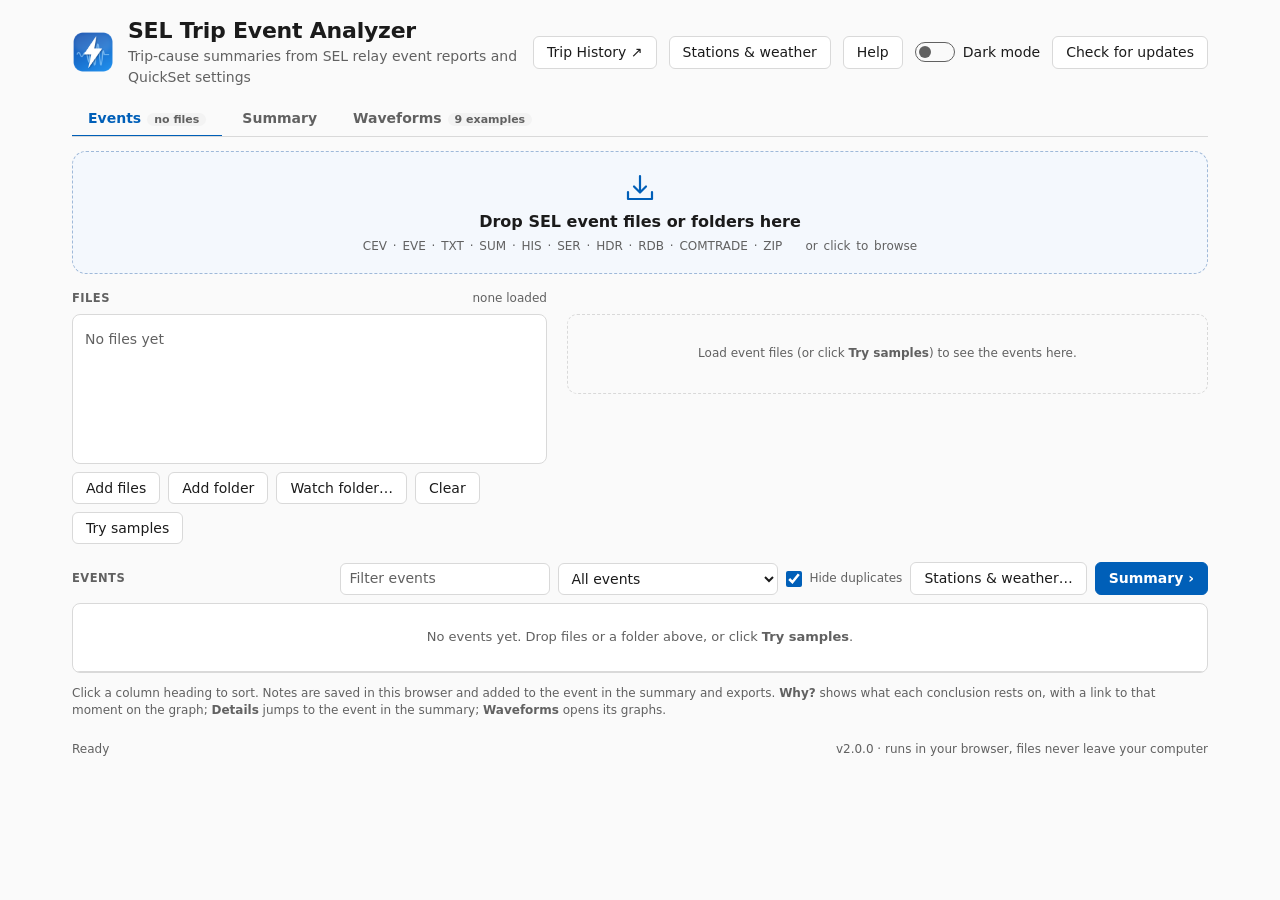
==== commit 88d705d5: "Publish browser version from 28721f1" ====
--- a/index.html
+++ b/index.html
@@ -417,6 +417,7 @@
       <div class="sub">Trip-cause summaries from SEL relay event reports and QuickSet settings</div>
     </div>
     <div class="head-actions">
+      <button id="historyBtn" title="SEL Trip History: every event you've collected, by location, with recurring issues and trends">Trip History ↗</button>
       <button id="stationsBtn" title="Where each relay is, and the weather at each event">Stations &amp; weather</button>
       <button id="helpBtn" title="Help (F1)">Help</button>
       <label class="switch" title="Dark mode (Ctrl+D)"><input type="checkbox" id="dark"> Dark mode</label>
@@ -6094,6 +6095,32 @@
   if (which === "wave") ensureWave().show(recId, focus);
   if (which === "events") renderEvents();
 }
+// ---------------------------------------------------------------- Trip History link and hand-off
+$("historyBtn").addEventListener("click", () => {
+  const local = /^https?:$/.test(location.protocol) && !/^(127\.0\.0\.1|localhost)$/.test(location.hostname);
+  const [owner, repo] = REPO.split("/");
+  window.open(local ? new URL("SEL_Trip_History.html", location.href).href : `https://${owner}.github.io/${repo}/SEL_Trip_History.html`, "sel-history");
+});
+/** The Trip History page sends an event's files here (only the window that opened this one is listened to). */
+window.addEventListener("message", async (e) => {
+  const d = e.data;
+  if (!d || typeof d !== "object" || !window.opener || e.source !== window.opener) return;
+  if (d.type === "sel-ping") { e.source.postMessage({ type: "sel-ready" }, "*"); return; }
+  if (d.type !== "sel-open" || !Array.isArray(d.files)) return;
+  let added = 0;
+  for (const f of d.files) {
+    const bytes = f.bytes instanceof Uint8Array ? f.bytes : new Uint8Array(f.bytes || []);
+    const path = String(f.path || f.name || "file"), name = String(f.name || path.split("/").pop());
+    const key = "history|" + path + "|" + bytes.length;
+    if (!bytes.length || state.files.some((x) => x.key === key)) continue;
+    state.files.push({ key, name, path, bytes }); added++;
+  }
+  renderFiles();
+  if (added || !state.cache) await generate();
+  e.source.postMessage({ type: "sel-opened", added }, "*");
+  setStatus(`From Trip History: ${d.label || "an event"}` + (added ? ` (${added} file${added === 1 ? "" : "s"} added)` : ""));
+  if (d.rec) showPage("wave", d.rec); else if (d.id) jumpToEvent(d.id);
+});
 $("tabEvents").addEventListener("click", () => showPage("events"));
 $("tabSummary").addEventListener("click", () => showPage("summary"));
 $("tabWave").addEventListener("click", () => showPage("wave"));
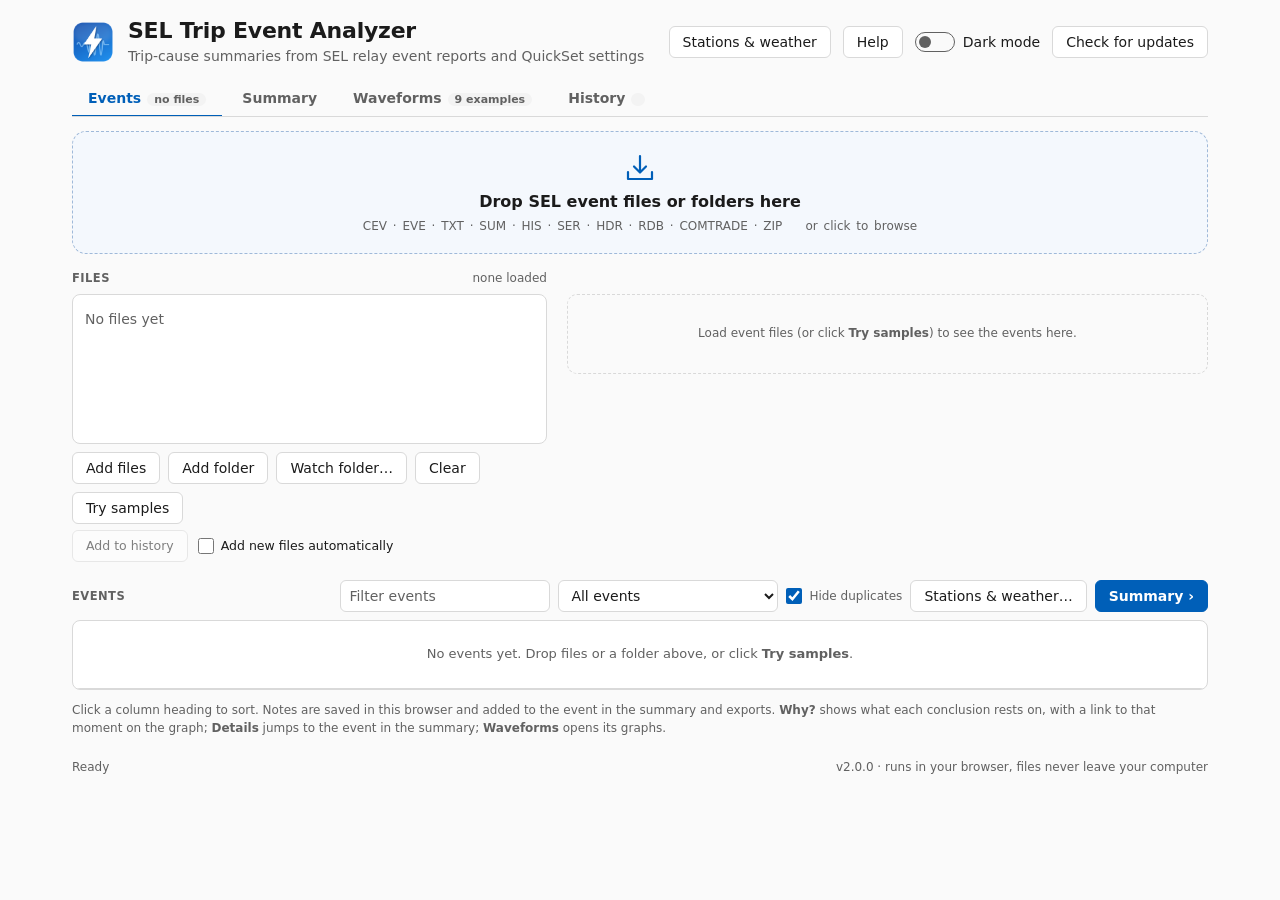
==== commit 4150fd8e: "Publish browser version from 90fde92" ====
--- a/index.html
+++ b/index.html
@@ -406,6 +406,221 @@
   #print-root { display: block; }
   @page { margin: 0.7in 0.8in; }
 }
+/* SEL Trip History - styles for the History screen, scoped to .hx so it can live inside the Trip Analyzer.
+   The page supplies the base colour tokens (--bg, --surface, --text, --accent...); these are the History's own. */
+.hx { --c-fault: #005fb8; --c-nofault: #c27c0e; --c-other: #a0a0a0; --heat: 196, 43, 28; --pA: #c42b1c; --pB: #1b1b1b; --pC: #005fb8; --pX: #8a8a8a; }
+@media (prefers-color-scheme: dark) {
+  :root:not([data-theme="light"]) .hx { --c-fault: #4cc2ff; --c-nofault: #ffb74d; --c-other: #6e6e6e; --heat: 255, 143, 133; --pA: #ff8f85; --pB: #e9e9e9; --pC: #4cc2ff; --pX: #8a8a8a; }
+}
+:root[data-theme="dark"] .hx { --c-fault: #4cc2ff; --c-nofault: #ffb74d; --c-other: #6e6e6e; --heat: 255, 143, 133; --pA: #ff8f85; --pB: #e9e9e9; --pC: #4cc2ff; --pX: #8a8a8a; }
+.hx h2 { font: 600 16px/1.3 "Segoe UI Variable Display", "Segoe UI", Inter, system-ui, sans-serif; margin: 0; }
+.hx-print h1 { font-size: 15pt; margin: 14pt 0 4pt; border-bottom: .5pt solid #999; }
+.hx-print h2 { font-size: 12pt; margin: 12pt 0 3pt; page-break-after: avoid; }
+.hx-print table { border-collapse: collapse; width: 100%; margin: 4pt 0 8pt; font-size: 8.5pt; }
+.hx-print th, .hx-print td { border: .5pt solid #bbb; padding: 2pt 4pt; text-align: left; vertical-align: top; }
+.hx-print th { background: #eee; }
+.hx-print img { max-width: 100%; }
+.hx-print .note { color: #555; font-style: italic; font-size: 8.5pt; }
+.hx .mono { font-family: "Cascadia Mono", "Cascadia Code", Consolas, ui-monospace, "SF Mono", Menlo, monospace; }
+.hx .num { font-variant-numeric: tabular-nums; }
+.hx [hidden] { display: none !important; }
+.hx h2 { font: 600 16px/1.3 "Segoe UI Variable Display", "Segoe UI", Inter, system-ui, sans-serif; margin: 0; }
+.hx h3 { font-size: 13px; margin: 0; }
+.hx button, .hx .btn {
+  font: inherit; color: var(--text); background: var(--surface); border: 1px solid var(--border);
+  border-radius: 6px; padding: 5px 13px; min-height: 32px; cursor: pointer; white-space: nowrap; transition: background .12s, border-color .12s; }
+.hx button:hover { background: var(--surface-2); }
+.hx button:focus-visible, .hx input:focus-visible, .hx select:focus-visible, .hx textarea:focus-visible, .hx [tabindex]:focus-visible { outline: 2px solid var(--accent); outline-offset: 2px; }
+.hx button.accent { background: var(--accent); border-color: var(--accent); color: var(--on-accent); font-weight: 600; }
+.hx button.accent:hover { background: var(--accent-hover); border-color: var(--accent-hover); }
+.hx button.link { border: 0; background: transparent; color: var(--accent); padding: 0 2px; min-height: 0; }
+.hx button.link:hover { text-decoration: underline; background: transparent; }
+.hx button.small { min-height: 26px; padding: 2px 9px; font-size: 12.5px; }
+.hx button.danger { color: var(--trip); }
+.hx button:disabled { opacity: .55; cursor: default; }
+.hx select, .hx input[type="search"], .hx input[type="text"], .hx input[type="date"], .hx input[type="number"] {
+  font: inherit; color: var(--text); background: var(--surface); border: 1px solid var(--border); border-radius: 6px; min-height: 32px; padding: 4px 8px; }
+.hx input[type="number"] { width: 80px; }
+.hx select { max-width: 220px; cursor: pointer; }
+.hx input[type="search"] { width: 220px; }
+.hx textarea { width: 100%; font: inherit; color: var(--text); background: var(--surface); border: 1px solid var(--border); border-radius: 8px; padding: 7px 10px; resize: vertical; }
+.hx label.check { display: inline-flex; align-items: center; gap: 7px; cursor: pointer; user-select: none; }
+.hx label.check input { width: 16px; height: 16px; accent-color: var(--accent); margin: 0; }
+.hx .field { display: inline-flex; align-items: center; gap: 6px; }
+.hx .hint, .hx .muted { color: var(--muted); }
+.hx .hint { font-size: 12px; }
+.hx .cap { font-size: 11.5px; font-weight: 700; letter-spacing: .04em; text-transform: uppercase; color: var(--muted); }
+.hx .strip { display: flex; align-items: center; gap: 10px 16px; flex-wrap: wrap; padding: 8px 12px; margin-bottom: 12px;
+  background: var(--surface); border: 1px solid var(--border); border-radius: 8px; }
+.hx .strip .grow { flex: 1; }
+.hx .strip b { font-weight: 600; }
+.hx .tabs { display: flex; gap: 4px; border-bottom: 1px solid var(--border); margin: 0 0 16px; overflow-x: auto; scrollbar-width: none; }
+.hx .tabs button { border: 0; border-bottom: 2.5px solid transparent; border-radius: 6px 6px 0 0; background: transparent; padding: 7px 16px; font-weight: 600; color: var(--muted); margin-bottom: -1px; }
+.hx .tabs button:hover { background: var(--surface-2); color: var(--text); }
+.hx .tabs button[aria-selected="true"] { color: var(--accent); border-bottom-color: var(--accent); }
+.hx .tabs .badge { font-size: 11px; font-weight: 600; background: var(--surface-2); color: var(--muted); border-radius: 9px; padding: 0 7px; margin-left: 6px; }
+.hx .drop { border: 1.6px dashed var(--drop-line); background: var(--drop); border-radius: 14px; padding: 34px 16px 30px; text-align: center; cursor: pointer; user-select: none; transition: background .12s, border-color .12s; }
+.hx .drop:hover, .hx .drop.over { background: var(--drop-hover); border-color: var(--accent); }
+.hx .drop svg { width: 38px; height: 38px; color: var(--accent); display: block; margin: 0 auto 8px; }
+.hx .drop .big { font: 600 17px/1.3 "Segoe UI Variable Display", "Segoe UI", Inter, system-ui, sans-serif; }
+.hx .drop .formats { color: var(--muted); font-size: 12px; margin-top: 6px; word-spacing: 2px; }
+.hx.dragging::after { content: "Drop to add to the history"; position: fixed; inset: 10px; border: 2px dashed var(--accent); border-radius: 16px;
+  background: color-mix(in srgb, var(--drop-hover) 85%, transparent); display: grid; place-items: center; font: 600 20px/1 system-ui, sans-serif; color: var(--accent); z-index: 100; pointer-events: none; }
+.hx .empty-grid { display: grid; grid-template-columns: repeat(3, 1fr); gap: 14px; margin-top: 18px; }
+.hx .empty-grid .card p { margin: 6px 0 0; color: var(--muted); }
+.hx .card { background: var(--surface); border: 1px solid var(--border); border-radius: 10px; padding: 14px 16px; min-width: 0; }
+.hx .card-head { display: flex; align-items: baseline; justify-content: space-between; gap: 10px; margin-bottom: 10px; flex-wrap: wrap; }
+.hx .grid2 { display: grid; grid-template-columns: minmax(0, 1.25fr) minmax(0, 1fr); gap: 16px; margin-top: 16px; }
+.hx .grid2.even { grid-template-columns: 1fr 1fr; }
+.hx .kpis { display: grid; grid-template-columns: repeat(6, minmax(0, 1fr)); gap: 10px; }
+.hx .kpi { background: var(--surface); border: 1px solid var(--border); border-radius: 10px; padding: 10px 12px; text-align: left; cursor: pointer; white-space: normal; min-height: 0; }
+.hx .kpi:hover { border-color: var(--accent); background: var(--surface); }
+.hx .kpi .v { font: 600 24px/1.15 "Segoe UI Variable Display", "Segoe UI", Inter, system-ui, sans-serif; font-variant-numeric: tabular-nums; }
+.hx .kpi .l { font-size: 12px; color: var(--muted); margin-top: 2px; }
+.hx .kpi .v.up { color: var(--trip); }
+.hx .kpi .v.down { color: var(--ok); }
+.hx table.t { width: 100%; border-collapse: collapse; }
+.hx table.t th { text-align: left; font-size: 11.5px; font-weight: 700; letter-spacing: .03em; text-transform: uppercase; color: var(--muted); padding: 6px 8px; border-bottom: 1px solid var(--border); white-space: nowrap; }
+.hx table.t td { padding: 7px 8px; border-bottom: 1px solid var(--border); vertical-align: top; }
+.hx table.t tbody tr.click { cursor: pointer; }
+.hx table.t tbody tr.click:hover { background: var(--surface-2); }
+.hx table.t tbody tr.on { background: var(--sel); }
+.hx table.t th.sortable { cursor: pointer; }
+.hx table.t th.sortable:hover { color: var(--text); }
+.hx .tablewrap { overflow-x: auto; }
+.hx td.r, .hx th.r { text-align: right; }
+.hx .chip { display: inline-block; font-size: 11.5px; line-height: 1.5; padding: 0 7px; border-radius: 10px; background: var(--surface-2); border: 1px solid var(--border); margin: 1px 3px 1px 0; white-space: nowrap; }
+.hx .chip.rec { border-color: var(--trip); color: var(--trip); font-weight: 600; }
+.hx .chip.hot { border-color: var(--warn); color: var(--warn); font-weight: 600; }
+.hx .chip.pair { border-color: var(--accent); color: var(--accent); }
+.hx .trip { color: var(--trip); font-weight: 700; }
+.hx .ok { color: var(--ok); }
+.hx .warn { color: var(--warn); }
+.hx .tr { font-weight: 600; white-space: nowrap; }
+.hx .tr.up { color: var(--trip); }
+.hx .tr.down { color: var(--ok); }
+.hx .tr.flat, .hx .tr.few { color: var(--muted); }
+.hx .scorebar { position: relative; height: 6px; border-radius: 3px; background: var(--surface-2); margin-top: 4px; overflow: hidden; }
+.hx .scorebar i { position: absolute; inset: 0 auto 0 0; background: var(--trip); border-radius: 3px; }
+.hx .rank { display: inline-grid; place-items: center; width: 24px; height: 24px; border-radius: 50%; background: var(--surface-2); font-weight: 700; font-size: 12px; }
+.hx .rank.r1 { background: var(--trip); color: var(--surface); }
+.hx .spark { display: block; }
+.hx .rl { list-style: none; margin: 0; padding: 0; }
+.hx .rl li { display: grid; grid-template-columns: 28px minmax(0, 1fr) 96px 92px; align-items: center; gap: 10px; padding: 8px 6px; border-bottom: 1px solid var(--border); cursor: pointer; border-radius: 6px; }
+.hx .rl li:hover { background: var(--surface-2); }
+.hx .rl .name { font-weight: 600; overflow: hidden; text-overflow: ellipsis; white-space: nowrap; }
+.hx .rl .meta { font-size: 12px; color: var(--muted); overflow: hidden; text-overflow: ellipsis; white-space: nowrap; }
+.hx .recur { border: 1px solid var(--border); border-left: 3px solid var(--trip); border-radius: 8px; padding: 8px 10px; margin-bottom: 8px; cursor: pointer; background: var(--surface); }
+.hx .recur:hover { background: var(--surface-2); }
+.hx .recur .top { display: flex; justify-content: space-between; gap: 8px; }
+.hx .recur .what { font-weight: 600; }
+.hx .recur .where { font-size: 12px; color: var(--muted); }
+.hx .chart { width: 100%; height: auto; display: block; overflow: visible; }
+.hx .chart .bar { cursor: pointer; }
+.hx .chart .bar:hover { opacity: .75; }
+.hx .chart text { fill: var(--muted); font-size: 11px; font-family: inherit; }
+.hx .chart .grid { stroke: var(--border); stroke-width: 1; }
+.hx .chart .mark { stroke: var(--ok); stroke-width: 1.5; stroke-dasharray: 4 3; }
+.hx .chart .marklbl { fill: var(--ok); font-weight: 600; }
+.hx .legend { display: flex; gap: 14px; flex-wrap: wrap; font-size: 12px; color: var(--muted); }
+.hx .legend i { display: inline-block; width: 10px; height: 10px; border-radius: 2px; margin-right: 5px; vertical-align: -1px; }
+.hx #hx-tip { position: fixed; z-index: 200; pointer-events: none; background: var(--text); color: var(--bg); padding: 5px 9px; border-radius: 6px; font-size: 12px; max-width: 320px; box-shadow: var(--shadow); white-space: pre-line; }
+.hx .loc-layout { display: grid; grid-template-columns: 300px minmax(0, 1fr); gap: 16px; align-items: start; }
+.hx .loc-list { position: sticky; top: 10px; max-height: calc(100vh - 20px); overflow: auto; padding: 6px; }
+.hx .loc-list .st { font-size: 11.5px; font-weight: 700; text-transform: uppercase; letter-spacing: .04em; color: var(--muted); padding: 10px 8px 4px; display: flex; justify-content: space-between; }
+.hx .loc-list button.item { display: grid; grid-template-columns: 26px minmax(0, 1fr) auto; gap: 8px; align-items: center; width: 100%; text-align: left; border: 0; border-radius: 6px; padding: 6px 8px; min-height: 40px; white-space: normal; background: transparent; }
+.hx .loc-list button.item:hover { background: var(--surface-2); }
+.hx .loc-list button.item.on { background: var(--sel); }
+.hx .loc-list .nm { font-weight: 600; overflow: hidden; text-overflow: ellipsis; white-space: nowrap; display: block; }
+.hx .loc-list .sm { font-size: 11.5px; color: var(--muted); display: block; }
+.hx .stats { display: grid; grid-template-columns: repeat(6, minmax(0, 1fr)); gap: 8px; margin: 12px 0; }
+.hx .stat { background: var(--surface-2); border-radius: 8px; padding: 7px 10px; }
+.hx .stat .v { font-weight: 600; font-size: 17px; font-variant-numeric: tabular-nums; }
+.hx .stat .l { font-size: 11.5px; color: var(--muted); }
+.hx .why { margin: 6px 0 0; padding: 0; list-style: none; font-size: 12.5px; }
+.hx .why li { display: flex; justify-content: space-between; gap: 10px; padding: 2px 0; border-bottom: 1px dotted var(--border); }
+.hx .why li b { font-variant-numeric: tabular-nums; }
+.hx .advice { font-size: 12.5px; color: var(--muted); margin-top: 3px; }
+.hx .section { margin-top: 16px; }
+.hx .wl { display: flex; gap: 8px; align-items: center; flex-wrap: wrap; margin-top: 8px; }
+.hx .wl input[type="text"] { flex: 1 1 260px; }
+.hx .wl-list { margin: 8px 0 0; padding: 0; list-style: none; }
+.hx .wl-list li { display: flex; gap: 10px; align-items: baseline; padding: 4px 0; border-bottom: 1px solid var(--border); }
+.hx .wl-list li span:first-child { color: var(--ok); font-weight: 600; white-space: nowrap; }
+.hx .wl-list li .grow { flex: 1; }
+.hx .heat td.h { text-align: center; font-variant-numeric: tabular-nums; cursor: pointer; min-width: 52px; border-left: 1px solid var(--surface); }
+.hx .heat td.h:hover { outline: 2px solid var(--accent); outline-offset: -2px; }
+.hx .heat td.h.rec { font-weight: 700; text-decoration: underline; text-decoration-thickness: 2px; }
+.hx .heat th.v { writing-mode: vertical-rl; transform: rotate(180deg); text-transform: none; letter-spacing: 0; font-weight: 600; font-size: 12px; padding: 8px 4px; height: 150px; vertical-align: bottom; text-align: left; }
+.hx .filters { display: flex; gap: 8px; flex-wrap: wrap; align-items: center; margin-bottom: 10px; }
+.hx .filters .grow { flex: 1; }
+.hx #hx-drawer { position: fixed; top: 0; right: 0; bottom: 0; width: min(560px, 100vw); background: var(--surface); border-left: 1px solid var(--border); box-shadow: var(--shadow);
+  z-index: 50; display: flex; flex-direction: column; transform: translateX(105%); transition: transform .18s ease; }
+.hx #hx-drawer.open { transform: none; }
+.hx #hx-drawer .dh { display: flex; align-items: center; gap: 8px; padding: 12px 14px; border-bottom: 1px solid var(--border); }
+.hx #hx-drawer .dh .grow { flex: 1; min-width: 0; }
+.hx #hx-drawer .db { overflow: auto; padding: 14px 16px 30px; }
+.hx #hx-drawer h4 { margin: 16px 0 6px; font-size: 11.5px; font-weight: 700; letter-spacing: .04em; text-transform: uppercase; color: var(--muted); }
+.hx #hx-drawer ul { margin: 0; padding-left: 18px; }
+.hx #hx-drawer li { margin: 2px 0; }
+.hx #hx-drawer .checkl li { color: var(--warn); }
+.hx #hx-drawer table.kv td { padding: 2px 12px 2px 0; vertical-align: top; }
+.hx #hx-drawer table.kv td:first-child { color: var(--muted); white-space: nowrap; }
+.hx .seq { font-size: 12px; columns: 2; }
+.hx dialog { max-width: min(720px, calc(100vw - 32px)); width: 100%; border: 1px solid var(--border); border-radius: 12px; background: var(--surface); color: var(--text); padding: 0; box-shadow: var(--shadow); }
+.hx dialog::backdrop { background: rgba(0,0,0,.45); }
+.hx dialog .dlg-h { display: flex; align-items: center; justify-content: space-between; padding: 14px 18px; border-bottom: 1px solid var(--border); }
+.hx dialog .dlg-b { padding: 14px 18px; max-height: 70vh; overflow: auto; }
+.hx dialog .dlg-f { display: flex; gap: 8px; justify-content: flex-end; padding: 12px 18px; border-top: 1px solid var(--border); flex-wrap: wrap; }
+.hx .opts { display: grid; grid-template-columns: 1fr 1fr; gap: 6px 18px; margin: 6px 0 12px; }
+.hx .fmt { display: flex; gap: 6px; flex-wrap: wrap; margin-bottom: 12px; }
+.hx .fmt label { border: 1px solid var(--border); border-radius: 8px; padding: 6px 10px; cursor: pointer; display: inline-flex; gap: 6px; align-items: center; }
+.hx .fmt label:has(input:checked) { border-color: var(--accent); background: var(--drop); }
+.hx .settings-grid { display: grid; grid-template-columns: auto auto; gap: 8px 14px; align-items: center; justify-content: start; }
+.hx #hx-toast { position: fixed; left: 50%; bottom: 22px; transform: translateX(-50%); background: var(--text); color: var(--bg); padding: 9px 16px; border-radius: 8px; z-index: 300; box-shadow: var(--shadow); max-width: calc(100vw - 30px); }
+.hx #hx-busy { position: fixed; inset: 0; background: color-mix(in srgb, var(--bg) 70%, transparent); display: grid; place-items: center; z-index: 150; font-weight: 600; }
+.hx .changes { border-left: 3px solid var(--accent); }
+.hx .chg { display: flex; gap: 10px; align-items: baseline; padding: 6px 4px; border-bottom: 1px solid var(--border); cursor: pointer; border-radius: 4px; }
+.hx .chg:hover { background: var(--surface-2); }
+.hx .chg .dot { width: 8px; height: 8px; border-radius: 50%; flex: none; background: var(--muted); transform: translateY(-1px); }
+.hx .chg.l3 .dot { background: var(--trip); }
+.hx .chg.l2 .dot { background: var(--warn); }
+.hx .chg.l0 .dot { background: var(--ok); }
+.hx .chg .who { font-weight: 600; white-space: nowrap; }
+.hx .watchbar { display: inline-flex; align-items: center; gap: 8px; padding: 2px 4px 2px 10px; border-radius: 14px; background: var(--drop); border: 1px solid var(--drop-line); font-size: 12.5px; }
+.hx .watchbar .pulse { width: 8px; height: 8px; border-radius: 50%; background: var(--ok); animation: pulse 2s infinite; }
+.hx .watchbar.paused .pulse { background: var(--warn); animation: none; }
+@keyframes pulse { 50% { opacity: .3; } }
+.hx .wxtag { font-size: 11.5px; padding: 0 6px; border-radius: 9px; white-space: nowrap; }
+.hx .wxtag.storm { background: color-mix(in srgb, var(--warn) 22%, transparent); color: var(--warn); font-weight: 600; }
+.hx .wxtag.calm { background: var(--surface-2); color: var(--muted); }
+.hx .locs td { vertical-align: middle; }
+.hx .locs input[type="text"] { width: 100%; min-width: 180px; }
+.hx .st-ok { color: var(--ok); font-size: 12px; }
+.hx .st-bad { color: var(--trip); font-size: 12px; }
+.hx .seg { display: inline-flex; border: 1px solid var(--border); border-radius: 6px; overflow: hidden; }
+.hx .seg button { border: 0; border-radius: 0; min-height: 26px; padding: 2px 10px; font-size: 12.5px; }
+.hx .seg button[aria-pressed="true"] { background: var(--accent); color: var(--on-accent); }
+.hx .bk-verdict { font-weight: 600; }
+.hx .bk-verdict.bad { color: var(--trip); }
+@media (max-width: 980px) {
+.hx .kpis { grid-template-columns: repeat(3, minmax(0, 1fr)); }
+.hx .grid2, .hx .grid2.even, .hx .loc-layout, .hx .empty-grid { grid-template-columns: minmax(0, 1fr); }
+.hx .loc-list { position: static; max-height: 300px; }
+.hx .stats { grid-template-columns: repeat(3, minmax(0, 1fr)); }
+}
+@media (max-width: 560px) {
+.hx .kpis { grid-template-columns: repeat(2, minmax(0, 1fr)); }
+.hx .rl li { grid-template-columns: 28px minmax(0, 1fr) 70px; }
+.hx .rl li .sp { display: none; }
+.hx input[type="search"] { width: 100%; }
+.hx .opts { grid-template-columns: 1fr; }
+}
+.hx .toolbar { display: flex; align-items: center; gap: 8px; flex-wrap: wrap; margin: 0 0 12px; }
+.hx .toolbar .grow { flex: 1; }
+.hx .toolbar select { max-width: 240px; font-weight: 600; }
+
+.hist-row { display: flex; align-items: center; gap: 10px; flex-wrap: wrap; margin-top: 6px; font-size: 12.5px; }
 </style>
 </head>
 <body>
@@ -417,7 +632,6 @@
       <div class="sub">Trip-cause summaries from SEL relay event reports and QuickSet settings</div>
     </div>
     <div class="head-actions">
-      <button id="historyBtn" title="SEL Trip History: every event you've collected, by location, with recurring issues and trends">Trip History ↗</button>
       <button id="stationsBtn" title="Where each relay is, and the weather at each event">Stations &amp; weather</button>
       <button id="helpBtn" title="Help (F1)">Help</button>
       <label class="switch" title="Dark mode (Ctrl+D)"><input type="checkbox" id="dark"> Dark mode</label>
@@ -435,6 +649,7 @@
     <button role="tab" id="tabEvents" aria-selected="true" aria-controls="pageEvents" title="Load files and see every event (Alt+1)">Events<span class="badge" id="evBadge">no files</span></button>
     <button role="tab" id="tabSummary" aria-selected="false" aria-controls="pageSummary" title="The written trip summary to copy or export (Alt+2)">Summary</button>
     <button role="tab" id="tabWave" aria-selected="false" aria-controls="pageWave" title="Graphs, phasors, harmonics and relay elements (Alt+3 or Ctrl+G)">Waveforms<span class="badge" id="waveBadge">9 examples</span></button>
+    <button role="tab" id="tabHistory" aria-selected="false" aria-controls="pageHistory" title="Every event you've collected, by location: recurring issues, trends, problem locations (Alt+4)">History<span class="badge" id="histBadge"></span></button>
   </nav>
 
   <div id="pageEvents" role="tabpanel" aria-labelledby="tabEvents">
@@ -458,6 +673,11 @@
         <button id="watchBtn" hidden title="Keep checking a folder and add new event files as they arrive (Chrome and Edge)">Watch folder…</button>
         <button id="clear">Clear</button>
         <button id="samples">Try samples</button>
+      </div>
+      <div class="hist-row">
+        <button id="addHist" title="Add the loaded files to the history on the History tab (each event counts once, so adding twice is harmless)" disabled>Add to history</button>
+        <label class="check" title="Every file you load here also goes into the history"><input type="checkbox" id="autoHist"> Add new files automatically</label>
+        <span class="hint" id="histTarget"></span>
       </div>
       <div class="watchbar" id="watchBar" hidden><span class="dot" aria-hidden="true"></span><span id="watchText"></span><button id="watchStop">Stop</button></div>
     </section>
@@ -663,6 +883,8 @@
       <div id="wEls"></div>
     </div>
   </div><!-- /pageWave -->
+
+  <div id="pageHistory" role="tabpanel" aria-labelledby="tabHistory" hidden></div>
 
   <footer>
     <span class="hint" id="status" aria-live="polite">Ready</span>
@@ -821,6 +1043,7 @@
 <div id="print-root"></div>
 
 <script id="sample-data" type="application/json">[{"name": "Feeder12.ser", "b64": "[base64]"}, {"name": "Feeder12_AG_Zone1.cev", "b64": "[base64]"}, {"name": "Feeder12_history.his", "b64": "[base64]"}, {"name": "Feeder12_settings.rdb", "b64": "0M8R4KGxGuEAAAAAAAAAAAAAAAAAAAAAPgADAP7/CQAGAAAAAAAAAAAAAAABAAAAAQAAAAAAAAAAEAAA/v///wAAAAD+////AAAAAAAAAAD////////////////////////////////////////////////////////////////////////////////////////////////////////////////////////////////////////////////////////////////////////////////////////////////////////////////////////////////////////////////////////////////////////////////////////////////////////////////////////////////////////////////////////////////////////////////////////////////////////////////////////////////////////////////////////////////////////////////////////////////////////////////////////////////////////////////////////////////////////////////////////////////9/////v///wMAAAAEAAAABQAAAAYAAAAHAAAACAAAAAkAAAD+////CwAAAAwAAAANAAAADgAAAA8AAAAQAAAAEQAAAP7//////////////////////////////////////////////////////////////////////////////////////////////////////////////////////////////////////////////////////////////////////////////////////////////////////////////////////////////////////////////////////////////////////////////////////////////////////////////////////////////////////////////////////////////////////////////////////////////////////////////////////////////////////////////////////////////////////////////////////////////////////////////////////////////////////////////////////////////////////////////////////////////////////////////1IAbwBvAHQAIABFAG4AdAByAHkAAAAAAAAAAAAAAAAAAAAAAAAAAAAAAAAAAAAAAAAAAAAAAAAAAAAAAAAAAAAWAAUB//////////8BAAAAAAAAAAAAAAAAAAAAAAAAAAAAAAAAAAAAAAAAAAAAAAAAAAAA/v///wAAAAAAAAAARgBFAEUARABFAFIAIAAxADIAAAAAAAAAAAAAAAAAAAAAAAAAAAAAAAAAAAAAAAAAAAAAAAAAAAAAAAAAAAAAABQAAQH//////////wIAAAAAAAAAAAAAAAAAAAAAAAAAAAAAAAAAAAAAAAAAAAAAAAAAAAD+////AAAAAAAAAABHAGwAbwBiAGEAbAAAAAAAAAAAAAAAAAAAAAAAAAAAAAAAAAAAAAAAAAAAAAAAAAAAAAAAAAAAAAAAAAAAAAAADgACAf////8DAAAA/////wAAAAAAAAAAAAAAAAAAAAAAAAAAAAAAAAAAAAAAAAAAAAAAAAIAAAAAEAAAAAAAAEcAcgBvAHUAcAAgADEAAAAAAAAAAAAAAAAAAAAAAAAAAAAAAAAAAAAAAAAAAAAAAAAAAAAAAAAAAAAAAAAAAAAQAAIB////////////////[base64]"}, {"name": "Feeder14_underfrequency.txt", "b64": "[base64]"}, {"name": "Feeder3_CG_51G.cfg", "b64": "[base64]"}, {"name": "Feeder3_CG_51G.dat", "b64": "[base64]"}, {"name": "Feeder3_CG_51G.eve", "b64": "[base64]"}, {"name": "Feeder3_settings.rdb", "b64": "0M8R4KGxGuEAAAAAAAAAAAAAAAAAAAAAPgADAP7/CQAGAAAAAAAAAAAAAAABAAAAAQAAAAAAAAAAEAAA/v///wAAAAD+////AAAAAAAAAAD////////////////////////////////////////////////////////////////////////////////////////////////////////////////////////////////////////////////////////////////////////////////////////////////////////////////////////////////////////////////////////////////////////////////////////////////////////////////////////////////////////////////////////////////////////////////////////////////////////////////////////////////////////////////////////////////////////////////////////////////////////////////////////////////////////////////////////////////////////////////////////////////9/////v///wMAAAAEAAAABQAAAAYAAAAHAAAACAAAAAkAAAD+////CwAAAAwAAAANAAAADgAAAA8AAAAQAAAAEQAAAP7//////////////////////////////////////////////////////////////////////////////////////////////////////////////////////////////////////////////////////////////////////////////////////////////////////////////////////////////////////////////////////////////////////////////////////////////////////////////////////////////////////////////////////////////////////////////////////////////////////////////////////////////////////////////////////////////////////////////////////////////////////////////////////////////////////////////////////////////////////////////////////////////////////////////1IAbwBvAHQAIABFAG4AdAByAHkAAAAAAAAAAAAAAAAAAAAAAAAAAAAAAAAAAAAAAAAAAAAAAAAAAAAAAAAAAAAWAAUB//////////8BAAAAAAAAAAAAAAAAAAAAAAAAAAAAAAAAAAAAAAAAAAAAAAAAAAAA/v///wAAAAAAAAAARgBFAEUARABFAFIAIAAzAAAAAAAAAAAAAAAAAAAAAAAAAAAAAAAAAAAAAAAAAAAAAAAAAAAAAAAAAAAAAAAAABIAAQH//////////wIAAAAAAAAAAAAAAAAAAAAAAAAAAAAAAAAAAAAAAAAAAAAAAAAAAAD+////AAAAAAAAAABHAGwAbwBiAGEAbAAAAAAAAAAAAAAAAAAAAAAAAAAAAAAAAAAAAAAAAAAAAAAAAAAAAAAAAAAAAAAAAAAAAAAADgACAf////8DAAAA/////wAAAAAAAAAAAAAAAAAAAAAAAAAAAAAAAAAAAAAAAAAAAAAAAAIAAAAAEAAAAAAAAEcAcgBvAHUAcAAgADEAAAAAAAAAAAAAAAAAAAAAAAAAAAAAAAAAAAAAAAAAAAAAAAAAAAAAAAAAAAAAAAAAAAAQAAIB////////////////[base64]"}, {"name": "Feeder7_transfer_trip.sum", "b64": "[base64]"}, {"name": "Feeder8_storm.sum", "b64": "[base64]"}, {"name": "Feeder9_AG_needs_review.cev", "b64": "[base64]"}, {"name": "Line22_other_maker.cfg", "b64": "[base64]"}, {"name": "Line22_other_maker.dat", "b64": "[base64]"}, {"name": "Line5_ABC_Zone1.hdr", "b64": "[base64]"}, {"name": "Line5_BC_Zone2_POTT.cev", "b64": "[base64]"}, {"name": "Line5_Hill_BC_Zone1.cev", "b64": "[base64]"}]</script>
+<script id="history-samples" type="application/json">[{"name": "2025-01-25_FEEDER12_AG.sum", "path": "sample_history/Apex Sub/Feeder_12/2025-01-25_FEEDER12_AG.sum", "b64": "[base64]"}, {"name": "2025-09-16_FEEDER12_AG.sum", "path": "sample_history/Apex Sub/Feeder_12/2025-09-16_FEEDER12_AG.sum", "b64": "[base64]"}, {"name": "2025-09-29_FEEDER12_AG.sum", "path": "sample_history/Apex Sub/Feeder_12/2025-09-29_FEEDER12_AG.sum", "b64": "[base64]"}, {"name": "2026-01-23_FEEDER12_AG.sum", "path": "sample_history/Apex Sub/Feeder_12/2026-01-23_FEEDER12_AG.sum", "b64": "[base64]"}, {"name": "2026-04-15_FEEDER12_CG.sum", "path": "sample_history/Apex Sub/Feeder_12/2026-04-15_FEEDER12_CG.sum", "b64": "[base64]"}, {"name": "2026-06-14_FEEDER12_AG.sum", "path": "sample_history/Apex Sub/Feeder_12/2026-06-14_FEEDER12_AG.sum", "b64": "[base64]"}, {"name": "2026-07-22_FEEDER12_AG.sum", "path": "sample_history/Apex Sub/Feeder_12/2026-07-22_FEEDER12_AG.sum", "b64": "[base64]"}, {"name": "2026-08-09_FEEDER12_AG.sum", "path": "sample_history/Apex Sub/Feeder_12/2026-08-09_FEEDER12_AG.sum", "b64": "[base64]"}, {"name": "2026-08-30_FEEDER12_AG.sum", "path": "sample_history/Apex Sub/Feeder_12/2026-08-30_FEEDER12_AG.sum", "b64": "[base64]"}, {"name": "2026-09-18_FEEDER12_AG.sum", "path": "sample_history/Apex Sub/Feeder_12/2026-09-18_FEEDER12_AG.sum", "b64": "[base64]"}, {"name": "2026-10-03_FEEDER12_AG.sum", "path": "sample_history/Apex Sub/Feeder_12/2026-10-03_FEEDER12_AG.sum", "b64": "[base64]"}, {"name": "2026-10-15_FEEDER12_AG.sum", "path": "sample_history/Apex Sub/Feeder_12/2026-10-15_FEEDER12_AG.sum", "b64": "[base64]"}, {"name": "2026-10-24_FEEDER12_AG.sum", "path": "sample_history/Apex Sub/Feeder_12/2026-10-24_FEEDER12_AG.sum", "b64": "[base64]"}, {"name": "FEEDER12_history_2026-10-27.his", "path": "sample_history/Apex Sub/Feeder_12/FEEDER12_history_2026-10-27.his", "b64": "[base64]"}, {"name": "FEEDER12_settings.set", "path": "sample_history/Apex Sub/Feeder_12/FEEDER12_settings.set", "b64": "[base64]"}, {"name": "2025-07-30_FEEDER14_TRIP.sum", "path": "sample_history/Apex Sub/Feeder_14/2025-07-30_FEEDER14_TRIP.sum", "b64": "[base64]"}, {"name": "2026-08-11_FEEDER14_TRIP.sum", "path": "sample_history/Apex Sub/Feeder_14/2026-08-11_FEEDER14_TRIP.sum", "b64": "[base64]"}, {"name": "FEEDER14_settings.set", "path": "sample_history/Apex Sub/Feeder_14/FEEDER14_settings.set", "b64": "[base64]"}, {"name": "2025-01-23_FEEDER7_AG.sum", "path": "sample_history/Apex Sub/Feeder_7/2025-01-23_FEEDER7_AG.sum", "b64": "[base64]"}, {"name": "2025-07-16_FEEDER7_AG.sum", "path": "sample_history/Apex Sub/Feeder_7/2025-07-16_FEEDER7_AG.sum", "b64": "[base64]"}, {"name": "2025-09-25_FEEDER7_BG.sum", "path": "sample_history/Apex Sub/Feeder_7/2025-09-25_FEEDER7_BG.sum", "b64": "[base64]"}, {"name": "2026-03-04_FEEDER7_TRIP.sum", "path": "sample_history/Apex Sub/Feeder_7/2026-03-04_FEEDER7_TRIP.sum", "b64": "[base64]"}, {"name": "2026-03-29_FEEDER7_TRIP.sum", "path": "sample_history/Apex Sub/Feeder_7/2026-03-29_FEEDER7_TRIP.sum", "b64": "[base64]"}, {"name": "2026-04-17_FEEDER7_TRIP.sum", "path": "sample_history/Apex Sub/Feeder_7/2026-04-17_FEEDER7_TRIP.sum", "b64": "[base64]"}, {"name": "2026-05-09_FEEDER7_TRIP.sum", "path": "sample_history/Apex Sub/Feeder_7/2026-05-09_FEEDER7_TRIP.sum", "b64": "[base64]"}, {"name": "FEEDER7_settings.set", "path": "sample_history/Apex Sub/Feeder_7/FEEDER7_settings.set", "b64": "[base64]"}, {"name": "2025-03-18_LINE5HILL_BC.cev", "path": "sample_history/Hill Sub/Line_5_Hill/2025-03-18_LINE5HILL_BC.cev", "b64": "[base64]"}, {"name": "2025-11-06_LINE5HILL_AG.cev", "path": "sample_history/Hill Sub/Line_5_Hill/2025-11-06_LINE5HILL_AG.cev", "b64": "[base64]"}, {"name": "2026-04-12_LINE5HILL_BC.cev", "path": "sample_history/Hill Sub/Line_5_Hill/2026-04-12_LINE5HILL_BC.cev", "b64": "[base64]"}, {"name": "2026-07-02_LINE5HILL_CG.cev", "path": "sample_history/Hill Sub/Line_5_Hill/2026-07-02_LINE5HILL_CG.cev", "b64": "[base64]"}, {"name": "2026-09-09_LINE5HILL_BC.cev", "path": "sample_history/Hill Sub/Line_5_Hill/2026-09-09_LINE5HILL_BC.cev", "b64": "[base64]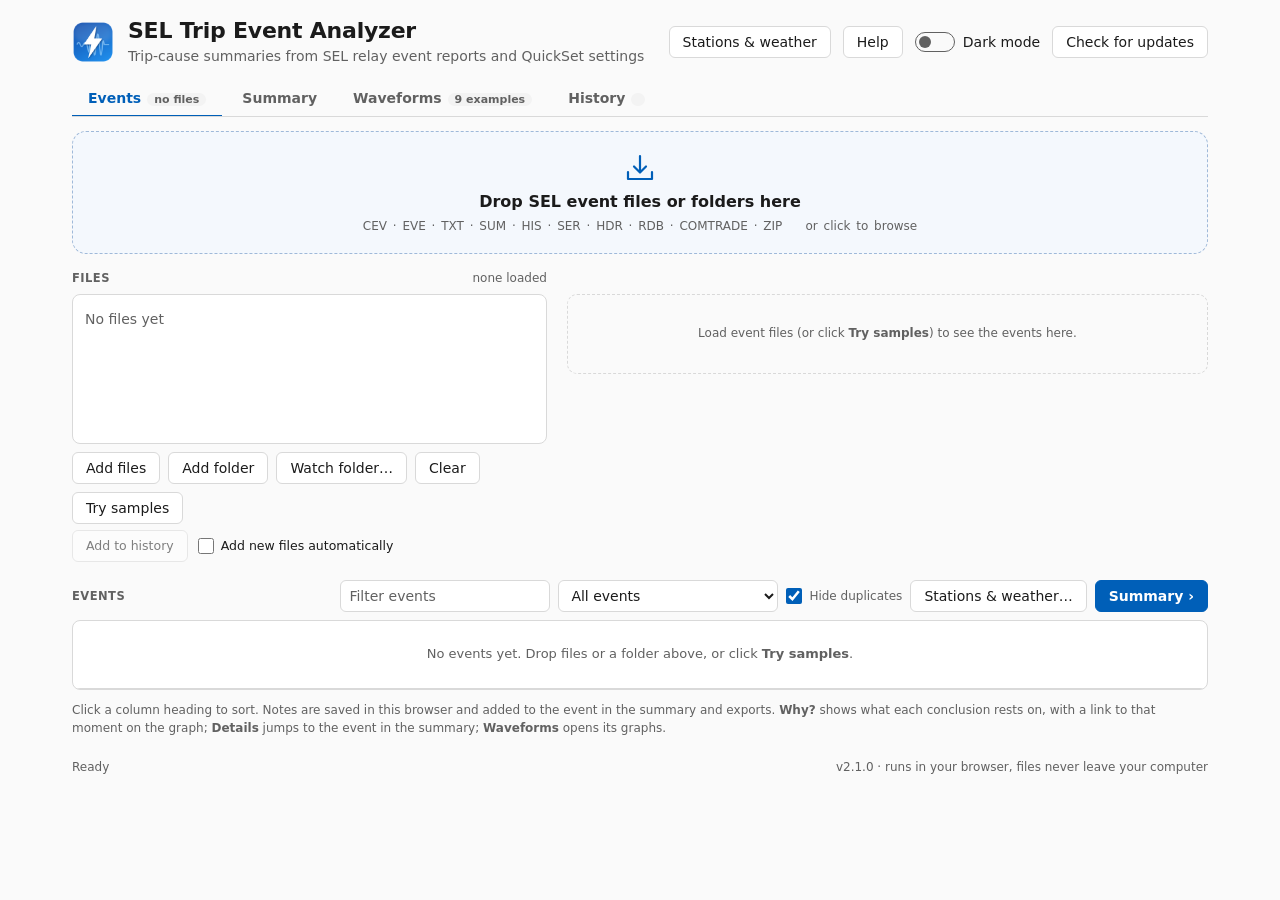
==== commit 3f78d1bf: "Publish browser version from 924cc22" ====
--- a/index.html
+++ b/index.html
@@ -509,7 +509,7 @@
 .hx .rl li { display: grid; grid-template-columns: 28px minmax(0, 1fr) 96px 92px; align-items: center; gap: 10px; padding: 8px 6px; border-bottom: 1px solid var(--border); cursor: pointer; border-radius: 6px; }
 .hx .rl li:hover { background: var(--surface-2); }
 .hx .rl .name { font-weight: 600; overflow: hidden; text-overflow: ellipsis; white-space: nowrap; }
-.hx .rl .meta { font-size: 12px; color: var(--muted); overflow: hidden; text-overflow: ellipsis; white-space: nowrap; }
+.hx .rl .meta { display: block;  font-size: 12px; color: var(--muted); overflow: hidden; text-overflow: ellipsis; white-space: nowrap; }
 .hx .recur { border: 1px solid var(--border); border-left: 3px solid var(--trip); border-radius: 8px; padding: 8px 10px; margin-bottom: 8px; cursor: pointer; background: var(--surface); }
 .hx .recur:hover { background: var(--surface-2); }
 .hx .recur .top { display: flex; justify-content: space-between; gap: 8px; }
@@ -619,6 +619,9 @@
 .hx .toolbar { display: flex; align-items: center; gap: 8px; flex-wrap: wrap; margin: 0 0 12px; }
 .hx .toolbar .grow { flex: 1; }
 .hx .toolbar select { max-width: 240px; font-weight: 600; }
+.hx.hx-snap .nosnap { display: none !important; }
+.hx .stat .v.trip { color: var(--trip); }
+.hx .stats { grid-template-columns: repeat(auto-fit, minmax(120px, 1fr)); }
 
 .hist-row { display: flex; align-items: center; gap: 10px; flex-wrap: wrap; margin-top: 6px; font-size: 12.5px; }
 </style>
@@ -888,7 +891,7 @@
 
   <footer>
     <span class="hint" id="status" aria-live="polite">Ready</span>
-    <span class="hint" id="footVer">v2.0.0 · runs in your browser, files never leave your computer</span>
+    <span class="hint" id="footVer">v2.1.0 · runs in your browser, files never leave your computer</span>
   </footer>
 </div>
 
@@ -5771,6 +5774,11 @@
   slowCycles: 5,       // breaker clearing slower than this is "slow"
   slowingPerYear: 0.5, // clearing time rising this many cycles a year (or more) is "slowing"
   weather: {},         // record id -> {text, kinds: ["lightning", "wind", ...] or ["calm"], location}
+  reviews: {},         // record id -> PRC-004 review from the Trip Analyzer {outcome: correct|misop|na, category, cause, reviewer, date, ...}
+  reviewDays: 120,     // PRC-004-6 R1: decide within 120 days
+  today: "",           // YYYY-MM-DD for "overdue"; empty = today
+  customers: {},       // relay -> customers served
+  sustained: "lockout", // "lockout": a lockout is a sustained interruption, other trips momentary; "all": every trip is sustained
   overrides: {},       // relay -> station
   worklog: {},         // relay -> [{date, text}]
 };
@@ -5877,9 +5885,14 @@
     r.stationName = st.name; r.stationFrom2 = st.from;
   }
 
+  const todayMs = Date.parse((cfg.today || new Date().toISOString().slice(0, 10)) + "T00:00:00Z");
   for (const r of records) {
     const w = cfg.weather[r.id] || null;
     r.wx = w; r.storm = w ? !w.kinds.includes("calm") : null;
+    const rv = cfg.reviews[r.id] || null;
+    r.review = rv && rv.outcome ? rv : null;
+    r.reviewDue = r.tripped && r.ms !== null ? isoDate(r.ms + cfg.reviewDays * DAY) : "";
+    r.reviewStatus = !r.tripped ? "" : r.review ? r.review.outcome : r.ms !== null && r.ms + cfg.reviewDays * DAY < todayMs ? "overdue" : "open";
   }
   const dated = records.filter((r) => r.ms !== null);
   const latest = dated.length ? dated[dated.length - 1].ms : Date.now();
@@ -5987,6 +6000,18 @@
       }
     }
 
+    // ---- PRC-004 reviews (made in the Trip Analyzer)
+    const tr = recs.filter((r) => r.tripped);
+    L.rev = { trips: tr.length, reviewed: tr.filter((r) => r.review).length, misop: tr.filter((r) => r.reviewStatus === "misop").length,
+              correct: tr.filter((r) => r.reviewStatus === "correct").length, overdue: tr.filter((r) => r.reviewStatus === "overdue").length,
+              open: tr.filter((r) => r.reviewStatus === "open").length };
+
+    // ---- customers: interruptions in the last year (estimate: every trip occasion interrupts the whole circuit)
+    const cust = num(cfg.customers[L.relay] ?? cfg.customers[L.key]);
+    const yearOccs = occs.filter((o) => o.tripped && o.ms !== null && o.ms > anchor - 365 * DAY && o.ms <= anchor);
+    const sus = yearOccs.filter((o) => cfg.sustained === "all" || o.issues.has("lockout")).length;
+    L.cust = cust ? { customers: cust, occ: yearOccs.length, sustained: sus, momentary: yearOccs.length - sus, ci: cust * sus, cmi: cust * (yearOccs.length - sus) } : null;
+
     // ---- breaker health: how fast it clears, and how much current it has interrupted
     L.breaker = breakerHealth(L, occs, cfg, anchor);
 
@@ -6060,11 +6085,21 @@
   hot.sort((a, b) => b.n - a.n);
   const breakers = ranked.filter((L) => L.breaker).map((L) => L.breaker)
     .sort((a, b) => (b.slowing - a.slowing) || (b.latest - a.latest));
+  const revAll = { trips: 0, reviewed: 0, misop: 0, correct: 0, overdue: 0, open: 0 };
+  for (const L of ranked) for (const k of Object.keys(revAll)) revAll[k] += L.rev[k];
+  revAll.overdueList = records.filter((r) => r.reviewStatus === "overdue").sort((a, b) => a.ms - b.ms);
+  revAll.misopList = records.filter((r) => r.reviewStatus === "misop");
+  const withCust = ranked.filter((L) => L.cust);
+  const custAll = withCust.length ? (() => {
+    const served = withCust.reduce((a, L) => a + L.cust.customers, 0), ci = withCust.reduce((a, L) => a + L.cust.ci, 0), cmi = withCust.reduce((a, L) => a + L.cust.cmi, 0);
+    return { served, ci, cmi, saifi: ci / served, maifi: cmi / served, locations: withCust.length, missing: ranked.length - withCust.length,
+             ranked: withCust.slice().sort((a, b) => b.cust.ci + b.cust.cmi * 0.1 - (a.cust.ci + a.cust.cmi * 0.1)) };
+  })() : null;
   const wxAll = { known: 0, storm: 0, calm: 0, kinds: {} };
   for (const L of ranked) { wxAll.known += L.wx.known; wxAll.storm += L.wx.storm; wxAll.calm += L.wx.calm; for (const [k, n] of Object.entries(L.wx.kinds)) wxAll.kinds[k] = (wxAll.kinds[k] || 0) + n; }
   return {
     cfg, anchor, first, latest, months, byMonth, records, relays: ranked, stations: stationList, issues: issueStats,
-    recurring, hotspots: hot, breakers, wx: wxAll, byId: new Map(records.map((r) => [r.id, r])),
+    recurring, hotspots: hot, breakers, wx: wxAll, reviews: revAll, customers: custAll, byId: new Map(records.map((r) => [r.id, r])),
     totals: { events: records.length, trips: tripsAll.length, faults: records.filter((r) => r.fault).length,
               review: records.filter((r) => r.checks.length).length, relays: ranked.length, stations: stationList.length,
               undated: records.filter((r) => r.ms === null).length,
@@ -6175,7 +6210,7 @@
 /** opts: {station, relay, sections: {overview, ranking, recurring, hotspots, trends, matrix, details, events, worklog}, top, notes} */
 function reportBlocks(model, opts) {
   opts = opts || {};
-  const sec = Object.assign({ overview: true, ranking: true, recurring: true, hotspots: true, trends: true, breakers: true, weather: true, matrix: true, details: true, events: true, worklog: true }, opts.sections || {});
+  const sec = Object.assign({ overview: true, ranking: true, recurring: true, hotspots: true, trends: true, breakers: true, weather: true, customers: true, reviews: true, matrix: true, details: true, events: true, worklog: true }, opts.sections || {});
   const S = scoped(model, opts);
   const recs = S.records;
   const dated = recs.filter((r) => r.ms !== null);
@@ -6197,6 +6232,8 @@
       ["Fault hot spots", S.hotspots.length ? `${S.hotspots.length}` : "none"],
       ["Needs review", `${recs.filter((r) => r.checks.length).length} events have items to check`],
     ].concat(S.relays.some((L) => L.breaker && L.breaker.slowing) ? [["Breakers", `getting slower at ${S.relays.filter((L) => L.breaker && L.breaker.slowing).map(whereText).join(", ")}`]] : [])
+     .concat(model.customers ? [["Customer impact", `SAIFI ~${model.customers.saifi.toFixed(2)}, MAIFI ~${model.customers.maifi.toFixed(2)} over the last 12 months (estimate)`]] : [])
+     .concat(model.reviews.reviewed || model.reviews.overdue ? [["PRC-004 reviews", `${model.reviews.reviewed} of ${model.reviews.trips} trips reviewed, ${plural(model.reviews.misop, "misoperation")}, ${model.reviews.overdue} overdue`]] : [])
      .concat(model.wx.known ? [["Weather", `${S.relays.reduce((a, L) => a + L.wx.storm, 0)} of ${S.relays.reduce((a, L) => a + L.wx.known, 0)} trips with weather were in storms`]] : [])]);
     const up = S.relays.filter((L) => L.trend.dir === "up"), down = S.relays.filter((L) => L.trend.dir === "down");
     if (up.length) blocks.push(["para", `Trips are increasing at ${up.map(whereText).join(", ")}.`]);
@@ -6249,6 +6286,26 @@
         bks.sort((a, b) => b.slowing - a.slowing || b.latest - a.latest).map((b) => [whereText(b), String(b.n), `${b.first} cyc`, `${b.latest} cyc`, b.n >= 3 ? `${b.slope >= 0 ? "+" : ""}${b.slope.toFixed(2)} cyc` : "-",
           String(b.ops), String(b.kA), b.verdict]), [16, 8, 8, 8, 10, 10, 10, 30]]);
     }
+  }
+  if (sec.customers !== false && model.customers) {
+    const rows = S.relays.filter((L) => L.cust).sort((a, b) => b.cust.ci - a.cust.ci || b.cust.cmi - a.cust.cmi)
+      .map((L) => [whereText(L), L.cust.customers.toLocaleString("en-US"), String(L.cust.occ), String(L.cust.sustained), L.cust.ci.toLocaleString("en-US"), L.cust.cmi.toLocaleString("en-US")]);
+    if (rows.length) {
+      const c = model.customers;
+      blocks.push(["h1", "Customer impact (last 12 months)"]);
+      blocks.push(["note", `Estimate: each trip interrupts every customer on the circuit; ${model.cfg.sustained === "all" ? "every trip counts as sustained" : "a recloser lockout is a sustained interruption and other trips are momentary"}. Trips in the 12 months to ${fmtDate(model.anchor)}.`]);
+      blocks.push(["kv", [["Customers served", `${c.served.toLocaleString("en-US")} on ${plural(c.locations, "circuit")}${c.missing ? ` (${c.missing} without a customer count)` : ""}`],
+        ["SAIFI (estimate)", `${c.saifi.toFixed(2)} sustained interruptions per customer`], ["MAIFI (estimate)", `${c.maifi.toFixed(2)} momentary interruptions per customer`]]]);
+      blocks.push(["table", ["Location", "Customers", "Trips", "Sustained", "Sustained customer interruptions", "Momentary customer interruptions"], rows, [28, 12, 9, 11, 22, 18]]);
+    }
+  }
+  if (sec.reviews !== false && model.reviews.reviewed) {
+    const rows = S.relays.filter((L) => L.rev.trips).map((L) => [whereText(L), String(L.rev.trips), String(L.rev.reviewed), String(L.rev.misop), String(L.rev.overdue)]);
+    blocks.push(["h1", "PRC-004 reviews"]);
+    blocks.push(["note", `From the reviews recorded in the Trip Analyzer. Overdue = not decided within ${model.cfg.reviewDays} days of the trip.`]);
+    blocks.push(["table", ["Location", "Trips", "Reviewed", "Misoperations", "Overdue"], rows, [40, 15, 15, 15, 15]]);
+    const mis = model.reviews.misopList.filter((r) => S.keys.has(upper(r.relay)));
+    if (mis.length) blocks.push(["bullets", mis.map((r) => `${fmtWhen(r)} ${r.relay}: misoperation${r.review.category ? ` (${r.review.category})` : ""}${r.review.cause ? `, cause: ${r.review.cause}` : ""}`)]);
   }
   if (sec.weather !== false && model.wx.known) {
     const rows = S.relays.filter((L) => L.wx.known).map((L) => [whereText(L), String(L.wx.known), String(L.wx.storm), String(L.wx.calm),
@@ -6326,22 +6383,23 @@
 const csvField = (v) => { v = v === null || v === undefined ? "" : String(v); return /[",\r\n]/.test(v) ? '"' + v.replace(/"/g, '""') + '"' : v; };
 const csv = (rows) => rows.map((r) => r.map(csvField).join(",")).join("\r\n") + "\r\n";
 const EVENT_COLUMNS = ["Date", "Time", "Station", "Relay", "Event type", "Tripped", "Fault", "Phases", "Location", "% of line",
-  "Clearing (cycles)", "Issues", "What happened", "Items to check", "Confidence", "Recurring", "Hot spot", "Weather", "Source files"];
+  "Clearing (cycles)", "Issues", "What happened", "Items to check", "Confidence", "Recurring", "Hot spot", "Weather", "Review", "Decide by", "Source files"];
 function eventsCsv(model, opts) {
   const S = scoped(model, opts || {});
   const recurIds = new Set(S.recurring.flatMap((x) => x.allIds)), hotIds = new Set(S.hotspots.flatMap((h) => h.ids));
   return csv([EVENT_COLUMNS].concat(S.records.map((r) => [r.date || r.rawDate, r.time || r.rawTime, r.stationName, r.relay, r.et, r.tripped ? "Yes" : "No",
     r.fault ? "Yes" : "No", r.phases, r.loc, r.locPct ?? "", r.clearCyc ?? "", issueList(r), r.short, r.checks.join(" | "), r.confidence,
-    recurIds.has(r.id) ? "Yes" : "", hotIds.has(r.id) ? "Yes" : "", r.wx ? r.wx.text : "", r.sources.map((s) => s.path).join(" | ")])));
+    recurIds.has(r.id) ? "Yes" : "", hotIds.has(r.id) ? "Yes" : "", r.wx ? r.wx.text : "", r.review ? ({ correct: "Correct operation", misop: "Misoperation", na: "Not applicable" }[r.review.outcome] || r.review.outcome) + (r.review.category ? ` - ${r.review.category}` : "") : r.reviewStatus === "overdue" ? "Overdue" : r.tripped ? "Not reviewed" : "", r.reviewDue, r.sources.map((s) => s.path).join(" | ")])));
 }
 const LOCATION_COLUMNS = ["Rank", "Station", "Relay", "Score", "Events", "Trips", "Faults", "First event", "Last trip", "Trend",
-  "Trips recent", "Trips before", "Recurring issues", "Hot spots", "Needs review", "Main issues", "Trips in storms", "Breaker latest (cycles)", "Breaker change a year", "kA interrupted"];
+  "Trips recent", "Trips before", "Recurring issues", "Hot spots", "Needs review", "Main issues", "Trips in storms", "Breaker latest (cycles)", "Breaker change a year", "kA interrupted", "Customers", "Trips last 12 months", "Sustained", "Customer interruptions", "Misoperations", "Reviews overdue"];
 function locationsCsv(model, opts) {
   const S = scoped(model, opts || {});
   return csv([LOCATION_COLUMNS].concat(S.relays.map((L) => [L.rank, L.station, L.relay, L.score, L.events, L.trips, L.faults, fmtDate(L.first), fmtDate(L.lastTrip),
     L.trend.label, L.trend.recent, L.trend.prev, L.recurring.map((x) => `${x.label} (${x.inWindow} in ${x.windowDays} d)`).join("; "),
     L.hotspots.map((h) => `${h.n} at ${fx(h.from, 2)}-${fx(h.to, 2)}`).join("; "), L.review, L.top.map((t) => `${t.label} ${t.n}`).join("; "),
-    L.wx.known ? `${L.wx.storm} of ${L.wx.known}` : "", L.breaker && L.breaker.latest !== null ? L.breaker.latest : "", L.breaker && L.breaker.n >= 3 ? L.breaker.slope.toFixed(2) : "", L.breaker ? L.breaker.kA : ""])));
+    L.wx.known ? `${L.wx.storm} of ${L.wx.known}` : "", L.breaker && L.breaker.latest !== null ? L.breaker.latest : "", L.breaker && L.breaker.n >= 3 ? L.breaker.slope.toFixed(2) : "", L.breaker ? L.breaker.kA : "",
+    L.cust ? L.cust.customers : "", L.cust ? L.cust.occ : "", L.cust ? L.cust.sustained : "", L.cust ? L.cust.ci : "", L.rev.misop, L.rev.overdue])));
 }
 
 const api = {
@@ -6371,10 +6429,11 @@
 opts = opts || {};
 root.classList.add("hx");
 root.innerHTML = `<div class="toolbar">
-  <span class="field"><label for="hx-histSel" class="hint">History</label><select id="hx-histSel" title="Switch between histories, or make a new one"></select></span>
-  <button id="hx-addFiles" title="Add event files to this history (Ctrl+O)">Add files</button>
-  <button id="hx-addFolder" title="Add a folder (and its subfolders)">Add folder</button>
-  <button id="hx-watchBtn" title="Keep a folder watched: new relay files are added as they arrive (Chrome / Edge)" hidden>Watch a folder</button>
+  <span class="hint" id="hx-snapLabel" hidden></span>
+  <span class="field nosnap"><label for="hx-histSel" class="hint">History</label><select id="hx-histSel" title="Switch between histories, or make a new one"></select></span>
+  <button id="hx-addFiles" class="nosnap" title="Add event files to this history (Ctrl+O)">Add files</button>
+  <button id="hx-addFolder" class="nosnap" title="Add a folder (and its subfolders)">Add folder</button>
+  <button class="nosnap" id="hx-watchBtn" title="Keep a folder watched: new relay files are added as they arrive (Chrome / Edge)" hidden>Watch a folder</button>
   <span class="grow"></span>
   <button id="hx-analyzerBtn" title="Open the SEL Trip Analyzer (one event at a time, with waveforms)">Trip Analyzer ↗</button>
   <button id="hx-exportBtn" class="accent" title="Export a historical report (Ctrl+S)" disabled>Export report</button>
@@ -6449,6 +6508,7 @@
       <label><input type="radio" name="fmt" value="txt"> Text</label>
       <label><input type="radio" name="fmt" value="csv-ev"> Events (.csv)</label>
       <label><input type="radio" name="fmt" value="csv-loc"> Locations (.csv)</label>
+      <label title="One web page with this history built in, read-only, for someone without the program's data"><input type="radio" name="fmt" value="snap"> Snapshot to share (.html)</label>
     </div>
     <div class="cap" style="margin-bottom:6px">Which locations</div>
     <div style="display:flex;gap:8px;flex-wrap:wrap;margin-bottom:12px">
@@ -6465,6 +6525,8 @@
         <label class="check"><input type="checkbox" data-s="trends" checked> Trends</label>
         <label class="check"><input type="checkbox" data-s="breakers" checked> Breaker health</label>
         <label class="check"><input type="checkbox" data-s="weather" checked> Weather</label>
+        <label class="check"><input type="checkbox" data-s="customers" checked> Customer impact</label>
+        <label class="check"><input type="checkbox" data-s="reviews" checked> PRC-004 reviews</label>
         <label class="check"><input type="checkbox" data-s="matrix" checked> Issue counts by location</label>
         <label class="check"><input type="checkbox" data-s="details" checked> Details for each location</label>
         <label class="check"><input type="checkbox" data-s="events" checked> Event list in each location</label>
@@ -6519,6 +6581,15 @@
   get(k, d) { try { const v = localStorage.getItem("sel-history:" + k); return v === null ? d : JSON.parse(v); } catch (e) { return d; } },
   set(k, v) { try { localStorage.setItem("sel-history:" + k, JSON.stringify(v)); } catch (e) { /* unavailable */ } },
 };
+/** What the Trip Analyzer keeps (same browser storage): notes and PRC-004 reviews, keyed by the same event ids. */
+const shared = {
+  get(k, d) { try { const v = localStorage.getItem("sel-trip:" + k); return v === null ? d : JSON.parse(v); } catch (e) { return d; } },
+  set(k, v) { try { localStorage.setItem("sel-trip:" + k, JSON.stringify(v)); } catch (e) { /* unavailable */ } },
+};
+const SNAP = opts.snapshot || null;          // a read-only snapshot: the data comes with the page
+const reviewsMap = () => (SNAP ? SNAP.reviews || {} : shared.get("reviews", {}));
+const noteOf = (id) => (state.sharedNotes && state.sharedNotes[id]) || state.notes[id] || "";
+if (SNAP) root.classList.add("hx-snap");
 const MAIN = { id: "main", name: "Main history" };
 function histList() { const l = prefs.get("list", null); return Array.isArray(l) && l.length ? l : [MAIN]; }
 function saveList(l) { prefs.set("list", l); }
@@ -6555,7 +6626,7 @@
 }
 const tx = (store, mode, fn) => txOn(db(), store, mode, fn);
 const kvGet = (k) => tx("kv", "readonly", (s) => s.get(k)).catch(() => undefined);
-const kvSet = (k, v) => tx("kv", "readwrite", (s) => s.put(v, k)).catch((e) => toast("Couldn't save: " + (e.message || e)));
+const kvSet = (k, v) => (SNAP ? Promise.resolve() : tx("kv", "readwrite", (s) => s.put(v, k)).catch((e) => toast("Couldn't save: " + (e.message || e))));
 const allOf = (store) => tx(store, "readonly", (s) => s.getAll()).catch(() => []);
 
 // ---------------------------------------------------------------- hashing
@@ -6599,6 +6670,8 @@
   const chips = list.slice(0, max || 9).map((x) => `<span class="chip${rec.has(x.key) ? " rec" : ""}" ${rec.has(x.key) ? 'data-tip="Recurring at this location"' : ""}>${esc(H.ISSUE[x.key].short)}${x.detail && !/^[ABC]+G?$/.test(x.detail) ? " " + esc(x.detail) : ""}</span>`);
   if (hot) chips.push('<span class="chip hot" data-tip="Part of a fault hot spot (same distance as other faults)">hot spot</span>');
   if (r.pair) chips.push(`<span class="chip pair" data-tip="Same fault seen from the other end">↔ ${esc(r.pair)}</span>`);
+  if (r.reviewStatus === "misop") chips.push(`<span class="chip rec" data-tip="${esc("PRC-004 review: misoperation" + (r.review.category ? "\n" + r.review.category : "") + (r.review.cause ? "\nCause: " + r.review.cause : ""))}">misoperation</span>`);
+  else if (r.reviewStatus === "overdue") chips.push(`<span class="chip hot" data-tip="${esc(`Not reviewed: the decision was due ${r.reviewDue}`)}">review overdue</span>`);
   if (r.occSize > 1) chips.push(`<span class="chip" data-tip="Part of a sequence of ${r.occSize} reports (recloses) on this relay">seq ×${r.occSize}</span>`);
   return chips.join("");
 }
@@ -6733,6 +6806,7 @@
 
 // ---------------------------------------------------------------- analysis
 async function rebuild(reanalyze) {
+  if (SNAP) reanalyze = false;
   if (reanalyze) {
     const sig = state.files.map((f) => f.hash).sort().join(",");
     const cache = await kvGet("cache");
@@ -6748,10 +6822,11 @@
       console.info(`analyzed ${state.files.length} files in ${Math.round(performance.now() - t0)} ms`);
     }
   }
-  const cfg = Object.assign({}, state.cfg, { overrides: state.overrides, worklog: state.worklog, weather: state.weather });
+  state.sharedNotes = SNAP ? SNAP.notes || {} : shared.get("notes", {});
+  const cfg = Object.assign({}, state.cfg, { overrides: state.overrides, worklog: state.worklog, weather: state.weather, reviews: reviewsMap(), customers: state.customers || {} });
   state.model = H.buildModel(state.records, cfg);
   // what changed since the user last marked the changes as seen (or since the first files were added)
-  if (!state.baseline && state.records.length) { state.baseline = { ids: state.records.map((r) => r.id), at: new Date().toISOString() }; kvSet("baseline", state.baseline); }
+  if (!SNAP && !state.baseline && state.records.length) { state.baseline = { ids: state.records.map((r) => r.id), at: new Date().toISOString() }; kvSet("baseline", state.baseline); }
   state.changes = [];
   if (state.baseline) {
     const seen = new Set(state.baseline.ids), newIds = state.records.filter((r) => !seen.has(r.id)).map((r) => r.id);
@@ -6864,7 +6939,8 @@
   const dated = m.records.filter((r) => r.ms !== null);
   $("stripText").innerHTML = `<b>${t.events}</b> events · <b>${t.trips}</b> trips · <b>${t.relays}</b> relays at <b>${t.stations}</b> stations · ` +
     (dated.length ? `${fmtDate(dated[0].ms)} to ${fmtDate(dated[dated.length - 1].ms)}` : "no dated events") +
-    ` <span class="hint">· kept in this browser</span>`;
+    (SNAP ? ` <span class="hint">· read-only snapshot</span>` : ` <span class="hint">· kept in this browser</span>`);
+  if (SNAP) { $("snapLabel").hidden = false; $("snapLabel").innerHTML = `Snapshot of <b>${esc(SNAP.name || "a history")}</b>${SNAP.scope ? ` (${esc(SNAP.scope)})` : ""}, made ${esc((SNAP.made || "").slice(0, 10))} · read-only`; }
   $("bLoc").textContent = t.relays; $("bIss").textContent = m.recurring.length ? `${m.recurring.length} recurring` : ""; $("bEv").textContent = t.events; $("bFiles").textContent = state.files.length;
   $("fFrom").value = state.cfg.from || ""; $("fTo").value = state.cfg.to || ""; $("fAsOf").value = state.cfg.asOf || "";
   $("fReset").hidden = !(state.cfg.from || state.cfg.to || state.cfg.asOf);
@@ -6913,7 +6989,7 @@
       <ul class="rl">${m.relays.slice(0, 8).map((L) => `
         <li data-relay="${esc(L.key)}" tabindex="0">
           <span class="rank${L.rank === 1 ? " r1" : ""}">${L.rank}</span>
-          <span style="min-width:0"><span class="name">${where(L)}</span>
+          <span style="min-width:0;display:block;overflow:hidden"><span class="name">${where(L)}</span>
             <span class="meta">${L.recurring.length ? `<span class="trip">${L.recurring.map((x) => esc(H.ISSUE[x.key].short.toLowerCase())).join(", ")} recurring</span> · ` : ""}${plural(L.tripOccasions, "trip")} · last ${fmtDate(L.lastTrip)}</span>
             <span class="scorebar" data-tip="Score ${L.score}"><i style="width:${(100 * L.score / maxScore).toFixed(0)}%"></i></span></span>
           <span class="sp" data-tip="Trips per month, last 12 months">${sparkSvg(L.spark)}</span>
@@ -6936,7 +7012,21 @@
       ${m.wx.known ? `<p style="margin:0 0 8px"><b>${m.wx.storm}</b> of ${m.wx.known} trips (${Math.round(100 * m.wx.storm / m.wx.known)}%) happened in storms${Object.keys(m.wx.kinds).length ? `: ${Object.entries(m.wx.kinds).sort((a, b) => b[1] - a[1]).map(([k, n]) => `${esc(H.WX_LABEL[k] || k)} ${n}`).join(", ")}` : ""}.</p>
         <table class="t"><tbody>${m.relays.filter((L) => L.wx.known).sort((a, b) => b.wx.known - a.wx.known).slice(0, 8).map((L) => `<tr class="click" data-relay="${esc(L.key)}"><td>${where(L)}</td><td class="num">${L.wx.calm} calm · ${L.wx.storm} storm</td><td style="width:40%"><span class="scorebar" style="margin:0"><i style="width:${Math.round(100 * L.wx.storm / L.wx.known)}%;background:var(--c-nofault)"></i></span></td></tr>`).join("")}</tbody></table>
         ${m.recurring.filter((x) => x.weatherNote).map((x) => `<p class="hint" style="margin:6px 0 0"><b>${esc(x.relay)}</b>, ${esc(x.label.toLowerCase())}: ${esc(x.weatherNote)}</p>`).join("")}`
-        : `<p class="hint">Set where each station is and look up the weather at each trip: storms explain some trips; repeat trips in calm weather point to the line itself.</p><button id="hx-ovWx">Set up weather</button>`}</div>
+        : `<p class="hint">Set where each station is and look up the weather at each trip: storms explain some trips; repeat trips in calm weather point to the line itself.</p><button id="hx-ovWx" class="nosnap">Set up weather</button>`}</div>
+  </div>` : ""}
+  ${m.customers || m.reviews.reviewed ? `<div class="grid2 even">
+    ${m.customers ? `<div class="card"><div class="card-head"><h2>Customer impact</h2><span class="hint">last 12 months · estimate</span></div>
+      <div class="stats" style="margin:0 0 10px"><div class="stat"><div class="v">${m.customers.saifi.toFixed(2)}</div><div class="l">SAIFI: sustained interruptions per customer</div></div>
+        <div class="stat"><div class="v">${m.customers.maifi.toFixed(2)}</div><div class="l">MAIFI: momentary per customer</div></div>
+        <div class="stat"><div class="v">${m.customers.served.toLocaleString()}</div><div class="l">customers on ${plural(m.customers.locations, "circuit")}</div></div></div>
+      <table class="t"><thead><tr><th>Location</th><th class="r">Customers</th><th class="r">Sustained</th><th class="r">Momentary</th></tr></thead><tbody>${m.customers.ranked.slice(0, 6).map((L) => `<tr class="click" data-relay="${esc(L.key)}"><td>${where(L)}</td><td class="r num">${L.cust.customers.toLocaleString()}</td><td class="r num">${L.cust.ci.toLocaleString()}</td><td class="r num">${L.cust.cmi.toLocaleString()}</td></tr>`).join("")}</tbody></table>
+      <p class="hint" style="margin:6px 0 0">Customer interruptions = customers × trips${state.cfg.sustained === "all" ? "" : " (a lockout is sustained, other trips momentary)"}.${m.customers.missing ? ` ${plural(m.customers.missing, "location")} have no customer count (Files & settings).` : ""}</p></div>` : ""}
+    ${m.reviews.reviewed ? `<div class="card"><div class="card-head"><h2>PRC-004 reviews</h2><span class="hint">from the Trip Analyzer</span></div>
+      <div class="stats" style="margin:0 0 10px"><div class="stat"><div class="v">${m.reviews.reviewed}/${m.reviews.trips}</div><div class="l">trips reviewed</div></div>
+        <div class="stat"><div class="v${m.reviews.misop ? " trip" : ""}">${m.reviews.misop}</div><div class="l">misoperations</div></div>
+        <div class="stat"><div class="v${m.reviews.overdue ? " trip" : ""}">${m.reviews.overdue}</div><div class="l">overdue (over ${state.cfg.reviewDays} days)</div></div></div>
+      ${m.reviews.misopList.length ? `<table class="t"><tbody>${m.reviews.misopList.slice(0, 5).map((r) => `<tr class="click" data-id="${esc(r.id)}"><td class="num">${esc(r.date)}</td><td>${esc(r.relay)}</td><td><span class="trip">Misoperation</span> <span class="hint">${esc(r.review.category || "")}</span></td></tr>`).join("")}</tbody></table>` : ""}
+      ${m.reviews.overdue ? `<p style="margin:8px 0 0"><button class="link" data-go="events" data-show="overdue">${plural(m.reviews.overdue, "trip")} past the review deadline →</button></p>` : ""}</div>` : ""}
   </div>` : ""}
   <div class="grid2 even">
     <div class="card"><div class="card-head"><h2>Getting worse</h2></div>${changeList(worse, "No location's trips are increasing.")}</div>
@@ -6953,6 +7043,7 @@
   el.querySelectorAll("[data-chg]").forEach((b) => { const c = ch[+b.dataset.chg]; b.onclick = () => { if (c.ids.length) openDrawer(c.ids[c.ids.length - 1], c.ids); else go("locations", { relay: c.relayKey }); }; b.onkeydown = (e) => { if (e.key === "Enter") b.click(); }; });
   if ($("chgSeen")) $("chgSeen").onclick = () => { state.baseline = { ids: state.records.map((r) => r.id), at: new Date().toISOString() }; kvSet("baseline", state.baseline); state.chgAll = false; rebuild(false); };
   if ($("chgAll")) $("chgAll").onclick = () => { state.chgAll = true; renderOverview(); };
+  el.querySelectorAll("tr[data-id]").forEach((b) => { b.onclick = () => openDrawer(b.dataset.id, m.reviews.misopList.map((r) => r.id)); });
   if ($("ovWx")) $("ovWx").onclick = () => { go("data"); setTimeout(() => { const el2 = $("wxCard"); if (el2) el2.scrollIntoView({ behavior: "smooth" }); }, 50); };
 }
 function changeList(list, none) {
@@ -6972,11 +7063,12 @@
         <span class="scorebar"><i style="width:${(100 * x.score / maxScore).toFixed(0)}%"></i></span></span>
       ${trendHtml(x.trend, true)}</button>`;
   let list;
-  if (state.locGroup === "station") list = m.stations.map((S) => `<div class="st"><span>${esc(S.name)}</span><span>${trendHtml(S.trend, true)} ${S.score.toFixed(0)}</span></div>` + S.relays.map(item).join("")).join("");
+  if (state.locGroup === "impact") list = m.relays.slice().sort((a, b) => (b.cust ? b.cust.ci + b.cust.cmi / 1000 : -1) - (a.cust ? a.cust.ci + a.cust.cmi / 1000 : -1)).map(item).join("");
+  else if (state.locGroup === "station") list = m.stations.map((S) => `<div class="st"><span>${esc(S.name)}</span><span>${trendHtml(S.trend, true)} ${S.score.toFixed(0)}</span></div>` + S.relays.map(item).join("")).join("");
   else list = m.relays.map(item).join("");
   el.innerHTML = `<div class="loc-layout">
     <div class="card loc-list">
-      <div style="display:flex;gap:6px;padding:4px 4px 8px"><select id="hx-locGroup" aria-label="Arrange"><option value="rank">Ranked</option><option value="station">By station</option></select></div>
+      <div style="display:flex;gap:6px;padding:4px 4px 8px"><select id="hx-locGroup" aria-label="Arrange"><option value="rank">Ranked</option><option value="station">By station</option><option value="impact">By customer impact</option></select></div>
       ${list}
     </div>
     <div>${L ? locationDetail(L) : '<p class="hint">Pick a location.</p>'}</div>
@@ -6989,6 +7081,11 @@
   el.querySelectorAll(".chart .bar[data-month]").forEach((b) => { b.onclick = () => go("events", { ev: { relay: L.key, month: b.dataset.month } }); });
   el.querySelectorAll("[data-recur-ids]").forEach((b) => { const ids = b.dataset.recurIds.split("\n"); b.onclick = () => openDrawer(ids[ids.length - 1], ids); });
   $("chgStation").onclick = () => openStation(L);
+  $("custIn").onchange = async (e) => {
+    const v = parseInt(e.target.value, 10);
+    if (Number.isFinite(v) && v > 0) state.customers[L.relay] = v; else delete state.customers[L.relay];
+    await kvSet("customers", state.customers); rebuild(false);
+  };
   $("wlAdd").onclick = async () => {
     const d = $("wlDate").value, t = $("wlText").value.trim();
     if (!d || !t) { toast("Enter a date and what was done."); return; }
@@ -7016,7 +7113,8 @@
   <div class="card">
     <div class="card-head">
       <div><h2 style="font-size:20px">${esc(L.relay)}</h2>
-        <div class="hint">${esc(L.station)} <span title="Where the station name came from">(${stFrom})</span> · <button class="link" id="hx-chgStation">change</button>${L.ll ? ` · line length ${L.ll}` : ""}</div></div>
+        <div class="hint">${esc(L.station)} <span title="Where the station name came from">(${stFrom})</span> · <span class="nosnap"><button class="link" id="hx-chgStation">change</button></span>${L.ll ? ` · line length ${L.ll}` : ""}
+          · <label for="hx-custIn">customers</label> <input type="number" id="hx-custIn" min="0" step="1" style="width:96px;min-height:26px;padding:1px 6px" value="${L.cust ? L.cust.customers : ""}" placeholder="how many?"${SNAP ? " disabled" : ""}></div></div>
       <div style="text-align:right"><div class="cap">Rank ${L.rank} of ${m.relays.length}</div><div style="font-size:22px;font-weight:600">${L.score}</div><div class="hint">score</div></div>
     </div>
     <div class="stats">
@@ -7025,7 +7123,9 @@
       <div class="stat"><div class="v">${fmtDate(L.lastTrip)}</div><div class="l">last trip</div></div>
       <div class="stat"><div class="v">${trendHtml(L.trend)}</div><div class="l">${esc(H.trendWords(L.trend))}</div></div>
       <div class="stat"><div class="v">${L.recurring.length}</div><div class="l">recurring issues</div></div>
-      <div class="stat"><div class="v">${L.review}</div><div class="l">to review</div></div>
+      <div class="stat"><div class="v">${L.review}</div><div class="l">with items to check</div></div>
+      <div class="stat"><div class="v${L.rev.misop ? " trip" : ""}">${L.rev.misop}</div><div class="l">misoperations${L.rev.overdue ? ` · <span class="trip">${L.rev.overdue} reviews overdue</span>` : L.rev.reviewed ? ` · ${L.rev.reviewed} reviewed` : ""}</div></div>
+      <div class="stat"><div class="v">${L.cust ? L.cust.ci.toLocaleString() : "–"}</div><div class="l">${L.cust ? `customer interruptions, 12 months (+${L.cust.cmi.toLocaleString()} momentary)` : "customer interruptions: set the customers"}</div></div>
     </div>
     <details><summary class="hint" style="cursor:pointer">Why this score</summary><ul class="why">${L.why.map((w) => `<li><span>${esc(w.text)}</span><b>+${w.points}</b></li>`).join("")}<li><span><b>Score</b></span><b>${L.score}</b></li></ul></details>
     <div style="margin-top:8px"><button class="small" id="hx-locReport">Export this location's report</button></div>
@@ -7057,8 +7157,8 @@
       <p class="hint">Faulted phases: ${["A", "B", "C"].map((p) => `${p} ${L.phases[p]}`).join(" · ")} · ground ${L.phases.G}</p>
       <p class="hint">Weather: ${L.wx.known ? `${L.wx.storm} of ${L.wx.known} trips in storms${Object.keys(L.wx.kinds).length ? ` (${Object.entries(L.wx.kinds).map(([k, n]) => `${esc(H.WX_LABEL[k] || k)} ${n}`).join(", ")})` : ""}, ${L.wx.calm} in calm weather` : "not looked up (Files & settings)"}</p></div>
     <div class="card"><div class="card-head"><h2>Work log</h2><span class="hint">Shown on the chart, so you can see if it helped</span></div>
-      <ul class="wl-list">${L.worklog.map((w) => `<li><span>${esc(w.date)}</span><span class="grow">${esc(w.text)}</span><button class="small link danger" data-wl-del="${esc(w.date + "|" + w.text)}" aria-label="Delete">✕</button></li>`).join("") || '<li class="hint">Nothing yet: add tree trimming, breaker maintenance, settings changes…</li>'}</ul>
-      <div class="wl"><input type="date" id="hx-wlDate" aria-label="Date"><input type="text" id="hx-wlText" placeholder="What was done (e.g. Breaker timing test, contacts replaced)"><button id="hx-wlAdd">Add</button></div></div>
+      <ul class="wl-list">${L.worklog.map((w) => `<li><span>${esc(w.date)}</span><span class="grow">${esc(w.text)}</span><button class="small link danger nosnap" data-wl-del="${esc(w.date + "|" + w.text)}" aria-label="Delete">✕</button></li>`).join("") || '<li class="hint">Nothing yet: add tree trimming, breaker maintenance, settings changes…</li>'}</ul>
+      <div class="wl nosnap"><input type="date" id="hx-wlDate" aria-label="Date"><input type="text" id="hx-wlText" placeholder="What was done (e.g. Breaker timing test, contacts replaced)"><button id="hx-wlAdd">Add</button></div></div>
   </div>
   <div class="card section">
     <div class="card-head"><h2>Events</h2><span class="hint">${plural(L.records.length, "event")}, newest first · click for the evidence</span></div>
@@ -7119,8 +7219,9 @@
     (!f.issue || r.issues.some((x) => x.key === f.issue)) && (!f.month || (r.ms !== null && H.monthKey(r.ms) === f.month)) &&
     (f.show === "all" || (f.show === "trips" && r.tripped) || (f.show === "review" && r.checks.length) || (f.show === "faults" && r.fault) ||
      (f.show === "recurring" && m.recurring.some((x) => x.allIds.includes(r.id))) || (f.show === "hot" && m.hotspots.some((h) => h.ids.includes(r.id))) ||
-     (f.show === "storm" && r.tripped && r.storm === true) || (f.show === "calm" && r.tripped && r.storm === false) || (f.show === "breaker" && r.clearCyc !== null)) &&
-    (!q || [r.relay, r.stationName, r.et, r.targets, r.short, r.date, r.loc, state.notes[r.id] || "", ...r.checks, ...r.cause, ...r.sources.map((s) => s.path), ...r.issues.map((x) => H.ISSUE[x.key].label)].join(" ").toUpperCase().includes(q)));
+     (f.show === "storm" && r.tripped && r.storm === true) || (f.show === "calm" && r.tripped && r.storm === false) || (f.show === "breaker" && r.clearCyc !== null) ||
+     (f.show === "misop" && r.reviewStatus === "misop") || (f.show === "overdue" && r.reviewStatus === "overdue") || (f.show === "unreviewed" && (r.reviewStatus === "overdue" || r.reviewStatus === "open"))) &&
+    (!q || [r.relay, r.stationName, r.et, r.targets, r.short, r.date, r.loc, noteOf(r.id), ...r.checks, ...r.cause, ...r.sources.map((s) => s.path), ...r.issues.map((x) => H.ISSUE[x.key].label)].join(" ").toUpperCase().includes(q)));
   if (f.sort === "newest") list = list.slice().reverse();
   else if (f.sort === "relay") list = list.slice().sort((a, b) => (a.stationName + a.relay < b.stationName + b.relay ? -1 : a.stationName + a.relay > b.stationName + b.relay ? 1 : (a.ms || 0) - (b.ms || 0)));
   return list;
@@ -7146,7 +7247,7 @@
   $("evStation").innerHTML = opt("", "All stations", f.station) + m.stations.map((S) => opt(S.name, S.name, f.station)).join("");
   $("evRelay").innerHTML = opt("", "All relays", f.relay) + m.relays.filter((L) => !f.station || L.station === f.station).map((L) => opt(L.key, L.relay, f.relay)).join("");
   $("evIssue").innerHTML = opt("", "Any issue", f.issue) + issueKeys.map((I) => opt(I.key, I.label, f.issue)).join("");
-  $("evShow").innerHTML = [["all", "All events"], ["trips", "Trips"], ["faults", "Faults"], ["review", "Needs review"], ["recurring", "Part of a recurring issue"], ["hot", "In a hot spot"], ["storm", "Trips in storms"], ["calm", "Trips in calm weather"], ["breaker", "Breaker timed"]].map(([v, t]) => opt(v, t, f.show)).join("");
+  $("evShow").innerHTML = [["all", "All events"], ["trips", "Trips"], ["faults", "Faults"], ["review", "Needs review"], ["recurring", "Part of a recurring issue"], ["hot", "In a hot spot"], ["storm", "Trips in storms"], ["calm", "Trips in calm weather"], ["breaker", "Breaker timed"], ["misop", "Misoperations"], ["overdue", "Reviews overdue"], ["unreviewed", "Trips not reviewed"]].map(([v, t]) => opt(v, t, f.show)).join("");
   $("evMonth").innerHTML = opt("", "Any month", f.month) + [...m.months].reverse().map((k) => opt(k, monthLabel(k), f.month)).join("");
   $("evSort").value = f.sort;
   const list = filteredEvents();
@@ -7160,6 +7261,13 @@
 // ---------------------------------------------------------------- files & settings
 function renderData() {
   const el = $("page-data"), m = state.model;
+  if (SNAP) {
+    el.innerHTML = `<div class="card"><div class="card-head"><h2>About this snapshot</h2></div>
+      <p style="margin:0">A read-only copy of <b>${esc(SNAP.name || "a history")}</b>${SNAP.scope ? ` (${esc(SNAP.scope)})` : ""}, made ${esc((SNAP.made || "").slice(0, 16).replace("T", " "))}: ${plural(m.records.length, "event")} at ${plural(m.relays.length, "location")}.
+      Everything here can be explored and exported, but nothing is saved and the original relay files aren't included.</p>
+      <p class="hint">To keep your own history, use the Trip Analyzer's History tab and load your relay files there.</p></div>`;
+    return;
+  }
   const size = state.files.reduce((a, f) => a + f.size, 0);
   const batches = state.batches.slice().sort((a, b) => (a.added < b.added ? 1 : -1));
   const used = new Map();
@@ -7218,7 +7326,8 @@
       </ul>
     </div>
   </div>`;
-  $("histCard").insertAdjacentHTML("afterend", wxCardHtml());
+  $("histCard").insertAdjacentHTML("afterend", wxCardHtml() + custCardHtml());
+  wireCustCard();
   wireWxCard();
   $("cAnalyzer").onchange = (e) => { state.cfg.analyzerUrl = e.target.value.trim(); kvSet("cfg", state.cfg); };
   el.querySelectorAll("input[data-key]").forEach((inp) => { inp.onchange = () => { const v = parseFloat(inp.value); if (Number.isFinite(v) && v >= 0) { state.cfg[inp.dataset.key] = v; kvSet("cfg", state.cfg); rebuild(false); } }; });
@@ -7233,7 +7342,7 @@
     if (!confirm(`Delete every file, event, note and setting in "${currentName()}"? Back it up first if you might need it.`)) return;
     await tx("files", "readwrite", (s) => s.clear()); await tx("batches", "readwrite", (s) => s.clear()); await tx("kv", "readwrite", (s) => s.clear());
     stopWatch(false);
-    Object.assign(state, { files: [], batches: [], records: [], notes: {}, worklog: {}, overrides: {}, cfg: Object.assign({}, H.DEFAULTS), relay: "", weather: {}, locations: {}, baseline: null, changes: [] });
+    Object.assign(state, { files: [], batches: [], records: [], notes: {}, worklog: {}, overrides: {}, cfg: Object.assign({}, H.DEFAULTS), relay: "", weather: {}, locations: {}, customers: {}, baseline: null, changes: [] });
     state.model = H.buildModel([], state.cfg); render(); toast("Cleared.");
   };
 }
@@ -7248,7 +7357,7 @@
 }
 function b64(bytes) { let s = ""; for (let i = 0; i < bytes.length; i += 0x8000) s += String.fromCharCode.apply(null, bytes.subarray(i, i + 0x8000)); return btoa(s); }
 function unb64(s) { const bin = atob(s), u = new Uint8Array(bin.length); for (let i = 0; i < bin.length; i++) u[i] = bin.charCodeAt(i); return u; }
-const KV_KEYS = ["cfg", "notes", "worklog", "overrides", "locations", "weather"];
+const KV_KEYS = ["cfg", "notes", "worklog", "overrides", "locations", "weather", "customers"];
 /** Everything in one history (any, not just the open one), in backup form. */
 async function readData(id) {
   const p = id === current ? db() : openDb(dbNameOf(id));
@@ -7259,7 +7368,7 @@
   if (id !== current) (await p).close();
   return Object.assign({ app: "sel-trip-history", version: VERSION, name: (histList().find((h) => h.id === id) || {}).name || "", exported: new Date().toISOString(), batches,
     files: files.map((f) => ({ hash: f.hash, name: f.name, path: f.path, site: f.site, size: f.size, batch: f.batch, added: f.added, b64: b64(f.bytes) })) },
-    Object.fromEntries(KV_KEYS.map((k) => [k, kv[k] || {}])));
+    Object.fromEntries(KV_KEYS.map((k) => [k, kv[k] || {}])), { sharedNotes: shared.get("notes", {}), reviews: shared.get("reviews", {}) });
 }
 /** Merge backup data into a history: files already there (same contents) are skipped; notes, work log, locations and weather are added. */
 async function mergeInto(id, data, label) {
@@ -7278,18 +7387,22 @@
   const overrides = Object.assign({}, data.overrides || {}, (await kvGetP("overrides")) || {});
   const locations = Object.assign({}, data.locations || {}, (await kvGetP("locations")) || {});
   const weather = Object.assign({}, data.weather || {}, (await kvGetP("weather")) || {});
+  const customers = Object.assign({}, data.customers || {}, (await kvGetP("customers")) || {});
+  // the Trip Analyzer's notes and reviews: add the ones this browser doesn't have
+  if (data.sharedNotes) shared.set("notes", Object.assign({}, data.sharedNotes, shared.get("notes", {})));
+  if (data.reviews) shared.set("reviews", Object.assign({}, data.reviews, shared.get("reviews", {})));
   const cfg = (await kvGetP("cfg")) || (data.cfg && Object.keys(data.cfg).length ? data.cfg : null);
   await txOn(p, "files", "readwrite", (s) => { for (const f of fresh) s.put(f); });
   await txOn(p, "batches", "readwrite", (s) => { for (const b of batches) s.put(b); });
   await kvSetP("notes", notes); await kvSetP("worklog", worklog); await kvSetP("overrides", overrides);
-  await kvSetP("locations", locations); await kvSetP("weather", weather);
+  await kvSetP("locations", locations); await kvSetP("weather", weather); await kvSetP("customers", customers);
   if (cfg) await kvSetP("cfg", cfg);
   if (id !== current) (await p).close();
   return { added: fresh.length, skipped: (data.files || []).length - fresh.length };
 }
 async function reloadCurrent() {
   closeDrawer();
-  Object.assign(state, { files: [], batches: [], records: [], notes: {}, worklog: {}, overrides: {}, weather: {}, locations: {}, baseline: null, changes: [], relay: "", errors: [] });
+  Object.assign(state, { files: [], batches: [], records: [], notes: {}, worklog: {}, overrides: {}, weather: {}, locations: {}, customers: {}, baseline: null, changes: [], relay: "", errors: [] });
   await load();
 }
 async function backup() {
@@ -7493,18 +7606,27 @@
     ${recs.length || hot.length ? `<h4>Part of a pattern</h4><ul>${recs.map((x) => `<li><b>Recurring ${esc(x.label.toLowerCase())}</b> at ${esc(x.relay)}: ${x.inWindow} times in ${x.windowDays} days (${x.total} in all). <button class="link" data-list="${esc(x.allIds.join("\n"))}">step through them</button></li>`).join("")}
       ${hot.map((h) => `<li><b>Fault hot spot</b>: ${h.n} faults between ${h.from.toFixed(2)} and ${h.to.toFixed(2)}. <button class="link" data-list="${esc(h.ids.join("\n"))}">step through them</button></li>`).join("")}</ul>` : ""}
     ${seqMates.length ? `<h4>Same sequence</h4><ul>${seqMates.map((x) => `<li><button class="link" data-open="${esc(x.id)}">${esc(H.fmtWhen(x))} ${esc(x.et)}</button> <span class="muted">${esc(x.targets)}</span></li>`).join("")}</ul>` : ""}
-    <div style="margin:12px 0 4px;display:flex;gap:8px;flex-wrap:wrap"><button class="accent small" id="hx-dAnalyzer" title="Open this event's files in the SEL Trip Analyzer${r.waveId ? ", on the Waveforms page" : ""}">${r.waveId ? "Open waveforms in Trip Analyzer ↗" : "Open in Trip Analyzer ↗"}</button></div>
+    <div class="nosnap" style="margin:12px 0 4px;display:flex;gap:8px;flex-wrap:wrap"><button class="accent small" id="hx-dAnalyzer" title="Open this event's files in the SEL Trip Analyzer${r.waveId ? ", on the Waveforms page" : ""}">${r.waveId ? "Open waveforms in Trip Analyzer ↗" : "Open in Trip Analyzer ↗"}</button></div>
     ${r.wx ? `<h4>Weather</h4><p style="margin:0">${wxTag(r)} ${esc(r.wx.text)}${r.wx.location ? ` <span class="hint">at ${esc(r.wx.location)}</span>` : ""}</p>${r.wx.hints ? `<ul class="hint">${r.wx.hints.map((h) => `<li>${esc(h)}</li>`).join("")}</ul>` : ""}` : ""}
+    ${r.tripped ? `<h4>PRC-004 review</h4><p style="margin:0">${reviewHtml(r)}</p>${opts.reviewEvent && !SNAP ? `<p style="margin:6px 0 0"><button class="small" id="hx-dReview">${r.review ? "Change the review" : "Review this trip"}</button></p>` : ""}` : ""}
     <h4>Details</h4><table class="kv">${kv.map(([k, v]) => `<tr><td>${k}</td><td>${v}</td></tr>`).join("")}</table>
     <h4>Probable cause</h4><ul>${r.cause.map((c) => `<li>${esc(c)}</li>`).join("")}</ul>
     ${r.checks.length ? `<h4>Check</h4><ul class="checkl">${r.checks.map((c) => `<li>${esc(c)}</li>`).join("")}</ul>` : ""}
     ${r.gaps.length ? `<h4>Missing data</h4><ul class="hint">${r.gaps.map((c) => `<li>${esc(c)}</li>`).join("")}</ul>` : ""}
     ${r.evidence.length ? `<h4>Evidence</h4><ul>${r.evidence.map((c) => `<li>${esc(c)}</li>`).join("")}</ul>` : ""}
     ${r.seq.length ? `<h4>Elements that asserted (cycles)</h4><div class="seq mono">${r.seq.map(([c, e]) => `${c.toFixed(2).padStart(6, " ")}  ${esc(e)}`).join("<br>")}</div>` : ""}
-    <h4>Note</h4><textarea id="hx-dNote" rows="2" placeholder="e.g. Crew found a cracked insulator at pole 112">${esc(state.notes[r.id] || "")}</textarea>
-    <h4>Source files</h4><ul>${r.sources.map((s) => `<li class="mono" style="font-size:12px">${esc(s.path)} ${state.files.some((f) => f.hash === s.hash) ? `<button class="link" data-dl="${esc(s.hash)}">download</button>` : ""}</li>`).join("")}</ul>
+    <h4>Note</h4><textarea id="hx-dNote" rows="2" placeholder="e.g. Crew found a cracked insulator at pole 112"${SNAP ? " readonly" : ""}>${esc(noteOf(r.id))}</textarea>
+    <p class="hint" style="margin:3px 0 0">${SNAP ? "" : "The same note shows in the Trip Analyzer's events table."}</p>
+    <h4>Source files</h4><ul>${r.sources.map((s) => `<li class="mono" style="font-size:12px">${esc(s.path)} ${!SNAP && state.files.some((f) => f.hash === s.hash) ? `<button class="link" data-dl="${esc(s.hash)}">download</button>` : ""}</li>`).join("")}</ul>
     ${r.settingsFiles && r.settingsFiles.length ? `<h4>Settings for this relay</h4><ul>${r.settingsFiles.map((s) => `<li class="mono" style="font-size:12px">${esc(s.path)}</li>`).join("")}</ul>` : ""}`;
-  $("dNote").oninput = (e) => { const v = e.target.value; if (v.trim()) state.notes[r.id] = v; else delete state.notes[r.id]; clearTimeout(renderDrawer.t); renderDrawer.t = setTimeout(() => kvSet("notes", state.notes), 400); };
+  $("dNote").oninput = (e) => {
+    if (SNAP) return;
+    const v = e.target.value.trim(), sn = shared.get("notes", {});
+    if (v) { state.notes[r.id] = v; sn[r.id] = v; } else { delete state.notes[r.id]; delete sn[r.id]; }
+    shared.set("notes", sn); state.sharedNotes = sn;
+    clearTimeout(renderDrawer.t); renderDrawer.t = setTimeout(() => kvSet("notes", state.notes), 400);
+  };
+  if ($("dReview")) $("dReview").onclick = () => { const ev = eventFiles(r); if (ev) { closeDrawer(); opts.reviewEvent(ev); } };
   $("dBody").querySelectorAll("[data-list]").forEach((b) => { const ids = b.dataset.list.split("\n"); b.onclick = () => openDrawer(ids[0], ids); });
   $("dBody").querySelectorAll("[data-open]").forEach((b) => { b.onclick = () => openDrawer(b.dataset.open, state.drawer.list.includes(b.dataset.open) ? state.drawer.list : [b.dataset.open]); });
   $("dAnalyzer").onclick = () => openInAnalyzer(r);
@@ -7513,6 +7635,29 @@
 $("dClose").onclick = closeDrawer;
 $("dPrev").onclick = () => stepDrawer(-1);
 $("dNext").onclick = () => stepDrawer(1);
+
+// ---------------------------------------------------------------- customers per circuit
+function custCardHtml() {
+  const m = state.model;
+  return `<div class="card" id="hx-custCard" style="margin-bottom:16px">
+    <div class="card-head"><h2>Customers</h2><span class="hint">How many customers each circuit serves, for customer interruptions and SAIFI / MAIFI estimates</span></div>
+    <div class="tablewrap"><table class="t locs"><thead><tr><th>Location</th><th>Station</th><th style="width:160px">Customers</th></tr></thead><tbody>
+    ${m.relays.map((L) => `<tr><td><b>${esc(L.relay)}</b></td><td class="hint">${esc(L.station)}</td><td><input type="number" min="0" step="1" data-cust="${esc(L.relay)}" value="${L.cust ? L.cust.customers : ""}" placeholder="–" style="width:120px"></td></tr>`).join("")}
+    </tbody></table></div>
+    <div style="display:flex;gap:8px;align-items:center;flex-wrap:wrap;margin-top:10px">
+      <label for="hx-custMode" class="hint">Sustained interruptions</label>
+      <select id="hx-custMode"><option value="lockout">a recloser lockout is sustained, other trips momentary</option><option value="all">every trip is sustained (no reclosing)</option></select>
+    </div></div>`;
+}
+function wireCustCard() {
+  $("custMode").value = state.cfg.sustained || "lockout";
+  $("custMode").onchange = (e) => { state.cfg.sustained = e.target.value; kvSet("cfg", state.cfg); rebuild(false); };
+  root.querySelectorAll("[data-cust]").forEach((inp) => { inp.onchange = async () => {
+    const v = parseInt(inp.value, 10);
+    if (Number.isFinite(v) && v > 0) state.customers[inp.dataset.cust] = v; else delete state.customers[inp.dataset.cust];
+    await kvSet("customers", state.customers); rebuild(false);
+  }; });
+}
 
 // ---------------------------------------------------------------- weather
 const HOURLY = "temperature_2m,precipitation,snowfall,weather_code,wind_speed_10m,wind_gusts_10m";
@@ -7622,6 +7767,15 @@
   if (done) rebuild(false);
 }
 
+function reviewHtml(r) {
+  const rv = r.review;
+  if (!rv) return r.reviewStatus === "overdue" ? `<span class="trip">Not reviewed: overdue</span> (the decision was due ${esc(r.reviewDue)})` : `Not reviewed yet: decide by ${esc(r.reviewDue)}`;
+  const label = { correct: '<span class="ok">Correct operation</span>', misop: '<span class="trip">Misoperation</span>', na: "Not applicable" }[rv.outcome] || esc(rv.outcome);
+  const who = [rv.reviewer, rv.date].filter(Boolean).join(", ");
+  return label + (rv.outcome === "misop" && rv.category ? ` · ${esc(rv.category)}` : "") + (rv.outcome === "misop" && rv.cause ? ` · cause: ${esc(rv.cause)}` : "") +
+    (who ? ` <span class="hint">(${esc(who)})</span>` : "") + (rv.notes ? `<br><span class="hint">${esc(rv.notes)}</span>` : "");
+}
+
 // ---------------------------------------------------------------- open in the Trip Analyzer
 function defaultAnalyzerUrl() {
   if (/^https?:$/.test(location.protocol)) return new URL("SEL_Trip_Analyzer.html", location.href).href;
@@ -7632,7 +7786,8 @@
 $("analyzerBtn").hidden = EMBED;
 $("analyzerBtn").onclick = () => window.open(analyzerUrl(), "sel-analyzer");
 /** Send the event's files (with its COMTRADE pair and the relay's settings) to the Analyzer page, which opens it. */
-function openInAnalyzer(r) {
+/** The event's files, its COMTRADE pair and the relay's settings, ready to hand to the Analyzer. */
+function eventFiles(r) {
   const want = new Map();
   const byHash = new Map(state.files.map((f) => [f.hash, f]));
   for (const s of r.sources.concat(r.settingsFiles || [])) {
@@ -7643,8 +7798,12 @@
       for (const x of state.files) if (x.path.replace(/\.[^./]+$/, "").toLowerCase() === stem) want.set(x.hash, x);
     }
   }
-  if (!want.size) { toast("This event's files aren't kept here any more."); return; }
-  const files = [...want.values()].map((f) => ({ name: f.name, path: f.path, bytes: f.bytes }));
+  if (!want.size) { toast("This event's files aren't kept here any more."); return null; }
+  return { files: [...want.values()].map((f) => ({ name: f.name, path: f.path, bytes: f.bytes })), id: r.id, rec: r.waveId || "", label: `${r.relay} ${r.date} ${r.time.slice(0, 8)}` };
+}
+function openInAnalyzer(r) {
+  const ev = eventFiles(r); if (!ev) return;
+  const files = ev.files;
   if (opts.openEvent) { closeDrawer(); opts.openEvent({ files, id: r.id, rec: r.waveId || "", label: `${r.relay} ${r.date} ${r.time.slice(0, 8)}` }); return; }
   const w = window.open(analyzerUrl() + "#from-history", "sel-analyzer");
   if (!w) { toast("The browser blocked the new window: allow pop-ups for this page and try again."); return; }
@@ -7815,8 +7974,8 @@
   const recs = m.records.filter((r) => r.ms !== null && (!o.station || r.stationName === o.station) && (!o.relay || upper(r.relay) === o.relay));
   const scope = o.relay ? (m.relays.find((L) => L.key === o.relay) || {}).relay || o.relay : o.station || "All locations";
   const span = recs.length ? ` ${fmtDate(recs[0].ms)} to ${fmtDate(recs[recs.length - 1].ms)}` : "";
-  const base = fmt === "csv-ev" ? `${scope} trip events${span}` : fmt === "csv-loc" ? `${scope} problem locations${span}` : `${scope} trip history${span}`;
-  return base.replace(/[\\/:*?"<>|]+/g, "-") + "." + ({ docx: "docx", pdf: "pdf", txt: "txt", "csv-ev": "csv", "csv-loc": "csv" }[fmt]);
+  const base = fmt === "snap" ? `${scope === "All locations" ? currentName() : scope} snapshot ${new Date().toISOString().slice(0, 10)}` : fmt === "csv-ev" ? `${scope} trip events${span}` : fmt === "csv-loc" ? `${scope} problem locations${span}` : `${scope} trip history${span}`;
+  return base.replace(/[\\/:*?"<>|]+/g, "-") + "." + ({ docx: "docx", pdf: "pdf", txt: "txt", "csv-ev": "csv", "csv-loc": "csv", snap: "html" }[fmt]);
 }
 let nameEdited = false;
 function openExport(pre) {
@@ -7830,10 +7989,11 @@
   nameEdited = false;
   const update = () => {
     const fmt = root.querySelector("#hx-expFmt input:checked").value;
-    $("expSections").hidden = fmt.startsWith("csv");
+    $("expSections").hidden = fmt.startsWith("csv") || fmt === "snap";
     if (!nameEdited) $("expName").value = exportName(fmt);
     $("expHint").textContent = { docx: "A Word document with tables and charts, ready to edit.", pdf: "Opens the print window: choose Save as PDF.", txt: "Plain text, for an email or a log.",
-      "csv-ev": "One row per event, with its issues and whether it's part of a recurring issue or hot spot.", "csv-loc": "One row per location, in rank order, with its score, trend and issues." }[fmt];
+      "csv-ev": "One row per event, with its issues and whether it's part of a recurring issue or hot spot.", "csv-loc": "One row per location, in rank order, with its score, trend and issues.",
+      snap: "One web page with this history (or the locations picked above) built in. Whoever opens it sees these pages, read-only; the original relay files aren't included." }[fmt];
   };
   $("expStation").onchange = () => { fillRelays(); update(); };
   $("expRelay").onchange = update;
@@ -7847,7 +8007,8 @@
   const m = state.model, o = exportOpts(), fmt = root.querySelector("#hx-expFmt input:checked").value;
   prefs.set("export", { fmt, sections: o.sections });
   const name = $("expName").value.trim() || exportName(fmt);
-  if (fmt === "csv-ev") download(name, new Blob(["﻿" + H.eventsCsv(m, o)], { type: "text/csv" }));
+  if (fmt === "snap") makeSnapshot(o, name);
+  else if (fmt === "csv-ev") download(name, new Blob(["﻿" + H.eventsCsv(m, o)], { type: "text/csv" }));
   else if (fmt === "csv-loc") download(name, new Blob(["﻿" + H.locationsCsv(m, o)], { type: "text/csv" }));
   else {
     const charts = o.sections.charts !== false && fmt !== "txt";
@@ -7865,6 +8026,36 @@
   }
   $("expDlg").close();
 };
+/** One HTML file: this page with the history built in, opening read-only. */
+function makeSnapshot(o, name) {
+  const src = typeof opts.pageSource === "function" ? opts.pageSource() : opts.pageSource;
+  if (!src) { toast("This copy can't make snapshots."); return; }
+  const m = state.model;
+  const recs = m.records.filter((r) => (!o.station || r.stationName === o.station) && (!o.relay || upper(r.relay) === o.relay));
+  const ids = new Set(recs.map((r) => r.id));
+  const pick = (map) => Object.fromEntries(Object.entries(map || {}).filter(([k]) => ids.has(k)));
+  const DROP = new Set(["wx", "storm", "review", "reviewStatus", "reviewDue", "stationName", "stationFrom2", "occ", "occSize"]);
+  const scope = o.relay ? (m.relays.find((L) => L.key === o.relay) || {}).relay || o.relay : o.station || "";
+  const data = { app: "sel-trip-history-snapshot", version: VERSION, name: SNAP ? SNAP.name : currentName(), scope, made: new Date().toISOString(),
+    records: recs.map((r) => Object.fromEntries(Object.entries(r).filter(([k]) => !DROP.has(k)))),
+    cfg: Object.assign({}, state.cfg), notes: pick(Object.assign({}, state.notes, state.sharedNotes)), reviews: pick(reviewsMap()), weather: pick(state.weather),
+    worklog: state.worklog, overrides: state.overrides, customers: state.customers || {} };
+  const empty = (html, id) => {
+    const tag = `<script id="${id}" type="application/json">`, a = html.indexOf(tag);
+    if (a < 0) return html;
+    const b = html.indexOf("<\/script>", a + tag.length);
+    return html.slice(0, a + tag.length) + (id === "hx-snapshot" ? "" : "[]") + html.slice(b);
+  };
+  let html = ["sample-data", "history-samples"].reduce(empty, src);
+  const TAG = '<script id="hx-' + 'snapshot" type="application/json">';    // split so this code never matches itself
+  const old = html.lastIndexOf(TAG);
+  if (old >= 0) html = html.slice(0, old) + html.slice(html.indexOf("<\/script>", old) + 9);
+  const json = JSON.stringify(data).replace(/</g, "\\u003c");
+  const at = html.indexOf(">", html.indexOf("<body")) + 1;          // first thing in the body, so it's there before the page's code runs
+  html = html.slice(0, at) + "\n" + TAG + json + "<\/script>" + html.slice(at);
+  download(name, new Blob([html], { type: "text/html" }));
+  toast(`Snapshot saved: ${plural(recs.length, "event")}. Send the file; it opens in any browser, read-only.`, 6000);
+}
 function printBlocks(blocks, title) {
   const out = [];
   for (const b of blocks) {
@@ -7905,8 +8096,15 @@
 async function load() {
   state.locGroup = prefs.get("locGroup", "rank");
   state.colorBy = prefs.get("colorBy", "type");
+  if (SNAP) {
+    Object.assign(state, { records: SNAP.records || [], cfg: Object.assign({}, H.DEFAULTS, SNAP.cfg || {}), notes: {}, worklog: SNAP.worklog || {}, overrides: SNAP.overrides || {},
+      weather: SNAP.weather || {}, customers: SNAP.customers || {}, files: [], batches: [], locations: {} });
+    await rebuild(false);
+    return;
+  }
   try {
-    const [files, batches, cfg, notes, worklog, overrides, weather, locations, baseline] = await Promise.all([allOf("files"), allOf("batches"), kvGet("cfg"), kvGet("notes"), kvGet("worklog"), kvGet("overrides"), kvGet("weather"), kvGet("locations"), kvGet("baseline")]);
+    const [files, batches, cfg, notes, worklog, overrides, weather, locations, baseline, customers] = await Promise.all([allOf("files"), allOf("batches"), kvGet("cfg"), kvGet("notes"), kvGet("worklog"), kvGet("overrides"), kvGet("weather"), kvGet("locations"), kvGet("baseline"), kvGet("customers")]);
+    state.customers = customers || {};
     state.weather = weather || {}; state.locations = locations || {}; state.baseline = baseline || null;
     state.files = files || []; state.batches = batches || [];
     state.cfg = Object.assign({}, H.DEFAULTS, cfg || {}); state.notes = notes || {}; state.worklog = worklog || {}; state.overrides = overrides || {};
@@ -7918,7 +8116,7 @@
 
 const ready = load().catch((e) => { console.error(e); toast("Couldn't open the history: " + (e.message || e)); });
 return {
-  ready, state, render: () => (state.model ? render() : undefined), go, openDrawer, rebuild, lookupWeather, openInAnalyzer, pollWatch, startWatch: (h) => startWatch(h),
+  ready, state, render: () => (state.model ? render() : undefined), refresh: () => (state.model ? rebuild(false) : undefined), go, openDrawer, rebuild, lookupWeather, openInAnalyzer, pollWatch, startWatch: (h) => startWatch(h),
   addFiles: async (list, label) => { await ready; return addFiles(list, label); },
   currentName, histories: histList, switchTo, readData, mergeInto, createHistory,
 };
@@ -7931,7 +8129,9 @@
 <script>
 (function () {
 "use strict";
-const VERSION = "2.0.0";
+// this page as it arrived (before anything is drawn), for the History tab's read-only snapshots
+const PAGE_SOURCE = "<!doctype html>\n" + document.documentElement.outerHTML;
+const VERSION = "2.1.0";
 const REPO = "kefirman9000/sel-trip-analyzer";
 const HTML_ASSET = "SEL_Trip_Analyzer.html";
 const core = window.SELCore;
@@ -8715,19 +8915,23 @@
     $(page).hidden = k !== which; $(tab).setAttribute("aria-selected", String(k === which));
   }
   store.set("page", which);
-  if (which === "history") ensureHistory().ready.then(() => hist.render());
+  if (which === "history") ensureHistory().ready.then(() => hist.refresh());
   if (which === "wave") ensureWave().show(recId, focus);
   if (which === "events") renderEvents();
 }
 // ---------------------------------------------------------------- Trip History link and hand-off
 // The History tab (the same screen as the standalone Trip History page), loaded the first time it's needed
 let hist = null;
+const snapEl = document.getElementById("hx-snapshot");
+let SNAPSHOT = null;
+try { SNAPSHOT = snapEl ? JSON.parse(snapEl.textContent) : null; } catch (e) { SNAPSHOT = null; }
 const histSamples = () => { try { return JSON.parse($("history-samples").textContent || "[]"); } catch (e) { return []; } };
 function ensureHistory() {
   if (!hist) {
     hist = window.SELHistoryUI.mount($("pageHistory"), {
       version: VERSION, repo: REPO, embedded: true, isActive: histShown, download, printRoot: $("print-root"), samples: histSamples,
-      openEvent: (ev) => openFromHistory(ev),
+      openEvent: (ev) => openFromHistory(ev), reviewEvent: (ev) => reviewFromHistory(ev),
+      pageSource: PAGE_SOURCE, snapshot: SNAPSHOT,
       onChange: (h) => { $("histBadge").textContent = h.events ? String(h.events) : ""; $("histTarget").textContent = `into “${h.name}”`; },
     });
   }
@@ -8745,6 +8949,19 @@
   if (added || !state.cache) await generate();
   setStatus(`From the history: ${ev.label}`);
   if (ev.rec) showPage("wave", ev.rec); else jumpToEvent(ev.id);
+}
+/** "Review this trip" on the History tab: load the event here and open the PRC-004 review. */
+async function reviewFromHistory(ev) {
+  let added = 0;
+  for (const f of ev.files) {
+    const key = "history|" + f.path + "|" + f.bytes.length;
+    if (state.files.some((x) => x.key === key)) continue;
+    state.files.push({ key, name: f.name, path: f.path, bytes: f.bytes }); added++;
+  }
+  renderFiles();
+  if (added || !state.cache) await generate();
+  showPage("events");
+  openReview(ev.id);
 }
 const sentToHistory = new Set();
 const historyable = (f) => !f.key.startsWith("sample|") && !f.key.startsWith("history|");
@@ -9230,7 +9447,8 @@
 if (DESK) $("footVer").textContent = `v${VERSION} · desktop app · files never leave your computer`;
 renderFiles();
 showEmpty();
-showPage(store.get("page", "events"));
+if (SNAPSHOT) { document.querySelector(".hist-row").hidden = true; showPage("history"); }
+else showPage(store.get("page", "events"));
 // test hook
 window.__selApp = { state, generate, summaryText, reportHtml, reportBlocks, exportAs, showPage, jumpToEvent, wave: () => wave, history: () => ensureHistory(), addToHistory };
 })();
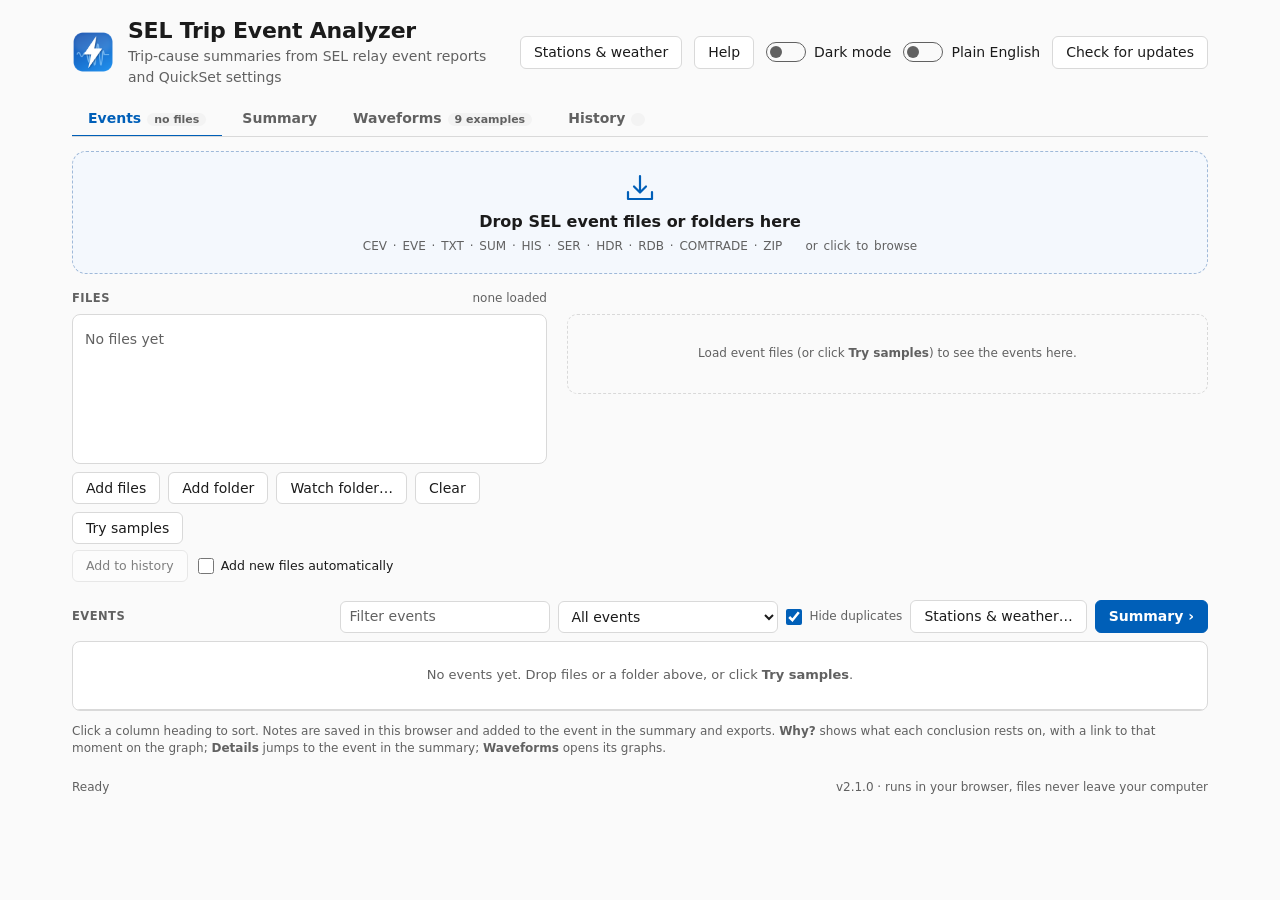
==== commit 4fdd6bbb: "Publish browser version from 95e949f" ====
--- a/index.html
+++ b/index.html
@@ -638,6 +638,7 @@
       <button id="stationsBtn" title="Where each relay is, and the weather at each event">Stations &amp; weather</button>
       <button id="helpBtn" title="Help (F1)">Help</button>
       <label class="switch" title="Dark mode (Ctrl+D)"><input type="checkbox" id="dark"> Dark mode</label>
+      <label class="switch" title="Say things in everyday words instead of relay codes and engineering terms (the codes stay in the details and on hover)"><input type="checkbox" id="plainSw"> Plain English</label>
       <button id="updBtn">Check for updates</button>
     </div>
   </header>
@@ -2140,6 +2141,10 @@
   return (a.tripped ? "TRIP - " : "No trip - ") + parts.join(" ") + (n ? `  [${n} to check]` : "");
 }
 
+// plain-English wording (plain.js), when the page or Node has it
+let plainText = null;
+function usePlain(p) { plainText = p; }
+
 // ---- dates (mirrors datetime.strptime for the formats used)
 function daysIn(y, m) { return [31, (y % 4 === 0 && y % 100 !== 0) || y % 400 === 0 ? 29 : 28, 31, 30, 31, 30, 31, 31, 30, 31, 30, 31][m - 1]; }
 function parseDate(d) {
@@ -2472,7 +2477,8 @@
     shown.forEach((it, idx) => {
       const e = it.e;
       const when = strip(`${e.date} ${e.time}`) || "date n/a";
-      out.push(`${String(idx + 1).padStart(2)}. ${when} | ${relayKey(e)} | ${e.event_type || "?"} | ${shortCause(e, it.s, it.a)}`);
+      if (opts.plain && plainText) out.push(`${String(idx + 1).padStart(2)}. ${when} | ${relayKey(e)} | ${plainText.faultShort(eventCore(e.event_type), it.a.tripped)} | ${plainText.itemSentence(it)}`);
+      else out.push(`${String(idx + 1).padStart(2)}. ${when} | ${relayKey(e)} | ${e.event_type || "?"} | ${shortCause(e, it.s, it.a)}`);
     });
     out.push("");
     out.push(...relationSections(view, number));
@@ -2492,6 +2498,7 @@
       shown.forEach((it, idx) => {
         const n = idx + 1, e = it.e, s = it.s, a = it.a, lbl = it.label;
         out.push(`Event ${n} of ${shown.length}  (${e.kind === "history" ? "history row" : "event report"})`);
+        if (opts.plain && plainText) out.push(`  Plain English: ${plainText.itemSentence(it).replace(/\s+\[\d+ to check\]$/, "")}`);
         out.push(`  Source file : ${e.source}`);
         const relay = [e.relay_id, e.terminal_id].filter(Boolean).join(" / ");
         if (relay) out.push(`  Relay       : ${relay}`);
@@ -2781,7 +2788,7 @@
 /** Split a cause string so TRIP / No trip / CHECK prefixes and [n to check] can be coloured. */
 function tripRuns(text) {
   let runs = [[text, null]];
-  for (const [word, color] of [["Relay TRIPPED", "trip"], ["TRIP", "trip"], ["No trip recorded", "ok"], ["No trip", "ok"], ["CHECK:", "warn"]]) {
+  for (const [word, color] of [["Relay TRIPPED", "trip"], ["Tripped:", "trip"], ["TRIP", "trip"], ["No trip recorded", "ok"], ["No trip", "ok"], ["CHECK:", "warn"]]) {
     if (text.startsWith(word)) { runs = [[word, color], [text.slice(word.length), null]]; break; }
   }
   const lastText = runs[runs.length - 1][0];
@@ -2878,7 +2885,7 @@
 }
 
 const api = {
-  loadFiles, buildReport, reportCsv, viewChoices, prepareView, eventId, relayKey, shortCause, equationHits, CSV_COLUMNS, filterReportText, SHOW_OPTIONS, SORT_OPTIONS, DETAIL_OPTIONS, parseReportText, tripRuns, analyzeEvent, matchSettings, parseCev, parseText,
+  loadFiles, buildReport, usePlain, reportCsv, viewChoices, prepareView, eventId, relayKey, shortCause, equationHits, CSV_COLUMNS, filterReportText, SHOW_OPTIONS, SORT_OPTIONS, DETAIL_OPTIONS, parseReportText, tripRuns, analyzeEvent, matchSettings, parseCev, parseText,
   parseRdb, readText, extOf, ALL_EXTS, EVENT_EXTS, SETTINGS_EXTS, COMTRADE_EXTS, ARCHIVE_EXTS, SETTINGS_TEXT_EXTS, unzip, settingsFromText, nowStamp, eventDatetime, eventCore,
   interpretEventType, interpretTargets, extractSettings, splitWS, strip, splitlines, csvLine, latin1, FAULT_TYPES, fx, fc, pyTitle, elementClass,
   newRec, useComtradeReader, BREAKER_NAMES, TRIP_NAMES, MISOP_CATEGORIES, MISOP_CAUSES, REVIEW_OUTCOMES, REVIEW_COLUMNS, REVIEW_DAYS, CAP_DAYS, reviewDue, suggestReview, reviewRows, reviewLine, reviewCsv, addDays,
@@ -5536,6 +5543,184 @@
 
 </script>
 <script>
+/* SEL Trip Event Analyzer - plain-English wording for people who don't read relay codes.
+ *
+ * Used when "Plain English" is switched on (the Analyzer header, the History page). It only rewords
+ * what the record shows; the codes stay available (in the details and on hover), and causes stay
+ * "possible" exactly as the analysis says.
+ *
+ *   SELPlain.sentence({core, tripped, primary, targets, locNum, locPct, loc, shot}) -> "Tripped: phase A touched ground..."
+ *   SELPlain.faultShort("AG") -> "A to ground"      SELPlain.element("Z1G") -> "Zone 1 distance protection..."
+ *   SELPlain.issue(key) -> [short, long]            SELPlain.cycles(7.75) -> "7.75 cycles (0.13 s)"
+ * Works in browsers (window.SELPlain) and Node.
+ */
+(function (root) {
+"use strict";
+const isNode = typeof module !== "undefined" && module.exports;
+const core = isNode ? require("./core.js") : root.SELCore;
+
+const FAULT_SHORT = { AG: "A to ground", BG: "B to ground", CG: "C to ground", AB: "A and B", BC: "B and C", CA: "C and A",
+  ABG: "A, B to ground", BCG: "B, C to ground", CAG: "C, A to ground", ABC: "All 3 phases", ABCG: "All 3 phases",
+  TRIP: "No fault found", ER: "Record only", TRIG: "Manual record" };
+const FAULT_SENTENCE = {
+  AG: "phase A touched ground", BG: "phase B touched ground", CG: "phase C touched ground",
+  AB: "phases A and B touched each other", BC: "phases B and C touched each other", CA: "phases C and A touched each other",
+  ABG: "phases A and B touched ground", BCG: "phases B and C touched ground", CAG: "phases C and A touched ground",
+  ABC: "all three phases faulted together", ABCG: "all three phases faulted to ground",
+};
+
+/** What kind of protection, in words: from the tripping elements, else from the front-panel targets. */
+const KINDS = [
+  ["comm", "a trip signal from the relay at the other end of the line"],
+  ["dist", null],                          // zone-specific, below
+  ["87", "differential protection (the current going in and out didn't match)"],
+  ["50", "instant overcurrent protection (the current was very high)"],
+  ["51", "timed overcurrent protection (the current stayed too high for too long)"],
+  ["67", "directional overcurrent protection"],
+  ["81", "low-frequency load shedding (the power system's frequency dropped)"],
+  ["27", "low-voltage protection"],
+  ["59", "high-voltage protection"],
+  ["bf", "breaker-failure protection (another breaker didn't open)"],
+  ["sotf", "switch-onto-fault protection (it closed onto a fault)"],
+];
+const zoneText = (z) => (z === "1" ? "Zone 1 distance protection (fast: the fault was close, on this line)"
+  : z === "2" ? "Zone 2 distance protection (slower backup: the fault was near the far end of the line)"
+  : `Zone ${z} distance protection (backup for faults further away)`);
+function kindsOf(primary, targets) {
+  const kinds = new Map();               // kind -> text
+  const add = (k, text) => { if (!kinds.has(k)) kinds.set(k, text); };
+  for (const el of primary || []) {
+    const n = String(el).toUpperCase(), cls = core.elementClass(n);
+    const z = /^(?:Z|M)(\d)/.exec(n) || /\bZ(?:ONE)?\s*-?(\d)/.exec(n) || /ZM0?(\d)/.exec(n);
+    if (/distance/.test(cls)) add("dist" + (z ? z[1] : ""), z ? zoneText(z[1]) : "distance protection");
+    else if (/communications/.test(cls)) add("comm", KINDS[0][1]);
+    else if (/differential/.test(cls)) add("87", KINDS[2][1]);
+    else if (/instantaneous overcurrent/.test(cls)) add("50", KINDS[3][1]);
+    else if (/time-overcurrent/.test(cls)) add("51", KINDS[4][1]);
+    else if (/directional overcurrent/.test(cls)) add("67", KINDS[5][1]);
+    else if (/frequency/.test(cls)) add("81", KINDS[6][1]);
+    else if (/undervoltage/.test(cls)) add("27", KINDS[7][1]);
+    else if (/overvoltage/.test(cls)) add("59", KINDS[8][1]);
+    else if (/breaker failure/.test(cls)) add("bf", KINDS[9][1]);
+    else if (/switch-onto-fault/.test(cls)) add("sotf", KINDS[10][1]);
+  }
+  if (!kinds.size && targets) {
+    const t = ` ${String(targets).toUpperCase()} `;
+    const z = /\bZ(?:ONE)?\s*(\d)\b/.exec(t);
+    if (/\bCOMM\b/.test(t)) add("comm", KINDS[0][1]);
+    if (z) add("dist" + z[1], zoneText(z[1]));
+    if (/\b87/.test(t)) add("87", KINDS[2][1]);
+    if (/\b51/.test(t) || (/\bTIME\b/.test(t) && !z)) add("51", KINDS[4][1]);
+    if (/\b50(?!BF)/.test(t) || (/\bINST\b/.test(t) && !z)) add("50", KINDS[3][1]);
+    if (/\b67/.test(t)) add("67", KINDS[5][1]);
+    if (/\b81|\bFREQ\b/.test(t)) add("81", KINDS[6][1]);
+    if (/\b27/.test(t)) add("27", KINDS[7][1]);
+    if (/\b59/.test(t)) add("59", KINDS[8][1]);
+    if (/\bBF\b|50BF/.test(t)) add("bf", KINDS[9][1]);
+    if (/\bSOTF\b/.test(t)) add("sotf", KINDS[10][1]);
+  }
+  return [...kinds.values()];
+}
+const shortKind = (text) => text.replace(/ \(.*\)$/, "");
+
+function where(r) {
+  if (r.locNum === null || r.locNum === undefined || !Number.isFinite(r.locNum)) return "";
+  if (r.locNum < 0) return "behind the relay (in the other direction from the line)";
+  if (r.locPct !== null && r.locPct !== undefined) {
+    if (r.locPct > 105) return `beyond the end of the line (${r.loc || r.locNum} from the relay)`;
+    return `about ${r.locPct}% of the way along the line (${r.loc || r.locNum} from the relay)`;
+  }
+  return `${r.loc || r.locNum} from the relay (in the relay's distance units)`;
+}
+
+/** One sentence for an event. r: {core, tripped, primary, targets, locNum, locPct, loc, shot, checks} */
+function sentence(r, opts) {
+  opts = opts || {};
+  const c = r.core || core.eventCore(r.et || r.event_type || "");
+  const tokens = String(r.targets || "").toUpperCase().split(/\s+/);
+  const lockout = tokens.includes("LO") || (r.seq || []).some(([, el]) => /^79LO/.test(el));
+  const kinds = kindsOf(r.primary, r.targets);
+  const by = kinds.length ? kinds.map(opts.long ? (x) => x : shortKind).join(" and ") : "";
+  const w = where(r);
+  let s;
+  if (FAULT_SENTENCE[c]) {
+    s = `${r.tripped ? "Tripped" : "No trip"}: ${FAULT_SENTENCE[c]}${w ? " " + w : ""}`;
+    if (r.tripped) s += by ? `; ${by} opened the breaker` : "; the breaker opened";
+    else s += "; the relay recorded it but didn't trip";
+  } else if (c === "TRIP" || (r.tripped && !FAULT_SENTENCE[c])) {
+    s = `Tripped: no fault was found${by ? `; it came from ${by}` : "; the reason isn't in the record (possibly a manual or remote open)"}`;
+  } else if (c === "ER" || c === "TRIG") {
+    s = c === "TRIG" ? "No trip: someone took a manual recording" : "No trip: the relay saw something worth recording, but nothing tripped";
+  } else s = `${r.tripped ? "Tripped" : "No trip"}: event type ${r.et || c || "unknown"}`;
+  if (lockout) s += ". The recloser tried again and then gave up, so the circuit stayed off (lockout)";
+  else if (r.tripped && Number(r.shot) > 0) s += ` (after ${r.shot} reclose${Number(r.shot) === 1 ? "" : "s"})`;
+  s += ".";
+  const n = opts.checks === undefined ? (r.checks || []).length + (r.gaps || []).length : opts.checks;
+  return n && opts.withChecks !== false ? `${s}  [${n} to check]` : s;
+}
+function faultShort(c, tripped) { return FAULT_SHORT[c] || (tripped ? "Tripped" : c || "?"); }
+
+/** A relay element in everyday words (the technical explanation is on the Waveforms page). */
+function element(name) {
+  const n = String(name).toUpperCase();
+  if (/^TRIP\d?$|^3PT$|^TP[ABC]/.test(n)) return "the relay's trip signal";
+  if (/^OUT\d+/.test(n)) return "an output to the breaker or alarms";
+  if (/^IN\d+/.test(n)) return "a wired input (often the breaker position or an outside trip)";
+  if (/^52A/.test(n)) return "breaker closed";
+  if (/^52B/.test(n)) return "breaker open";
+  if (/^79LO/.test(n)) return "recloser gave up (lockout)";
+  if (/^79RS/.test(n)) return "recloser ready";
+  if (/^79CY/.test(n)) return "recloser trying again";
+  if (/^KEY$/.test(n)) return "trip permission sent to the other end";
+  const k = kindsOf([n], "");
+  return k.length ? shortKind(k[0]) : core.elementClass(n) || "a relay logic bit";
+}
+
+/** Issue types in everyday words: [short, long]. */
+const ISSUES = {
+  f_slg: ["Touched ground", "Faults where a phase touched ground"],
+  f_ll: ["Phases touched", "Faults where two phases touched each other"],
+  f_llg: ["Two phases to ground", "Faults where two phases touched ground"],
+  f_3ph: ["All three phases", "Faults on all three phases"],
+  trip_nofault: ["Tripped, no fault", "Trips with no fault and no reason found"],
+  transfer: ["Tripped by other end", "Trips sent from the other end of the line"],
+  underfreq: ["Load shedding", "Load shedding because the system frequency dropped"],
+  lockout: ["Stayed off", "Recloser gave up and the circuit stayed off (lockouts)"],
+  slow_breaker: ["Slow breaker", "Breaker slow to open"],
+  breaker_status: ["Breaker position unclear", "Breaker position not seen, or seen in the wrong order"],
+  unexplained: ["Unexplained trip", "Trips no protection explains"],
+  z1_reach: ["Reached too far", "Fast protection tripped for a fault too far away"],
+  beyond_line: ["Past the line end", "Faults located past the end of the line"],
+  reverse: ["Behind the relay", "Faults behind the relay (the other direction)"],
+  mismatch: ["Record contradicts itself", "Records that contradict themselves"],
+  low_current: ["Weak fault", "Weak faults (possibly a wire on the ground)"],
+  off_freq: ["Frequency off normal", "System frequency off normal"],
+  no_location: ["Distance unknown", "No distance to the fault"],
+  other_check: ["Other checks", "Other things to check"],
+  no_settings: ["No settings", "No relay settings loaded"],
+  summary_only: ["Summary only", "Only a summary of the event (no detailed record)"],
+};
+const issue = (key) => ISSUES[key] || [key, key];
+const cycles = (c, hz) => (c === null || c === undefined ? "" : `${c} cycles (${(c / (hz || 60)).toFixed(2)} s)`);
+
+/** Plain sentence for an Analyzer event item ({e, s, a} from core.prepareView). */
+function itemSentence(it) {
+  const e = it.e, s = it.s || {}, a = it.a;
+  const locNum = e.location && !e.location.includes("$") ? parseFloat(e.location) : null;
+  const ll = parseFloat(s.LL);
+  return sentence({ core: core.eventCore(e.event_type), tripped: a.tripped, primary: a.primary, targets: e.targets, loc: e.location,
+    locNum: Number.isFinite(locNum) ? locNum : null, locPct: Number.isFinite(locNum) && ll ? Math.round(100 * locNum / ll) : null,
+    shot: e.shot, seq: e.sequence.filter((x) => x[2] === "asserted").map(([cy, el]) => [cy, el]), checks: a.checks, gaps: a.gaps });
+}
+
+const api = { sentence, itemSentence, faultShort, element, issue, cycles, kindsOf, where, ISSUES, FAULT_SHORT };
+if (core && core.usePlain) core.usePlain(api);
+if (isNode) module.exports = api;
+else root.SELPlain = api;
+})(typeof window !== "undefined" ? window : globalThis);
+
+</script>
+<script>
 /* SEL Trip History - the analysis behind the history page.
  *
  * Reads the same files as the trip analyzer (through core.js), keeps one record
@@ -5555,6 +5740,7 @@
 const isNode = typeof module !== "undefined" && module.exports;
 const core = isNode ? require("./core.js") : root.SELCore;
 if (isNode) { try { require("./analysis.js"); } catch (e) { /* COMTRADE reader is optional */ } }
+const Plain = isNode ? require("./plain.js") : root.SELPlain;
 
 const DAY = 86400e3;
 const has = (o, k) => Object.prototype.hasOwnProperty.call(o, k);
@@ -6193,7 +6379,12 @@
 const fmtDate = (ms) => (ms === null || ms === undefined ? "-" : isoDate(ms));
 const fmtWhen = (r) => (r.ms === null ? `${r.rawDate} ${r.rawTime}`.trim() || "(no date)" : `${r.date} ${r.time.slice(0, 8)}`);
 const arrow = (t) => (t.dir === "up" ? "▲ " : t.dir === "down" ? "▼ " : "") + t.label;
-const issueList = (r) => r.issues.filter((x) => ISSUE[x.key].group !== "data").map((x) => ISSUE[x.key].label + (x.detail && !FAULT_KEYS[x.detail] ? ` (${x.detail})` : "")).join("; ");
+/** Issue names, technical or in everyday words. */
+const issueLabel = (k, plain) => (plain && Plain ? Plain.issue(k)[1] : ISSUE[k].label);
+const issueShort = (k, plain) => (plain && Plain ? Plain.issue(k)[0] : ISSUE[k].short);
+const issueList = (r, plain) => r.issues.filter((x) => ISSUE[x.key].group !== "data").map((x) => issueLabel(x.key, plain) + (x.detail && !FAULT_KEYS[x.detail] ? ` (${x.detail})` : "")).join("; ");
+/** An event in one line: the analysis's summary, or a plain-English sentence. */
+const whatHappened = (r, plain) => (plain && Plain ? Plain.sentence(r, { withChecks: false }) : r.short.replace(/\s+\[\d+ to check\]$/, ""));
 const WX_LABEL = { lightning: "thunderstorm", wind: "wind", ice: "ice/snow", rain: "heavy rain", heat: "heat" };
 const trendWords = (t) => (t.days >= 360 ? `${t.recent} in the last year vs ${t.prev} the year before` : `${t.recent} in the last ${t.days} days vs ${t.prev} before`);
 const whereText = (L) => `${L.relay}${L.station && L.station !== "Unassigned" ? ` (${L.station})` : ""}`;
@@ -6210,6 +6401,7 @@
 /** opts: {station, relay, sections: {overview, ranking, recurring, hotspots, trends, matrix, details, events, worklog}, top, notes} */
 function reportBlocks(model, opts) {
   opts = opts || {};
+  const PL = !!opts.plain;
   const sec = Object.assign({ overview: true, ranking: true, recurring: true, hotspots: true, trends: true, breakers: true, weather: true, customers: true, reviews: true, matrix: true, details: true, events: true, worklog: true }, opts.sections || {});
   const S = scoped(model, opts);
   const recs = S.records;
@@ -6246,14 +6438,14 @@
     blocks.push(["note", "Score = trips (older ones count less, half-life " + model.cfg.halfLifeDays + " days) + severity of the issues + recurring issues and hot spots, raised 30% when trips are increasing."]);
     blocks.push(["table", ["Rank", "Location", "Trips", "Last trip", "Trend", "Main issues", "Score"],
       S.relays.slice(0, opts.top || 25).map((L) => [String(L.rank), whereText(L), String(L.trips), fmtDate(L.lastTrip), `${arrow(L.trend)} (${L.trend.recent} vs ${L.trend.prev}${L.trend.basis === "year" ? ", yearly" : ""})`,
-        L.top.map((t) => `${t.label} ${t.n}${t.recurring ? " (recurring)" : ""}`).join("; ") || "-", String(L.score)]),
+        L.top.map((t) => `${issueLabel(t.key, PL)} ${t.n}${t.recurring ? " (recurring)" : ""}`).join("; ") || "-", String(L.score)]),
       [7, 20, 7, 12, 16, 30, 8]]);
   }
   if (sec.recurring) {
     blocks.push(["h1", "Recurring issues"]);
     if (!S.recurring.length) blocks.push(["para", `No issue happened ${model.cfg.recurMin} or more times within ${model.cfg.recurDays} days at one location.`]);
     else blocks.push(["table", ["Location", "Issue", "How often", "Most recent", "Trend", "Events"],
-      S.recurring.map((x) => [whereText(x), x.label + (x.clearing ? ` (${x.clearing.first} → ${x.clearing.last} cycles)` : ""),
+      S.recurring.map((x) => [whereText(x), issueLabel(x.key, PL) + (x.clearing ? ` (${x.clearing.first} → ${x.clearing.last} cycles)` : ""),
         `${x.inWindow} in ${x.windowDays} days (${x.total} in all)`, fmtDate(x.last), arrow(x.trend),
         x.allIds.map((id) => fmtDate(model.byId.get(id).ms)).join(", ")]), [18, 22, 15, 11, 10, 24]]);
   }
@@ -6272,7 +6464,7 @@
     blocks.push(["note", `Trip occasions (a reclose sequence counts once) in the last ${model.cfg.trendDays} days against the ${model.cfg.trendDays} days before, and the last year against the year before, ending ${fmtDate(model.anchor)}. A recent rise is reported first; otherwise the year-on-year change.`]);
     const rows = S.relays.filter((L) => L.trend.dir === "up" || L.trend.dir === "down").map((L) => [whereText(L), arrow(L.trend), trendWords(L.trend)]);
     const issueRows = [];
-    for (const L of S.relays) for (const [key, t] of Object.entries(L.issueTrends)) if ((t.dir === "up" || t.dir === "down") && ISSUE[key].group !== "data") issueRows.push([whereText(L), ISSUE[key].label, arrow(t), trendWords(t)]);
+    for (const L of S.relays) for (const [key, t] of Object.entries(L.issueTrends)) if ((t.dir === "up" || t.dir === "down") && ISSUE[key].group !== "data") issueRows.push([whereText(L), issueLabel(key, PL), arrow(t), trendWords(t)]);
     if (rows.length) blocks.push(["table", ["Location", "Trips", "Compared"], rows, [34, 20, 46]]);
     else blocks.push(["para", "No location's trip count changed much."]);
     if (issueRows.length) { blocks.push(["h2", "By issue"]); blocks.push(["table", ["Location", "Issue", "Trend", "Compared"], issueRows, [24, 30, 16, 30]]); }
@@ -6295,7 +6487,8 @@
       blocks.push(["h1", "Customer impact (last 12 months)"]);
       blocks.push(["note", `Estimate: each trip interrupts every customer on the circuit; ${model.cfg.sustained === "all" ? "every trip counts as sustained" : "a recloser lockout is a sustained interruption and other trips are momentary"}. Trips in the 12 months to ${fmtDate(model.anchor)}.`]);
       blocks.push(["kv", [["Customers served", `${c.served.toLocaleString("en-US")} on ${plural(c.locations, "circuit")}${c.missing ? ` (${c.missing} without a customer count)` : ""}`],
-        ["SAIFI (estimate)", `${c.saifi.toFixed(2)} sustained interruptions per customer`], ["MAIFI (estimate)", `${c.maifi.toFixed(2)} momentary interruptions per customer`]]]);
+        [PL ? "Outages per customer" : "SAIFI (estimate)", `${c.saifi.toFixed(2)} sustained interruptions per customer${PL ? " (SAIFI, estimate)" : ""}`],
+        [PL ? "Blinks per customer" : "MAIFI (estimate)", `${c.maifi.toFixed(2)} momentary interruptions per customer${PL ? " (MAIFI, estimate)" : ""}`]]]);
       blocks.push(["table", ["Location", "Customers", "Trips", "Sustained", "Sustained customer interruptions", "Momentary customer interruptions"], rows, [28, 12, 9, 11, 22, 18]]);
     }
   }
@@ -6315,18 +6508,18 @@
       blocks.push(["note", "Weather in the station's area at the hour of each trip (Open-Meteo). A storm makes weather a likely cause; repeat trips in calm weather point to the line itself."]);
       blocks.push(["table", ["Location", "Trips with weather", "In storms", "Calm", "Storm share", "What kind"], rows, [26, 12, 10, 10, 10, 32]]);
       const calmRec = S.recurring.filter((x) => x.weatherNote);
-      if (calmRec.length) blocks.push(["bullets", calmRec.map((x) => `${whereText(x)}, ${x.label.toLowerCase()}: ${x.weatherNote}`)]);
+      if (calmRec.length) blocks.push(["bullets", calmRec.map((x) => `${whereText(x)}, ${issueLabel(x.key, PL).toLowerCase()}: ${x.weatherNote}`)]);
     }
   }
   if (sec.matrix && S.relays.length) {
     const keys = ISSUES.filter((I) => I.group !== "data" && S.relays.some((L) => L.counts[I.key])).map((I) => I.key);
     if (keys.length) {
       blocks.push(["h1", "Issue counts by location"]);
-      const short = (k) => ISSUE[k].short;
+      const short = (k) => issueShort(k, PL);
       const show = keys.slice(0, 9);
       blocks.push(["table", ["Location"].concat(show.map(short)), S.relays.map((L) => [whereText(L)].concat(show.map((k) => String(L.counts[k] || "")))),
         [100 - 9 * show.length].concat(show.map(() => 9))]);
-      if (keys.length > show.length) blocks.push(["note", `Also found: ${keys.slice(show.length).map((k) => ISSUE[k].label).join(", ")}.`]);
+      if (keys.length > show.length) blocks.push(["note", `Also found: ${keys.slice(show.length).map((k) => issueLabel(k, PL)).join(", ")}.`]);
     }
   }
   if (sec.details) {
@@ -6337,17 +6530,17 @@
       const img = opts.chart ? opts.chart("relay", L) : null;
       if (img) blocks.push(img);
       const bl = [];
-      for (const x of L.recurring) bl.push(`Recurring: ${x.label}, ${x.inWindow} times in ${x.windowDays} days (${x.total} in all). ${x.weatherNote ? x.weatherNote + " " : ""}${x.advice}`);
+      for (const x of L.recurring) bl.push(`Recurring: ${issueLabel(x.key, PL)}, ${x.inWindow} times in ${x.windowDays} days (${x.total} in all). ${x.weatherNote ? x.weatherNote + " " : ""}${x.advice}`);
       if (L.breaker && L.breaker.n) bl.push(`Breaker: ${L.breaker.verdict}. ${L.breaker.ops} operations, ${L.breaker.kA} kA interrupted.`);
       if (L.wx.known) bl.push(`Weather: ${L.wx.storm} of ${L.wx.known} trips in storms${Object.keys(L.wx.kinds).length ? ` (${topEntries(L.wx.kinds, 4).map(([k, n]) => `${WX_LABEL[k] || k} ${n}`).join(", ")})` : ""}.`);
       for (const h of L.hotspots) bl.push(`Hot spot: ${h.n} faults at ${fx(h.from, 2)} to ${fx(h.to, 2)}${h.pct !== null ? ` (~${h.pct}% of the line)` : ""}, ${fmtDate(h.first)} to ${fmtDate(h.last)}.`);
-      for (const [key, n] of topEntries(L.counts, 12)) if (!L.recurring.some((x) => x.key === key)) bl.push(`${ISSUE[key].label}: ${n}`);
+      for (const [key, n] of topEntries(L.counts, 12)) if (!L.recurring.some((x) => x.key === key)) bl.push(`${issueLabel(key, PL)}: ${n}`);
       const ph = ["A", "B", "C"].filter((p) => L.phases[p]).map((p) => `phase ${p} ${L.phases[p]}`).concat(L.phases.G ? [`ground ${L.phases.G}`] : []);
       if (ph.length) bl.push(`Faulted phases: ${ph.join(", ")}`);
       if (bl.length) blocks.push(["bullets", bl]);
       if (sec.worklog && L.worklog.length) blocks.push(["bullets", L.worklog.map((w) => `Work done ${w.date}: ${w.text}`)]);
       if (sec.events) blocks.push(["table", ["Date", "Event", "What happened", "Issues"],
-        L.records.map((r) => [fmtWhen(r), r.et || "-", r.short.replace(/\s+\[\d+ to check\]$/, ""), issueList(r) || "-"]), [17, 9, 44, 30]]);
+        L.records.map((r) => [fmtWhen(r), PL && Plain ? Plain.faultShort(r.core, r.tripped) : r.et || "-", whatHappened(r, PL), issueList(r, PL) || "-"]), [17, 9, 44, 30]]);
     }
   }
   blocks.push(["note", "Automated interpretation of relay records: confirm against the event reports and settings before acting on it."]);
@@ -6383,12 +6576,12 @@
 const csvField = (v) => { v = v === null || v === undefined ? "" : String(v); return /[",\r\n]/.test(v) ? '"' + v.replace(/"/g, '""') + '"' : v; };
 const csv = (rows) => rows.map((r) => r.map(csvField).join(",")).join("\r\n") + "\r\n";
 const EVENT_COLUMNS = ["Date", "Time", "Station", "Relay", "Event type", "Tripped", "Fault", "Phases", "Location", "% of line",
-  "Clearing (cycles)", "Issues", "What happened", "Items to check", "Confidence", "Recurring", "Hot spot", "Weather", "Review", "Decide by", "Source files"];
+  "Clearing (cycles)", "Issues", "What happened", "In plain English", "Items to check", "Confidence", "Recurring", "Hot spot", "Weather", "Review", "Decide by", "Source files"];
 function eventsCsv(model, opts) {
   const S = scoped(model, opts || {});
   const recurIds = new Set(S.recurring.flatMap((x) => x.allIds)), hotIds = new Set(S.hotspots.flatMap((h) => h.ids));
   return csv([EVENT_COLUMNS].concat(S.records.map((r) => [r.date || r.rawDate, r.time || r.rawTime, r.stationName, r.relay, r.et, r.tripped ? "Yes" : "No",
-    r.fault ? "Yes" : "No", r.phases, r.loc, r.locPct ?? "", r.clearCyc ?? "", issueList(r), r.short, r.checks.join(" | "), r.confidence,
+    r.fault ? "Yes" : "No", r.phases, r.loc, r.locPct ?? "", r.clearCyc ?? "", issueList(r), r.short, Plain ? Plain.sentence(r, { withChecks: false }) : "", r.checks.join(" | "), r.confidence,
     recurIds.has(r.id) ? "Yes" : "", hotIds.has(r.id) ? "Yes" : "", r.wx ? r.wx.text : "", r.review ? ({ correct: "Correct operation", misop: "Misoperation", na: "Not applicable" }[r.review.outcome] || r.review.outcome) + (r.review.category ? ` - ${r.review.category}` : "") : r.reviewStatus === "overdue" ? "Overdue" : r.tripped ? "Not reviewed" : "", r.reviewDue, r.sources.map((s) => s.path).join(" | ")])));
 }
 const LOCATION_COLUMNS = ["Rank", "Station", "Relay", "Score", "Events", "Trips", "Faults", "First event", "Last trip", "Trend",
@@ -6405,7 +6598,7 @@
 const api = {
   analyzeFiles, buildModel, mergeRecords, combineTrends, changes, breakerHealth, fitLine, WX_LABEL, issuesFor, trendOf, bestWindow, hotSpots, monthRange,
   reportBlocks, blocksToText, eventsCsv, locationsCsv, EVENT_COLUMNS, LOCATION_COLUMNS,
-  ISSUES, ISSUE, GROUPS, DEFAULTS, trendWords, isoDate, monthKey, fmtWhen, issueList, whereText, arrow,
+  ISSUES, ISSUE, GROUPS, DEFAULTS, trendWords, issueLabel, issueShort, whatHappened, isoDate, monthKey, fmtWhen, issueList, whereText, arrow,
 };
 if (isNode) module.exports = api;
 else root.SELHistory = api;
@@ -6588,6 +6781,10 @@
 };
 const SNAP = opts.snapshot || null;          // a read-only snapshot: the data comes with the page
 const reviewsMap = () => (SNAP ? SNAP.reviews || {} : shared.get("reviews", {}));
+/** Plain English or engineering wording: one switch, shared with the Trip Analyzer. */
+const plainOn = () => shared.get("plain", SNAP && SNAP.plain !== undefined ? !!SNAP.plain : false);
+const PL = window.SELPlain;
+const IL = (k) => H.issueLabel(k, state.plain), IS = (k) => H.issueShort(k, state.plain);
 const noteOf = (id) => (state.sharedNotes && state.sharedNotes[id]) || state.notes[id] || "";
 if (SNAP) root.classList.add("hx-snap");
 const MAIN = { id: "main", name: "Main history" };
@@ -6667,12 +6864,12 @@
   const rec = new Set(m.recurring.filter((x) => x.allIds.includes(r.id)).map((x) => x.key));
   const hot = m.hotspots.some((h) => h.ids.includes(r.id));
   const list = r.issues.filter((x) => H.ISSUE[x.key].group !== "data");
-  const chips = list.slice(0, max || 9).map((x) => `<span class="chip${rec.has(x.key) ? " rec" : ""}" ${rec.has(x.key) ? 'data-tip="Recurring at this location"' : ""}>${esc(H.ISSUE[x.key].short)}${x.detail && !/^[ABC]+G?$/.test(x.detail) ? " " + esc(x.detail) : ""}</span>`);
-  if (hot) chips.push('<span class="chip hot" data-tip="Part of a fault hot spot (same distance as other faults)">hot spot</span>');
-  if (r.pair) chips.push(`<span class="chip pair" data-tip="Same fault seen from the other end">↔ ${esc(r.pair)}</span>`);
+  const chips = list.slice(0, max || 9).map((x) => `<span class="chip${rec.has(x.key) ? " rec" : ""}" ${rec.has(x.key) ? 'data-tip="Recurring at this location"' : ""}>${esc(IS(x.key))}${x.detail && !/^[ABC]+G?$/.test(x.detail) ? " " + esc(x.detail) : ""}</span>`);
+  if (hot) chips.push(`<span class="chip hot" data-tip="Part of a fault hot spot (same distance as other faults)">${state.plain ? "same spot again" : "hot spot"}</span>`);
+  if (r.pair) chips.push(`<span class="chip pair" data-tip="Same fault seen from the other end">${state.plain ? "also seen at " : "↔ "}${esc(r.pair)}</span>`);
   if (r.reviewStatus === "misop") chips.push(`<span class="chip rec" data-tip="${esc("PRC-004 review: misoperation" + (r.review.category ? "\n" + r.review.category : "") + (r.review.cause ? "\nCause: " + r.review.cause : ""))}">misoperation</span>`);
   else if (r.reviewStatus === "overdue") chips.push(`<span class="chip hot" data-tip="${esc(`Not reviewed: the decision was due ${r.reviewDue}`)}">review overdue</span>`);
-  if (r.occSize > 1) chips.push(`<span class="chip" data-tip="Part of a sequence of ${r.occSize} reports (recloses) on this relay">seq ×${r.occSize}</span>`);
+  if (r.occSize > 1) chips.push(`<span class="chip" data-tip="Part of a sequence of ${r.occSize} reports (recloses) on this relay">${state.plain ? `${r.occSize} tries` : `seq ×${r.occSize}`}</span>`);
   return chips.join("");
 }
 
@@ -6928,6 +7125,8 @@
 
 // ---------------------------------------------------------------- top-level render
 function render() {
+  state.plain = plainOn();
+  root.classList.toggle("hx-plain", !!state.plain);
   watchStatus();
   const m = state.model;
   const has = !!(m && m.records.length) || state.files.length;
@@ -6990,7 +7189,7 @@
         <li data-relay="${esc(L.key)}" tabindex="0">
           <span class="rank${L.rank === 1 ? " r1" : ""}">${L.rank}</span>
           <span style="min-width:0;display:block;overflow:hidden"><span class="name">${where(L)}</span>
-            <span class="meta">${L.recurring.length ? `<span class="trip">${L.recurring.map((x) => esc(H.ISSUE[x.key].short.toLowerCase())).join(", ")} recurring</span> · ` : ""}${plural(L.tripOccasions, "trip")} · last ${fmtDate(L.lastTrip)}</span>
+            <span class="meta">${L.recurring.length ? `<span class="trip">${L.recurring.map((x) => esc(IS(x.key).toLowerCase())).join(", ")} recurring</span> · ` : ""}${plural(L.tripOccasions, "trip")} · last ${fmtDate(L.lastTrip)}</span>
             <span class="scorebar" data-tip="Score ${L.score}"><i style="width:${(100 * L.score / maxScore).toFixed(0)}%"></i></span></span>
           <span class="sp" data-tip="Trips per month, last 12 months">${sparkSvg(L.spark)}</span>
           <span style="text-align:right">${trendHtml(L.trend)}</span>
@@ -7000,7 +7199,7 @@
       <div class="card-head"><h2>Recurring issues</h2><button class="link" data-go="issues">Issues →</button></div>
       ${m.recurring.length ? m.recurring.slice(0, 7).map((x, i) => `
         <div class="recur" data-recur="${i}" tabindex="0">
-          <div class="top"><span class="what">${esc(x.label)}</span><span>${trendHtml(x.trend)}</span></div>
+          <div class="top"><span class="what">${esc(IL(x.key))}</span><span>${trendHtml(x.trend)}</span></div>
           <div class="where">${where(x)} · ${x.inWindow} times in ${x.windowDays} days${x.total > x.inWindow ? ` (${x.total} in all)` : ""} · last ${fmtDate(x.last)}${x.clearing ? ` · ${x.clearing.first} → ${x.clearing.last} cycles` : ""}</div>
         </div>`).join("") : `<p class="hint">Nothing happened ${state.cfg.recurMin} or more times within the recurrence window at one location.</p>`}
     </div>
@@ -7011,15 +7210,15 @@
     <div class="card"><div class="card-head"><h2>Weather</h2><span class="hint">${m.wx.known ? `${m.wx.known} trips with weather` : ""}</span></div>
       ${m.wx.known ? `<p style="margin:0 0 8px"><b>${m.wx.storm}</b> of ${m.wx.known} trips (${Math.round(100 * m.wx.storm / m.wx.known)}%) happened in storms${Object.keys(m.wx.kinds).length ? `: ${Object.entries(m.wx.kinds).sort((a, b) => b[1] - a[1]).map(([k, n]) => `${esc(H.WX_LABEL[k] || k)} ${n}`).join(", ")}` : ""}.</p>
         <table class="t"><tbody>${m.relays.filter((L) => L.wx.known).sort((a, b) => b.wx.known - a.wx.known).slice(0, 8).map((L) => `<tr class="click" data-relay="${esc(L.key)}"><td>${where(L)}</td><td class="num">${L.wx.calm} calm · ${L.wx.storm} storm</td><td style="width:40%"><span class="scorebar" style="margin:0"><i style="width:${Math.round(100 * L.wx.storm / L.wx.known)}%;background:var(--c-nofault)"></i></span></td></tr>`).join("")}</tbody></table>
-        ${m.recurring.filter((x) => x.weatherNote).map((x) => `<p class="hint" style="margin:6px 0 0"><b>${esc(x.relay)}</b>, ${esc(x.label.toLowerCase())}: ${esc(x.weatherNote)}</p>`).join("")}`
+        ${m.recurring.filter((x) => x.weatherNote).map((x) => `<p class="hint" style="margin:6px 0 0"><b>${esc(x.relay)}</b>, ${esc(IL(x.key).toLowerCase())}: ${esc(x.weatherNote)}</p>`).join("")}`
         : `<p class="hint">Set where each station is and look up the weather at each trip: storms explain some trips; repeat trips in calm weather point to the line itself.</p><button id="hx-ovWx" class="nosnap">Set up weather</button>`}</div>
   </div>` : ""}
   ${m.customers || m.reviews.reviewed ? `<div class="grid2 even">
     ${m.customers ? `<div class="card"><div class="card-head"><h2>Customer impact</h2><span class="hint">last 12 months · estimate</span></div>
-      <div class="stats" style="margin:0 0 10px"><div class="stat"><div class="v">${m.customers.saifi.toFixed(2)}</div><div class="l">SAIFI: sustained interruptions per customer</div></div>
-        <div class="stat"><div class="v">${m.customers.maifi.toFixed(2)}</div><div class="l">MAIFI: momentary per customer</div></div>
+      <div class="stats" style="margin:0 0 10px"><div class="stat"><div class="v">${m.customers.saifi.toFixed(2)}</div><div class="l">${state.plain ? "outages per customer (SAIFI)" : "SAIFI: sustained interruptions per customer"}</div></div>
+        <div class="stat"><div class="v">${m.customers.maifi.toFixed(2)}</div><div class="l">${state.plain ? "blinks per customer (MAIFI)" : "MAIFI: momentary per customer"}</div></div>
         <div class="stat"><div class="v">${m.customers.served.toLocaleString()}</div><div class="l">customers on ${plural(m.customers.locations, "circuit")}</div></div></div>
-      <table class="t"><thead><tr><th>Location</th><th class="r">Customers</th><th class="r">Sustained</th><th class="r">Momentary</th></tr></thead><tbody>${m.customers.ranked.slice(0, 6).map((L) => `<tr class="click" data-relay="${esc(L.key)}"><td>${where(L)}</td><td class="r num">${L.cust.customers.toLocaleString()}</td><td class="r num">${L.cust.ci.toLocaleString()}</td><td class="r num">${L.cust.cmi.toLocaleString()}</td></tr>`).join("")}</tbody></table>
+      <table class="t"><thead><tr><th>Location</th><th class="r">Customers</th><th class="r">${state.plain ? "Customer outages" : "Sustained"}</th><th class="r">${state.plain ? "Blinks" : "Momentary"}</th></tr></thead><tbody>${m.customers.ranked.slice(0, 6).map((L) => `<tr class="click" data-relay="${esc(L.key)}"><td>${where(L)}</td><td class="r num">${L.cust.customers.toLocaleString()}</td><td class="r num">${L.cust.ci.toLocaleString()}</td><td class="r num">${L.cust.cmi.toLocaleString()}</td></tr>`).join("")}</tbody></table>
       <p class="hint" style="margin:6px 0 0">Customer interruptions = customers × trips${state.cfg.sustained === "all" ? "" : " (a lockout is sustained, other trips momentary)"}.${m.customers.missing ? ` ${plural(m.customers.missing, "location")} have no customer count (Files & settings).` : ""}</p></div>` : ""}
     ${m.reviews.reviewed ? `<div class="card"><div class="card-head"><h2>PRC-004 reviews</h2><span class="hint">from the Trip Analyzer</span></div>
       <div class="stats" style="margin:0 0 10px"><div class="stat"><div class="v">${m.reviews.reviewed}/${m.reviews.trips}</div><div class="l">trips reviewed</div></div>
@@ -7106,7 +7305,7 @@
   const issueRows = Object.entries(L.counts).filter(([key]) => H.ISSUE[key].group !== "data").sort((a, b) => b[1] - a[1]).map(([key, n]) => {
     const t = L.issueTrends[key], rec = L.recurring.find((x) => x.key === key);
     const ids = L.records.filter((r) => r.issues.some((x) => x.key === key)).map((r) => r.id);
-    return `<tr class="click" data-recur-ids="${esc(ids.join("\n"))}"><td>${esc(H.ISSUE[key].label)}${rec ? ' <span class="chip rec">recurring</span>' : ""}</td><td class="r num">${n}</td><td>${trendHtml(t)}</td><td class="muted">${esc(H.trendWords(t))}</td></tr>`;
+    return `<tr class="click" data-recur-ids="${esc(ids.join("\n"))}"><td>${esc(IL(key))}${rec ? ' <span class="chip rec">recurring</span>' : ""}</td><td class="r num">${n}</td><td>${trendHtml(t)}</td><td class="muted">${esc(H.trendWords(t))}</td></tr>`;
   }).join("");
   const stFrom = { record: "from the event files", settings: "from the settings", folder: "from the folder name", override: "set by you", none: "not in the files" }[L.stationFrom] || "";
   return `
@@ -7132,7 +7331,7 @@
   </div>
   ${L.recurring.length ? `<div class="card section"><div class="card-head"><h2>Recurring here</h2></div>${L.recurring.map((x) => `
     <div class="recur" data-recur-ids="${esc(x.allIds.join("\n"))}" tabindex="0">
-      <div class="top"><span class="what">${esc(x.label)}${x.clearing ? ` <span class="trip">${x.clearing.first} → ${x.clearing.last} cycles</span>` : ""}</span><span>${trendHtml(x.trend)}</span></div>
+      <div class="top"><span class="what">${esc(IL(x.key))}${x.clearing ? ` <span class="trip">${x.clearing.first} → ${x.clearing.last} cycles</span>` : ""}</span><span>${trendHtml(x.trend)}</span></div>
       <div class="where">${x.inWindow} times in ${x.windowDays} days (${fmtDate(x.from)} to ${fmtDate(x.to)}) · ${x.total} in all · last ${fmtDate(x.last)}${Object.keys(x.phases).length ? " · " + Object.entries(x.phases).map(([p, n]) => `${esc(p)} ${n}`).join(", ") : ""}</div>
       ${x.weatherNote ? `<div class="advice"><b>Weather:</b> ${esc(x.weatherNote)}</div>` : ""}
       <div class="advice">${esc(x.advice)}</div>
@@ -7166,8 +7365,12 @@
     ${[...L.records].reverse().map((r) => evRow(r, false)).join("")}</tbody></table></div>
   </div>`;
 }
+function evType(r) {
+  const t = state.plain ? PL.faultShort(r.core, r.tripped) : r.et || (r.tripped ? "TRIP" : "–");
+  return r.tripped ? `<span class="trip">${esc(t)}</span>` : esc(t);
+}
 function evRow(r, withWhere) {
-  return `<tr class="click" data-id="${esc(r.id)}"><td class="num" style="white-space:nowrap">${esc(H.fmtWhen(r))}</td>${withWhere ? `<td>${esc(r.relay)}<div class="hint">${esc(r.stationName)}</div></td>` : ""}<td style="white-space:nowrap">${r.tripped ? `<span class="trip">${esc(r.et || "TRIP")}</span>` : esc(r.et || "–")}</td><td>${esc(r.short.replace(/^(TRIP|No trip) - /, "").replace(/\s+\[\d+ to check\]$/, ""))}${r.checks.length ? ` <span class="warn" data-tip="${esc(r.checks.join("\n"))}">· ${plural(r.checks.length, "item")} to check</span>` : ""}</td><td>${issueChips(r)}${wxTag(r)}</td></tr>`;
+  return `<tr class="click" data-id="${esc(r.id)}"><td class="num" style="white-space:nowrap">${esc(H.fmtWhen(r))}</td>${withWhere ? `<td>${esc(r.relay)}<div class="hint">${esc(r.stationName)}</div></td>` : ""}<td style="white-space:nowrap" data-tip="${esc([r.et, r.targets].filter(Boolean).join(" · "))}">${evType(r)}</td><td>${esc(state.plain ? H.whatHappened(r, true).replace(/^(Tripped|No trip): /, "") : r.short.replace(/^(TRIP|No trip) - /, "").replace(/\s+\[\d+ to check\]$/, ""))}${r.checks.length ? ` <span class="warn" data-tip="${esc(r.checks.join("\n"))}">· ${plural(r.checks.length, "item")} to check</span>` : ""}</td><td>${issueChips(r)}${wxTag(r)}</td></tr>`;
 }
 function openStation(L) {
   $("stHint").textContent = `${L.relay} is at ${L.station}. Set it if the files don't say, or to group relays differently. Applies to every event from this relay.`;
@@ -7187,23 +7390,23 @@
   el.innerHTML = `
   <div class="card">
     <div class="card-head"><h2>Issues at each location</h2><span class="hint">Times each issue happened (a reclose sequence counts once). <u>Underlined</u> = recurring. Click a cell to see the events.</span></div>
-    <div class="tablewrap"><table class="t heat"><thead><tr><th>Location</th>${keys.map((k) => `<th class="v" data-tip="${esc(H.ISSUE[k].label + "\n" + H.ISSUE[k].advice)}">${esc(H.ISSUE[k].short)}</th>`).join("")}</tr></thead><tbody>
-    ${m.relays.map((L) => `<tr><td style="white-space:nowrap"><button class="link" data-relay="${esc(L.key)}">${esc(L.relay)}</button><div class="hint">${esc(L.station)}</div></td>${keys.map((k) => { const n = L.counts[k] || 0; const rec = L.recurring.some((x) => x.key === k); return `<td class="h${rec ? " rec" : ""}" style="${shade(n)}" data-cell="${esc(L.key)}|${k}" ${n ? `data-tip="${esc(`${L.relay}: ${H.ISSUE[k].label} ${n}×${rec ? " (recurring)" : ""}\n${H.trendWords(L.issueTrends[k])}`)}"` : ""}>${n || ""}</td>`; }).join("")}</tr>`).join("")}
+    <div class="tablewrap"><table class="t heat"><thead><tr><th>Location</th>${keys.map((k) => `<th class="v" data-tip="${esc(IL(k) + "\n" + H.ISSUE[k].advice)}">${esc(IS(k))}</th>`).join("")}</tr></thead><tbody>
+    ${m.relays.map((L) => `<tr><td style="white-space:nowrap"><button class="link" data-relay="${esc(L.key)}">${esc(L.relay)}</button><div class="hint">${esc(L.station)}</div></td>${keys.map((k) => { const n = L.counts[k] || 0; const rec = L.recurring.some((x) => x.key === k); return `<td class="h${rec ? " rec" : ""}" style="${shade(n)}" data-cell="${esc(L.key)}|${k}" ${n ? `data-tip="${esc(`${L.relay}: ${IL(k)} ${n}×${rec ? " (recurring)" : ""}\n${H.trendWords(L.issueTrends[k])}`)}"` : ""}>${n || ""}</td>`; }).join("")}</tr>`).join("")}
     <tr><td><b>All</b></td>${keys.map((k) => `<td class="h num" style="font-weight:600" data-cell="|${k}">${m.relays.reduce((a, L) => a + (L.counts[k] || 0), 0)}</td>`).join("")}</tr>
     </tbody></table></div>
   </div>
   <div class="card section">
     <div class="card-head"><h2>Recurring issues</h2><span class="hint">Faults ${state.cfg.recurMin}+ times in ${state.cfg.recurDays} days; anything else ${state.cfg.recurMin}+ times in ${state.cfg.recurDaysOther} days, at one location. Change this in Files &amp; settings.</span></div>
     ${m.recurring.length ? `<div class="tablewrap"><table class="t"><thead><tr><th>Location</th><th>Issue</th><th>How often</th><th>Latest</th><th>Trend</th><th>What to do</th></tr></thead><tbody>
-    ${m.recurring.map((x, i) => `<tr class="click" data-recur="${i}"><td>${where(x)}</td><td><b>${esc(x.label)}</b>${x.clearing ? `<div class="trip">${x.clearing.first} → ${x.clearing.last} cycles</div>` : ""}</td><td class="num">${x.inWindow} in ${x.windowDays} d<div class="hint">${x.total} in all</div></td><td class="num">${fmtDate(x.last)}</td><td>${trendHtml(x.trend)}</td><td class="hint" style="max-width:340px">${esc(x.advice)}</td></tr>`).join("")}
+    ${m.recurring.map((x, i) => `<tr class="click" data-recur="${i}"><td>${where(x)}</td><td><b>${esc(IL(x.key))}</b>${x.clearing ? `<div class="trip">${x.clearing.first} → ${x.clearing.last} cycles</div>` : ""}</td><td class="num">${x.inWindow} in ${x.windowDays} d<div class="hint">${x.total} in all</div></td><td class="num">${fmtDate(x.last)}</td><td>${trendHtml(x.trend)}</td><td class="hint" style="max-width:340px">${esc(x.advice)}</td></tr>`).join("")}
     </tbody></table></div>` : '<p class="hint">None found.</p>'}
   </div>
   <div class="card section">
     <div class="card-head"><h2>Issue trends, all locations</h2></div>
     <div class="tablewrap"><table class="t"><thead><tr><th>Issue</th><th class="r">Times</th><th class="r">Locations</th><th>Trend</th><th></th><th>Last 12 months</th></tr></thead><tbody>
-    ${m.issues.filter((x) => x.group !== "data").map((x) => `<tr class="click" data-issue="${x.key}"><td>${esc(x.label)}</td><td class="r num">${x.n}</td><td class="r num">${x.relays}</td><td>${trendHtml(x.trend)}</td><td class="muted">${esc(H.trendWords(x.trend))}</td><td>${sparkSvg(x.monthly.slice(-12), 110, 22)}</td></tr>`).join("")}
+    ${m.issues.filter((x) => x.group !== "data").map((x) => `<tr class="click" data-issue="${x.key}"><td>${esc(IL(x.key))}</td><td class="r num">${x.n}</td><td class="r num">${x.relays}</td><td>${trendHtml(x.trend)}</td><td class="muted">${esc(H.trendWords(x.trend))}</td><td>${sparkSvg(x.monthly.slice(-12), 110, 22)}</td></tr>`).join("")}
     </tbody></table></div>
-    ${m.issues.some((x) => x.group === "data") ? `<p class="hint">Data gaps: ${m.issues.filter((x) => x.group === "data").map((x) => `${esc(x.label.toLowerCase())} (${x.n})`).join(", ")}. Adding the .CEV and settings for those relays makes the checks more reliable.</p>` : ""}
+    ${m.issues.some((x) => x.group === "data") ? `<p class="hint">Data gaps: ${m.issues.filter((x) => x.group === "data").map((x) => `${esc(IL(x.key).toLowerCase())} (${x.n})`).join(", ")}. Adding the .CEV and settings for those relays makes the checks more reliable.</p>` : ""}
   </div>`;
   el.querySelectorAll("[data-relay]").forEach((b) => { b.onclick = () => go("locations", { relay: b.dataset.relay }); });
   el.querySelectorAll("[data-cell]").forEach((c) => { c.onclick = () => { const [relay, issue] = c.dataset.cell.split("|"); if (relay && !state.model.relays.find((L) => L.key === relay).counts[issue]) return; go("events", { ev: { relay, issue } }); }; });
@@ -7221,7 +7424,7 @@
      (f.show === "recurring" && m.recurring.some((x) => x.allIds.includes(r.id))) || (f.show === "hot" && m.hotspots.some((h) => h.ids.includes(r.id))) ||
      (f.show === "storm" && r.tripped && r.storm === true) || (f.show === "calm" && r.tripped && r.storm === false) || (f.show === "breaker" && r.clearCyc !== null) ||
      (f.show === "misop" && r.reviewStatus === "misop") || (f.show === "overdue" && r.reviewStatus === "overdue") || (f.show === "unreviewed" && (r.reviewStatus === "overdue" || r.reviewStatus === "open"))) &&
-    (!q || [r.relay, r.stationName, r.et, r.targets, r.short, r.date, r.loc, noteOf(r.id), ...r.checks, ...r.cause, ...r.sources.map((s) => s.path), ...r.issues.map((x) => H.ISSUE[x.key].label)].join(" ").toUpperCase().includes(q)));
+    (!q || [r.relay, r.stationName, r.et, r.targets, r.short, r.date, r.loc, noteOf(r.id), ...r.checks, ...r.cause, ...r.sources.map((s) => s.path), ...r.issues.map((x) => IL(x.key)), PL ? PL.sentence(r, { withChecks: false }) : ""].join(" ").toUpperCase().includes(q)));
   if (f.sort === "newest") list = list.slice().reverse();
   else if (f.sort === "relay") list = list.slice().sort((a, b) => (a.stationName + a.relay < b.stationName + b.relay ? -1 : a.stationName + a.relay > b.stationName + b.relay ? 1 : (a.ms || 0) - (b.ms || 0)));
   return list;
@@ -7246,7 +7449,7 @@
   $("evQ").value = f.q;
   $("evStation").innerHTML = opt("", "All stations", f.station) + m.stations.map((S) => opt(S.name, S.name, f.station)).join("");
   $("evRelay").innerHTML = opt("", "All relays", f.relay) + m.relays.filter((L) => !f.station || L.station === f.station).map((L) => opt(L.key, L.relay, f.relay)).join("");
-  $("evIssue").innerHTML = opt("", "Any issue", f.issue) + issueKeys.map((I) => opt(I.key, I.label, f.issue)).join("");
+  $("evIssue").innerHTML = opt("", "Any issue", f.issue) + issueKeys.map((I) => opt(I.key, IL(I.key), f.issue)).join("");
   $("evShow").innerHTML = [["all", "All events"], ["trips", "Trips"], ["faults", "Faults"], ["review", "Needs review"], ["recurring", "Part of a recurring issue"], ["hot", "In a hot spot"], ["storm", "Trips in storms"], ["calm", "Trips in calm weather"], ["breaker", "Breaker timed"], ["misop", "Misoperations"], ["overdue", "Reviews overdue"], ["unreviewed", "Trips not reviewed"]].map(([v, t]) => opt(v, t, f.show)).join("");
   $("evMonth").innerHTML = opt("", "Any month", f.month) + [...m.months].reverse().map((k) => opt(k, monthLabel(k), f.month)).join("");
   $("evSort").value = f.sort;
@@ -7588,22 +7791,30 @@
   if (!r) { closeDrawer(); return; }
   const { list } = state.drawer, i = list.indexOf(r.id);
   $("dPrev").disabled = i <= 0; $("dNext").disabled = i < 0 || i >= list.length - 1;
-  $("dTitle").innerHTML = `${esc(r.relay)} · ${r.tripped ? `<span class="trip">${esc(r.et || "TRIP")}</span>` : esc(r.et || "event")}`;
+  $("dTitle").innerHTML = `${esc(r.relay)} · ${evType(r)}`;
   $("dSub").textContent = `${H.fmtWhen(r)} · ${r.stationName}${list.length > 1 ? ` · ${i + 1} of ${list.length}` : ""}`;
   const L = m.relays.find((x) => x.key === upper(r.relay));
   const recs = m.recurring.filter((x) => x.allIds.includes(r.id));
   const hot = m.hotspots.filter((h) => h.ids.includes(r.id));
   const seqMates = L ? L.records.filter((x) => x.occ === r.occ && x.id !== r.id) : [];
   const amps = Object.entries(r.amps).filter(([k]) => k !== "N");
-  const kv = [["Event type", `${esc(r.et)}${r.desc ? ` <span class="muted">(${esc(r.desc)})</span>` : ""}`], ["Targets", esc(r.targets || "–")],
+  const code = (c) => (c ? ` <span class="muted mono" style="font-size:11.5px">${esc(c)}</span>` : "");
+  const kv = state.plain ? [
+    ["What it was", `${esc(PL.faultShort(r.core, r.tripped))}${code(r.et)}`],
+    ["Where", `${esc(PL.where(r) || "distance not known")}`],
+    ["What tripped it", `${esc(PL.kindsOf(r.primary, r.targets).join("; ") || (r.tripped ? "not identified in the record" : "nothing tripped"))}${code([r.targets, r.primary.join(" ")].filter(Boolean).join(" · "))}`],
+    ["Breaker opened", r.clearCyc !== null ? `${esc(PL.cycles(r.clearCyc))} after the trip${r.clearCyc > state.cfg.slowCycles ? ' <span class="trip">(slow)</span>' : ""}` : "–"],
+  ] : [["Event type", `${esc(r.et)}${r.desc ? ` <span class="muted">(${esc(r.desc)})</span>` : ""}`], ["Targets", esc(r.targets || "–")],
     ["Fault location", r.loc ? `${esc(r.loc)}${r.locPct !== null ? ` <span class="muted">(~${r.locPct}% of the line, LL ${r.ll})</span>` : ""}` : "–"],
     ["Breaker cleared", r.clearCyc !== null ? `${r.clearCyc} cycles after the trip` : "–"], ["Tripping element", esc(r.primary.join(", ") || "–")],
     ["Fault current", amps.length ? amps.map(([k, v]) => `${{ A: "IA", B: "IB", C: "IC", G: "IG", Q: "3I2", F: "max" }[k] || k} ${v.toLocaleString()} A`).join(" · ") : "–"],
     ["Shot / frequency", `${esc(r.shot || "–")} / ${esc(r.freq || "–")} Hz`], ["Confidence", `${esc(r.confidence)} <span class="muted">(${esc(r.basis)})</span>`]];
+  if (state.plain) kv.push(["Fault current", amps.length ? `highest ${Math.max(...amps.map(([, v]) => v)).toLocaleString()} A${code(amps.map(([k, v]) => `${{ A: "IA", B: "IB", C: "IC", G: "IG", Q: "3I2", F: "max" }[k] || k} ${v}`).join(" "))}` : "–"],
+    ["How sure", `${esc({ High: "Fairly sure", Medium: "Somewhat sure", Low: "Not sure" }[r.confidence] || r.confidence)} <span class="muted">(${esc(r.basis)})</span>`]);
   $("dBody").innerHTML = `
-    <p style="margin:0 0 8px;font-weight:600">${esc(r.short.replace(/\s+\[\d+ to check\]$/, ""))}</p>
+    <p style="margin:0 0 8px;font-weight:600">${esc(H.whatHappened(r, state.plain))}</p>
     <div>${issueChips(r, 20)}</div>
-    ${recs.length || hot.length ? `<h4>Part of a pattern</h4><ul>${recs.map((x) => `<li><b>Recurring ${esc(x.label.toLowerCase())}</b> at ${esc(x.relay)}: ${x.inWindow} times in ${x.windowDays} days (${x.total} in all). <button class="link" data-list="${esc(x.allIds.join("\n"))}">step through them</button></li>`).join("")}
+    ${recs.length || hot.length ? `<h4>Part of a pattern</h4><ul>${recs.map((x) => `<li><b>Recurring ${esc(IL(x.key).toLowerCase())}</b> at ${esc(x.relay)}: ${x.inWindow} times in ${x.windowDays} days (${x.total} in all). <button class="link" data-list="${esc(x.allIds.join("\n"))}">step through them</button></li>`).join("")}
       ${hot.map((h) => `<li><b>Fault hot spot</b>: ${h.n} faults between ${h.from.toFixed(2)} and ${h.to.toFixed(2)}. <button class="link" data-list="${esc(h.ids.join("\n"))}">step through them</button></li>`).join("")}</ul>` : ""}
     ${seqMates.length ? `<h4>Same sequence</h4><ul>${seqMates.map((x) => `<li><button class="link" data-open="${esc(x.id)}">${esc(H.fmtWhen(x))} ${esc(x.et)}</button> <span class="muted">${esc(x.targets)}</span></li>`).join("")}</ul>` : ""}
     <div class="nosnap" style="margin:12px 0 4px;display:flex;gap:8px;flex-wrap:wrap"><button class="accent small" id="hx-dAnalyzer" title="Open this event's files in the SEL Trip Analyzer${r.waveId ? ", on the Waveforms page" : ""}">${r.waveId ? "Open waveforms in Trip Analyzer ↗" : "Open in Trip Analyzer ↗"}</button></div>
@@ -7614,7 +7825,7 @@
     ${r.checks.length ? `<h4>Check</h4><ul class="checkl">${r.checks.map((c) => `<li>${esc(c)}</li>`).join("")}</ul>` : ""}
     ${r.gaps.length ? `<h4>Missing data</h4><ul class="hint">${r.gaps.map((c) => `<li>${esc(c)}</li>`).join("")}</ul>` : ""}
     ${r.evidence.length ? `<h4>Evidence</h4><ul>${r.evidence.map((c) => `<li>${esc(c)}</li>`).join("")}</ul>` : ""}
-    ${r.seq.length ? `<h4>Elements that asserted (cycles)</h4><div class="seq mono">${r.seq.map(([c, e]) => `${c.toFixed(2).padStart(6, " ")}  ${esc(e)}`).join("<br>")}</div>` : ""}
+    ${r.seq.length ? `<h4>${state.plain ? "What the relay saw, in order (cycles from the start)" : "Elements that asserted (cycles)"}</h4><div class="seq mono">${r.seq.map(([c, e]) => `${c.toFixed(2).padStart(6, " ")}  ${esc(e)}${state.plain ? ` <span style="font-family:inherit" class="muted">${esc(PL.element(e))}</span>` : ""}`).join("<br>")}</div>` : ""}
     <h4>Note</h4><textarea id="hx-dNote" rows="2" placeholder="e.g. Crew found a cracked insulator at pole 112"${SNAP ? " readonly" : ""}>${esc(noteOf(r.id))}</textarea>
     <p class="hint" style="margin:3px 0 0">${SNAP ? "" : "The same note shows in the Trip Analyzer's events table."}</p>
     <h4>Source files</h4><ul>${r.sources.map((s) => `<li class="mono" style="font-size:12px">${esc(s.path)} ${!SNAP && state.files.some((f) => f.hash === s.hash) ? `<button class="link" data-dl="${esc(s.hash)}">download</button>` : ""}</li>`).join("")}</ul>
@@ -7967,7 +8178,7 @@
 function exportOpts() {
   const sections = {};
   root.querySelectorAll("#hx-expSections [data-s]").forEach((c) => { sections[c.dataset.s] = c.checked; });
-  return { station: $("expStation").value, relay: $("expRelay").value, sections, notes: $("expNotes").value, now: core.nowStamp() };
+  return { station: $("expStation").value, relay: $("expRelay").value, sections, notes: $("expNotes").value, now: core.nowStamp(), plain: !!state.plain };
 }
 function exportName(fmt) {
   const m = state.model, o = exportOpts();
@@ -8038,7 +8249,7 @@
   const scope = o.relay ? (m.relays.find((L) => L.key === o.relay) || {}).relay || o.relay : o.station || "";
   const data = { app: "sel-trip-history-snapshot", version: VERSION, name: SNAP ? SNAP.name : currentName(), scope, made: new Date().toISOString(),
     records: recs.map((r) => Object.fromEntries(Object.entries(r).filter(([k]) => !DROP.has(k)))),
-    cfg: Object.assign({}, state.cfg), notes: pick(Object.assign({}, state.notes, state.sharedNotes)), reviews: pick(reviewsMap()), weather: pick(state.weather),
+    plain: !!state.plain, cfg: Object.assign({}, state.cfg), notes: pick(Object.assign({}, state.notes, state.sharedNotes)), reviews: pick(reviewsMap()), weather: pick(state.weather),
     worklog: state.worklog, overrides: state.overrides, customers: state.customers || {} };
   const empty = (html, id) => {
     const tag = `<script id="${id}" type="application/json">`, a = html.indexOf(tag);
@@ -8116,7 +8327,7 @@
 
 const ready = load().catch((e) => { console.error(e); toast("Couldn't open the history: " + (e.message || e)); });
 return {
-  ready, state, render: () => (state.model ? render() : undefined), refresh: () => (state.model ? rebuild(false) : undefined), go, openDrawer, rebuild, lookupWeather, openInAnalyzer, pollWatch, startWatch: (h) => startWatch(h),
+  ready, state, render: () => (state.model ? render() : undefined), plainChanged: () => { if (state.model) { render(); if (state.drawer.id) renderDrawer(); } }, refresh: () => (state.model ? rebuild(false) : undefined), go, openDrawer, rebuild, lookupWeather, openInAnalyzer, pollWatch, startWatch: (h) => startWatch(h),
   addFiles: async (list, label) => { await ready; return addFiles(list, label); },
   currentName, histories: histList, switchTo, readData, mergeInto, createHistory,
 };
@@ -8131,6 +8342,10 @@
 "use strict";
 // this page as it arrived (before anything is drawn), for the History tab's read-only snapshots
 const PAGE_SOURCE = "<!doctype html>\n" + document.documentElement.outerHTML;
+// a snapshot made on the History tab carries its data in the page
+const snapEl = document.getElementById("hx-snapshot");
+let SNAPSHOT = null;
+try { SNAPSHOT = snapEl ? JSON.parse(snapEl.textContent) : null; } catch (e) { SNAPSHOT = null; }
 const VERSION = "2.1.0";
 const REPO = "kefirman9000/sel-trip-analyzer";
 const HTML_ASSET = "SEL_Trip_Analyzer.html";
@@ -8184,7 +8399,8 @@
   fillSelect($("vSort"), core.SORT_OPTIONS, view.sort);
   fillSelect($("vDetail"), core.DETAIL_OPTIONS, view.detail);
 }
-const currentOpts = () => ({ show: view.show, relay: view.relay, sort: view.sort, detail: view.detail,
+const plainOn = () => store.get("plain", SNAPSHOT ? !!SNAPSHOT.plain : false);
+const currentOpts = () => ({ plain: plainOn(), show: view.show, relay: view.relay, sort: view.sort, detail: view.detail,
                              hide_duplicates: $("vDups").checked, search: $("vSearch").value.trim(), notes: store.get("notes", {}),
                              weather: store.get("wxOn", true) ? store.get("wxResults", {}) : {}, reviews: reviewsOrNull() });
 /** Operation reviews (PRC-004), or null until the first one is saved (the summary then gets a review section). */
@@ -8202,6 +8418,15 @@
     if (state.files.length) generate(false);
   });
 }
+// Plain English / engineering wording: the events table, the summary and the History tab
+$("plainSw").checked = plainOn();
+$("plainSw").addEventListener("change", () => {
+  if (!editsOk()) { $("plainSw").checked = !$("plainSw").checked; return; }
+  store.set("plain", $("plainSw").checked);
+  if (state.files.length) generate(false); else renderEvents();
+  if (hist) hist.plainChanged();
+  setStatus($("plainSw").checked ? "Plain English: everyday words, with the relay codes in the details and on hover" : "Engineering terms and relay codes");
+});
 $("vDups").addEventListener("change", () => {
   if (!editsOk()) { $("vDups").checked = !$("vDups").checked; return; }
   store.set("hideDups", $("vDups").checked);
@@ -8688,8 +8913,9 @@
   $("evBadge").textContent = `${all.length}`;
   const th = (k, label) => `<th${k ? ` data-sort="${k}" class="sortable${evSort.key === k ? (evSort.dir > 0 ? " asc" : " desc") : ""}"` : ""}>${label}</th>`;
   const head = `<thead><tr>${th("", "#")}${th("time", "When")}${th("relay", "Relay")}${th("type", "Type")}${th("", "What happened")}${th("checks", "Check")}${th("weather", "Weather")}${th("", "Note")}${th("", "")}</tr></thead>`;
+  const plain = plainOn();
   const body = rows.map((it) => {
-    const e = it.e, id = it.id, cause = core.shortCause(e, it.s, it.a);
+    const e = it.e, id = it.id, cause = plain ? window.SELPlain.itemSentence(it) : core.shortCause(e, it.s, it.a);
     const runs = core.tripRuns(cause).map(([t, c]) => (c ? `<b class="${c}">${esc(t)}</b>` : esc(t))).join("");
     const chips = [];
     if (it.pair) chips.push(`<span class="chip2" title="${esc(it.pair.info.likely ? "Locations add up to the line length: likely the same fault" : "Same time and phases")}">↔ ${esc(core.relayKey(it.pair.other.e))}</span>`);
@@ -8707,7 +8933,7 @@
       <td class="n">${num.get(it)}</td>
       <td class="when">${esc(e.date)}<br><span class="hint">${esc(e.time)}</span></td>
       <td class="relay"><b>${esc(core.relayKey(e))}</b>${e.terminal_id && e.terminal_id !== core.relayKey(e) ? `<br><span class="hint">${esc(e.terminal_id)}</span>` : ""}</td>
-      <td class="type">${esc(e.event_type || "?")}</td>
+      <td class="type"${plain ? ` title="${esc([e.event_type, e.targets].filter(Boolean).join(" · "))}"` : ""}>${esc(plain ? window.SELPlain.faultShort(core.eventCore(e.event_type), it.a.tripped) : e.event_type || "?")}</td>
       <td class="cause">${runs}${chips.length ? `<div class="chips">${chips.join("")}</div>` : ""}</td>
       <td class="chk">${nc ? `<span class="badge-w" title="${esc(it.a.checks.concat(it.a.gaps).join("\n"))}">${nc}</span>` : `<span class="okmark" title="Nothing to check">✓</span>`}</td>
       <td class="wx${stormy(it) ? " storm" : ""}" title="${esc(w ? w.text + "\n" + (w.hints || []).map((h) => h.text).join("\n") : "")}">${esc(wtxt) || '<span class="hint">-</span>'}</td>
@@ -8922,9 +9148,6 @@
 // ---------------------------------------------------------------- Trip History link and hand-off
 // The History tab (the same screen as the standalone Trip History page), loaded the first time it's needed
 let hist = null;
-const snapEl = document.getElementById("hx-snapshot");
-let SNAPSHOT = null;
-try { SNAPSHOT = snapEl ? JSON.parse(snapEl.textContent) : null; } catch (e) { SNAPSHOT = null; }
 const histSamples = () => { try { return JSON.parse($("history-samples").textContent || "[]"); } catch (e) { return []; } };
 function ensureHistory() {
   if (!hist) {
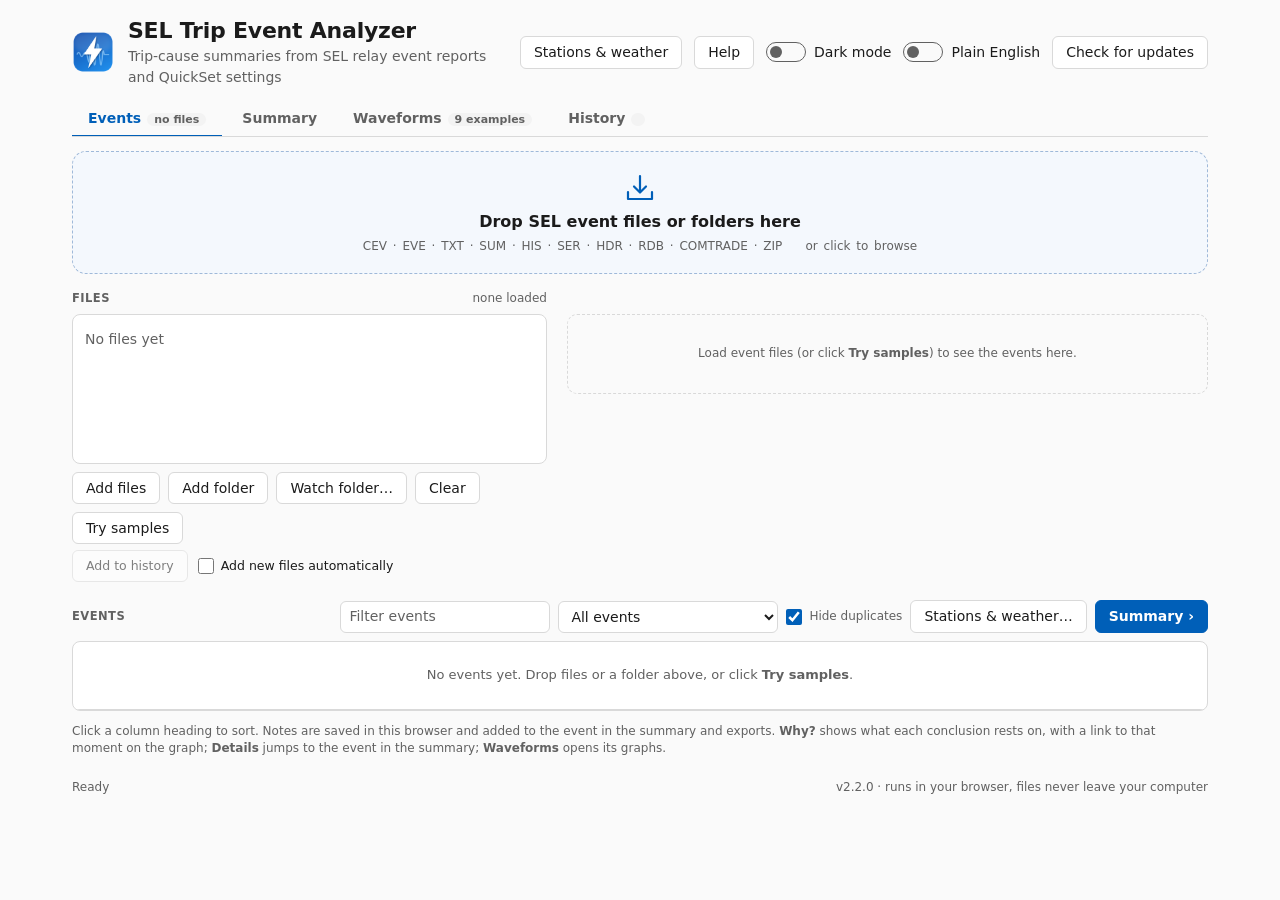
==== commit 791c33ac: "Publish browser version from 8a060a0" ====
--- a/index.html
+++ b/index.html
@@ -892,7 +892,7 @@
 
   <footer>
     <span class="hint" id="status" aria-live="polite">Ready</span>
-    <span class="hint" id="footVer">v2.1.0 · runs in your browser, files never leave your computer</span>
+    <span class="hint" id="footVer">v2.2.0 · runs in your browser, files never leave your computer</span>
   </footer>
 </div>
 
@@ -8346,7 +8346,7 @@
 const snapEl = document.getElementById("hx-snapshot");
 let SNAPSHOT = null;
 try { SNAPSHOT = snapEl ? JSON.parse(snapEl.textContent) : null; } catch (e) { SNAPSHOT = null; }
-const VERSION = "2.1.0";
+const VERSION = "2.2.0";
 const REPO = "kefirman9000/sel-trip-analyzer";
 const HTML_ASSET = "SEL_Trip_Analyzer.html";
 const core = window.SELCore;
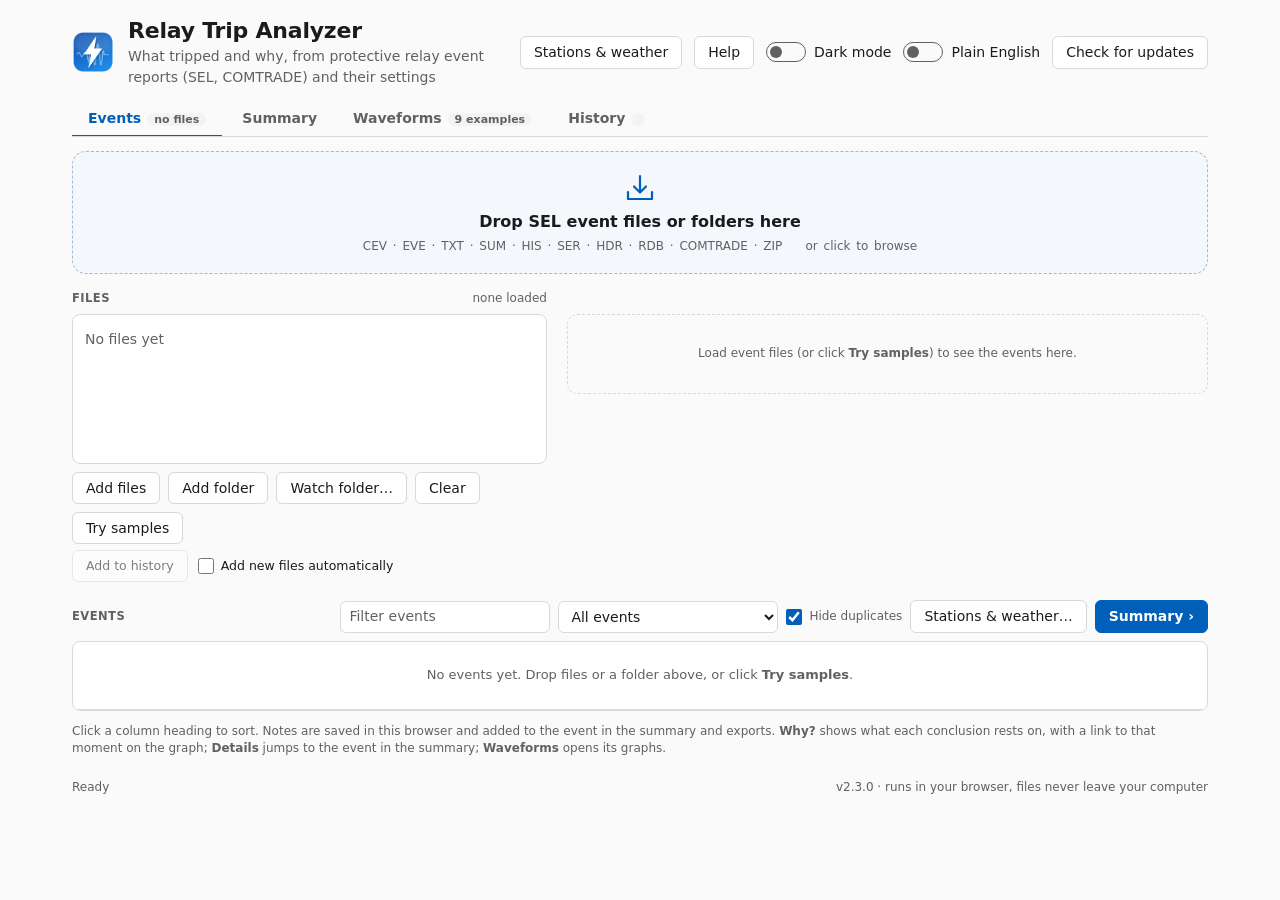
==== commit a80fc5e3: "Publish browser version from 7b5d553" ====
--- a/index.html
+++ b/index.html
@@ -3,8 +3,8 @@
 <head>
 <meta charset="utf-8">
 <meta name="viewport" content="width=device-width, initial-scale=1">
-<title>SEL Trip Analyzer</title>
-<meta name="description" content="Drop SEL relay event files and get an editable summary of what tripped and why. Runs entirely in your browser.">
+<title>Relay Trip Analyzer: protective relay event and fault analysis</title>
+<meta name="description" content="Relay Trip Analyzer: free protective relay event and fault analysis in your browser. Reads SEL event reports (.CEV, .EVE, .HIS), COMTRADE from any relay or DFR, and QuickSet settings: what tripped and why, waveforms, phasors, PRC-004 reviews, and a trip history by location.">
 <link rel="icon" type="image/png" href="[data-uri]">
 <style>
 :root {
@@ -406,7 +406,7 @@
   #print-root { display: block; }
   @page { margin: 0.7in 0.8in; }
 }
-/* SEL Trip History - styles for the History screen, scoped to .hx so it can live inside the Trip Analyzer.
+/* Relay Trip History - styles for the History screen, scoped to .hx so it can live inside the Trip Analyzer.
    The page supplies the base colour tokens (--bg, --surface, --text, --accent...); these are the History's own. */
 .hx { --c-fault: #005fb8; --c-nofault: #c27c0e; --c-other: #a0a0a0; --heat: 196, 43, 28; --pA: #c42b1c; --pB: #1b1b1b; --pC: #005fb8; --pX: #8a8a8a; }
 @media (prefers-color-scheme: dark) {
@@ -631,8 +631,8 @@
   <header>
     <img src="[data-uri]" alt="">
     <div class="titles">
-      <h1>SEL Trip Event Analyzer</h1>
-      <div class="sub">Trip-cause summaries from SEL relay event reports and QuickSet settings</div>
+      <h1>Relay Trip Analyzer</h1>
+      <div class="sub">What tripped and why, from protective relay event reports (SEL, COMTRADE) and their settings</div>
     </div>
     <div class="head-actions">
       <button id="stationsBtn" title="Where each relay is, and the weather at each event">Stations &amp; weather</button>
@@ -892,7 +892,7 @@
 
   <footer>
     <span class="hint" id="status" aria-live="polite">Ready</span>
-    <span class="hint" id="footVer">v2.2.0 · runs in your browser, files never leave your computer</span>
+    <span class="hint" id="footVer">v2.3.0 · runs in your browser, files never leave your computer</span>
   </footer>
 </div>
 
@@ -1049,7 +1049,7 @@
 <script id="sample-data" type="application/json">[{"name": "Feeder12.ser", "b64": "[base64]"}, {"name": "Feeder12_AG_Zone1.cev", "b64": "[base64]"}, {"name": "Feeder12_history.his", "b64": "[base64]"}, {"name": "Feeder12_settings.rdb", "b64": "0M8R4KGxGuEAAAAAAAAAAAAAAAAAAAAAPgADAP7/CQAGAAAAAAAAAAAAAAABAAAAAQAAAAAAAAAAEAAA/v///wAAAAD+////AAAAAAAAAAD////////////////////////////////////////////////////////////////////////////////////////////////////////////////////////////////////////////////////////////////////////////////////////////////////////////////////////////////////////////////////////////////////////////////////////////////////////////////////////////////////////////////////////////////////////////////////////////////////////////////////////////////////////////////////////////////////////////////////////////////////////////////////////////////////////////////////////////////////////////////////////////////9/////v///wMAAAAEAAAABQAAAAYAAAAHAAAACAAAAAkAAAD+////CwAAAAwAAAANAAAADgAAAA8AAAAQAAAAEQAAAP7//////////////////////////////////////////////////////////////////////////////////////////////////////////////////////////////////////////////////////////////////////////////////////////////////////////////////////////////////////////////////////////////////////////////////////////////////////////////////////////////////////////////////////////////////////////////////////////////////////////////////////////////////////////////////////////////////////////////////////////////////////////////////////////////////////////////////////////////////////////////////////////////////////////////1IAbwBvAHQAIABFAG4AdAByAHkAAAAAAAAAAAAAAAAAAAAAAAAAAAAAAAAAAAAAAAAAAAAAAAAAAAAAAAAAAAAWAAUB//////////8BAAAAAAAAAAAAAAAAAAAAAAAAAAAAAAAAAAAAAAAAAAAAAAAAAAAA/v///wAAAAAAAAAARgBFAEUARABFAFIAIAAxADIAAAAAAAAAAAAAAAAAAAAAAAAAAAAAAAAAAAAAAAAAAAAAAAAAAAAAAAAAAAAAABQAAQH//////////wIAAAAAAAAAAAAAAAAAAAAAAAAAAAAAAAAAAAAAAAAAAAAAAAAAAAD+////AAAAAAAAAABHAGwAbwBiAGEAbAAAAAAAAAAAAAAAAAAAAAAAAAAAAAAAAAAAAAAAAAAAAAAAAAAAAAAAAAAAAAAAAAAAAAAADgACAf////8DAAAA/////wAAAAAAAAAAAAAAAAAAAAAAAAAAAAAAAAAAAAAAAAAAAAAAAAIAAAAAEAAAAAAAAEcAcgBvAHUAcAAgADEAAAAAAAAAAAAAAAAAAAAAAAAAAAAAAAAAAAAAAAAAAAAAAAAAAAAAAAAAAAAAAAAAAAAQAAIB////////////////[base64]"}, {"name": "Feeder14_underfrequency.txt", "b64": "[base64]"}, {"name": "Feeder3_CG_51G.cfg", "b64": "[base64]"}, {"name": "Feeder3_CG_51G.dat", "b64": "[base64]"}, {"name": "Feeder3_CG_51G.eve", "b64": "[base64]"}, {"name": "Feeder3_settings.rdb", "b64": "0M8R4KGxGuEAAAAAAAAAAAAAAAAAAAAAPgADAP7/CQAGAAAAAAAAAAAAAAABAAAAAQAAAAAAAAAAEAAA/v///wAAAAD+////AAAAAAAAAAD////////////////////////////////////////////////////////////////////////////////////////////////////////////////////////////////////////////////////////////////////////////////////////////////////////////////////////////////////////////////////////////////////////////////////////////////////////////////////////////////////////////////////////////////////////////////////////////////////////////////////////////////////////////////////////////////////////////////////////////////////////////////////////////////////////////////////////////////////////////////////////////////9/////v///wMAAAAEAAAABQAAAAYAAAAHAAAACAAAAAkAAAD+////CwAAAAwAAAANAAAADgAAAA8AAAAQAAAAEQAAAP7//////////////////////////////////////////////////////////////////////////////////////////////////////////////////////////////////////////////////////////////////////////////////////////////////////////////////////////////////////////////////////////////////////////////////////////////////////////////////////////////////////////////////////////////////////////////////////////////////////////////////////////////////////////////////////////////////////////////////////////////////////////////////////////////////////////////////////////////////////////////////////////////////////////////1IAbwBvAHQAIABFAG4AdAByAHkAAAAAAAAAAAAAAAAAAAAAAAAAAAAAAAAAAAAAAAAAAAAAAAAAAAAAAAAAAAAWAAUB//////////8BAAAAAAAAAAAAAAAAAAAAAAAAAAAAAAAAAAAAAAAAAAAAAAAAAAAA/v///wAAAAAAAAAARgBFAEUARABFAFIAIAAzAAAAAAAAAAAAAAAAAAAAAAAAAAAAAAAAAAAAAAAAAAAAAAAAAAAAAAAAAAAAAAAAABIAAQH//////////wIAAAAAAAAAAAAAAAAAAAAAAAAAAAAAAAAAAAAAAAAAAAAAAAAAAAD+////AAAAAAAAAABHAGwAbwBiAGEAbAAAAAAAAAAAAAAAAAAAAAAAAAAAAAAAAAAAAAAAAAAAAAAAAAAAAAAAAAAAAAAAAAAAAAAADgACAf////8DAAAA/////wAAAAAAAAAAAAAAAAAAAAAAAAAAAAAAAAAAAAAAAAAAAAAAAAIAAAAAEAAAAAAAAEcAcgBvAHUAcAAgADEAAAAAAAAAAAAAAAAAAAAAAAAAAAAAAAAAAAAAAAAAAAAAAAAAAAAAAAAAAAAAAAAAAAAQAAIB////////////////[base64]"}, {"name": "Feeder7_transfer_trip.sum", "b64": "[base64]"}, {"name": "Feeder8_storm.sum", "b64": "[base64]"}, {"name": "Feeder9_AG_needs_review.cev", "b64": "[base64]"}, {"name": "Line22_other_maker.cfg", "b64": "[base64]"}, {"name": "Line22_other_maker.dat", "b64": "[base64]"}, {"name": "Line5_ABC_Zone1.hdr", "b64": "[base64]"}, {"name": "Line5_BC_Zone2_POTT.cev", "b64": "[base64]"}, {"name": "Line5_Hill_BC_Zone1.cev", "b64": "[base64]"}]</script>
 <script id="history-samples" type="application/json">[{"name": "2025-01-25_FEEDER12_AG.sum", "path": "sample_history/Apex Sub/Feeder_12/2025-01-25_FEEDER12_AG.sum", "b64": "[base64]"}, {"name": "2025-09-16_FEEDER12_AG.sum", "path": "sample_history/Apex Sub/Feeder_12/2025-09-16_FEEDER12_AG.sum", "b64": "[base64]"}, {"name": "2025-09-29_FEEDER12_AG.sum", "path": "sample_history/Apex Sub/Feeder_12/2025-09-29_FEEDER12_AG.sum", "b64": "[base64]"}, {"name": "2026-01-23_FEEDER12_AG.sum", "path": "sample_history/Apex Sub/Feeder_12/2026-01-23_FEEDER12_AG.sum", "b64": "[base64]"}, {"name": "2026-04-15_FEEDER12_CG.sum", "path": "sample_history/Apex Sub/Feeder_12/2026-04-15_FEEDER12_CG.sum", "b64": "[base64]"}, {"name": "2026-06-14_FEEDER12_AG.sum", "path": "sample_history/Apex Sub/Feeder_12/2026-06-14_FEEDER12_AG.sum", "b64": "[base64]"}, {"name": "2026-07-22_FEEDER12_AG.sum", "path": "sample_history/Apex Sub/Feeder_12/2026-07-22_FEEDER12_AG.sum", "b64": "[base64]"}, {"name": "2026-08-09_FEEDER12_AG.sum", "path": "sample_history/Apex Sub/Feeder_12/2026-08-09_FEEDER12_AG.sum", "b64": "[base64]"}, {"name": "2026-08-30_FEEDER12_AG.sum", "path": "sample_history/Apex Sub/Feeder_12/2026-08-30_FEEDER12_AG.sum", "b64": "[base64]"}, {"name": "2026-09-18_FEEDER12_AG.sum", "path": "sample_history/Apex Sub/Feeder_12/2026-09-18_FEEDER12_AG.sum", "b64": "[base64]"}, {"name": "2026-10-03_FEEDER12_AG.sum", "path": "sample_history/Apex Sub/Feeder_12/2026-10-03_FEEDER12_AG.sum", "b64": "[base64]"}, {"name": "2026-10-15_FEEDER12_AG.sum", "path": "sample_history/Apex Sub/Feeder_12/2026-10-15_FEEDER12_AG.sum", "b64": "[base64]"}, {"name": "2026-10-24_FEEDER12_AG.sum", "path": "sample_history/Apex Sub/Feeder_12/2026-10-24_FEEDER12_AG.sum", "b64": "[base64]"}, {"name": "FEEDER12_history_2026-10-27.his", "path": "sample_history/Apex Sub/Feeder_12/FEEDER12_history_2026-10-27.his", "b64": "[base64]"}, {"name": "FEEDER12_settings.set", "path": "sample_history/Apex Sub/Feeder_12/FEEDER12_settings.set", "b64": "[base64]"}, {"name": "2025-07-30_FEEDER14_TRIP.sum", "path": "sample_history/Apex Sub/Feeder_14/2025-07-30_FEEDER14_TRIP.sum", "b64": "[base64]"}, {"name": "2026-08-11_FEEDER14_TRIP.sum", "path": "sample_history/Apex Sub/Feeder_14/2026-08-11_FEEDER14_TRIP.sum", "b64": "[base64]"}, {"name": "FEEDER14_settings.set", "path": "sample_history/Apex Sub/Feeder_14/FEEDER14_settings.set", "b64": "[base64]"}, {"name": "2025-01-23_FEEDER7_AG.sum", "path": "sample_history/Apex Sub/Feeder_7/2025-01-23_FEEDER7_AG.sum", "b64": "[base64]"}, {"name": "2025-07-16_FEEDER7_AG.sum", "path": "sample_history/Apex Sub/Feeder_7/2025-07-16_FEEDER7_AG.sum", "b64": "[base64]"}, {"name": "2025-09-25_FEEDER7_BG.sum", "path": "sample_history/Apex Sub/Feeder_7/2025-09-25_FEEDER7_BG.sum", "b64": "[base64]"}, {"name": "2026-03-04_FEEDER7_TRIP.sum", "path": "sample_history/Apex Sub/Feeder_7/2026-03-04_FEEDER7_TRIP.sum", "b64": "[base64]"}, {"name": "2026-03-29_FEEDER7_TRIP.sum", "path": "sample_history/Apex Sub/Feeder_7/2026-03-29_FEEDER7_TRIP.sum", "b64": "[base64]"}, {"name": "2026-04-17_FEEDER7_TRIP.sum", "path": "sample_history/Apex Sub/Feeder_7/2026-04-17_FEEDER7_TRIP.sum", "b64": "[base64]"}, {"name": "2026-05-09_FEEDER7_TRIP.sum", "path": "sample_history/Apex Sub/Feeder_7/2026-05-09_FEEDER7_TRIP.sum", "b64": "[base64]"}, {"name": "FEEDER7_settings.set", "path": "sample_history/Apex Sub/Feeder_7/FEEDER7_settings.set", "b64": "[base64]"}, {"name": "2025-03-18_LINE5HILL_BC.cev", "path": "sample_history/Hill Sub/Line_5_Hill/2025-03-18_LINE5HILL_BC.cev", "b64": "[base64]"}, {"name": "2025-11-06_LINE5HILL_AG.cev", "path": "sample_history/Hill Sub/Line_5_Hill/2025-11-06_LINE5HILL_AG.cev", "b64": "[base64]"}, {"name": "2026-04-12_LINE5HILL_BC.cev", "path": "sample_history/Hill Sub/Line_5_Hill/2026-04-12_LINE5HILL_BC.cev", "b64": "[base64]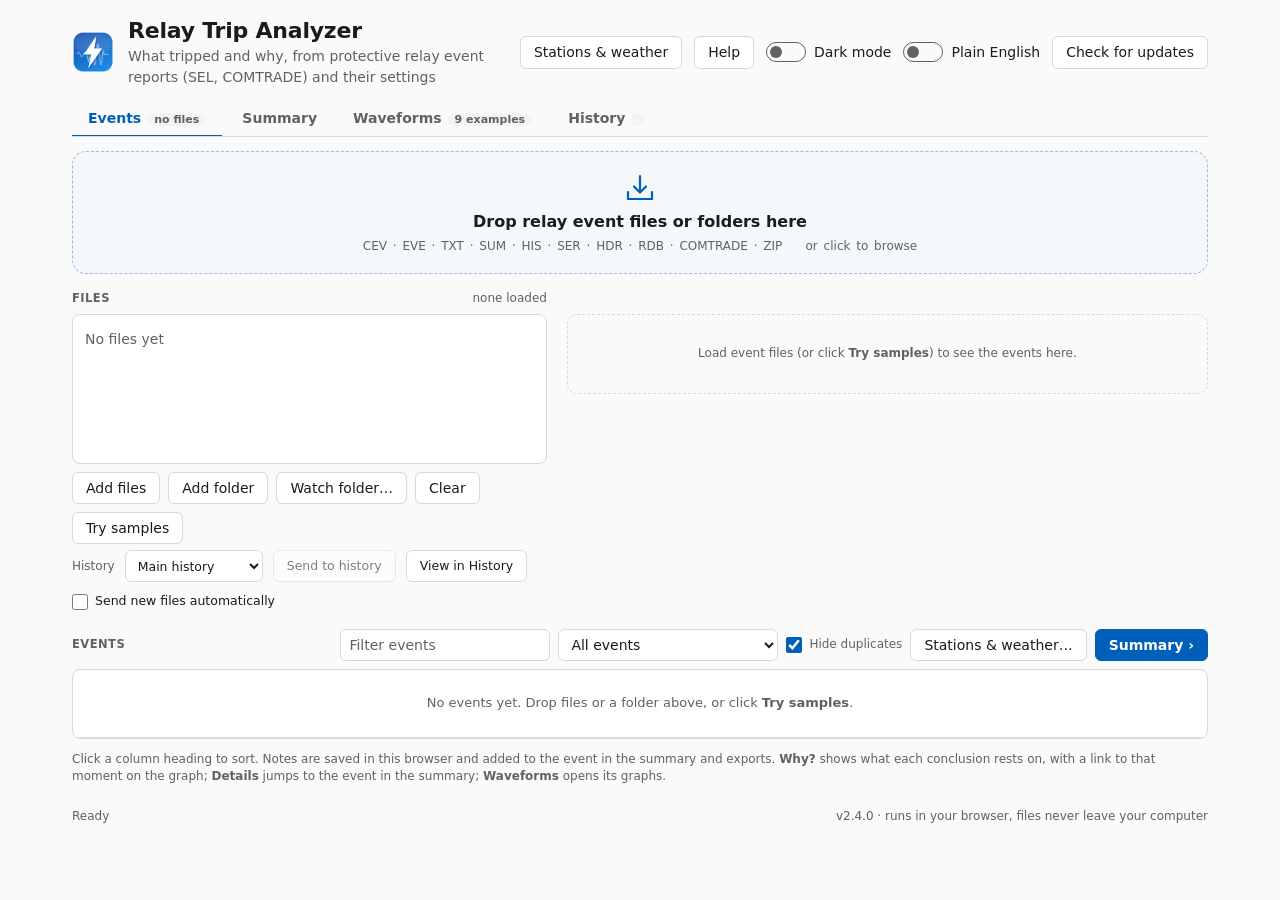
==== commit 0bd62dde: "Publish browser version from bf0ffac" ====
--- a/index.html
+++ b/index.html
@@ -661,7 +661,7 @@
     <svg viewBox="0 0 34 34" fill="none" stroke="currentColor" stroke-width="2.2" stroke-linecap="round" stroke-linejoin="round" aria-hidden="true">
       <path d="M17 4v16M11 14.5 17 20.5 23 14.5"/><path d="M5 20v7h24v-7"/>
     </svg>
-    <div class="big">Drop SEL event files or folders here</div>
+    <div class="big">Drop relay event files or folders here</div>
     <div class="formats">CEV · EVE · TXT · SUM · HIS · SER · HDR · RDB · COMTRADE · ZIP &nbsp;&nbsp; or click to browse</div>
   </div>
   <input type="file" id="pickFiles" multiple hidden>
@@ -679,9 +679,11 @@
         <button id="samples">Try samples</button>
       </div>
       <div class="hist-row">
-        <button id="addHist" title="Add the loaded files to the history on the History tab (each event counts once, so adding twice is harmless)" disabled>Add to history</button>
-        <label class="check" title="Every file you load here also goes into the history"><input type="checkbox" id="autoHist"> Add new files automatically</label>
-        <span class="hint" id="histTarget"></span>
+        <label for="histPick" class="hint">History</label>
+        <select id="histPick" title="Which history the files go to: one you've saved, or a new one"></select>
+        <button id="addHist" title="Add the loaded files to this history (each event counts once, so sending twice is harmless)" disabled>Send to history</button>
+        <button id="viewHist" title="Open this history on the History tab">View in History</button>
+        <label class="check" title="Every file you load here also goes into this history"><input type="checkbox" id="autoHist"> Send new files automatically</label>
       </div>
       <div class="watchbar" id="watchBar" hidden><span class="dot" aria-hidden="true"></span><span id="watchText"></span><button id="watchStop">Stop</button></div>
     </section>
@@ -892,7 +894,7 @@
 
   <footer>
     <span class="hint" id="status" aria-live="polite">Ready</span>
-    <span class="hint" id="footVer">v2.3.0 · runs in your browser, files never leave your computer</span>
+    <span class="hint" id="footVer">v2.4.0 · runs in your browser, files never leave your computer</span>
   </footer>
 </div>
 
@@ -8329,7 +8331,7 @@
 return {
   ready, state, render: () => (state.model ? render() : undefined), plainChanged: () => { if (state.model) { render(); if (state.drawer.id) renderDrawer(); } }, refresh: () => (state.model ? rebuild(false) : undefined), go, openDrawer, rebuild, lookupWeather, openInAnalyzer, pollWatch, startWatch: (h) => startWatch(h),
   addFiles: async (list, label) => { await ready; return addFiles(list, label); },
-  currentName, histories: histList, switchTo, readData, mergeInto, createHistory,
+  currentName, currentId: () => current, histories: histList, switchTo, readData, mergeInto, createHistory,
 };
 }
 
@@ -8346,7 +8348,7 @@
 const snapEl = document.getElementById("hx-snapshot");
 let SNAPSHOT = null;
 try { SNAPSHOT = snapEl ? JSON.parse(snapEl.textContent) : null; } catch (e) { SNAPSHOT = null; }
-const VERSION = "2.3.0";
+const VERSION = "2.4.0";
 const REPO = "kefirman9000/sel-trip-analyzer";
 const HTML_ASSET = "Relay_Trip_Analyzer.html";
 const core = window.SELCore;
@@ -9155,7 +9157,7 @@
       version: VERSION, repo: REPO, embedded: true, isActive: histShown, download, printRoot: $("print-root"), samples: histSamples,
       openEvent: (ev) => openFromHistory(ev), reviewEvent: (ev) => reviewFromHistory(ev),
       pageSource: PAGE_SOURCE, snapshot: SNAPSHOT,
-      onChange: (h) => { $("histBadge").textContent = h.events ? String(h.events) : ""; $("histTarget").textContent = `into “${h.name}”`; },
+      onChange: (h) => { $("histBadge").textContent = h.events ? String(h.events) : ""; fillHistPick(); },
     });
   }
   return hist;
@@ -9186,15 +9188,44 @@
   showPage("events");
   openReview(ev.id);
 }
-const sentToHistory = new Set();
+const sentToHistory = new Set();          // "historyId|file key" already sent
+/** The histories saved in this browser (kept by the History tab), for the Events page's list. */
+const histList = () => { try { const l = JSON.parse(localStorage.getItem("sel-history:list") || "null"); return Array.isArray(l) && l.length ? l : [{ id: "main", name: "Main history" }]; } catch (e) { return [{ id: "main", name: "Main history" }]; } };
+const histCurrent = () => { try { return JSON.parse(localStorage.getItem("sel-history:current") || '"main"'); } catch (e) { return "main"; } };
+function fillHistPick() {
+  const sel = $("histPick"), list = histList();
+  const want = hist ? hist.currentId() : histCurrent();
+  sel.innerHTML = list.map((h) => `<option value="${esc(h.id)}">${esc(h.name)}</option>`).join("") + '<option value="__new">＋ New history…</option>';
+  sel.value = list.some((h) => h.id === want) ? want : list[0].id;
+}
+/** Make the picked history the open one on the History tab (creating it if new). */
+async function pickedHistory() {
+  const h = ensureHistory(); await h.ready;
+  const id = $("histPick").value;
+  if (id && id !== "__new" && id !== h.currentId()) await h.switchTo(id);
+  return h;
+}
 const historyable = (f) => !f.key.startsWith("sample|") && !f.key.startsWith("history|");
 async function addToHistory(auto) {
-  const list = state.files.filter((f) => historyable(f) && !(auto && sentToHistory.has(f.key)));
-  if (!list.length) { if (!auto) setStatus("Nothing to add: load your own event files first (samples and files that came from the history aren't added)."); return; }
-  for (const f of list) sentToHistory.add(f.key);
-  const n = await ensureHistory().addFiles(list.map((f) => ({ name: f.name, path: f.path || f.name, bytes: f.bytes })), auto ? "Loaded in the Analyzer" : "Added from the Analyzer");
-  setStatus(n ? `Added ${n} file${n === 1 ? "" : "s"} to the history “${hist.currentName()}”: see the History tab` : `Those files are already in the history “${hist.currentName()}”`);
-}
+  const h = await pickedHistory(), hid = h.currentId();
+  const list = state.files.filter((f) => historyable(f) && !(auto && sentToHistory.has(hid + "|" + f.key)));
+  if (!list.length) { if (!auto) setStatus("Nothing to send: load your own event files first (samples and files that came from the history aren't sent)."); return; }
+  for (const f of list) sentToHistory.add(hid + "|" + f.key);
+  const n = await h.addFiles(list.map((f) => ({ name: f.name, path: f.path || f.name, bytes: f.bytes })), auto ? "Loaded in the Analyzer" : "Sent from the Analyzer");
+  setStatus(n ? `Sent ${n} file${n === 1 ? "" : "s"} to the history “${h.currentName()}”. Click View in History to see it.` : `Those files are already in the history “${h.currentName()}”.`);
+}
+$("histPick").addEventListener("change", async () => {
+  if ($("histPick").value !== "__new") { if ($("autoHist").checked) addToHistory(true); return; }
+  const name = prompt("Name for the new history (e.g. North region, Transmission, 2025 storms):");
+  if (!name || !name.trim()) { fillHistPick(); return; }
+  const h = ensureHistory(); await h.ready;
+  const made = h.createHistory(name);
+  await h.switchTo(made.id);
+  fillHistPick();
+  setStatus(`New history “${made.name}”: Send to history puts the loaded files in it.`);
+});
+$("viewHist").addEventListener("click", async () => { await pickedHistory(); showPage("history"); });
+fillHistPick();
 $("addHist").addEventListener("click", () => addToHistory(false));
 $("autoHist").checked = store.get("autoHist", false);
 $("autoHist").addEventListener("change", () => { store.set("autoHist", $("autoHist").checked); if ($("autoHist").checked) addToHistory(true); });
